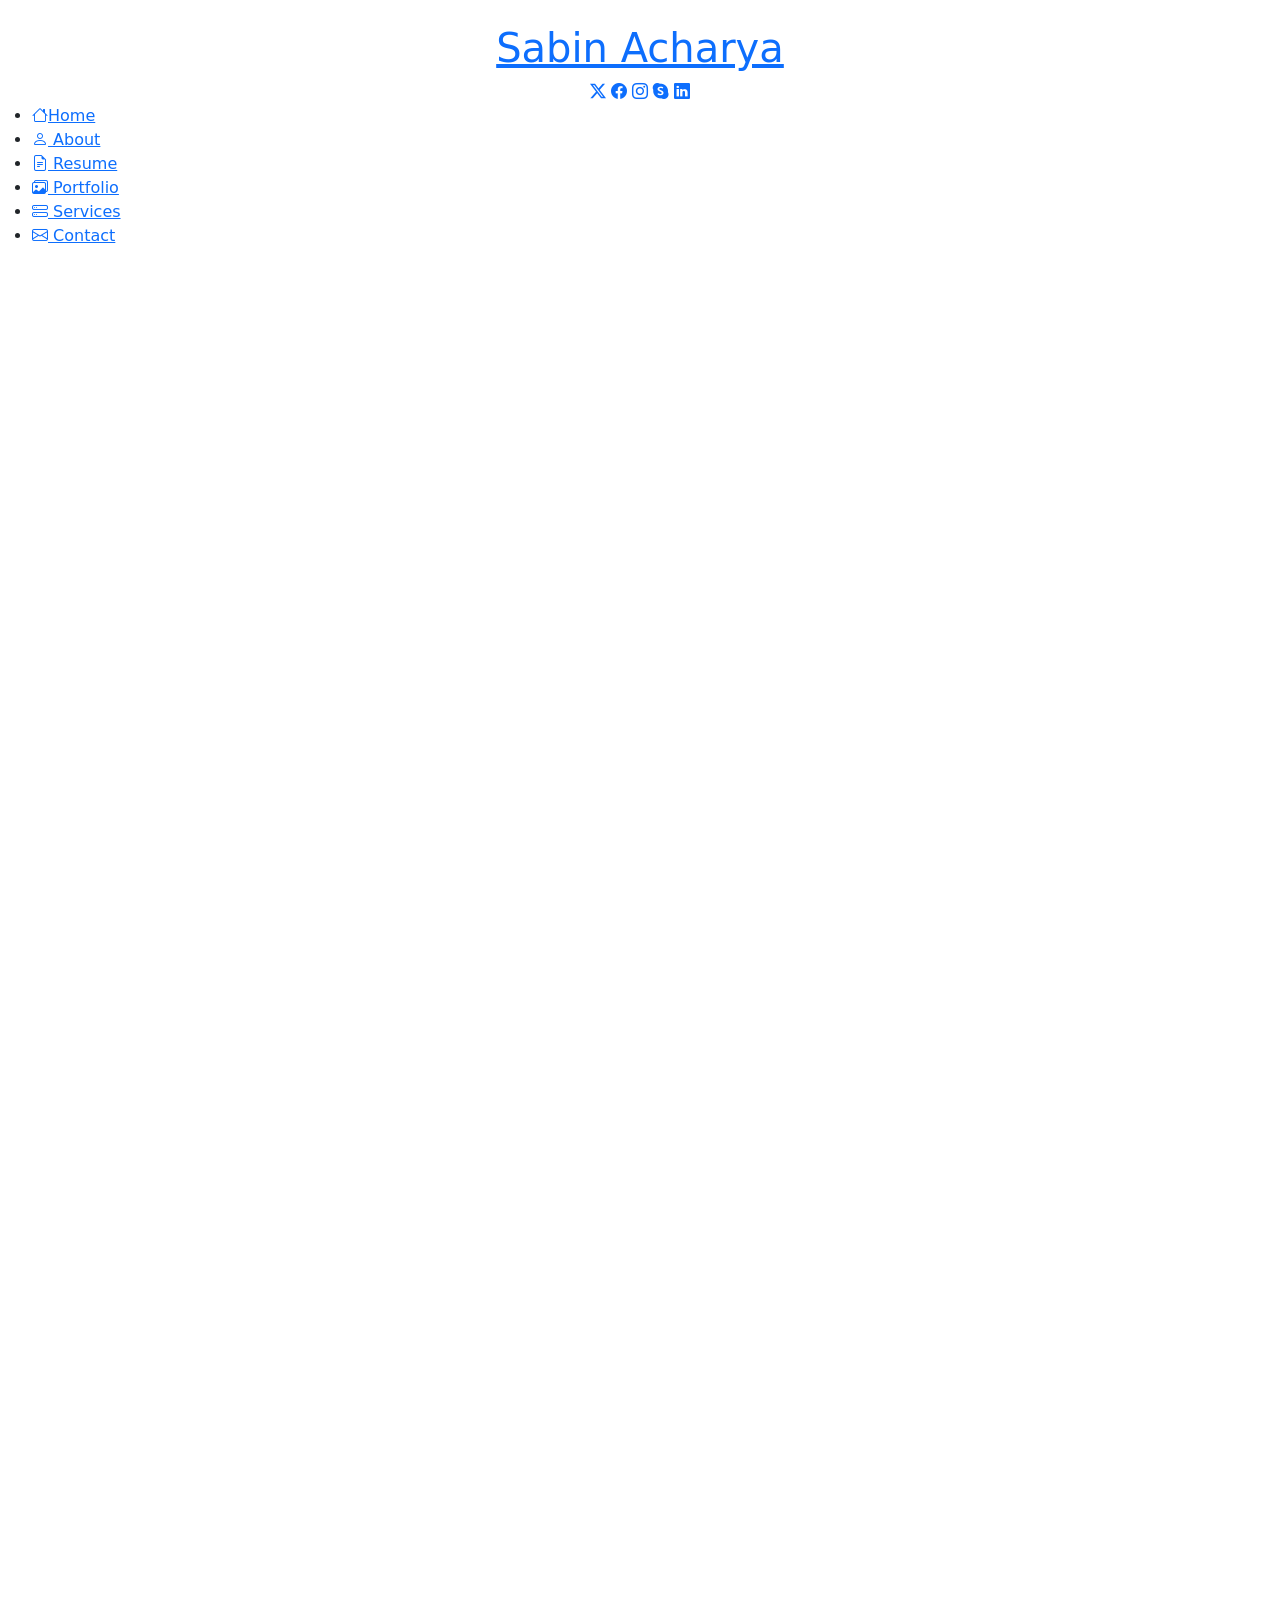
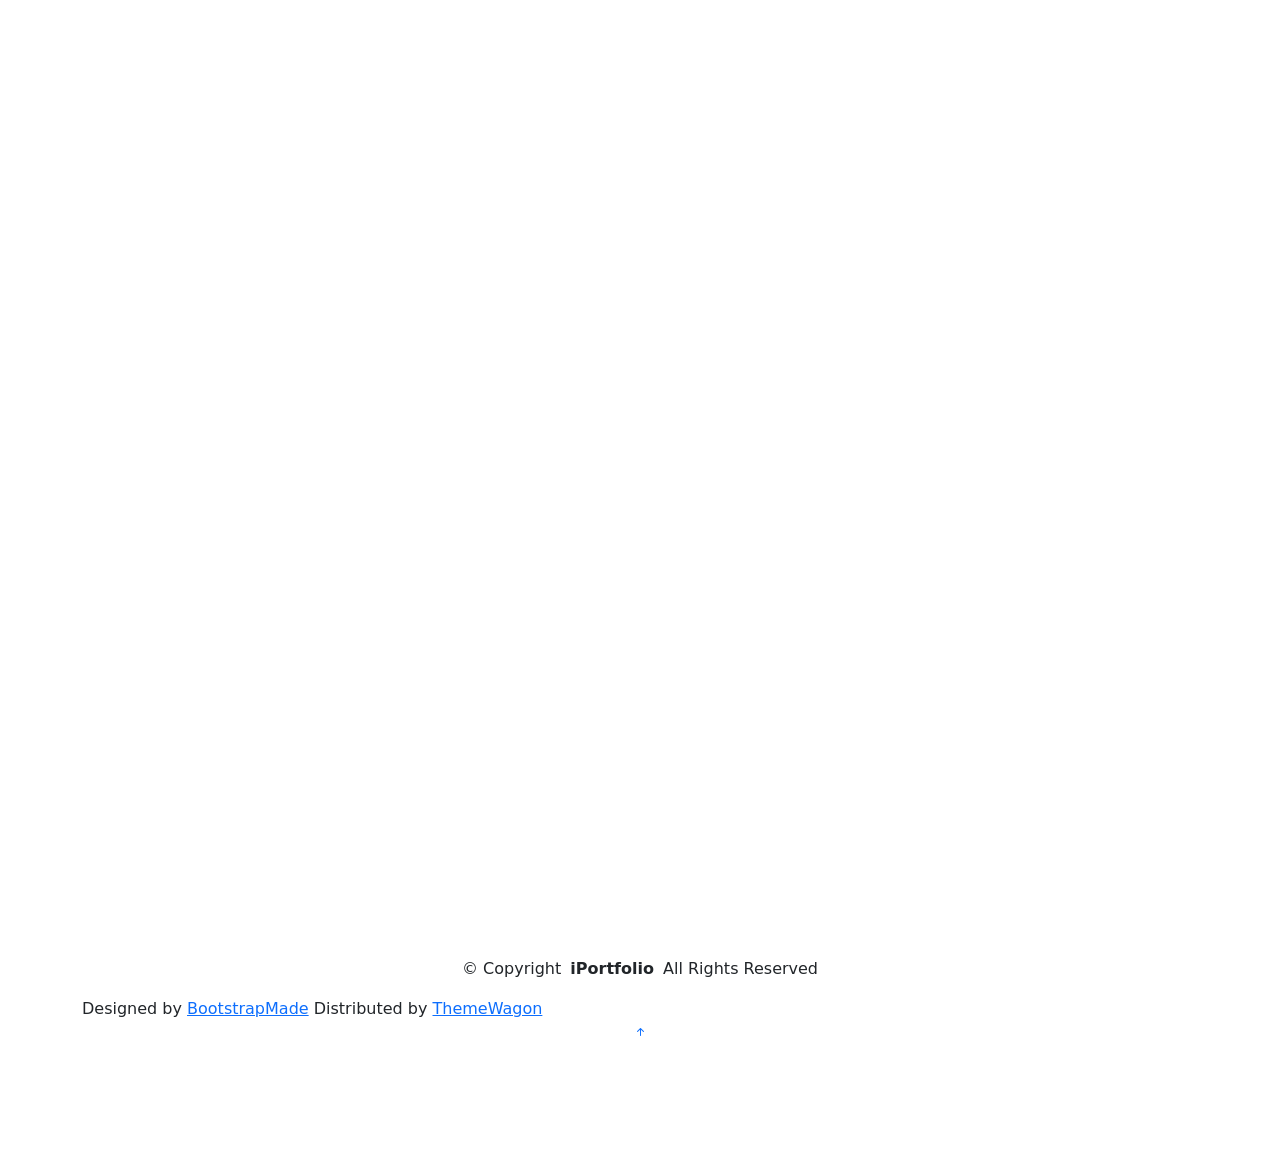
==== index.html @ eab78875 "commit message" ====
<!DOCTYPE html>
<html lang="en">

<head>
  <meta charset="utf-8">
  <meta content="width=device-width, initial-scale=1.0" name="viewport">
  <title>Sabin Acharya</title>
  <meta content="" name="description">
  <meta content="" name="keywords">

  <!-- Favicons -->
  <link href="assets/img/favicon.png" rel="icon">
  <link href="assets/img/apple-touch-icon.png" rel="apple-touch-icon">

  <!-- Fonts -->
  <link href="https://fonts.googleapis.com" rel="preconnect">
  <link href="https://fonts.gstatic.com" rel="preconnect" crossorigin>
  <link href="https://fonts.googleapis.com/css2?family=Roboto:ital,wght@0,100;0,300;0,400;0,500;0,700;0,900;1,100;1,300;1,400;1,500;1,700;1,900&family=Poppins:ital,wght@0,100;0,200;0,300;0,400;0,500;0,600;0,700;0,800;0,900;1,100;1,200;1,300;1,400;1,500;1,600;1,700;1,800;1,900&family=Raleway:ital,wght@0,100;0,200;0,300;0,400;0,500;0,600;0,700;0,800;0,900;1,100;1,200;1,300;1,400;1,500;1,600;1,700;1,800;1,900&display=swap" rel="stylesheet">

  <!-- Vendor CSS Files -->
  <link href="assets/vendor/bootstrap/css/bootstrap.min.css" rel="stylesheet">
  <link href="assets/vendor/bootstrap-icons/bootstrap-icons.css" rel="stylesheet">
  <link href="assets/vendor/aos/aos.css" rel="stylesheet">
  <link href="assets/vendor/glightbox/css/glightbox.min.css" rel="stylesheet">
  <link href="assets/vendor/swiper/swiper-bundle.min.css" rel="stylesheet">

  <!-- Main CSS File -->
  <link href="assets/css/main.css" rel="stylesheet">

</head>

<body class="index-page">

  <header id="header" class="header dark-background d-flex flex-column">
    <i class="header-toggle d-xl-none bi bi-list"></i>

    <div class="profile-img">
      <img src="assets/img/my-profile-img.JPG" alt="" class="img-fluid rounded-circle">
    </div>

    <a href="index.html" class="logo d-flex align-items-center justify-content-center">
    
      <h1 class="sitename">Sabin Acharya</h1>
    </a>

    <div class="social-links text-center">
      <a href="https://x.com/rivalsxninjax1?s=21" class="twitter"><i class="bi bi-twitter-x"></i></a>
      <a href="https://www.facebook.com/sabinac007/" class="facebook"><i class="bi bi-facebook"></i></a>
      <a href="https://www.instagram.com/rivalsxninjax/?hl=en" class="instagram"><i class="bi bi-instagram"></i></a>
      <a href="#" class="google-plus"><i class="bi bi-skype"></i></a>
      <a href="https://www.linkedin.com/in/sabin-sharma-33a58b250/" class="linkedin"><i class="bi bi-linkedin"></i></a>
    </div>

    <nav id="navmenu" class="navmenu">
      <ul>
        <li><a href="#hero" class="active"><i class="bi bi-house navicon"></i>Home</a></li>
        <li><a href="#about"><i class="bi bi-person navicon"></i> About</a></li>
        <li><a href="#resume"><i class="bi bi-file-earmark-text navicon"></i> Resume</a></li>
        <li><a href="#portfolio"><i class="bi bi-images navicon"></i> Portfolio</a></li>
        <li><a href="#services"><i class="bi bi-hdd-stack navicon"></i> Services</a></li>

        <!-- <li class="dropdown"><a href="#"><i class="bi bi-menu-button navicon"></i> <span>Dropdown</span> <i class="bi bi-chevron-down toggle-dropdown"></i></a>
          <ul>
            <li><a href="#">Dropdown 1</a></li>
            <li class="dropdown"><a href="#"><span>Deep Dropdown</span> <i class="bi bi-chevron-down toggle-dropdown"></i></a>
              <ul>
                <li><a href="#">Deep Dropdown 1</a></li>
                <li><a href="#">Deep Dropdown 2</a></li>
                <li><a href="#">Deep Dropdown 3</a></li>
                <li><a href="#">Deep Dropdown 4</a></li>
                <li><a href="#">Deep Dropdown 5</a></li>
              </ul>
            </li>
            <li><a href="#">Dropdown 2</a></li>
            <li><a href="#">Dropdown 3</a></li>
            <li><a href="#">Dropdown 4</a></li>
          </ul>
        </li> -->

        <li><a href="#contact"><i class="bi bi-envelope navicon"></i> Contact</a></li>
      </ul>
    </nav>

  </header>

  <main class="main">

    <!-- Hero Section -->
    <section id="hero" class="hero section dark-background">

      <img src="assets/img/medium-shot-man-wearing-vr-glasses.jpg" alt="" data-aos="fade-in" class="">

      <div class="container" data-aos="fade-up" data-aos-delay="100">
        <h2>SABIN ACHARYA</h2>
        <p>I'm <span class="typed" data-typed-items="Software Developer, AI Engineer, Data Science Enthusiastic">Developer</span><span class="typed-cursor typed-cursor--blink" aria-hidden="true"></span><span class="typed-cursor typed-cursor--blink" aria-hidden="true"></span></p>
      </div>

    </section><!-- /Hero Section -->

    <!-- About Section -->
    <section id="about" class="about section">

      <!-- Section Title -->
      <div class="container section-title" data-aos="fade-up">
        <h2>About</h2>
        <p>I’m a software developer with a strong passion for data science and artificial intelligence. I enjoy creating efficient, user-focused applications and exploring how data and AI can be used to solve meaningful problems. With experience in full-stack development and a growing skill set in machine learning and data analysis, I love combining code with creativity to build smart, scalable solutions. I’m always learning, experimenting, and looking for new challenges that push the boundaries of what technology can do.</p>
      </div><!-- End Section Title -->

      <div class="container" data-aos="fade-up" data-aos-delay="100">

        <div class="row gy-4 justify-content-center">
          <div class="col-lg-4">
            <img src="assets/img/my-profile-img.jpg" class="img-fluid" alt="">
          </div>
          <div class="col-lg-8 content">
            <h2>Software Developer &amp; Data-science and AI Enthusiastic.</h2>
            <p class="fst-italic py-3">
              The following is my bio-data, prepared to give a clear overview of my background and capabilities.
            </p>
            <div class="row">
              <div class="col-lg-6">
                <ul>
                  <li><i class="bi bi-chevron-right"></i> <strong>Birthday:</strong> <span>22 June 2002</span></li>
                  <li><i class="bi bi-chevron-right"></i> <strong>Website:</strong> <span>shiny-sunburst-de5be8.netlify.app</span></li>
                  <li><i class="bi bi-chevron-right"></i> <strong>Phone:</strong> <span>+977 9742270999</span></li>
                  <li><i class="bi bi-chevron-right"></i> <strong>City:</strong> <span>Kathmandu, Nepal</span></li>
                </ul>
              </div>
              <div class="col-lg-6">
                <ul>
                  <li><i class="bi bi-chevron-right"></i> <strong>Age:</strong> <span>23</span></li>
                  <li><i class="bi bi-chevron-right"></i> <strong>Degree:</strong> <span>Bachelors running</span></li>
                  <li><i class="bi bi-chevron-right"></i> <strong>Email:</strong> <span>email@gmail.com</span></li>
                  <li><i class="bi bi-chevron-right"></i> <strong>Freelance:</strong> <span>Available</span></li>
                </ul>
              </div>
            </div>
            <p class="py-3">
              Officiis eligendi itaque labore et dolorum mollitia officiis optio vero. Quisquam sunt adipisci omnis et ut. Nulla accusantium dolor incidunt officia tempore. Et eius omnis.
              Cupiditate ut dicta maxime officiis quidem quia. Sed et consectetur qui quia repellendus itaque neque.
            </p>
          </div>
        </div>

      </div>

    </section><!-- /About Section -->

    <!-- Stats Section -->
    <section id="stats" class="stats section">

      <div class="container" data-aos="fade-up" data-aos-delay="100">

        <div class="row gy-4">

          <div class="col-lg-3 col-md-6">
            <div class="stats-item">
              <i class="bi bi-emoji-smile"></i>
              <span data-purecounter-start="0" data-purecounter-end="232" data-purecounter-duration="1" class="purecounter"></span>
              <p><strong>Happy Clients</strong> <span>consequuntur quae</span></p>
            </div>
          </div><!-- End Stats Item -->

          <div class="col-lg-3 col-md-6">
            <div class="stats-item">
              <i class="bi bi-journal-richtext"></i>
              <span data-purecounter-start="0" data-purecounter-end="521" data-purecounter-duration="1" class="purecounter"></span>
              <p><strong>Projects</strong> <span>adipisci atque cum quia aut</span></p>
            </div>
          </div><!-- End Stats Item -->

          <div class="col-lg-3 col-md-6">
            <div class="stats-item">
              <i class="bi bi-headset"></i>
              <span data-purecounter-start="0" data-purecounter-end="1453" data-purecounter-duration="1" class="purecounter"></span>
              <p><strong>Hours Of Support</strong> <span>aut commodi quaerat</span></p>
            </div>
          </div><!-- End Stats Item -->

          <div class="col-lg-3 col-md-6">
            <div class="stats-item">
              <i class="bi bi-people"></i>
              <span data-purecounter-start="0" data-purecounter-end="32" data-purecounter-duration="1" class="purecounter"></span>
              <p><strong>Hard Workers</strong> <span>rerum asperiores dolor</span></p>
            </div>
          </div><!-- End Stats Item -->

        </div>

      </div>

    </section><!-- /Stats Section -->

    <!-- Skills Section -->
    <section id="skills" class="skills section light-background">

      <!-- Section Title -->
      <div class="container section-title" data-aos="fade-up">
        <h2>Skills</h2>
        <p>Necessitatibus eius consequatur ex aliquid fuga eum quidem sint consectetur velit</p>
      </div><!-- End Section Title -->

      <div class="container" data-aos="fade-up" data-aos-delay="100">

        <div class="row skills-content skills-animation">

          <div class="col-lg-6">

            <div class="progress">
              <span class="skill"><span>HTML</span> <i class="val">100%</i></span>
              <div class="progress-bar-wrap">
                <div class="progress-bar" role="progressbar" aria-valuenow="100" aria-valuemin="0" aria-valuemax="100"></div>
              </div>
            </div><!-- End Skills Item -->

            <div class="progress">
              <span class="skill"><span>CSS</span> <i class="val">90%</i></span>
              <div class="progress-bar-wrap">
                <div class="progress-bar" role="progressbar" aria-valuenow="90" aria-valuemin="0" aria-valuemax="100"></div>
              </div>
            </div><!-- End Skills Item -->

            <div class="progress">
              <span class="skill"><span>JavaScript</span> <i class="val">75%</i></span>
              <div class="progress-bar-wrap">
                <div class="progress-bar" role="progressbar" aria-valuenow="75" aria-valuemin="0" aria-valuemax="100"></div>
              </div>
            </div><!-- End Skills Item -->

          </div>

          <div class="col-lg-6">

            <div class="progress">
              <span class="skill"><span>PHP</span> <i class="val">80%</i></span>
              <div class="progress-bar-wrap">
                <div class="progress-bar" role="progressbar" aria-valuenow="80" aria-valuemin="0" aria-valuemax="100"></div>
              </div>
            </div><!-- End Skills Item -->

            <div class="progress">
              <span class="skill"><span>WordPress/CMS</span> <i class="val">90%</i></span>
              <div class="progress-bar-wrap">
                <div class="progress-bar" role="progressbar" aria-valuenow="90" aria-valuemin="0" aria-valuemax="100"></div>
              </div>
            </div><!-- End Skills Item -->

            <div class="progress">
              <span class="skill"><span>Photoshop</span> <i class="val">55%</i></span>
              <div class="progress-bar-wrap">
                <div class="progress-bar" role="progressbar" aria-valuenow="55" aria-valuemin="0" aria-valuemax="100"></div>
              </div>
            </div><!-- End Skills Item -->

          </div>

        </div>

      </div>

    </section><!-- /Skills Section -->

    <!-- Resume Section -->
    <section id="resume" class="resume section">

      <!-- Section Title -->
      <div class="container section-title" data-aos="fade-up">
        <h2>Resume</h2>
        <p>Magnam dolores commodi suscipit. Necessitatibus eius consequatur ex aliquid fuga eum quidem. Sit sint consectetur velit. Quisquam quos quisquam cupiditate. Et nemo qui impedit suscipit alias ea. Quia fugiat sit in iste officiis commodi quidem hic quas.</p>
      </div><!-- End Section Title -->

      <div class="container">

        <div class="row">

          <div class="col-lg-6" data-aos="fade-up" data-aos-delay="100">
            <h3 class="resume-title">Sumary</h3>

            <div class="resume-item pb-0">
              <h4>Brandon Johnson</h4>
              <p><em>Innovative and deadline-driven Graphic Designer with 3+ years of experience designing and developing user-centered digital/print marketing material from initial concept to final, polished deliverable.</em></p>
              <ul>
                <li>Portland par 127,Orlando, FL</li>
                <li>(123) 456-7891</li>
                <li>alice.barkley@example.com</li>
              </ul>
            </div><!-- Edn Resume Item -->

            <h3 class="resume-title">Education</h3>
            <div class="resume-item">
              <h4>Master of Fine Arts &amp; Graphic Design</h4>
              <h5>2015 - 2016</h5>
              <p><em>Rochester Institute of Technology, Rochester, NY</em></p>
              <p>Qui deserunt veniam. Et sed aliquam labore tempore sed quisquam iusto autem sit. Ea vero voluptatum qui ut dignissimos deleniti nerada porti sand markend</p>
            </div><!-- Edn Resume Item -->

            <div class="resume-item">
              <h4>Bachelor of Fine Arts &amp; Graphic Design</h4>
              <h5>2010 - 2014</h5>
              <p><em>Rochester Institute of Technology, Rochester, NY</em></p>
              <p>Quia nobis sequi est occaecati aut. Repudiandae et iusto quae reiciendis et quis Eius vel ratione eius unde vitae rerum voluptates asperiores voluptatem Earum molestiae consequatur neque etlon sader mart dila</p>
            </div><!-- Edn Resume Item -->

          </div>

          <div class="col-lg-6" data-aos="fade-up" data-aos-delay="200">
            <h3 class="resume-title">Professional Experience</h3>
            <div class="resume-item">
              <h4>Senior graphic design specialist</h4>
              <h5>2019 - Present</h5>
              <p><em>Experion, New York, NY </em></p>
              <ul>
                <li>Lead in the design, development, and implementation of the graphic, layout, and production communication materials</li>
                <li>Delegate tasks to the 7 members of the design team and provide counsel on all aspects of the project. </li>
                <li>Supervise the assessment of all graphic materials in order to ensure quality and accuracy of the design</li>
                <li>Oversee the efficient use of production project budgets ranging from $2,000 - $25,000</li>
              </ul>
            </div><!-- Edn Resume Item -->

            <div class="resume-item">
              <h4>Graphic design specialist</h4>
              <h5>2017 - 2018</h5>
              <p><em>Stepping Stone Advertising, New York, NY</em></p>
              <ul>
                <li>Developed numerous marketing programs (logos, brochures,infographics, presentations, and advertisements).</li>
                <li>Managed up to 5 projects or tasks at a given time while under pressure</li>
                <li>Recommended and consulted with clients on the most appropriate graphic design</li>
                <li>Created 4+ design presentations and proposals a month for clients and account managers</li>
              </ul>
            </div><!-- Edn Resume Item -->

          </div>

        </div>

      </div>

    </section><!-- /Resume Section -->

    <!-- Portfolio Section -->
    <section id="portfolio" class="portfolio section light-background">

      <!-- Section Title -->
      <div class="container section-title" data-aos="fade-up">
        <h2>Portfolio</h2>
        <p>Magnam dolores commodi suscipit. Necessitatibus eius consequatur ex aliquid fuga eum quidem. Sit sint consectetur velit. Quisquam quos quisquam cupiditate. Et nemo qui impedit suscipit alias ea. Quia fugiat sit in iste officiis commodi quidem hic quas.</p>
      </div><!-- End Section Title -->

      <div class="container">

        <div class="isotope-layout" data-default-filter="*" data-layout="masonry" data-sort="original-order">

          <ul class="portfolio-filters isotope-filters" data-aos="fade-up" data-aos-delay="100">
            <li data-filter="*" class="filter-active">All</li>
            <li data-filter=".filter-app">App</li>
            <li data-filter=".filter-product">Product</li>
            <li data-filter=".filter-branding">Branding</li>
            <li data-filter=".filter-books">Books</li>
          </ul><!-- End Portfolio Filters -->

          <div class="row gy-4 isotope-container" data-aos="fade-up" data-aos-delay="200">

            <div class="col-lg-4 col-md-6 portfolio-item isotope-item filter-app">
              <div class="portfolio-content h-100">
                <img src="assets/img/portfolio/app-1.jpg" class="img-fluid" alt="">
                <div class="portfolio-info">
                  <h4>App 1</h4>
                  <p>Lorem ipsum, dolor sit amet consectetur</p>
                  <a href="assets/img/portfolio/app-1.jpg" title="App 1" data-gallery="portfolio-gallery-app" class="glightbox preview-link"><i class="bi bi-zoom-in"></i></a>
                  <a href="portfolio-details.html" title="More Details" class="details-link"><i class="bi bi-link-45deg"></i></a>
                </div>
              </div>
            </div><!-- End Portfolio Item -->

            <div class="col-lg-4 col-md-6 portfolio-item isotope-item filter-product">
              <div class="portfolio-content h-100">
                <img src="assets/img/portfolio/product-1.jpg" class="img-fluid" alt="">
                <div class="portfolio-info">
                  <h4>Product 1</h4>
                  <p>Lorem ipsum, dolor sit amet consectetur</p>
                  <a href="assets/img/portfolio/product-1.jpg" title="Product 1" data-gallery="portfolio-gallery-product" class="glightbox preview-link"><i class="bi bi-zoom-in"></i></a>
                  <a href="portfolio-details.html" title="More Details" class="details-link"><i class="bi bi-link-45deg"></i></a>
                </div>
              </div>
            </div><!-- End Portfolio Item -->

            <div class="col-lg-4 col-md-6 portfolio-item isotope-item filter-branding">
              <div class="portfolio-content h-100">
                <img src="assets/img/portfolio/branding-1.jpg" class="img-fluid" alt="">
                <div class="portfolio-info">
                  <h4>Branding 1</h4>
                  <p>Lorem ipsum, dolor sit amet consectetur</p>
                  <a href="assets/img/portfolio/branding-1.jpg" title="Branding 1" data-gallery="portfolio-gallery-branding" class="glightbox preview-link"><i class="bi bi-zoom-in"></i></a>
                  <a href="portfolio-details.html" title="More Details" class="details-link"><i class="bi bi-link-45deg"></i></a>
                </div>
              </div>
            </div><!-- End Portfolio Item -->

            <div class="col-lg-4 col-md-6 portfolio-item isotope-item filter-books">
              <div class="portfolio-content h-100">
                <img src="assets/img/portfolio/books-1.jpg" class="img-fluid" alt="">
                <div class="portfolio-info">
                  <h4>Books 1</h4>
                  <p>Lorem ipsum, dolor sit amet consectetur</p>
                  <a href="assets/img/portfolio/books-1.jpg" title="Branding 1" data-gallery="portfolio-gallery-book" class="glightbox preview-link"><i class="bi bi-zoom-in"></i></a>
                  <a href="portfolio-details.html" title="More Details" class="details-link"><i class="bi bi-link-45deg"></i></a>
                </div>
              </div>
            </div><!-- End Portfolio Item -->

            <div class="col-lg-4 col-md-6 portfolio-item isotope-item filter-app">
              <div class="portfolio-content h-100">
                <img src="assets/img/portfolio/app-2.jpg" class="img-fluid" alt="">
                <div class="portfolio-info">
                  <h4>App 2</h4>
                  <p>Lorem ipsum, dolor sit amet consectetur</p>
                  <a href="assets/img/portfolio/app-2.jpg" title="App 2" data-gallery="portfolio-gallery-app" class="glightbox preview-link"><i class="bi bi-zoom-in"></i></a>
                  <a href="portfolio-details.html" title="More Details" class="details-link"><i class="bi bi-link-45deg"></i></a>
                </div>
              </div>
            </div><!-- End Portfolio Item -->

            <div class="col-lg-4 col-md-6 portfolio-item isotope-item filter-product">
              <div class="portfolio-content h-100">
                <img src="assets/img/portfolio/product-2.jpg" class="img-fluid" alt="">
                <div class="portfolio-info">
                  <h4>Product 2</h4>
                  <p>Lorem ipsum, dolor sit amet consectetur</p>
                  <a href="assets/img/portfolio/product-2.jpg" title="Product 2" data-gallery="portfolio-gallery-product" class="glightbox preview-link"><i class="bi bi-zoom-in"></i></a>
                  <a href="portfolio-details.html" title="More Details" class="details-link"><i class="bi bi-link-45deg"></i></a>
                </div>
              </div>
            </div><!-- End Portfolio Item -->

            <div class="col-lg-4 col-md-6 portfolio-item isotope-item filter-branding">
              <div class="portfolio-content h-100">
                <img src="assets/img/portfolio/branding-2.jpg" class="img-fluid" alt="">
                <div class="portfolio-info">
                  <h4>Branding 2</h4>
                  <p>Lorem ipsum, dolor sit amet consectetur</p>
                  <a href="assets/img/portfolio/branding-2.jpg" title="Branding 2" data-gallery="portfolio-gallery-branding" class="glightbox preview-link"><i class="bi bi-zoom-in"></i></a>
                  <a href="portfolio-details.html" title="More Details" class="details-link"><i class="bi bi-link-45deg"></i></a>
                </div>
              </div>
            </div><!-- End Portfolio Item -->

            <div class="col-lg-4 col-md-6 portfolio-item isotope-item filter-books">
              <div class="portfolio-content h-100">
                <img src="assets/img/portfolio/books-2.jpg" class="img-fluid" alt="">
                <div class="portfolio-info">
                  <h4>Books 2</h4>
                  <p>Lorem ipsum, dolor sit amet consectetur</p>
                  <a href="assets/img/portfolio/books-2.jpg" title="Branding 2" data-gallery="portfolio-gallery-book" class="glightbox preview-link"><i class="bi bi-zoom-in"></i></a>
                  <a href="portfolio-details.html" title="More Details" class="details-link"><i class="bi bi-link-45deg"></i></a>
                </div>
              </div>
            </div><!-- End Portfolio Item -->

            <div class="col-lg-4 col-md-6 portfolio-item isotope-item filter-app">
              <div class="portfolio-content h-100">
                <img src="assets/img/portfolio/app-3.jpg" class="img-fluid" alt="">
                <div class="portfolio-info">
                  <h4>App 3</h4>
                  <p>Lorem ipsum, dolor sit amet consectetur</p>
                  <a href="assets/img/portfolio/app-3.jpg" title="App 3" data-gallery="portfolio-gallery-app" class="glightbox preview-link"><i class="bi bi-zoom-in"></i></a>
                  <a href="portfolio-details.html" title="More Details" class="details-link"><i class="bi bi-link-45deg"></i></a>
                </div>
              </div>
            </div><!-- End Portfolio Item -->

            <div class="col-lg-4 col-md-6 portfolio-item isotope-item filter-product">
              <div class="portfolio-content h-100">
                <img src="assets/img/portfolio/product-3.jpg" class="img-fluid" alt="">
                <div class="portfolio-info">
                  <h4>Product 3</h4>
                  <p>Lorem ipsum, dolor sit amet consectetur</p>
                  <a href="assets/img/portfolio/product-3.jpg" title="Product 3" data-gallery="portfolio-gallery-product" class="glightbox preview-link"><i class="bi bi-zoom-in"></i></a>
                  <a href="portfolio-details.html" title="More Details" class="details-link"><i class="bi bi-link-45deg"></i></a>
                </div>
              </div>
            </div><!-- End Portfolio Item -->

            <div class="col-lg-4 col-md-6 portfolio-item isotope-item filter-branding">
              <div class="portfolio-content h-100">
                <img src="assets/img/portfolio/branding-3.jpg" class="img-fluid" alt="">
                <div class="portfolio-info">
                  <h4>Branding 3</h4>
                  <p>Lorem ipsum, dolor sit amet consectetur</p>
                  <a href="assets/img/portfolio/branding-3.jpg" title="Branding 2" data-gallery="portfolio-gallery-branding" class="glightbox preview-link"><i class="bi bi-zoom-in"></i></a>
                  <a href="portfolio-details.html" title="More Details" class="details-link"><i class="bi bi-link-45deg"></i></a>
                </div>
              </div>
            </div><!-- End Portfolio Item -->

            <div class="col-lg-4 col-md-6 portfolio-item isotope-item filter-books">
              <div class="portfolio-content h-100">
                <img src="assets/img/portfolio/books-3.jpg" class="img-fluid" alt="">
                <div class="portfolio-info">
                  <h4>Books 3</h4>
                  <p>Lorem ipsum, dolor sit amet consectetur</p>
                  <a href="assets/img/portfolio/books-3.jpg" title="Branding 3" data-gallery="portfolio-gallery-book" class="glightbox preview-link"><i class="bi bi-zoom-in"></i></a>
                  <a href="portfolio-details.html" title="More Details" class="details-link"><i class="bi bi-link-45deg"></i></a>
                </div>
              </div>
            </div><!-- End Portfolio Item -->

          </div><!-- End Portfolio Container -->

        </div>

      </div>

    </section><!-- /Portfolio Section -->

    <!-- Services Section -->
    <section id="services" class="services section">

      <!-- Section Title -->
      <div class="container section-title" data-aos="fade-up">
        <h2>Services</h2>
        <p>Magnam dolores commodi suscipit. Necessitatibus eius consequatur ex aliquid fuga eum quidem. Sit sint consectetur velit. Quisquam quos quisquam cupiditate. Et nemo qui impedit suscipit alias ea. Quia fugiat sit in iste officiis commodi quidem hic quas.</p>
      </div><!-- End Section Title -->

      <div class="container">

        <div class="row gy-4">

          <div class="col-lg-4 col-md-6 service-item d-flex" data-aos="fade-up" data-aos-delay="100">
            <div class="icon flex-shrink-0"><i class="bi bi-briefcase"></i></div>
            <div>
              <h4 class="title"><a href="service-details.html" class="stretched-link">Lorem Ipsum</a></h4>
              <p class="description">Voluptatum deleniti atque corrupti quos dolores et quas molestias excepturi sint occaecati cupiditate non provident</p>
            </div>
          </div>
          <!-- End Service Item -->

          <div class="col-lg-4 col-md-6 service-item d-flex" data-aos="fade-up" data-aos-delay="200">
            <div class="icon flex-shrink-0"><i class="bi bi-card-checklist"></i></div>
            <div>
              <h4 class="title"><a href="service-details.html" class="stretched-link">Dolor Sitema</a></h4>
              <p class="description">Minim veniam, quis nostrud exercitation ullamco laboris nisi ut aliquip ex ea commodo consequat tarad limino ata</p>
            </div>
          </div><!-- End Service Item -->

          <div class="col-lg-4 col-md-6 service-item d-flex" data-aos="fade-up" data-aos-delay="300">
            <div class="icon flex-shrink-0"><i class="bi bi-bar-chart"></i></div>
            <div>
              <h4 class="title"><a href="service-details.html" class="stretched-link">Sed ut perspiciatis</a></h4>
              <p class="description">Duis aute irure dolor in reprehenderit in voluptate velit esse cillum dolore eu fugiat nulla pariatur</p>
            </div>
          </div><!-- End Service Item -->

          <div class="col-lg-4 col-md-6 service-item d-flex" data-aos="fade-up" data-aos-delay="400">
            <div class="icon flex-shrink-0"><i class="bi bi-binoculars"></i></div>
            <div>
              <h4 class="title"><a href="service-details.html" class="stretched-link">Magni Dolores</a></h4>
              <p class="description">Excepteur sint occaecat cupidatat non proident, sunt in culpa qui officia deserunt mollit anim id est laborum</p>
            </div>
          </div><!-- End Service Item -->

          <div class="col-lg-4 col-md-6 service-item d-flex" data-aos="fade-up" data-aos-delay="500">
            <div class="icon flex-shrink-0"><i class="bi bi-brightness-high"></i></div>
            <div>
              <h4 class="title"><a href="service-details.html" class="stretched-link">Nemo Enim</a></h4>
              <p class="description">At vero eos et accusamus et iusto odio dignissimos ducimus qui blanditiis praesentium voluptatum deleniti atque</p>
            </div>
          </div><!-- End Service Item -->

          <div class="col-lg-4 col-md-6 service-item d-flex" data-aos="fade-up" data-aos-delay="600">
            <div class="icon flex-shrink-0"><i class="bi bi-calendar4-week"></i></div>
            <div>
              <h4 class="title"><a href="service-details.html" class="stretched-link">Eiusmod Tempor</a></h4>
              <p class="description">Et harum quidem rerum facilis est et expedita distinctio. Nam libero tempore, cum soluta nobis est eligendi</p>
            </div>
          </div><!-- End Service Item -->

        </div>

      </div>

    </section><!-- /Services Section -->

    <!-- Testimonials Section -->
    <section id="testimonials" class="testimonials section light-background">

      <!-- Section Title -->
      <div class="container section-title" data-aos="fade-up">
        <h2>Testimonials</h2>
        <p>Necessitatibus eius consequatur ex aliquid fuga eum quidem sint consectetur velit</p>
      </div><!-- End Section Title -->

      <div class="container" data-aos="fade-up" data-aos-delay="100">

        <div class="swiper init-swiper">
          <script type="application/json" class="swiper-config">
            {
              "loop": true,
              "speed": 600,
              "autoplay": {
                "delay": 5000
              },
              "slidesPerView": "auto",
              "pagination": {
                "el": ".swiper-pagination",
                "type": "bullets",
                "clickable": true
              },
              "breakpoints": {
                "320": {
                  "slidesPerView": 1,
                  "spaceBetween": 40
                },
                "1200": {
                  "slidesPerView": 3,
                  "spaceBetween": 1
                }
              }
            }
          </script>
          <div class="swiper-wrapper">

            <div class="swiper-slide">
              <div class="testimonial-item">
                <p>
                  <i class="bi bi-quote quote-icon-left"></i>
                  <span>Proin iaculis purus consequat sem cure digni ssim donec porttitora entum suscipit rhoncus. Accusantium quam, ultricies eget id, aliquam eget nibh et. Maecen aliquam, risus at semper.</span>
                  <i class="bi bi-quote quote-icon-right"></i>
                </p>
                <img src="assets/img/testimonials/testimonials-1.jpg" class="testimonial-img" alt="">
                <h3>Saul Goodman</h3>
                <h4>Ceo &amp; Founder</h4>
              </div>
            </div><!-- End testimonial item -->

            <div class="swiper-slide">
              <div class="testimonial-item">
                <p>
                  <i class="bi bi-quote quote-icon-left"></i>
                  <span>Export tempor illum tamen malis malis eram quae irure esse labore quem cillum quid malis quorum velit fore eram velit sunt aliqua noster fugiat irure amet legam anim culpa.</span>
                  <i class="bi bi-quote quote-icon-right"></i>
                </p>
                <img src="assets/img/testimonials/testimonials-2.jpg" class="testimonial-img" alt="">
                <h3>Sara Wilsson</h3>
                <h4>Designer</h4>
              </div>
            </div><!-- End testimonial item -->

            <div class="swiper-slide">
              <div class="testimonial-item">
                <p>
                  <i class="bi bi-quote quote-icon-left"></i>
                  <span>Enim nisi quem export duis labore cillum quae magna enim sint quorum nulla quem veniam duis minim tempor labore quem eram duis noster aute amet eram fore quis sint minim.</span>
                  <i class="bi bi-quote quote-icon-right"></i>
                </p>
                <img src="assets/img/testimonials/testimonials-3.jpg" class="testimonial-img" alt="">
                <h3>Jena Karlis</h3>
                <h4>Store Owner</h4>
              </div>
            </div><!-- End testimonial item -->

            <div class="swiper-slide">
              <div class="testimonial-item">
                <p>
                  <i class="bi bi-quote quote-icon-left"></i>
                  <span>Fugiat enim eram quae cillum dolore dolor amet nulla culpa multos export minim fugiat dolor enim duis veniam ipsum anim magna sunt elit fore quem dolore labore illum veniam.</span>
                  <i class="bi bi-quote quote-icon-right"></i>
                </p>
                <img src="assets/img/testimonials/testimonials-4.jpg" class="testimonial-img" alt="">
                <h3>Matt Brandon</h3>
                <h4>Freelancer</h4>
              </div>
            </div><!-- End testimonial item -->

            <div class="swiper-slide">
              <div class="testimonial-item">
                <p>
                  <i class="bi bi-quote quote-icon-left"></i>
                  <span>Quis quorum aliqua sint quem legam fore sunt eram irure aliqua veniam tempor noster veniam sunt culpa nulla illum cillum fugiat legam esse veniam culpa fore nisi cillum quid.</span>
                  <i class="bi bi-quote quote-icon-right"></i>
                </p>
                <img src="assets/img/testimonials/testimonials-5.jpg" class="testimonial-img" alt="">
                <h3>John Larson</h3>
                <h4>Entrepreneur</h4>
              </div>
            </div><!-- End testimonial item -->

          </div>
          <div class="swiper-pagination"></div>
        </div>

      </div>

    </section><!-- /Testimonials Section -->

    <!-- Contact Section -->
    <section id="contact" class="contact section">

      <!-- Section Title -->
      <div class="container section-title" data-aos="fade-up">
        <h2>Contact</h2>
        <p>Necessitatibus eius consequatur ex aliquid fuga eum quidem sint consectetur velit</p>
      </div><!-- End Section Title -->

      <div class="container" data-aos="fade-up" data-aos-delay="100">

        <div class="row gy-4">

          <div class="col-lg-5">

            <div class="info-wrap">
              <div class="info-item d-flex" data-aos="fade-up" data-aos-delay="200">
                <i class="bi bi-geo-alt flex-shrink-0"></i>
                <div>
                  <h3>Address</h3>
                  <p>A108 Adam Street, New York, NY 535022</p>
                </div>
              </div><!-- End Info Item -->

              <div class="info-item d-flex" data-aos="fade-up" data-aos-delay="300">
                <i class="bi bi-telephone flex-shrink-0"></i>
                <div>
                  <h3>Call Us</h3>
                  <p>+1 5589 55488 55</p>
                </div>
              </div><!-- End Info Item -->

              <div class="info-item d-flex" data-aos="fade-up" data-aos-delay="400">
                <i class="bi bi-envelope flex-shrink-0"></i>
                <div>
                  <h3>Email Us</h3>
                  <p>info@example.com</p>
                </div>
              </div><!-- End Info Item -->

              <iframe src="https://www.google.com/maps/embed?pb=!1m14!1m8!1m3!1d48389.78314118045!2d-74.006138!3d40.710059!3m2!1i1024!2i768!4f13.1!3m3!1m2!1s0x89c25a22a3bda30d%3A0xb89d1fe6bc499443!2sDowntown%20Conference%20Center!5e0!3m2!1sen!2sus!4v1676961268712!5m2!1sen!2sus" frameborder="0" style="border:0; width: 100%; height: 270px;" allowfullscreen="" loading="lazy" referrerpolicy="no-referrer-when-downgrade"></iframe>
            </div>
          </div>

          <div class="col-lg-7">
            <form action="forms/contact.php" method="post" class="php-email-form" data-aos="fade-up" data-aos-delay="200">
              <div class="row gy-4">

                <div class="col-md-6">
                  <label for="name-field" class="pb-2">Your Name</label>
                  <input type="text" name="name" id="name-field" class="form-control" required="">
                </div>

                <div class="col-md-6">
                  <label for="email-field" class="pb-2">Your Email</label>
                  <input type="email" class="form-control" name="email" id="email-field" required="">
                </div>

                <div class="col-md-12">
                  <label for="subject-field" class="pb-2">Subject</label>
                  <input type="text" class="form-control" name="subject" id="subject-field" required="">
                </div>

                <div class="col-md-12">
                  <label for="message-field" class="pb-2">Message</label>
                  <textarea class="form-control" name="message" rows="10" id="message-field" required=""></textarea>
                </div>

                <div class="col-md-12 text-center">
                  <div class="loading">Loading</div>
                  <div class="error-message"></div>
                  <div class="sent-message">Your message has been sent. Thank you!</div>

                  <button type="submit">Send Message</button>
                </div>

              </div>
            </form>
          </div><!-- End Contact Form -->

        </div>

      </div>

    </section><!-- /Contact Section -->

  </main>

  <footer id="footer" class="footer position-relative light-background">

    <div class="container">
      <div class="copyright text-center ">
        <p>© <span>Copyright</span> <strong class="px-1 sitename">iPortfolio</strong> <span>All Rights Reserved</span></p>
      </div>
      <div class="credits">
        <!-- All the links in the footer should remain intact. -->
        <!-- You can delete the links only if you've purchased the pro version. -->
        <!-- Licensing information: https://bootstrapmade.com/license/ -->
        <!-- Purchase the pro version with working PHP/AJAX contact form: [buy-url] -->
        Designed by <a href="https://bootstrapmade.com/">BootstrapMade</a> Distributed by <a href="https://themewagon.com">ThemeWagon</a>
      </div>
    </div>

  </footer>

  <!-- Scroll Top -->
  <a href="#" id="scroll-top" class="scroll-top d-flex align-items-center justify-content-center"><i class="bi bi-arrow-up-short"></i></a>

  <!-- Preloader -->
  <div id="preloader"></div>

  <!-- Vendor JS Files -->
  <script src="assets/vendor/bootstrap/js/bootstrap.bundle.min.js"></script>
  <script src="assets/vendor/php-email-form/validate.js"></script>
  <script src="assets/vendor/aos/aos.js"></script>
  <script src="assets/vendor/typed.js/typed.umd.js"></script>
  <script src="assets/vendor/purecounter/purecounter_vanilla.js"></script>
  <script src="assets/vendor/waypoints/noframework.waypoints.js"></script>
  <script src="assets/vendor/glightbox/js/glightbox.min.js"></script>
  <script src="assets/vendor/imagesloaded/imagesloaded.pkgd.min.js"></script>
  <script src="assets/vendor/isotope-layout/isotope.pkgd.min.js"></script>
  <script src="assets/vendor/swiper/swiper-bundle.min.js"></script>

  <!-- Main JS File -->
  <script src="assets/js/main.js"></script>

</body>

</html>
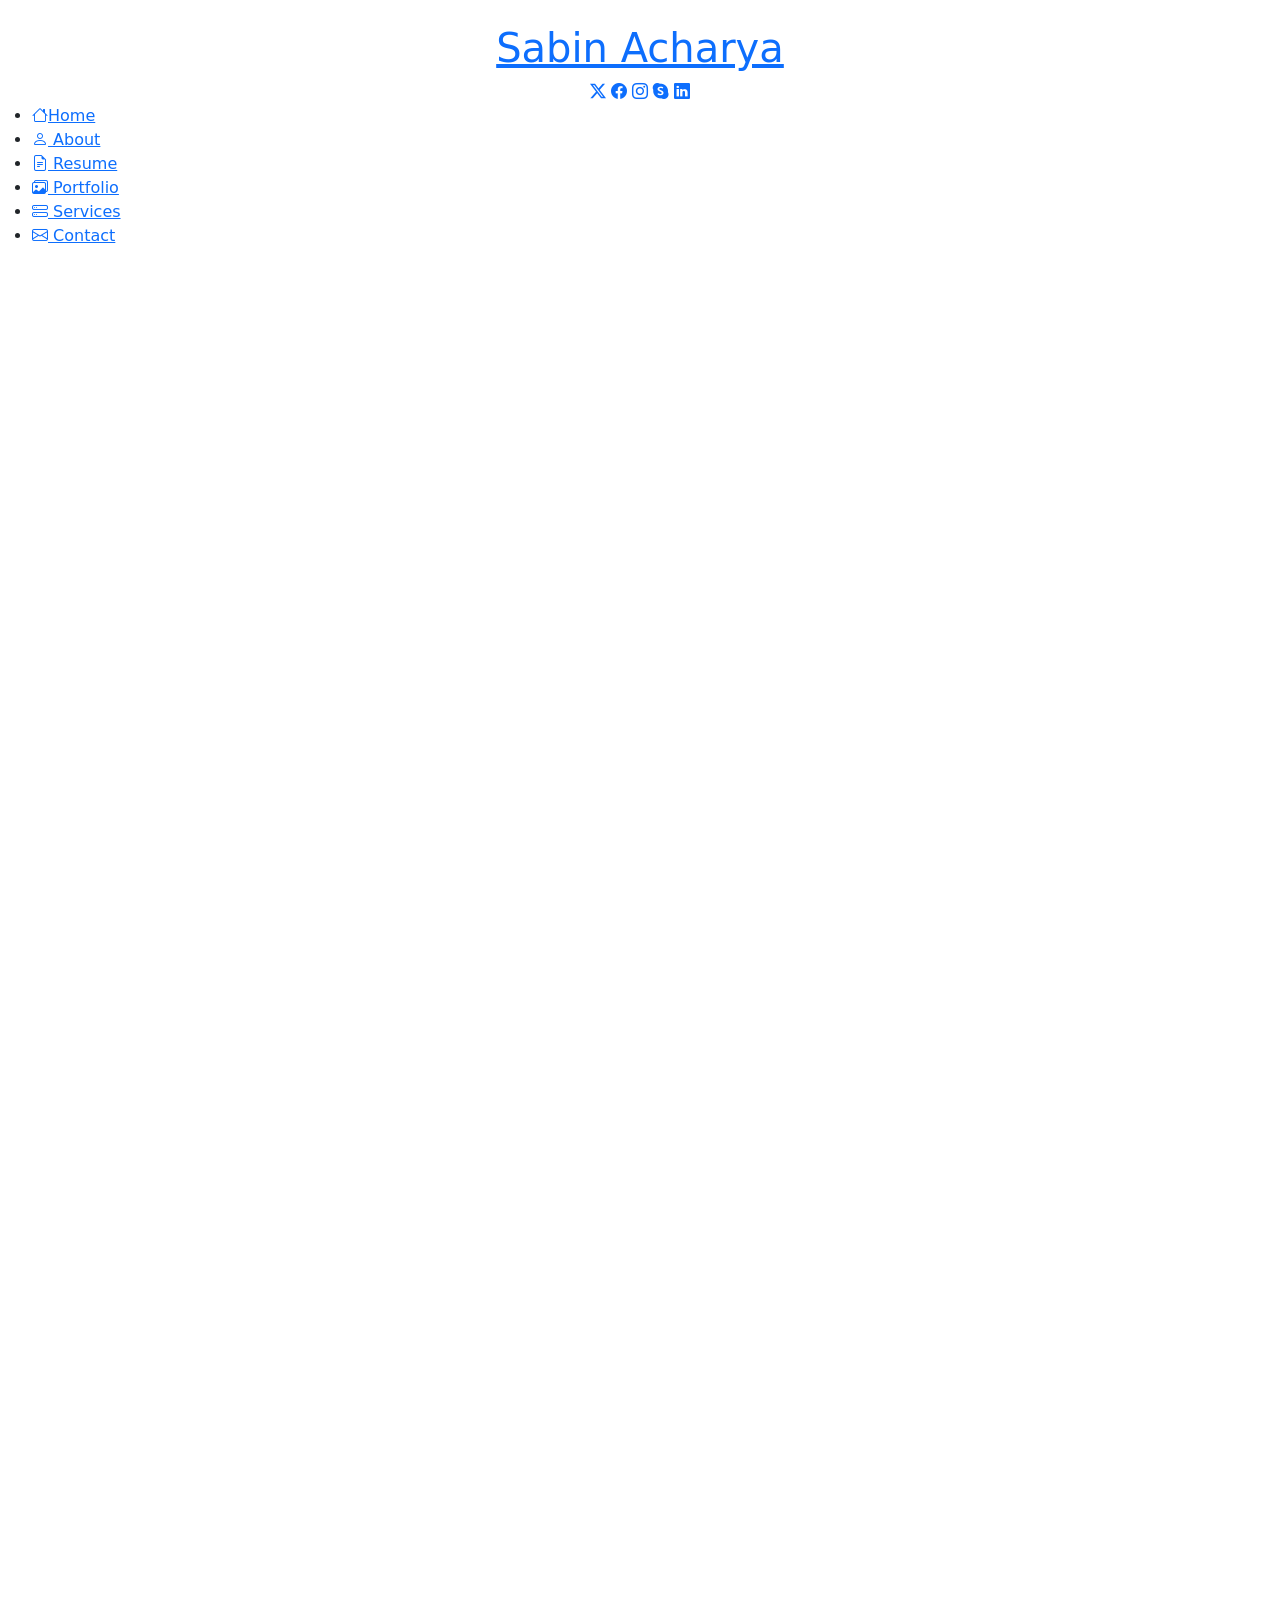
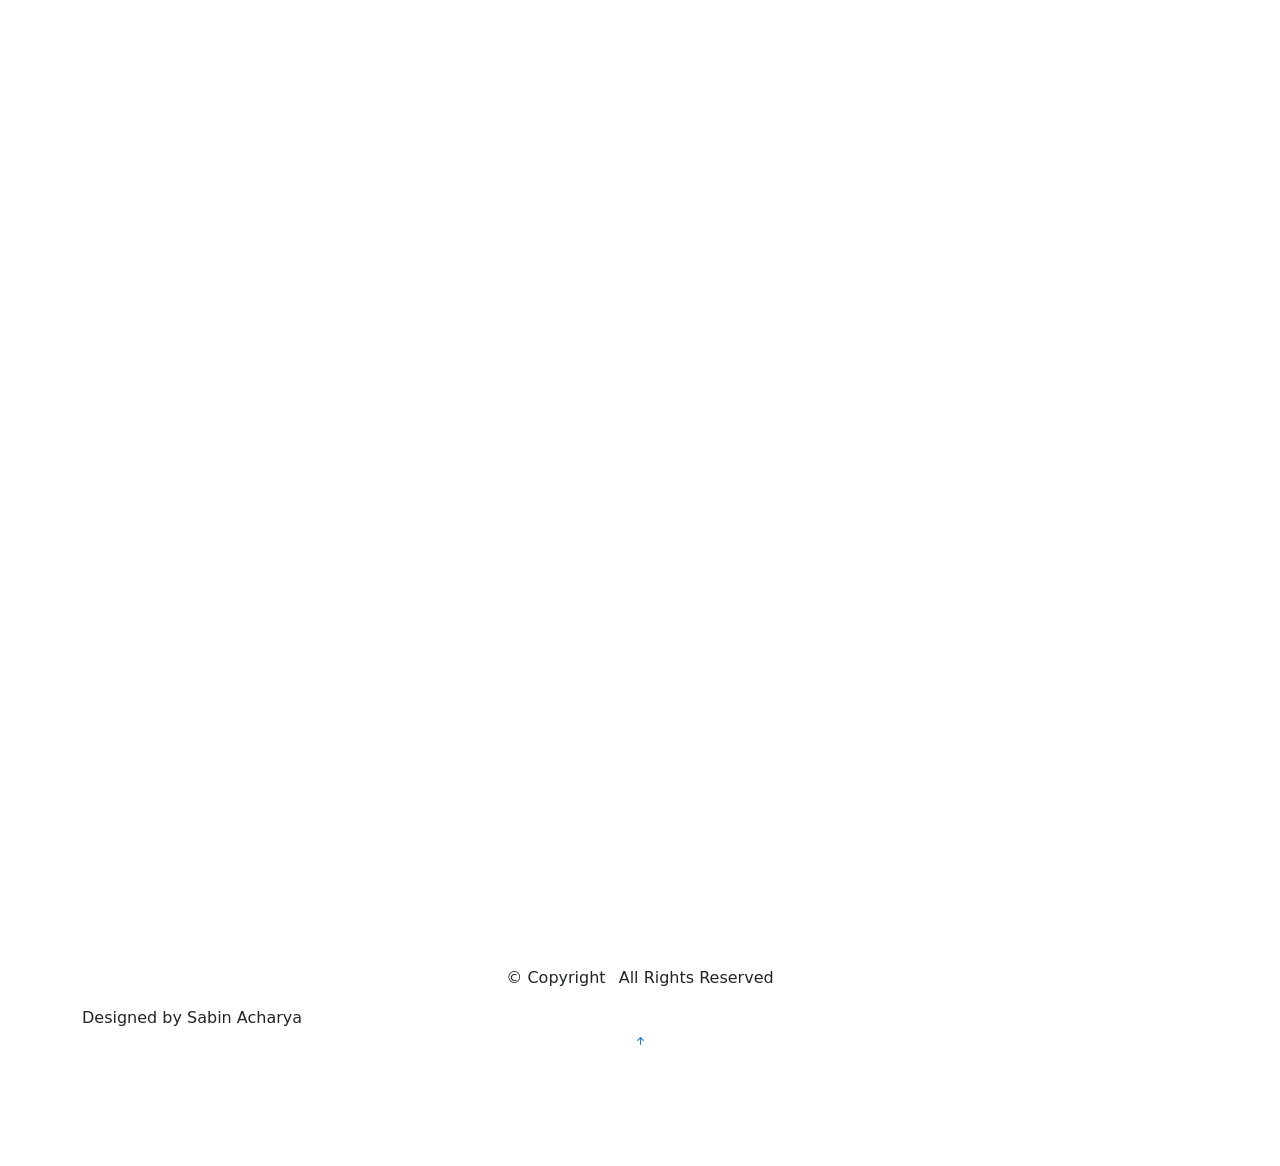
==== commit cba0f5e1: "commit message" ====
--- a/index.html
+++ b/index.html
@@ -135,10 +135,9 @@
                 </ul>
               </div>
             </div>
-            <p class="py-3">
-              Officiis eligendi itaque labore et dolorum mollitia officiis optio vero. Quisquam sunt adipisci omnis et ut. Nulla accusantium dolor incidunt officia tempore. Et eius omnis.
-              Cupiditate ut dicta maxime officiis quidem quia. Sed et consectetur qui quia repellendus itaque neque.
-            </p>
+            <p class="py-3">I have highlighted some of my work and experience below to provide a clear understanding of my skills, capabilities, and the projects I’ve been involved in. These examples reflect both my technical expertise and my ability to apply knowledge effectively in real-world situations.
+              
+               </p>
           </div>
         </div>
 
@@ -153,29 +152,29 @@
 
         <div class="row gy-4">
 
-          <div class="col-lg-3 col-md-6">
+          <div class="col-lg-6 col-md-6">
             <div class="stats-item">
               <i class="bi bi-emoji-smile"></i>
-              <span data-purecounter-start="0" data-purecounter-end="232" data-purecounter-duration="1" class="purecounter"></span>
-              <p><strong>Happy Clients</strong> <span>consequuntur quae</span></p>
+              <span data-purecounter-start="0" data-purecounter-end="22" data-purecounter-duration="1" class="purecounter"></span>
+              <p><strong>Clients</strong> <span>with positive response</span></p>
             </div>
           </div><!-- End Stats Item -->
 
-          <div class="col-lg-3 col-md-6">
+          <div class="col-lg-6 col-md-6">
             <div class="stats-item">
               <i class="bi bi-journal-richtext"></i>
-              <span data-purecounter-start="0" data-purecounter-end="521" data-purecounter-duration="1" class="purecounter"></span>
-              <p><strong>Projects</strong> <span>adipisci atque cum quia aut</span></p>
+              <span data-purecounter-start="0" data-purecounter-end="52" data-purecounter-duration="1" class="purecounter"></span>
+              <p><strong>Projects</strong> <span>solo and collabs.</span></p>
             </div>
-          </div><!-- End Stats Item -->
-
-          <div class="col-lg-3 col-md-6">
+          </div>
+
+          <!-- <div class="col-lg-3 col-md-6">
             <div class="stats-item">
               <i class="bi bi-headset"></i>
               <span data-purecounter-start="0" data-purecounter-end="1453" data-purecounter-duration="1" class="purecounter"></span>
               <p><strong>Hours Of Support</strong> <span>aut commodi quaerat</span></p>
             </div>
-          </div><!-- End Stats Item -->
+          </div>
 
           <div class="col-lg-3 col-md-6">
             <div class="stats-item">
@@ -183,7 +182,7 @@
               <span data-purecounter-start="0" data-purecounter-end="32" data-purecounter-duration="1" class="purecounter"></span>
               <p><strong>Hard Workers</strong> <span>rerum asperiores dolor</span></p>
             </div>
-          </div><!-- End Stats Item -->
+          </div> -->
 
         </div>
 
@@ -197,7 +196,7 @@
       <!-- Section Title -->
       <div class="container section-title" data-aos="fade-up">
         <h2>Skills</h2>
-        <p>Necessitatibus eius consequatur ex aliquid fuga eum quidem sint consectetur velit</p>
+        <p> Following linebar represents my skills in different techs and tools</p>
       </div><!-- End Section Title -->
 
       <div class="container" data-aos="fade-up" data-aos-delay="100">
@@ -232,21 +231,21 @@
           <div class="col-lg-6">
 
             <div class="progress">
-              <span class="skill"><span>PHP</span> <i class="val">80%</i></span>
+              <span class="skill"><span>Python</span> <i class="val">80%</i></span>
               <div class="progress-bar-wrap">
                 <div class="progress-bar" role="progressbar" aria-valuenow="80" aria-valuemin="0" aria-valuemax="100"></div>
               </div>
             </div><!-- End Skills Item -->
 
             <div class="progress">
-              <span class="skill"><span>WordPress/CMS</span> <i class="val">90%</i></span>
+              <span class="skill"><span>Java</span> <i class="val">90%</i></span>
               <div class="progress-bar-wrap">
                 <div class="progress-bar" role="progressbar" aria-valuenow="90" aria-valuemin="0" aria-valuemax="100"></div>
               </div>
             </div><!-- End Skills Item -->
 
             <div class="progress">
-              <span class="skill"><span>Photoshop</span> <i class="val">55%</i></span>
+              <span class="skill"><span>AI/ML</span> <i class="val">60%</i></span>
               <div class="progress-bar-wrap">
                 <div class="progress-bar" role="progressbar" aria-valuenow="55" aria-valuemin="0" aria-valuemax="100"></div>
               </div>
@@ -260,82 +259,84 @@
 
     </section><!-- /Skills Section -->
 
-    <!-- Resume Section -->
-    <section id="resume" class="resume section">
-
-      <!-- Section Title -->
-      <div class="container section-title" data-aos="fade-up">
-        <h2>Resume</h2>
-        <p>Magnam dolores commodi suscipit. Necessitatibus eius consequatur ex aliquid fuga eum quidem. Sit sint consectetur velit. Quisquam quos quisquam cupiditate. Et nemo qui impedit suscipit alias ea. Quia fugiat sit in iste officiis commodi quidem hic quas.</p>
-      </div><!-- End Section Title -->
-
-      <div class="container">
-
-        <div class="row">
-
-          <div class="col-lg-6" data-aos="fade-up" data-aos-delay="100">
-            <h3 class="resume-title">Sumary</h3>
-
-            <div class="resume-item pb-0">
-              <h4>Brandon Johnson</h4>
-              <p><em>Innovative and deadline-driven Graphic Designer with 3+ years of experience designing and developing user-centered digital/print marketing material from initial concept to final, polished deliverable.</em></p>
-              <ul>
-                <li>Portland par 127,Orlando, FL</li>
-                <li>(123) 456-7891</li>
-                <li>alice.barkley@example.com</li>
-              </ul>
-            </div><!-- Edn Resume Item -->
-
-            <h3 class="resume-title">Education</h3>
-            <div class="resume-item">
-              <h4>Master of Fine Arts &amp; Graphic Design</h4>
-              <h5>2015 - 2016</h5>
-              <p><em>Rochester Institute of Technology, Rochester, NY</em></p>
-              <p>Qui deserunt veniam. Et sed aliquam labore tempore sed quisquam iusto autem sit. Ea vero voluptatum qui ut dignissimos deleniti nerada porti sand markend</p>
-            </div><!-- Edn Resume Item -->
-
-            <div class="resume-item">
-              <h4>Bachelor of Fine Arts &amp; Graphic Design</h4>
-              <h5>2010 - 2014</h5>
-              <p><em>Rochester Institute of Technology, Rochester, NY</em></p>
-              <p>Quia nobis sequi est occaecati aut. Repudiandae et iusto quae reiciendis et quis Eius vel ratione eius unde vitae rerum voluptates asperiores voluptatem Earum molestiae consequatur neque etlon sader mart dila</p>
-            </div><!-- Edn Resume Item -->
-
-          </div>
-
-          <div class="col-lg-6" data-aos="fade-up" data-aos-delay="200">
-            <h3 class="resume-title">Professional Experience</h3>
-            <div class="resume-item">
-              <h4>Senior graphic design specialist</h4>
-              <h5>2019 - Present</h5>
-              <p><em>Experion, New York, NY </em></p>
-              <ul>
-                <li>Lead in the design, development, and implementation of the graphic, layout, and production communication materials</li>
-                <li>Delegate tasks to the 7 members of the design team and provide counsel on all aspects of the project. </li>
-                <li>Supervise the assessment of all graphic materials in order to ensure quality and accuracy of the design</li>
-                <li>Oversee the efficient use of production project budgets ranging from $2,000 - $25,000</li>
-              </ul>
-            </div><!-- Edn Resume Item -->
-
-            <div class="resume-item">
-              <h4>Graphic design specialist</h4>
-              <h5>2017 - 2018</h5>
-              <p><em>Stepping Stone Advertising, New York, NY</em></p>
-              <ul>
-                <li>Developed numerous marketing programs (logos, brochures,infographics, presentations, and advertisements).</li>
-                <li>Managed up to 5 projects or tasks at a given time while under pressure</li>
-                <li>Recommended and consulted with clients on the most appropriate graphic design</li>
-                <li>Created 4+ design presentations and proposals a month for clients and account managers</li>
-              </ul>
-            </div><!-- Edn Resume Item -->
-
-          </div>
-
-        </div>
-
-      </div>
-
-    </section><!-- /Resume Section -->
+   <!-- Resume Section -->
+<section id="resume" class="resume section">
+
+  <!-- Section Title -->
+  <div class="container section-title" data-aos="fade-up">
+    <h2>Resume</h2>
+    <p>I have highlighted some of my work and experience below to give a clear understanding of my skills and contributions in the field of software development and data science. These reflect my journey, problem-solving capabilities, and collaborative efforts with both local and international teams.</p>
+  </div><!-- End Section Title -->
+
+  <div class="container">
+
+    <div class="row">
+
+      <div class="col-lg-6" data-aos="fade-up" data-aos-delay="100">
+        <h3 class="resume-title">Summary</h3>
+
+        <div class="resume-item pb-0">
+          <h4>Sabin Acharya</h4>
+          <p><em>Dedicated and results-driven Software Developer and Data Scientist with 3+ years of experience in building web applications, automating data workflows, and applying machine learning techniques to solve real-world problems.</em></p>
+          <ul>
+            <li>Kathmandu, Nepal</li>
+            <li>+977 9742270999</li>
+            <li>sabinynwa@gmail.com</li>
+          </ul>
+        </div><!-- End Resume Item -->
+
+        <h3 class="resume-title">Education</h3>
+        <div class="resume-item">
+          <h4>Diploma In Computer Networking</h4>
+          <h5>2018 - 2020</h5>
+          <p><em>Sydney College Of Management, Sydney, Austrilia</em></p>
+          <p>Focused on  network programming , building RMI based services, client-sever models etc.</p>
+        </div><!-- End Resume Item -->
+
+        <div class="resume-item">
+          <h4>Bachelor in  Computer Application</h4>
+          <h5>2020-running</h5>
+          <p><em>Nihareeka College Of Management and IT, Morang, Nepal</em></p>
+          <p>Built a strong foundation in software development, data structures, and algorithms. Fourth year project was a student performance prediction system using Python and scikit-learn.</p>
+        </div><!-- End Resume Item -->
+
+      </div>
+
+      <div class="col-lg-6" data-aos="fade-up" data-aos-delay="200">
+        <h3 class="resume-title">Professional Experience</h3>
+        <div class="resume-item">
+          <h4>Data Science Intern</h4>
+          <h5>2024 - Present</h5>
+          <p><em>CodeCatalyst GmbH, Berlin, Germany (Remote)</em></p>
+          <ul>
+            <li>Analyzed datasets using Python, Pandas, and SQL to derive insights for AI-based educational platforms.</li>
+            <li>Built machine learning models to classify user activity and improve user engagement features.</li>
+            <li>Assisted in cleaning and labeling large-scale datasets for deep learning applications.</li>
+            <li>Contributed to a team research paper on natural language understanding in Nepali language.</li>
+        
+            </ul>
+        </div><!-- End Resume Item -->
+
+        <div class="resume-item">
+          <h4>Remote Software Engineer (Full Stack)</h4>
+          <h5>2021-2024</h5>
+          <p><em>Fusemachines Nepal, Kathmandu, Nepal</em></p>
+          <ul> <li>Developed and maintained scalable SaaS applications using React, Node.js, and PostgreSQL.</li>
+            <li>Collaborated with cross-functional international teams using Agile methodologies and GitLab CI/CD workflows.</li>
+            <li>Implemented RESTful APIs and optimized backend performance by 30% through code refactoring.</li>
+            <li>Integrated third-party services such as Stripe, SendGrid, and AWS S3 for various client projects.</li>
+         
+             </ul>
+        </div><!-- End Resume Item -->
+
+      </div>
+
+    </div>
+
+  </div>
+
+</section><!-- /Resume Section -->
+
 
     <!-- Portfolio Section -->
     <section id="portfolio" class="portfolio section light-background">
@@ -343,7 +344,7 @@
       <!-- Section Title -->
       <div class="container section-title" data-aos="fade-up">
         <h2>Portfolio</h2>
-        <p>Magnam dolores commodi suscipit. Necessitatibus eius consequatur ex aliquid fuga eum quidem. Sit sint consectetur velit. Quisquam quos quisquam cupiditate. Et nemo qui impedit suscipit alias ea. Quia fugiat sit in iste officiis commodi quidem hic quas.</p>
+        <p>The following are some of the projects I have worked on, contributed to, or collaborated with others on. These experiences reflect my involvement in diverse areas of software development and data science, showcasing my ability to work independently as well as in team environments to deliver meaningful solutions </p>
       </div><!-- End Section Title -->
 
       <div class="container">
@@ -351,11 +352,8 @@
         <div class="isotope-layout" data-default-filter="*" data-layout="masonry" data-sort="original-order">
 
           <ul class="portfolio-filters isotope-filters" data-aos="fade-up" data-aos-delay="100">
-            <li data-filter="*" class="filter-active">All</li>
-            <li data-filter=".filter-app">App</li>
-            <li data-filter=".filter-product">Product</li>
-            <li data-filter=".filter-branding">Branding</li>
-            <li data-filter=".filter-books">Books</li>
+            <li data-filter="*" class="filter-active">Projects</li>
+           
           </ul><!-- End Portfolio Filters -->
 
           <div class="row gy-4 isotope-container" data-aos="fade-up" data-aos-delay="200">
@@ -513,184 +511,187 @@
     </section><!-- /Portfolio Section -->
 
     <!-- Services Section -->
-    <section id="services" class="services section">
-
-      <!-- Section Title -->
-      <div class="container section-title" data-aos="fade-up">
-        <h2>Services</h2>
-        <p>Magnam dolores commodi suscipit. Necessitatibus eius consequatur ex aliquid fuga eum quidem. Sit sint consectetur velit. Quisquam quos quisquam cupiditate. Et nemo qui impedit suscipit alias ea. Quia fugiat sit in iste officiis commodi quidem hic quas.</p>
-      </div><!-- End Section Title -->
-
-      <div class="container">
-
-        <div class="row gy-4">
-
-          <div class="col-lg-4 col-md-6 service-item d-flex" data-aos="fade-up" data-aos-delay="100">
-            <div class="icon flex-shrink-0"><i class="bi bi-briefcase"></i></div>
-            <div>
-              <h4 class="title"><a href="service-details.html" class="stretched-link">Lorem Ipsum</a></h4>
-              <p class="description">Voluptatum deleniti atque corrupti quos dolores et quas molestias excepturi sint occaecati cupiditate non provident</p>
-            </div>
-          </div>
-          <!-- End Service Item -->
-
-          <div class="col-lg-4 col-md-6 service-item d-flex" data-aos="fade-up" data-aos-delay="200">
-            <div class="icon flex-shrink-0"><i class="bi bi-card-checklist"></i></div>
-            <div>
-              <h4 class="title"><a href="service-details.html" class="stretched-link">Dolor Sitema</a></h4>
-              <p class="description">Minim veniam, quis nostrud exercitation ullamco laboris nisi ut aliquip ex ea commodo consequat tarad limino ata</p>
-            </div>
-          </div><!-- End Service Item -->
-
-          <div class="col-lg-4 col-md-6 service-item d-flex" data-aos="fade-up" data-aos-delay="300">
-            <div class="icon flex-shrink-0"><i class="bi bi-bar-chart"></i></div>
-            <div>
-              <h4 class="title"><a href="service-details.html" class="stretched-link">Sed ut perspiciatis</a></h4>
-              <p class="description">Duis aute irure dolor in reprehenderit in voluptate velit esse cillum dolore eu fugiat nulla pariatur</p>
-            </div>
-          </div><!-- End Service Item -->
-
-          <div class="col-lg-4 col-md-6 service-item d-flex" data-aos="fade-up" data-aos-delay="400">
-            <div class="icon flex-shrink-0"><i class="bi bi-binoculars"></i></div>
-            <div>
-              <h4 class="title"><a href="service-details.html" class="stretched-link">Magni Dolores</a></h4>
-              <p class="description">Excepteur sint occaecat cupidatat non proident, sunt in culpa qui officia deserunt mollit anim id est laborum</p>
-            </div>
-          </div><!-- End Service Item -->
-
-          <div class="col-lg-4 col-md-6 service-item d-flex" data-aos="fade-up" data-aos-delay="500">
-            <div class="icon flex-shrink-0"><i class="bi bi-brightness-high"></i></div>
-            <div>
-              <h4 class="title"><a href="service-details.html" class="stretched-link">Nemo Enim</a></h4>
-              <p class="description">At vero eos et accusamus et iusto odio dignissimos ducimus qui blanditiis praesentium voluptatum deleniti atque</p>
-            </div>
-          </div><!-- End Service Item -->
-
-          <div class="col-lg-4 col-md-6 service-item d-flex" data-aos="fade-up" data-aos-delay="600">
-            <div class="icon flex-shrink-0"><i class="bi bi-calendar4-week"></i></div>
-            <div>
-              <h4 class="title"><a href="service-details.html" class="stretched-link">Eiusmod Tempor</a></h4>
-              <p class="description">Et harum quidem rerum facilis est et expedita distinctio. Nam libero tempore, cum soluta nobis est eligendi</p>
-            </div>
-          </div><!-- End Service Item -->
-
-        </div>
-
-      </div>
-
-    </section><!-- /Services Section -->
-
-    <!-- Testimonials Section -->
-    <section id="testimonials" class="testimonials section light-background">
-
-      <!-- Section Title -->
-      <div class="container section-title" data-aos="fade-up">
-        <h2>Testimonials</h2>
-        <p>Necessitatibus eius consequatur ex aliquid fuga eum quidem sint consectetur velit</p>
-      </div><!-- End Section Title -->
-
-      <div class="container" data-aos="fade-up" data-aos-delay="100">
-
-        <div class="swiper init-swiper">
-          <script type="application/json" class="swiper-config">
-            {
-              "loop": true,
-              "speed": 600,
-              "autoplay": {
-                "delay": 5000
-              },
-              "slidesPerView": "auto",
-              "pagination": {
-                "el": ".swiper-pagination",
-                "type": "bullets",
-                "clickable": true
-              },
-              "breakpoints": {
-                "320": {
-                  "slidesPerView": 1,
-                  "spaceBetween": 40
-                },
-                "1200": {
-                  "slidesPerView": 3,
-                  "spaceBetween": 1
-                }
-              }
+<section id="services" class="services section">
+
+  <!-- Section Title -->
+  <div class="container section-title" data-aos="fade-up">
+    <h2>Services</h2>
+    <p>Here are the services I provide, based on my experience in full-stack development, data science, automation, and building intelligent solutions for real-world challenges.</p>
+  </div><!-- End Section Title -->
+
+  <div class="container">
+
+    <div class="row gy-4">
+
+      <div class="col-lg-4 col-md-6 service-item d-flex" data-aos="fade-up" data-aos-delay="100">
+        <div class="icon flex-shrink-0"><i class="bi bi-code-slash"></i></div>
+        <div>
+          <h4 class="title"><a href="service-details.html" class="stretched-link">Web Application Development</a></h4>
+          <p class="description">Building responsive and scalable web apps using modern stacks like React, Node.js, and Django, tailored to your business goals.</p>
+        </div>
+      </div>
+      <!-- End Service Item -->
+
+      <div class="col-lg-4 col-md-6 service-item d-flex" data-aos="fade-up" data-aos-delay="200">
+        <div class="icon flex-shrink-0"><i class="bi bi-bar-chart-line"></i></div>
+        <div>
+          <h4 class="title"><a href="service-details.html" class="stretched-link">Data Analysis & Visualization</a></h4>
+          <p class="description">Extracting insights from raw data using Python, Pandas, and Matplotlib to support smarter decisions with clear visual dashboards.</p>
+        </div>
+      </div><!-- End Service Item -->
+
+      <div class="col-lg-4 col-md-6 service-item d-flex" data-aos="fade-up" data-aos-delay="300">
+        <div class="icon flex-shrink-0"><i class="bi bi-cpu"></i></div>
+        <div>
+          <h4 class="title"><a href="service-details.html" class="stretched-link">Machine Learning Models</a></h4>
+          <p class="description">Designing and training machine learning models to classify, predict, and automate tasks using tools like Scikit-learn and TensorFlow.</p>
+        </div>
+      </div><!-- End Service Item -->
+
+      <div class="col-lg-4 col-md-6 service-item d-flex" data-aos="fade-up" data-aos-delay="400">
+        <div class="icon flex-shrink-0"><i class="bi bi-diagram-3"></i></div>
+        <div>
+          <h4 class="title"><a href="service-details.html" class="stretched-link">API Development</a></h4>
+          <p class="description">Creating secure and scalable RESTful APIs for seamless data flow between services, apps, and platforms.</p>
+        </div>
+      </div><!-- End Service Item -->
+
+      <div class="col-lg-4 col-md-6 service-item d-flex" data-aos="fade-up" data-aos-delay="500">
+        <div class="icon flex-shrink-0"><i class="bi bi-cloud-arrow-down"></i></div>
+        <div>
+          <h4 class="title"><a href="service-details.html" class="stretched-link">Automation Scripts</a></h4>
+          <p class="description">Writing Python-based scripts to automate repetitive tasks such as data collection, formatting, email parsing, and report generation.</p>
+        </div>
+      </div><!-- End Service Item -->
+
+      <div class="col-lg-4 col-md-6 service-item d-flex" data-aos="fade-up" data-aos-delay="600">
+        <div class="icon flex-shrink-0"><i class="bi bi-shield-lock"></i></div>
+        <div>
+          <h4 class="title"><a href="service-details.html" class="stretched-link">System Integration & Security</a></h4>
+          <p class="description">Helping you connect systems and services securely, using best practices in authentication, encryption, and API security.</p>
+        </div>
+      </div><!-- End Service Item -->
+
+    </div>
+
+  </div>
+
+</section><!-- /Services Section -->
+
+
+   <!-- Testimonials Section -->
+<section id="testimonials" class="testimonials section light-background">
+
+  <!-- Section Title -->
+  <div class="container section-title" data-aos="fade-up">
+    <h2>Testimonials</h2>
+    <p>Here’s what colleagues, clients, and mentors have said about working with me in various data science and software development projects.</p>
+  </div><!-- End Section Title -->
+
+  <div class="container" data-aos="fade-up" data-aos-delay="100">
+
+    <div class="swiper init-swiper">
+      <script type="application/json" class="swiper-config">
+        {
+          "loop": true,
+          "speed": 600,
+          "autoplay": {
+            "delay": 5000
+          },
+          "slidesPerView": "auto",
+          "pagination": {
+            "el": ".swiper-pagination",
+            "type": "bullets",
+            "clickable": true
+          },
+          "breakpoints": {
+            "320": {
+              "slidesPerView": 1,
+              "spaceBetween": 40
+            },
+            "1200": {
+              "slidesPerView": 3,
+              "spaceBetween": 1
             }
-          </script>
-          <div class="swiper-wrapper">
-
-            <div class="swiper-slide">
-              <div class="testimonial-item">
-                <p>
-                  <i class="bi bi-quote quote-icon-left"></i>
-                  <span>Proin iaculis purus consequat sem cure digni ssim donec porttitora entum suscipit rhoncus. Accusantium quam, ultricies eget id, aliquam eget nibh et. Maecen aliquam, risus at semper.</span>
-                  <i class="bi bi-quote quote-icon-right"></i>
-                </p>
-                <img src="assets/img/testimonials/testimonials-1.jpg" class="testimonial-img" alt="">
-                <h3>Saul Goodman</h3>
-                <h4>Ceo &amp; Founder</h4>
-              </div>
-            </div><!-- End testimonial item -->
-
-            <div class="swiper-slide">
-              <div class="testimonial-item">
-                <p>
-                  <i class="bi bi-quote quote-icon-left"></i>
-                  <span>Export tempor illum tamen malis malis eram quae irure esse labore quem cillum quid malis quorum velit fore eram velit sunt aliqua noster fugiat irure amet legam anim culpa.</span>
-                  <i class="bi bi-quote quote-icon-right"></i>
-                </p>
-                <img src="assets/img/testimonials/testimonials-2.jpg" class="testimonial-img" alt="">
-                <h3>Sara Wilsson</h3>
-                <h4>Designer</h4>
-              </div>
-            </div><!-- End testimonial item -->
-
-            <div class="swiper-slide">
-              <div class="testimonial-item">
-                <p>
-                  <i class="bi bi-quote quote-icon-left"></i>
-                  <span>Enim nisi quem export duis labore cillum quae magna enim sint quorum nulla quem veniam duis minim tempor labore quem eram duis noster aute amet eram fore quis sint minim.</span>
-                  <i class="bi bi-quote quote-icon-right"></i>
-                </p>
-                <img src="assets/img/testimonials/testimonials-3.jpg" class="testimonial-img" alt="">
-                <h3>Jena Karlis</h3>
-                <h4>Store Owner</h4>
-              </div>
-            </div><!-- End testimonial item -->
-
-            <div class="swiper-slide">
-              <div class="testimonial-item">
-                <p>
-                  <i class="bi bi-quote quote-icon-left"></i>
-                  <span>Fugiat enim eram quae cillum dolore dolor amet nulla culpa multos export minim fugiat dolor enim duis veniam ipsum anim magna sunt elit fore quem dolore labore illum veniam.</span>
-                  <i class="bi bi-quote quote-icon-right"></i>
-                </p>
-                <img src="assets/img/testimonials/testimonials-4.jpg" class="testimonial-img" alt="">
-                <h3>Matt Brandon</h3>
-                <h4>Freelancer</h4>
-              </div>
-            </div><!-- End testimonial item -->
-
-            <div class="swiper-slide">
-              <div class="testimonial-item">
-                <p>
-                  <i class="bi bi-quote quote-icon-left"></i>
-                  <span>Quis quorum aliqua sint quem legam fore sunt eram irure aliqua veniam tempor noster veniam sunt culpa nulla illum cillum fugiat legam esse veniam culpa fore nisi cillum quid.</span>
-                  <i class="bi bi-quote quote-icon-right"></i>
-                </p>
-                <img src="assets/img/testimonials/testimonials-5.jpg" class="testimonial-img" alt="">
-                <h3>John Larson</h3>
-                <h4>Entrepreneur</h4>
-              </div>
-            </div><!-- End testimonial item -->
-
-          </div>
-          <div class="swiper-pagination"></div>
-        </div>
-
-      </div>
-
-    </section><!-- /Testimonials Section -->
+          }
+        }
+      </script>
+      <div class="swiper-wrapper">
+
+        <div class="swiper-slide">
+          <div class="testimonial-item">
+            <p>
+              <i class="bi bi-quote quote-icon-left"></i>
+              <span>Sabin was instrumental in designing a machine learning pipeline that helped us segment student performance metrics more efficiently. His approach was both innovative and well-documented.</span>
+              <i class="bi bi-quote quote-icon-right"></i>
+            </p>
+            <img src="assets/img/testimonials/testimonials-1.jpg" class="testimonial-img" alt="">
+            <h3>Dr. Soph Meier</h3>
+            <h4>Data Science Lead, CodeCatalyst GmbH</h4>
+          </div>
+        </div><!-- End testimonial item -->
+
+        <div class="swiper-slide">
+          <div class="testimonial-item">
+            <p>
+              <i class="bi bi-quote quote-icon-left"></i>
+              <span>I collaborated with Sabin on several SaaS development tasks at Fusemachines. His backend work, especially with Node.js and PostgreSQL, was reliable and highly optimized for production.</span>
+              <i class="bi bi-quote quote-icon-right"></i>
+            </p>
+            <img src="assets/img/testimonials/testimonials-2.jpg" class="testimonial-img" alt="">
+            <h3>Ranjita Thapa</h3>
+            <h4>Senior Software Engineer, Fusemachines Nepal</h4>
+          </div>
+        </div><!-- End testimonial item -->
+
+        <div class="swiper-slide">
+          <div class="testimonial-item">
+            <p>
+              <i class="bi bi-quote quote-icon-left"></i>
+              <span>Sabin’s contribution to our educational AI tool exceeded our expectations. He handled complex data preprocessing tasks with ease and introduced efficient automation solutions.</span>
+              <i class="bi bi-quote quote-icon-right"></i>
+            </p>
+            <img src="assets/img/testimonials/testimonials-3.jpg" class="testimonial-img" alt="">
+            <h3>Alina Gurung</h3>
+            <h4>Project Manager, EdTech Nepal</h4>
+          </div>
+        </div><!-- End testimonial item -->
+
+        <div class="swiper-slide">
+          <div class="testimonial-item">
+            <p>
+              <i class="bi bi-quote quote-icon-left"></i>
+              <span>Sabin demonstrated excellent communication and problem-solving skills during our remote collaboration. He handled client requirements smoothly and delivered high-quality APIs.</span>
+              <i class="bi bi-quote quote-icon-right"></i>
+            </p>
+            <img src="assets/img/testimonials/testimonials-4.jpg" class="testimonial-img" alt="">
+            <h3>Leon Müller</h3>
+            <h4>CTO, Berlin Softworks</h4>
+          </div>
+        </div><!-- End testimonial item -->
+
+        <div class="swiper-slide">
+          <div class="testimonial-item">
+            <p>
+              <i class="bi bi-quote quote-icon-left"></i>
+              <span>I hired Sabin to build a dashboard for our small business in Morang. The end result was clean, responsive, and perfectly aligned with our needs. Highly recommended!</span>
+              <i class="bi bi-quote quote-icon-right"></i>
+            </p>
+            <img src="assets/img/testimonials/testimonials-5.jpg" class="testimonial-img" alt="">
+            <h3>Prabin Karki</h3>
+            <h4>Entrepreneur</h4>
+          </div>
+        </div><!-- End testimonial item -->
+
+      </div>
+      <div class="swiper-pagination"></div>
+    </div>
+
+  </div>
+
+</section><!-- /Testimonials Section -->
+
+
 
     <!-- Contact Section -->
     <section id="contact" class="contact section">
@@ -698,7 +699,7 @@
       <!-- Section Title -->
       <div class="container section-title" data-aos="fade-up">
         <h2>Contact</h2>
-        <p>Necessitatibus eius consequatur ex aliquid fuga eum quidem sint consectetur velit</p>
+        <p>You can contact me at the following:</p>
       </div><!-- End Section Title -->
 
       <div class="container" data-aos="fade-up" data-aos-delay="100">
@@ -712,7 +713,7 @@
                 <i class="bi bi-geo-alt flex-shrink-0"></i>
                 <div>
                   <h3>Address</h3>
-                  <p>A108 Adam Street, New York, NY 535022</p>
+                  <p>Koteshwor, Kathmandu, Nepal</p>
                 </div>
               </div><!-- End Info Item -->
 
@@ -720,20 +721,27 @@
                 <i class="bi bi-telephone flex-shrink-0"></i>
                 <div>
                   <h3>Call Us</h3>
-                  <p>+1 5589 55488 55</p>
+                  <p>+977 9742270999</p>
                 </div>
               </div><!-- End Info Item -->
 
               <div class="info-item d-flex" data-aos="fade-up" data-aos-delay="400">
                 <i class="bi bi-envelope flex-shrink-0"></i>
                 <div>
-                  <h3>Email Us</h3>
-                  <p>info@example.com</p>
+                  <h3>Email Me</h3>
+                  <p>sabinynwa@gmail.com</p>
                 </div>
               </div><!-- End Info Item -->
 
-              <iframe src="https://www.google.com/maps/embed?pb=!1m14!1m8!1m3!1d48389.78314118045!2d-74.006138!3d40.710059!3m2!1i1024!2i768!4f13.1!3m3!1m2!1s0x89c25a22a3bda30d%3A0xb89d1fe6bc499443!2sDowntown%20Conference%20Center!5e0!3m2!1sen!2sus!4v1676961268712!5m2!1sen!2sus" frameborder="0" style="border:0; width: 100%; height: 270px;" allowfullscreen="" loading="lazy" referrerpolicy="no-referrer-when-downgrade"></iframe>
-            </div>
+              <iframe 
+              src="https://www.google.com/maps/embed?pb=!1m18!1m12!1m3!1d3532.0060975788796!2d85.34872751492537!3d27.675934682803834!2m3!1f0!2f0!3f0!3m2!1i1024!2i768!4f13.1!3m3!1m2!1s0x39eb19924d1f2783%3A0x3db4f2923a7c8703!2sKoteshwor%2C%20Kathmandu%2044600%2C%20Nepal!5e0!3m2!1sen!2snp!4v1718882532096!5m2!1sen!2snp" 
+              frameborder="0" 
+              style="border:0; width: 100%; height: 270px;" 
+              allowfullscreen="" 
+              loading="lazy" 
+              referrerpolicy="no-referrer-when-downgrade">
+            </iframe>
+             </div>
           </div>
 
           <div class="col-lg-7">
@@ -784,14 +792,10 @@
 
     <div class="container">
       <div class="copyright text-center ">
-        <p>© <span>Copyright</span> <strong class="px-1 sitename">iPortfolio</strong> <span>All Rights Reserved</span></p>
+        <p>© <span>Copyright</span> <strong class="px-1 sitename"></strong> <span>All Rights Reserved</span></p>
       </div>
       <div class="credits">
-        <!-- All the links in the footer should remain intact. -->
-        <!-- You can delete the links only if you've purchased the pro version. -->
-        <!-- Licensing information: https://bootstrapmade.com/license/ -->
-        <!-- Purchase the pro version with working PHP/AJAX contact form: [buy-url] -->
-        Designed by <a href="https://bootstrapmade.com/">BootstrapMade</a> Distributed by <a href="https://themewagon.com">ThemeWagon</a>
+      Designed by Sabin Acharya
       </div>
     </div>
 
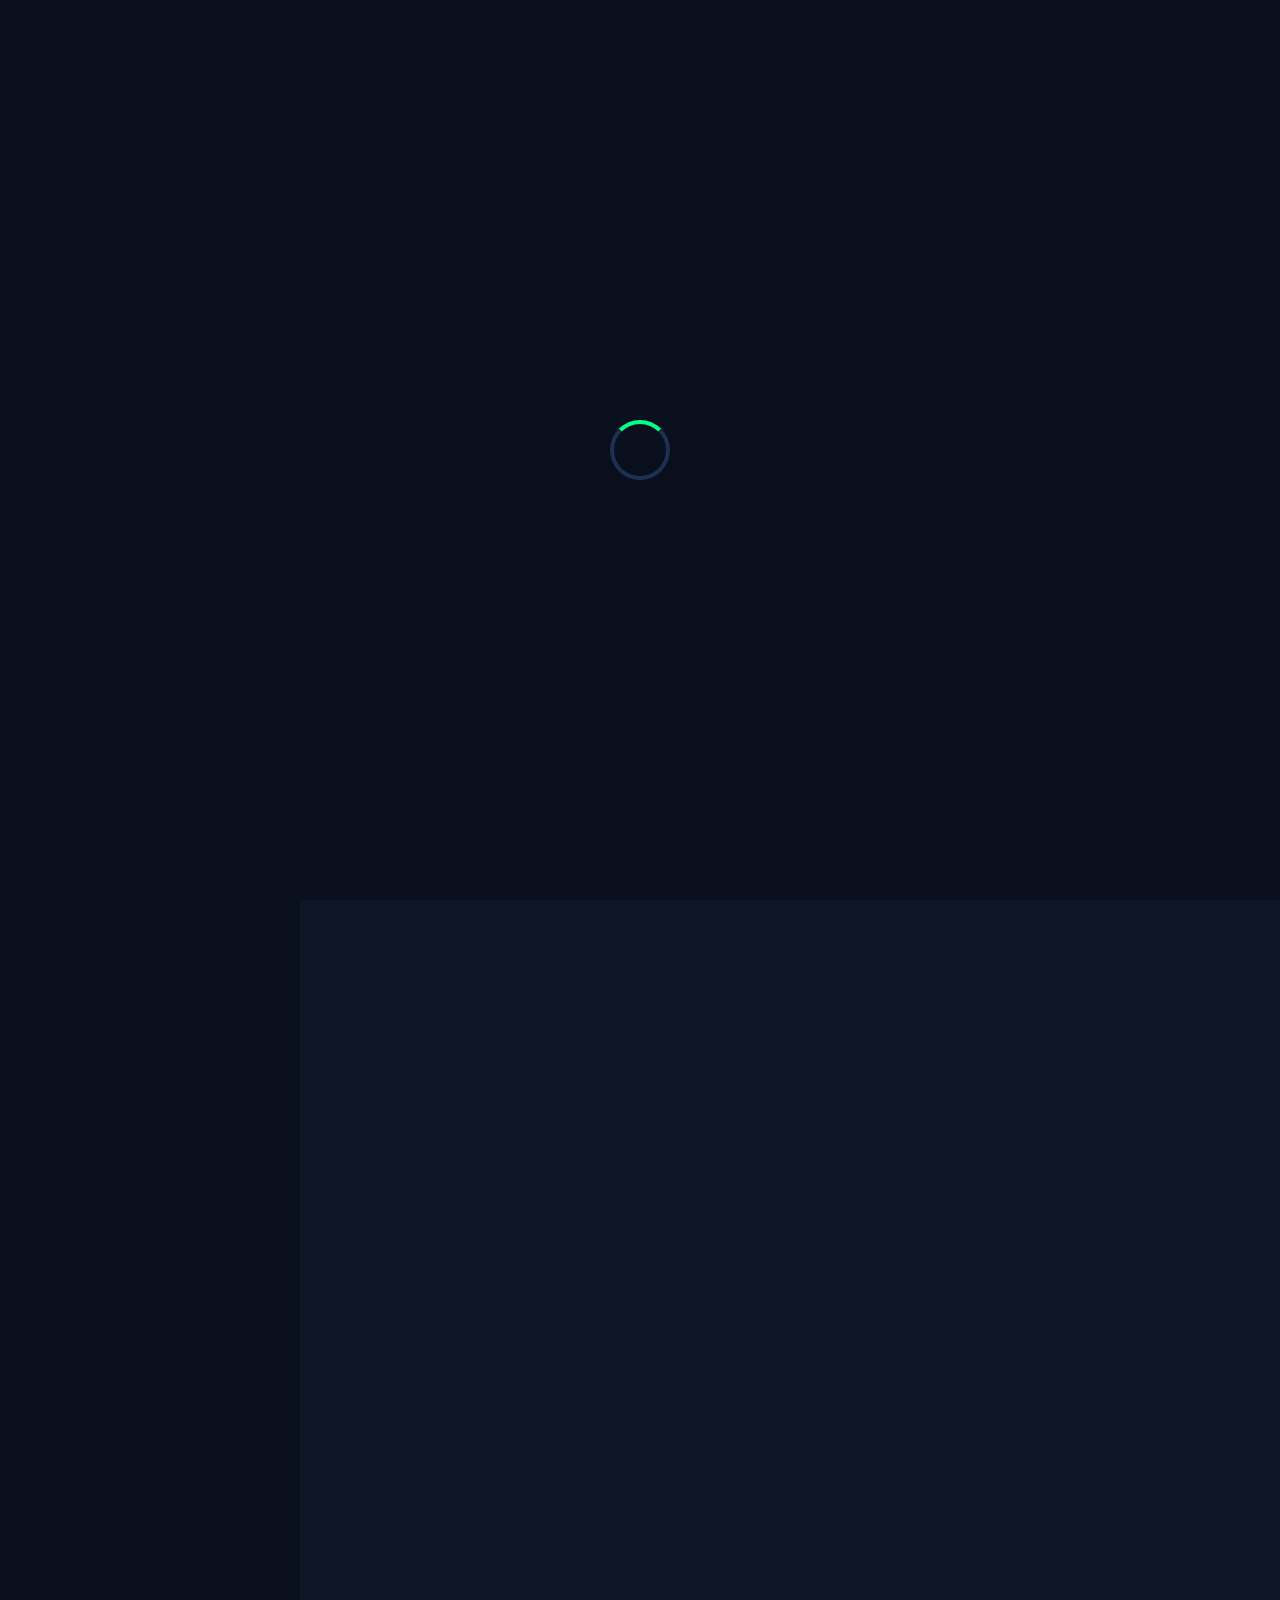
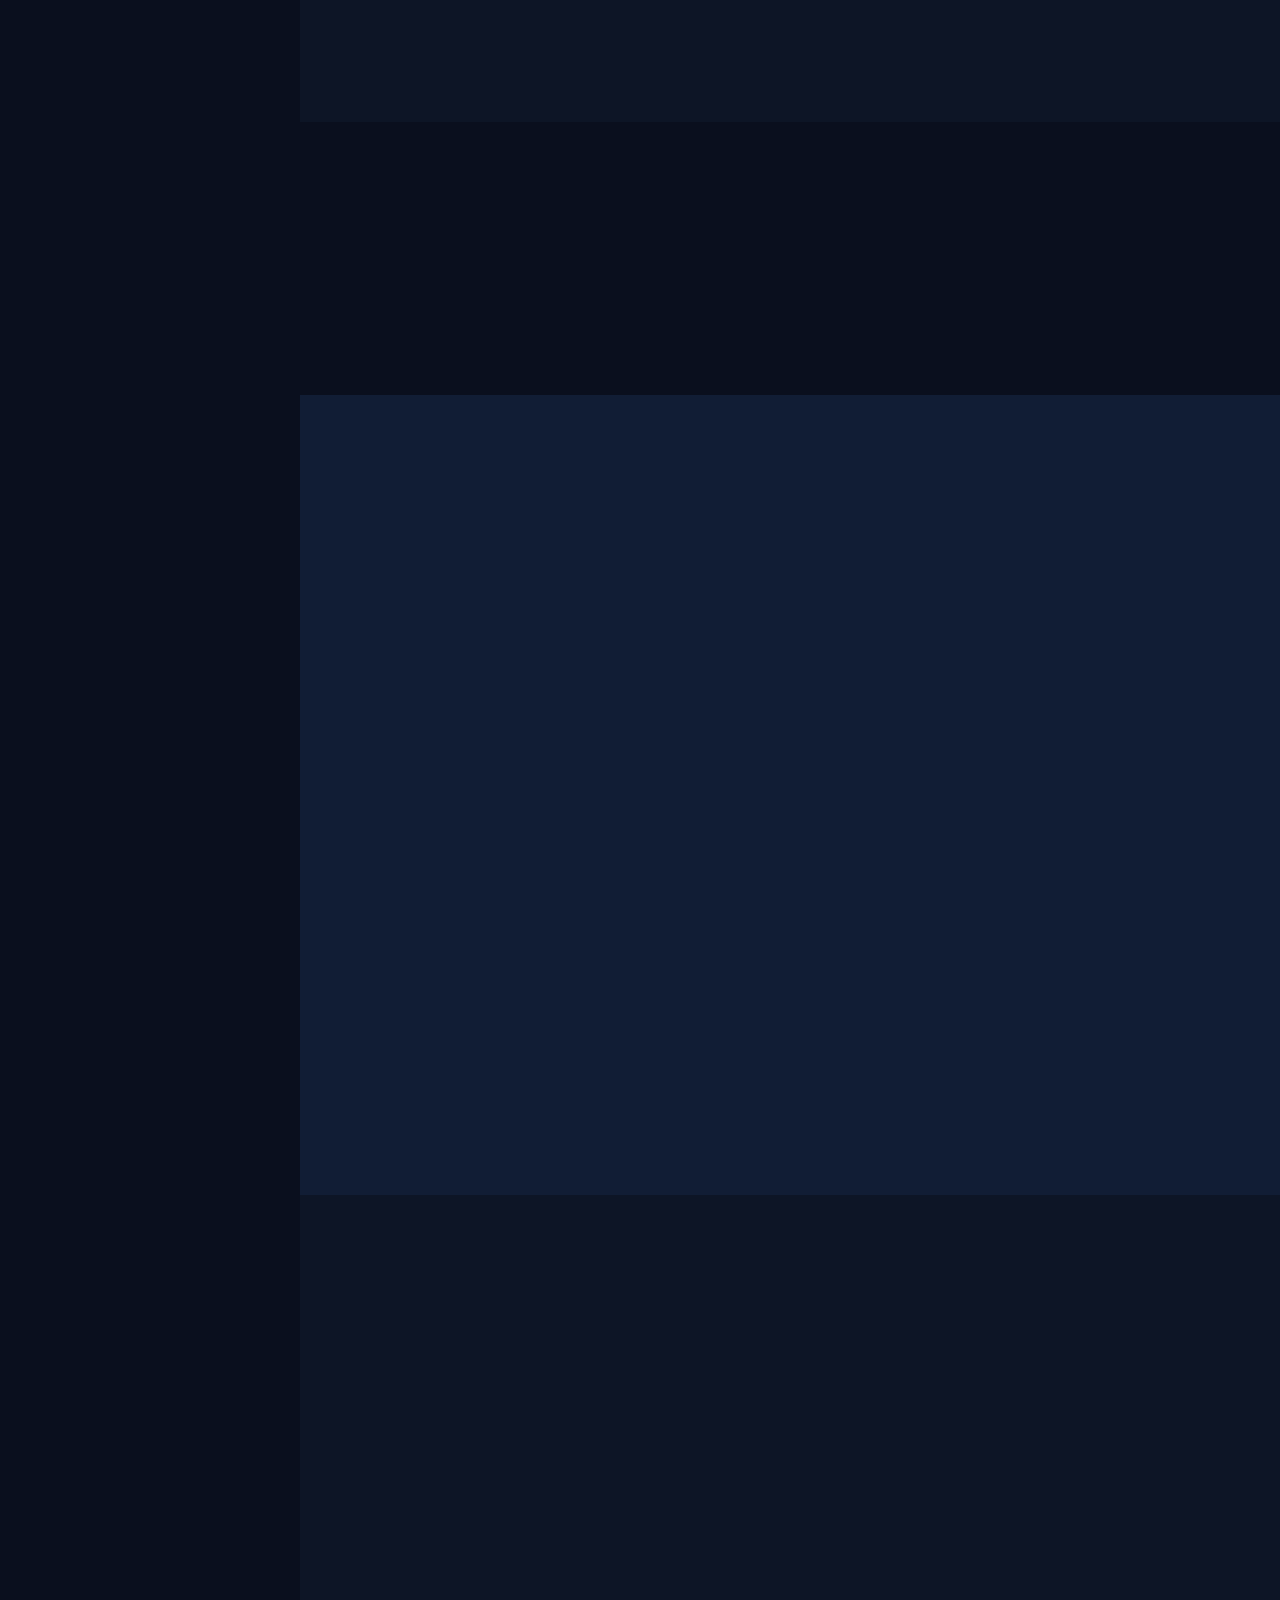
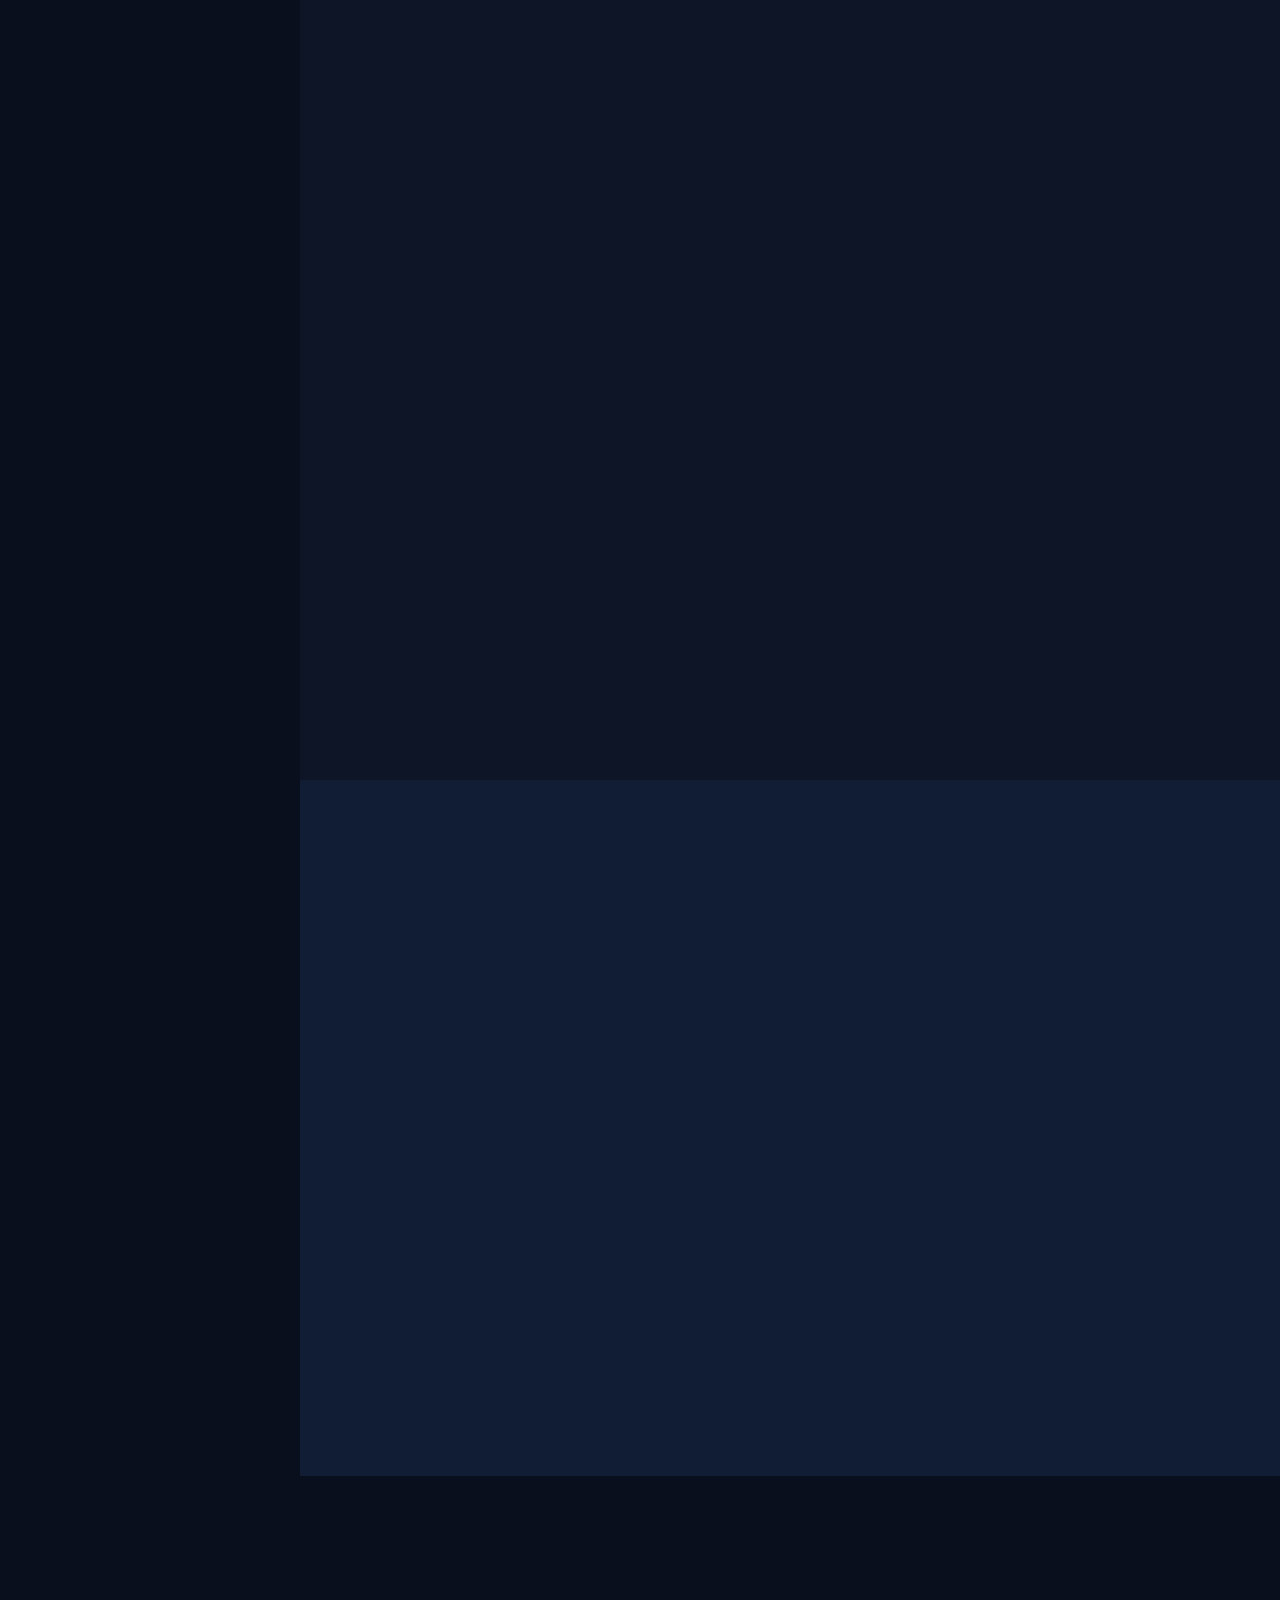
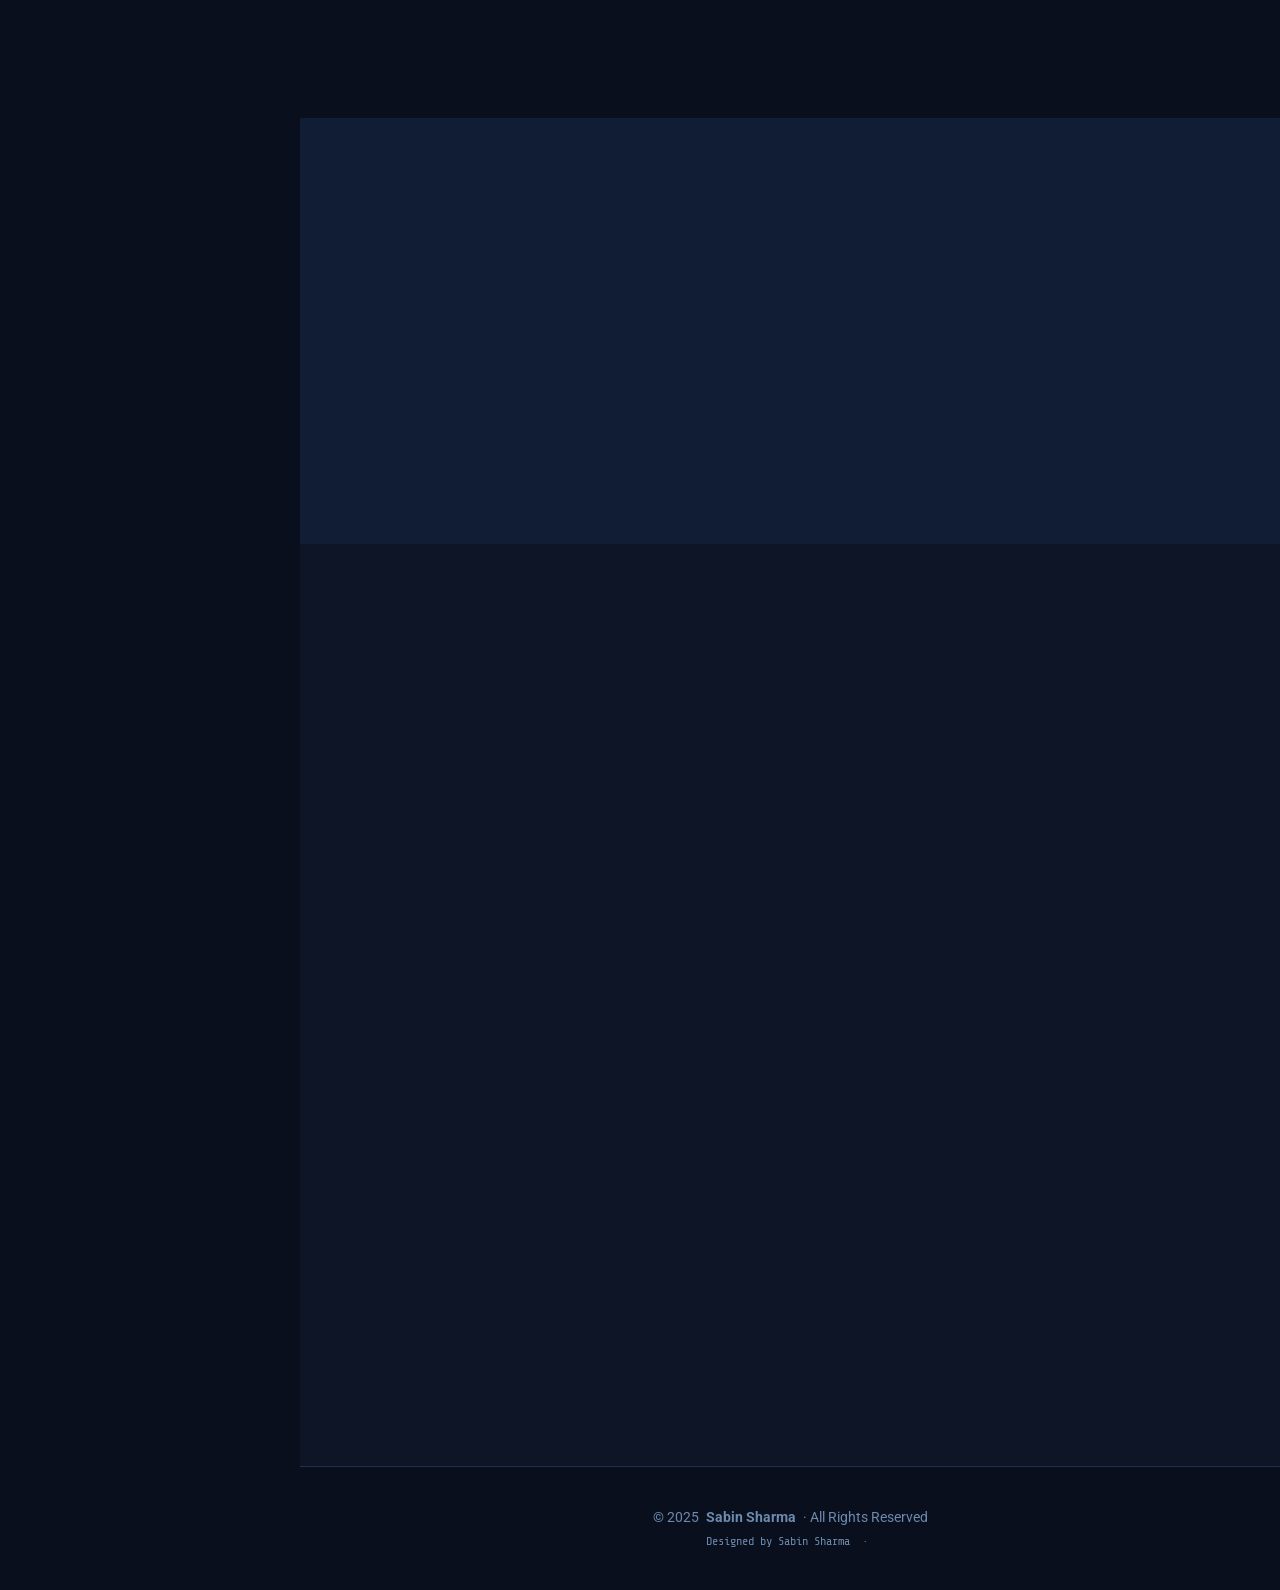
==== commit 05a097db: "last changes" ====
--- a/index.html
+++ b/index.html
@@ -1,827 +1,1524 @@
-<!DOCTYPE html>
+<!doctype html>
 <html lang="en">
-
-<head>
-  <meta charset="utf-8">
-  <meta content="width=device-width, initial-scale=1.0" name="viewport">
-  <title>Sabin Acharya</title>
-  <meta content="" name="description">
-  <meta content="" name="keywords">
-
-  <!-- Favicons -->
-  <link href="assets/img/favicon.png" rel="icon">
-  <link href="assets/img/apple-touch-icon.png" rel="apple-touch-icon">
-
-  <!-- Fonts -->
-  <link href="https://fonts.googleapis.com" rel="preconnect">
-  <link href="https://fonts.gstatic.com" rel="preconnect" crossorigin>
-  <link href="https://fonts.googleapis.com/css2?family=Roboto:ital,wght@0,100;0,300;0,400;0,500;0,700;0,900;1,100;1,300;1,400;1,500;1,700;1,900&family=Poppins:ital,wght@0,100;0,200;0,300;0,400;0,500;0,600;0,700;0,800;0,900;1,100;1,200;1,300;1,400;1,500;1,600;1,700;1,800;1,900&family=Raleway:ital,wght@0,100;0,200;0,300;0,400;0,500;0,600;0,700;0,800;0,900;1,100;1,200;1,300;1,400;1,500;1,600;1,700;1,800;1,900&display=swap" rel="stylesheet">
-
-  <!-- Vendor CSS Files -->
-  <link href="assets/vendor/bootstrap/css/bootstrap.min.css" rel="stylesheet">
-  <link href="assets/vendor/bootstrap-icons/bootstrap-icons.css" rel="stylesheet">
-  <link href="assets/vendor/aos/aos.css" rel="stylesheet">
-  <link href="assets/vendor/glightbox/css/glightbox.min.css" rel="stylesheet">
-  <link href="assets/vendor/swiper/swiper-bundle.min.css" rel="stylesheet">
-
-  <!-- Main CSS File -->
-  <link href="assets/css/main.css" rel="stylesheet">
-
-</head>
-
-<body class="index-page">
-
-  <header id="header" class="header dark-background d-flex flex-column">
-    <i class="header-toggle d-xl-none bi bi-list"></i>
-
-    <div class="profile-img">
-      <img src="assets/img/my-profile-img.JPG" alt="" class="img-fluid rounded-circle">
+  <head>
+    <meta charset="utf-8" />
+    <meta content="width=device-width, initial-scale=1.0" name="viewport" />
+    <title>Sabin Sharma | Cybersecurity Threat Analyst</title>
+    <meta
+      content="Sabin Sharma – Cybersecurity student, ethical hacker, penetration tester from Biratnagar, Nepal."
+      name="description"
+    />
+    <meta
+      content="cybersecurity, ethical hacking, penetration testing, CTF, Nepal, Sabin Sharma"
+      name="keywords"
+    />
+
+    <!-- Favicons -->
+    <link href="assets/img/favicon.png" rel="icon" />
+    <link href="assets/img/apple-touch-icon.png" rel="apple-touch-icon" />
+
+    <!-- Fonts -->
+    <link href="https://fonts.googleapis.com" rel="preconnect" />
+    <link href="https://fonts.gstatic.com" rel="preconnect" crossorigin />
+    <link
+      href="https://fonts.googleapis.com/css2?family=Share+Tech+Mono&family=Roboto:wght@300;400;500;700&family=Poppins:wght@300;400;600;700&display=swap"
+      rel="stylesheet"
+    />
+
+    <!-- Vendor CSS Files -->
+    <link
+      href="assets/vendor/bootstrap/css/bootstrap.min.css"
+      rel="stylesheet"
+    />
+    <link
+      href="assets/vendor/bootstrap-icons/bootstrap-icons.css"
+      rel="stylesheet"
+    />
+    <link href="assets/vendor/aos/aos.css" rel="stylesheet" />
+    <link
+      href="assets/vendor/glightbox/css/glightbox.min.css"
+      rel="stylesheet"
+    />
+    <link href="assets/vendor/swiper/swiper-bundle.min.css" rel="stylesheet" />
+
+    <!-- Main CSS File -->
+    <link href="assets/css/main.css" rel="stylesheet" />
+
+    <style>
+      /* ─── Cybersecurity colour overrides ─────────────────────────────────── */
+      :root {
+        --accent: #00ff88; /* terminal green */
+        --accent-dim: #00cc6a;
+        --bg-dark: #0a0f1e; /* deep navy-black */
+        --bg-panel: #0d1526;
+        --bg-light: #111d35;
+        --text-main: #c8d8f0;
+        --text-dim: #6b8aad;
+        --border: #1e3050;
+        --font-mono: "Share Tech Mono", monospace;
+      }
+
+      /* Sidebar / header */
+      #header {
+        background: var(--bg-dark) !important;
+        border-right: 1px solid var(--border);
+      }
+      #header .sitename {
+        font-family: var(--font-mono);
+        color: var(--accent);
+        letter-spacing: 2px;
+        font-size: 1.1rem;
+      }
+      #header .navmenu ul li a {
+        color: var(--text-main);
+        font-family: var(--font-mono);
+        font-size: 0.85rem;
+        letter-spacing: 1px;
+      }
+      #header .navmenu ul li a:hover,
+      #header .navmenu ul li a.active {
+        color: var(--accent);
+      }
+      #header .social-links a {
+        color: var(--text-dim);
+      }
+      #header .social-links a:hover {
+        color: var(--accent);
+      }
+
+      /* Hero */
+      #hero {
+        background: var(--bg-dark);
+        position: relative;
+        overflow: hidden;
+      }
+      #hero::before {
+        content: "";
+        position: absolute;
+        inset: 0;
+        background:
+          repeating-linear-gradient(
+            0deg,
+            transparent,
+            transparent 39px,
+            rgba(0, 255, 136, 0.03) 40px
+          ),
+          repeating-linear-gradient(
+            90deg,
+            transparent,
+            transparent 39px,
+            rgba(0, 255, 136, 0.03) 40px
+          );
+        pointer-events: none;
+      }
+      #hero h2 {
+        font-family: var(--font-mono);
+        color: var(--accent);
+        letter-spacing: 4px;
+        text-transform: uppercase;
+      }
+      #hero p {
+        color: var(--text-main);
+      }
+      #hero p .typed {
+        color: var(--accent);
+        font-family: var(--font-mono);
+      }
+
+      /* Sections */
+      .section {
+        background: var(--bg-panel);
+        color: var(--text-main);
+      }
+      .section.light-background {
+        background: var(--bg-light);
+      }
+      .section-title h2 {
+        font-family: var(--font-mono);
+        color: var(--accent);
+        letter-spacing: 3px;
+        text-transform: uppercase;
+        border-bottom: 1px solid var(--border);
+        padding-bottom: 8px;
+      }
+      .section-title p {
+        color: var(--text-dim);
+      }
+
+      /* About info list */
+      .about .content h2 {
+        color: var(--accent);
+        font-family: var(--font-mono);
+      }
+      .about .content ul li i {
+        color: var(--accent);
+      }
+      .about .content ul li span {
+        color: var(--text-main);
+      }
+      .about .content strong {
+        color: var(--accent-dim);
+      }
+
+      /* Stats */
+      .stats {
+        background: var(--bg-dark);
+      }
+      .stats-item i {
+        color: var(--accent);
+      }
+      .stats-item span {
+        color: var(--accent);
+      }
+      .stats-item p strong {
+        color: var(--text-main);
+      }
+      .stats-item p span {
+        color: var(--text-dim);
+      }
+
+      /* Skills progress bars */
+      .skills {
+        background: var(--bg-light);
+      }
+      .skills .progress-bar {
+        background: var(--accent);
+      }
+      .skills .skill span {
+        color: var(--text-main);
+        font-family: var(--font-mono);
+        font-size: 0.85rem;
+      }
+      .skills .val {
+        color: var(--accent);
+      }
+      /* Resume */
+      .resume .section-title h2 {
+        color: var(--accent) !important;
+      }
+      .resume-title {
+        color: var(--accent);
+        font-family: var(--font-mono);
+        letter-spacing: 2px;
+        text-transform: uppercase;
+        font-size: 1rem;
+        font-weight: 700;
+        border-bottom: 1px solid var(--border);
+        padding-bottom: 8px;
+        margin-bottom: 20px;
+        display: block;
+      }
+      .resume-item h4 {
+        color: var(--accent-dim);
+        font-size: 1rem;
+        font-weight: 600;
+        margin-bottom: 4px;
+      }
+      .resume-item h5 {
+        background: rgba(0, 255, 136, 0.08);
+        color: var(--accent);
+        border: 1px solid var(--border);
+        padding: 2px 10px;
+        display: inline-block;
+        border-radius: 3px;
+        font-family: var(--font-mono);
+        font-size: 0.8rem;
+        margin-bottom: 8px;
+      }
+      .resume-item p,
+      .resume-item ul li {
+        color: var(--text-dim);
+      }
+      .resume-item em {
+        color: var(--text-main);
+      }
+
+      /* Portfolio */
+      .portfolio-filters li.filter-active,
+      .portfolio-filters li:hover {
+        color: var(--accent);
+      }
+      .portfolio-info h4 {
+        color: var(--bg-dark);
+      }
+      .portfolio-info a {
+        color: var(--bg-dark);
+      }
+
+      /* Write-ups section */
+      #writeups {
+        background: var(--bg-dark);
+      }
+      #writeups .writeup-card {
+        background: var(--bg-panel);
+        border: 1px solid var(--border);
+        border-radius: 6px;
+        padding: 20px;
+        transition: border-color 0.3s;
+      }
+      #writeups .writeup-card:hover {
+        border-color: var(--accent);
+      }
+      #writeups .writeup-card .tag {
+        background: rgba(0, 255, 136, 0.1);
+        color: var(--accent);
+        font-family: var(--font-mono);
+        font-size: 0.72rem;
+        padding: 2px 8px;
+        border-radius: 3px;
+        margin-right: 6px;
+        display: inline-block;
+        margin-bottom: 6px;
+      }
+      #writeups .writeup-card h4 {
+        color: var(--text-main);
+        margin: 10px 0 6px;
+      }
+      #writeups .writeup-card p {
+        color: var(--text-dim);
+        font-size: 0.88rem;
+        margin: 0;
+      }
+      #writeups .writeup-card .date {
+        color: var(--text-dim);
+        font-family: var(--font-mono);
+        font-size: 0.75rem;
+        margin-top: 12px;
+        display: block;
+      }
+      #writeups .writeup-card a.read-more {
+        font-family: var(--font-mono);
+        color: var(--accent);
+        font-size: 0.8rem;
+        text-decoration: none;
+        margin-top: 10px;
+        display: inline-block;
+      }
+      #writeups .writeup-card a.read-more:hover {
+        text-decoration: underline;
+      }
+
+      /* Services */
+      .services .service-item .icon i {
+        color: var(--accent) !important;
+      }
+      .services .service-item .title a {
+        color: var(--text-main);
+      }
+      .services .service-item .title a:hover {
+        color: var(--accent);
+      }
+      .services .service-item .description {
+        color: var(--text-dim);
+      }
+
+      /* Contact */
+      .contact .info-item i {
+        color: var(--accent);
+      }
+      .contact .info-item h3 {
+        color: var(--text-main);
+      }
+      .contact .info-item p {
+        color: var(--text-dim);
+      }
+      .contact .php-email-form input,
+      .contact .php-email-form textarea {
+        background: var(--bg-dark);
+        border: 1px solid var(--border);
+        color: var(--text-main);
+      }
+      .contact .php-email-form input:focus,
+      .contact .php-email-form textarea:focus {
+        border-color: var(--accent);
+        box-shadow: 0 0 0 2px rgba(0, 255, 136, 0.15);
+      }
+      .contact .php-email-form button[type="submit"] {
+        background: var(--accent);
+        color: var(--bg-dark);
+        font-family: var(--font-mono);
+        font-weight: 700;
+        border: none;
+        letter-spacing: 1px;
+      }
+      .contact .php-email-form button[type="submit"]:hover {
+        background: var(--accent-dim);
+      }
+      .contact label {
+        color: var(--text-dim);
+        font-family: var(--font-mono);
+        font-size: 0.8rem;
+      }
+
+      /* Footer */
+      #footer {
+        background: var(--bg-dark) !important;
+        color: var(--text-dim);
+        border-top: 1px solid var(--border);
+      }
+      #footer .copyright p {
+        color: var(--text-dim);
+      }
+      #footer .credits {
+        color: var(--text-dim);
+      }
+
+      /* Scroll top */
+      #scroll-top {
+        background: var(--accent);
+        color: var(--bg-dark);
+      }
+
+      /* Terminal cursor blink for hero typed */
+      @keyframes blink {
+        50% {
+          opacity: 0;
+        }
+      }
+      .typed-cursor {
+        color: var(--accent);
+        animation: blink 1s step-end infinite;
+      }
+
+      /* Writeup "coming soon" placeholder */
+      .writeup-placeholder {
+        text-align: center;
+        padding: 40px;
+        color: var(--text-dim);
+        font-family: var(--font-mono);
+        font-size: 0.85rem;
+        border: 1px dashed var(--border);
+        border-radius: 6px;
+      }
+      .writeup-placeholder i {
+        font-size: 2rem;
+        color: var(--border);
+        display: block;
+        margin-bottom: 12px;
+      }
+
+      /* Nav – TryHackMe badge icon */
+      .bi-person-badge {
+        color: inherit;
+      }
+    </style>
+  </head>
+
+  <body class="index-page">
+    <header id="header" class="header dark-background d-flex flex-column">
+      <i class="header-toggle d-xl-none bi bi-list"></i>
+
+      <div class="profile-img">
+        <img
+          src="assets/img/my-profile-img.PNG"
+          alt="Sabin Sharma"
+          class="img-fluid"
+        />
+      </div>
+
+      <a
+        href="index.html"
+        class="logo d-flex align-items-center justify-content-center"
+      >
+        <h1 class="sitename">ninjax</h1>
+      </a>
+
+      <div class="social-links text-center">
+        <a
+          href="https://x.com/rivalsxninjax1"
+          class="twitter"
+          title="X / Twitter"
+          ><i class="bi bi-twitter-x"></i
+        ></a>
+        <a
+          href="https://www.facebook.com/sabinac007/"
+          class="facebook"
+          title="Facebook"
+          ><i class="bi bi-facebook"></i
+        ></a>
+        <a
+          href="https://www.instagram.com/rivalsxninjax/"
+          class="instagram"
+          title="Instagram"
+          ><i class="bi bi-instagram"></i
+        ></a>
+        <a
+          href="https://www.linkedin.com/in/sabin-sharma-33a58b250/"
+          class="linkedin"
+          title="LinkedIn"
+          ><i class="bi bi-linkedin"></i
+        ></a>
+        <a href="https://tryhackme.com" class="google-plus" title="TryHackMe"
+          ><i class="bi bi-shield-fill-check"></i
+        ></a>
+        <a href="https://github.com/rivalsxninjax1" title="GitHub"
+          ><i class="bi bi-github"></i
+        ></a>
+      </div>
+
+      <nav id="navmenu" class="navmenu">
+        <ul>
+          <li>
+            <a href="#hero" class="active"
+              ><i class="bi bi-terminal navicon"></i> Home</a
+            >
+          </li>
+          <li>
+            <a href="#about"><i class="bi bi-person navicon"></i> About</a>
+          </li>
+          <li>
+            <a href="#resume"
+              ><i class="bi bi-file-earmark-text navicon"></i> Resume</a
+            >
+          </li>
+          <li>
+            <a href="#portfolio"><i class="bi bi-grid navicon"></i> Projects</a>
+          </li>
+          <li>
+            <a href="#writeups"
+              ><i class="bi bi-journal-code navicon"></i> Write-ups</a
+            >
+          </li>
+          <li>
+            <a href="#services"
+              ><i class="bi bi-shield-lock navicon"></i> Services</a
+            >
+          </li>
+          <li>
+            <a href="#contact"
+              ><i class="bi bi-envelope navicon"></i> Contact</a
+            >
+          </li>
+        </ul>
+      </nav>
+    </header>
+
+    <main class="main">
+      <!-- ───── Hero ───── -->
+      <section id="hero" class="hero section dark-background">
+        <!-- Animated canvas background – no image needed -->
+        <canvas id="hero-canvas"></canvas>
+
+        <div class="container" data-aos="fade-up" data-aos-delay="100">
+          <h2>SABIN SHARMA</h2>
+          <p>
+            I'm
+            <span
+              class="typed"
+              data-typed-items="a Cybersecurity Researcher.,an Information Security Student.,studying Digital Threat Analysis.,interested in Cyber Policy & Governance.,a Security-Minded Developer.,exploring Vulnerability Research.,committed to Safer Digital Infrastructure.,a Future Cybersecurity Professional.,bridging Technology and Policy.,building skills for a Secure Digital World."
+            ></span>
+          </p>
+        </div>
+
+        <script>
+          (function () {
+            const canvas = document.getElementById("hero-canvas");
+            const ctx = canvas.getContext("2d");
+
+            function resize() {
+              canvas.width = canvas.offsetWidth;
+              canvas.height = canvas.offsetHeight;
+              initDrops();
+            }
+            window.addEventListener("resize", resize);
+
+            const fontSize = 16;
+            const chars = "01アイウエカキクケコサシスセソ{}[]<>/\\#@!;:=+-*%$";
+
+            let drops = [];
+
+            function initDrops() {
+              drops = [];
+              const cols = Math.floor(canvas.width / (fontSize * 1.6));
+              for (let i = 0; i < cols; i++) {
+                drops.push({
+                  x: i * fontSize * 1.6,
+                  y: Math.random() * -800, // stagger start off-screen
+                  speed: 1 + Math.random() * 0.5, // very slow — water drip pace
+                  length: 6 + Math.floor(Math.random() * 10),
+                  opacity: 0.4 + Math.random() * 0.5,
+                  charTimer: 0,
+                  charInterval: 4 + Math.floor(Math.random() * 8), // how often char changes
+                  frame: 0,
+                  trail: [], // stores {char, alpha} per cell
+                });
+              }
+            }
+
+            function randomChar() {
+              return chars[Math.floor(Math.random() * chars.length)];
+            }
+
+            // Pre-fill trails
+            function initTrails() {
+              drops.forEach((d) => {
+                d.trail = [];
+                for (let i = 0; i < d.length; i++) {
+                  d.trail.push({ char: randomChar() });
+                }
+              });
+            }
+
+            resize();
+            initTrails();
+
+            let lastTime = 0;
+
+            function draw(ts) {
+              const dt = ts - lastTime;
+              lastTime = ts;
+
+              // Very slow fade — creates long glowing tail
+              ctx.fillStyle = "rgba(10, 15, 30, 0.10)";
+              ctx.fillRect(0, 0, canvas.width, canvas.height);
+
+              ctx.shadowBlur = 0;
+              ctx.shadowColor = "transparent";
+
+              drops.forEach((d) => {
+                d.frame++;
+
+                // Randomly mutate one character in the trail for flicker effect
+                if (d.frame % d.charInterval === 0) {
+                  const idx = Math.floor(Math.random() * d.trail.length);
+                  d.trail[idx].char = randomChar();
+                }
+
+                // Draw each cell in the trail
+                for (let i = 0; i < d.trail.length; i++) {
+                  const cellY = d.y - i * fontSize;
+                  if (cellY < -fontSize || cellY > canvas.height + fontSize)
+                    continue;
+
+                  // Head = bright white-green, tail fades to dim green
+                  const progress = i / d.trail.length;
+
+                  if (i === 0) {
+                    // Glowing bright head
+                    ctx.shadowBlur = 4;
+                    ctx.shadowColor = "#00ff88";
+                    ctx.fillStyle = `rgba(220, 255, 240, ${d.opacity})`;
+                  } else {
+                    ctx.shadowBlur = 0;
+                    ctx.shadowColor = "transparent";
+                    // Exponential fade — looks like water surface tension
+                    const alpha = d.opacity * Math.pow(1 - progress, 1.4);
+                    ctx.fillStyle = `rgba(0, 255, 136, ${alpha})`;
+                  }
+
+                  ctx.font = `${fontSize}px "Share Tech Mono", monospace`;
+                  ctx.fillText(d.trail[i].char, d.x, cellY);
+                }
+
+                // Move drop down slowly
+                d.y += d.speed;
+
+                // Reset when fully off screen — random delay so they don't all reset together
+                if (d.y - d.trail.length * fontSize > canvas.height) {
+                  d.y = -Math.random() * 600;
+                  d.speed = 0.3 + Math.random() * 0.5;
+                  d.trail.forEach((t) => (t.char = randomChar()));
+                }
+              });
+
+              requestAnimationFrame(draw);
+            }
+
+            requestAnimationFrame(draw);
+          })();
+        </script>
+      </section>
+
+      <!-- ───── About ───── -->
+      <section id="about" class="about section">
+        <div class="container section-title" data-aos="fade-up">
+          <h2>About</h2>
+          <p>
+           <p>
+  Final-year Bachelor of Computer Application student specialising in 
+  information security and cybersecurity governance. My academic work sits 
+  at the intersection of technology and public policy — including original 
+  undergraduate research on Nepal's institutional cybersecurity capacity 
+  and its implications for digital foreign policy at the Ministry of Foreign 
+  Affairs. I am driven by a commitment to building safer, more resilient 
+  digital infrastructure through rigorous research and responsible security 
+  practice.
+</p>
+          </p>
+        </div>
+
+        <div class="container" data-aos="fade-up" data-aos-delay="100">
+          <div class="row gy-4 justify-content-center">
+            <div class="col-lg-4">
+              <img
+                src="assets/img/my-profile-img.png"
+                class="img-fluid"
+                alt="Sabin Sharma"
+              />
+            </div>
+            <div class="col-lg-8 content">
+              <h2>Information Security Student &amp; Cybersecurity Researcher</h2>
+              <p class="fst-italic py-3">
+                  Alongside my studies, I serve as a Python instructor at Nihareeka College 
+  of IT and Management, where I support students in developing foundational 
+  programming and problem-solving skills. I actively pursue structured 
+  self-directed learning through internationally recognised platforms 
+  including TryHackMe and PortSwigger Web Academy, and I document my 
+  progress publicly as part of a disciplined continuous learning initiative. 
+  I am seeking an opportunity to deepen my academic expertise in information 
+  security at the postgraduate level and contribute meaningfully to the 
+  growing field of cybersecurity research in Central and Eastern Europe.
+
+              </p>
+              <div class="row">
+                <div class="col-lg-6">
+                  <ul>
+                    <li>
+                      <i class="bi bi-chevron-right"></i>
+                      <strong>Phone:</strong> <span>+977 9742270999</span>
+                    </li>
+                    <li>
+                      <i class="bi bi-chevron-right"></i> <strong>City:</strong>
+                      <span>Biratnagar, Nepal</span>
+                    </li>
+                    <li>
+                      <i class="bi bi-chevron-right"></i>
+                      <strong>Available for:</strong>
+                      <span>Internships &amp; Freelance</span>
+                    </li>
+                  </ul>
+                </div>
+                <div class="col-lg-6">
+                  <ul>
+                    <li>
+                      <i class="bi bi-chevron-right"></i>
+                      <strong>Degree:</strong> <span>BCA – 8th Semester</span>
+                    </li>
+                    <li>
+                      <i class="bi bi-chevron-right"></i>
+                      <strong>Email:</strong> <span>sabinynwa@gmail.com</span>
+                    </li>
+                    <li>
+                      <i class="bi bi-chevron-right"></i>
+                      <strong>GitHub:</strong> <span>rivalsxninjax1</span>
+                    </li>
+                  </ul>
+                </div>
+              </div>
+            </div>
+          </div>
+        </div>
+      </section>
+
+      <!-- ───── Stats ───── -->
+      <section id="stats" class="stats section">
+        <div class="container" data-aos="fade-up" data-aos-delay="100">
+          <div class="row gy-4">
+            <div class="col-lg-3 col-md-6">
+              <div class="stats-item">
+                <i class="bi bi-flag-fill"></i>
+
+                <p>
+                  <strong>CTF </strong>
+                  <span>Capturing flags on challanges</span>
+                </p>
+              </div>
+            </div>
+            <div class="col-lg-3 col-md-6">
+              <div class="stats-item">
+                <i class="bi bi-shield-fill-check"></i>
+
+                <p><strong>THM Rooms</strong> <span>complition</span></p>
+              </div>
+            </div>
+            <div class="col-lg-3 col-md-6">
+              <div class="stats-item">
+                <i class="bi bi-bug-fill"></i>
+                <p>
+                  <strong>Finding Vulnerabilities</strong>
+                  <span>found in lab environments</span>
+                </p>
+              </div>
+            </div>
+            <div class="col-lg-3 col-md-6">
+              <div class="stats-item">
+                <i class="bi bi-journal-code"></i>
+                <p>
+                  <strong>Days of CyberSec</strong>
+                  <span>#100DaysChallenge</span>
+                </p>
+              </div>
+            </div>
+          </div>
+        </div>
+      </section>
+
+      <!-- ───── Skills ───── -->
+      <section id="skills" class="skills section light-background">
+        <div class="container section-title" data-aos="fade-up">
+          <h2>Skills</h2>
+          <p>
+            Tools, techniques, and domains I work with actively — built through
+            labs, CTFs, and real-world testing.
+          </p>
+        </div>
+
+        <div class="container" data-aos="fade-up" data-aos-delay="100">
+          <style>
+            .skill-category {
+              margin-bottom: 30px;
+            }
+            .skill-category h5 {
+              font-family: var(--font-mono);
+              color: var(--accent);
+              font-size: 0.78rem;
+              letter-spacing: 2px;
+              text-transform: uppercase;
+              margin-bottom: 12px;
+              border-left: 3px solid var(--accent);
+              padding-left: 10px;
+            }
+            .skill-tags {
+              display: flex;
+              flex-wrap: wrap;
+              gap: 8px;
+            }
+            .skill-tag {
+              background: rgba(0, 255, 136, 0.07);
+              border: 1px solid rgba(0, 255, 136, 0.25);
+              color: var(--text-main);
+              font-family: var(--font-mono);
+              font-size: 0.78rem;
+              padding: 5px 12px;
+              border-radius: 3px;
+              transition:
+                border-color 0.2s,
+                color 0.2s;
+            }
+            .skill-tag:hover {
+              border-color: var(--accent);
+              color: var(--accent);
+            }
+          </style>
+
+          <div class="row gy-4">
+            <div class="col-lg-6">
+              <div class="skill-category">
+                <h5>Web Application Security</h5>
+                <div class="skill-tags">
+                  <span class="skill-tag">SQL Injection</span>
+                  <span class="skill-tag">XSS (Reflected / Stored / DOM)</span>
+                  <span class="skill-tag">IDOR</span>
+                  <span class="skill-tag">CSRF</span>
+                  <span class="skill-tag">Command Injection</span>
+                  <span class="skill-tag">Auth Bypass</span>
+                  <span class="skill-tag">Broken Access Control</span>
+                  <span class="skill-tag">Session Manipulation</span>
+                  <span class="skill-tag">File Upload Bypass</span>
+                  <span class="skill-tag">OWASP Top 10</span>
+                </div>
+              </div>
+
+              <div class="skill-category">
+                <h5>Exploitation &amp; Post-Exploitation</h5>
+                <div class="skill-tags">
+                  <span class="skill-tag">Metasploit Framework</span>
+                  <span class="skill-tag">Reverse Shells</span>
+                  <span class="skill-tag">Payload Delivery</span>
+                  <span class="skill-tag">Privilege Escalation</span>
+                  <span class="skill-tag">Shell Stabilisation</span>
+                  <span class="skill-tag">Exploit Research</span>
+                </div>
+              </div>
+
+              <div class="skill-category">
+                <h5>Cryptography &amp; CTF</h5>
+                <div class="skill-tags">
+                  <span class="skill-tag">XOR / Known-Plaintext</span>
+                  <span class="skill-tag">RSA (RsaCtfTool)</span>
+                  <span class="skill-tag">Vigenère / Caesar</span>
+                  <span class="skill-tag">LFSR Stream Ciphers</span>
+                  <span class="skill-tag">flask-unsign</span>
+                  <span class="skill-tag">pwntools</span>
+                </div>
+              </div>
+            </div>
+
+            <div class="col-lg-6">
+              <div class="skill-category">
+                <h5>Reconnaissance &amp; OSINT</h5>
+                <div class="skill-tags">
+                  <span class="skill-tag">Nmap</span>
+                  <span class="skill-tag">Gobuster</span>
+                  <span class="skill-tag">ffuf</span>
+                  <span class="skill-tag">Sublist3r</span>
+                  <span class="skill-tag">Nikto</span>
+                  <span class="skill-tag">DirBuster</span>
+                  <span class="skill-tag">theHarvester</span>
+                  <span class="skill-tag">OSINT Frameworks</span>
+                </div>
+              </div>
+
+              <div class="skill-category">
+                <h5>Password Attacks</h5>
+                <div class="skill-tags">
+                  <span class="skill-tag"
+                    >Hashcat (MD5 / SHA-256 / bcrypt)</span
+                  >
+                  <span class="skill-tag">Hydra</span>
+                  <span class="skill-tag">CeWL</span>
+                  <span class="skill-tag">Wordlist Crafting</span>
+                </div>
+              </div>
+
+              <div class="skill-category">
+                <h5>Tools &amp; Environment</h5>
+                <div class="skill-tags">
+                  <span class="skill-tag">Burp Suite Pro</span>
+                  <span class="skill-tag">Kali Linux</span>
+                  <span class="skill-tag">Bash Scripting</span>
+                  <span class="skill-tag">Python</span>
+                  <span class="skill-tag">Git &amp; GitHub</span>
+                  <span class="skill-tag">Wireshark</span>
+                  <span class="skill-tag">DVWA</span>
+                </div>
+              </div>
+
+              <div class="skill-category">
+                <h5>Documentation</h5>
+                <div class="skill-tags">
+                  <span class="skill-tag">Vulnerability Reports</span>
+                  <span class="skill-tag">CVSS Scoring</span>
+                  <span class="skill-tag">Remediation Reporting</span>
+                  <span class="skill-tag">Risk Prioritisation</span>
+                </div>
+              </div>
+            </div>
+          </div>
+        </div>
+      </section>
+
+      <!-- ───── Resume ───── -->
+      <section id="resume" class="resume section">
+        <div class="container section-title" data-aos="fade-up">
+          <h2>Resume</h2>
+          <p>
+            Education, certifications, and professional experience in
+            cybersecurity and IT.
+          </p>
+        </div>
+
+        <div class="container">
+          <div class="row">
+            <!-- Left column -->
+            <div class="col-lg-6" data-aos="fade-up" data-aos-delay="100">
+              <h3 class="resume-title">Summary</h3>
+              <div class="resume-item pb-0">
+                <h4>Sabin Sharma</h4>
+                <p>
+                  <em
+                    >Final-year BCA student and self-directed cybersecurity
+                    practitioner. Skilled in web application security, network
+                    reconnaissance, exploitation frameworks, and vulnerability
+                    documentation. Actively completing TryHackMe's Jr
+                    Penetration Tester path and PortSwigger Web Academy
+                    labs.</em
+                  >
+                </p>
+                <ul>
+                  <li>Biratnagar, Morang, Nepal</li>
+                  <li>+977 9742270999</li>
+                  <li>sabinynwa@gmail.com</li>
+                </ul>
+              </div>
+
+              <h3 class="resume-title">Education</h3>
+              <div class="resume-item">
+                <h4>Bachelor in Computer Application (BCA)</h4>
+                <h5>2021 – Running (8th Semester)</h5>
+                <p>
+                  <em
+                    >Nihareeka College of IT and Management, Biratnagar,
+                    Morang</em
+                  >
+                </p>
+                <p>
+                  Focused on programming, networking fundamentals, and system
+                  security. Final-year research paper on Nepal's cybersecurity
+                  governance and its impact on the Ministry of Foreign Affairs'
+                  foreign policy capacity.
+                </p>
+              </div>
+
+              <div class="resume-item">
+                <h4>High School – Science (Computer)</h4>
+                <h5>Completed</h5>
+                <p><em>Xavier International College, Kalopul, Kathmandu</em></p>
+              </div>
+
+              <h3 class="resume-title">Certifications &amp; Achievements</h3>
+              <div class="resume-item">
+                <h4>Certificate of Participation</h4>
+                <p>
+                  <em>Koshi Mini Yantra Project Demonstration 01 &amp; 02</em>
+                </p>
+              </div>
+              <div class="resume-item">
+                <h4>Hackathon Certification</h4>
+                <p><em>HackAstra – Ranked among 92 out of 455 teams</em></p>
+              </div>
+            </div>
+
+            <!-- Right column -->
+            <div class="col-lg-6" data-aos="fade-up" data-aos-delay="200">
+              <h3 class="resume-title">Professional Experience</h3>
+              <div class="resume-item">
+                <h4>Python Trainer</h4>
+                <h5>2023 – 2025</h5>
+                <p>
+                  <em>Nihareeka College of IT and Management, Biratnagar</em>
+                </p>
+                <ul>
+                  <li>
+                    Taught Python fundamentals through hands-on projects and
+                    practical exercises.
+                  </li>
+                  <li>
+                    Assisted students in understanding programming basics,
+                    problem-solving, and logical thinking.
+                  </li>
+                </ul>
+              </div>
+
+              <h3 class="resume-title">Technical Skills</h3>
+              <div class="resume-item">
+                <h4>Web Application Security</h4>
+                <p>
+                  SQL Injection · XSS (Reflected, Stored, DOM) · IDOR · Command
+                  Injection · Broken Access Control · Auth Bypass · CSRF ·
+                  Session Manipulation · OWASP Top 10
+                </p>
+              </div>
+              <div class="resume-item">
+                <h4>Exploitation &amp; Post-Exploitation</h4>
+                <p>
+                  Metasploit Framework · Reverse Shells · Payload Delivery ·
+                  File Upload Bypass · Privilege Escalation · Exploit Research
+                </p>
+              </div>
+              <div class="resume-item">
+                <h4>Reconnaissance &amp; Tools</h4>
+                <p>
+                  Nmap · Burp Suite Pro · Gobuster · Sublist3r · DirBuster ·
+                  Nikto · Hydra · Hashcat · CeWL · ffuf
+                </p>
+              </div>
+              <div class="resume-item">
+                <h4>Programming &amp; OS</h4>
+                <p>
+                  Python · Linux (Kali) · Bash Scripting · Git &amp; GitHub ·
+                  TCP/IP · DNS · HTTP/HTTPS
+                </p>
+              </div>
+              <div class="resume-item">
+                <h4>Documentation</h4>
+                <p>
+                  Vulnerability Reports · Remediation Reporting · CVSS Scoring ·
+                  Risk Prioritization
+                </p>
+              </div>
+            </div>
+          </div>
+        </div>
+      </section>
+
+      <!-- ───── Projects / Portfolio ───── -->
+      <!-- ───── Projects / Portfolio ───── -->
+      <section id="portfolio" class="portfolio section light-background">
+        <div class="container section-title" data-aos="fade-up">
+          <h2>Projects</h2>
+          <p>
+            Research, security tools, and software projects I have completed or
+            contributed to.
+          </p>
+        </div>
+
+        <div class="container">
+          <div
+            class="isotope-layout"
+            data-default-filter="*"
+            data-layout="masonry"
+            data-sort="original-order"
+          >
+            <ul
+              class="portfolio-filters isotope-filters"
+              data-aos="fade-up"
+              data-aos-delay="100"
+            >
+              <li data-filter="*" class="filter-active">All</li>
+              <li data-filter=".filter-tool">Software</li>
+              <li data-filter=".filter-research">Research</li>
+              <li data-filter=".filter-creative">Creative</li>
+            </ul>
+
+
+            
+            <div
+              class="row gy-4 isotope-container"
+              data-aos="fade-up"
+              data-aos-delay="200"
+            >
+
+              <!-- Project 2 – Policy Paper -->
+              <div
+                class="col-lg-4 col-md-6 portfolio-item isotope-item filter-research"
+              >
+                <div class="proj-card">
+                  <div class="proj-header">
+                    <i class="bi bi-file-earmark-text-fill"></i>
+                    <span class="proj-tag">Policy Research · Governance</span>
+                  </div>
+                  <h4>
+                    Nepal Cybersecurity Governance &amp; Foreign Policy Capacity
+                  </h4>
+                  <p>
+                    Undergraduate research paper examining institutional gaps in
+                    Nepal's cybersecurity governance framework and their
+                    downstream impact on the Ministry of Foreign Affairs'
+                    digital foreign policy capacity.
+                  </p>
+                  <div class="proj-footer">
+                    <span class="proj-type">Research</span>
+                    <a
+                      href="assets/docs/researchfinalpdf.pdf"
+                      target="_blank"
+                      title="View Research Paper"
+                    >
+                      <i class="bi bi-filetype-pdf"></i> View Paper
+                    </a>
+                  </div>
+                </div>
+              </div>
+
+              <!-- Project 1 – Gurukul AMS -->
+              <div
+                class="col-lg-4 col-md-6 portfolio-item isotope-item filter-tool"
+              >
+                <div class="proj-card">
+                  <div class="proj-header">
+                    <i class="bi bi-database-fill-gear"></i>
+                    <span class="proj-tag">Python · SQLite · PyQt5</span>
+                  </div>
+                  <h4>Gurukul Academy Management System</h4>
+                  <p>
+                    Desktop management system for a tuition centre in
+                    Biratnagar. Features Bikram Sambat date handling, Excel
+                    attendance import, PDF receipt generation, and Windows
+                    deployment via PyInstaller.
+                  </p>
+                  <div class="proj-footer">
+                    <span class="proj-type">Software</span>
+                    <a
+                      href="https://github.com/rivalsxninjax1/gurukul.git"
+                      target="_blank"
+                    >
+                      <i class="bi bi-github"></i> View on GitHub
+                    </a>
+                  </div>
+                </div>
+              </div>
+
+              <!-- Project 3 – Cat's Cradle -->
+              <!-- <div class="col-lg-4 col-md-6 portfolio-item isotope-item filter-creative">
+          <div class="proj-card">
+            <div class="proj-header">
+              <i class="bi bi-hand-index-fill"></i>
+              <span class="proj-tag">MediaPipe · Canvas API · JS</span>
+            </div>
+            <h4>Cat's Cradle — Hand Tracking Animation</h4>
+            <p>Single-file browser application using MediaPipe Hands and the Canvas API to render an interactive cat's cradle string animation with real-time hand tracking, particle effects, and a CRT visual overlay.</p>
+            <div class="proj-footer">
+              <span class="proj-type">Creative</span>
+              <a href="https://github.com/rivalsxninjax1" target="_blank">
+                <i class="bi bi-github"></i> View on GitHub
+              </a>
+            </div>
+          </div>
+        </div> -->
+
+              <!-- Project 4 – DVWA Lab -->
+              <!-- <div class="col-lg-4 col-md-6 portfolio-item isotope-item filter-research">
+          <div class="proj-card">
+            <div class="proj-header">
+              <i class="bi bi-shield-fill-check"></i>
+              <span class="proj-tag">Web Security · Lab Research</span>
+            </div>
+            <h4>Controlled Web Application Security Research</h4>
+            <p>Structured research environment using DVWA and PortSwigger Web Academy to study and document web application vulnerabilities including SQL injection variants, XSS, and access control flaws.</p>
+            <div class="proj-footer">
+              <span class="proj-type">Research</span>
+              <a href="#writeups">
+                <i class="bi bi-journal-code"></i> See Write-ups
+              </a>
+            </div>
+          </div>
+        </div> -->
+
+              <!-- Project 5 – CTF Automation -->
+              <!-- <div class="col-lg-4 col-md-6 portfolio-item isotope-item filter-tool">
+          <div class="proj-card">
+            <div class="proj-header">
+              <i class="bi bi-terminal-fill"></i>
+              <span class="proj-tag">Python · Scripting · Automation</span>
+            </div>
+            <h4>CTF Automation Scripts</h4>
+            <p>Python scripts for XOR known-plaintext attacks, LFSR stream cipher correlation attacks, and Sudoku-embedded protocol parsing (GridLock).</p>
+            <div class="proj-footer">
+              <span class="proj-type">Software</span>
+              <a href="https://github.com/rivalsxninjax1" target="_blank">
+                <i class="bi bi-github"></i> View on GitHub
+              </a>
+            </div>
+          </div>
+        </div> -->
+
+              <!-- Project 6 – Portfolio Website -->
+              <!-- <div class="col-lg-4 col-md-6 portfolio-item isotope-item filter-creative">
+          <div class="proj-card">
+            <div class="proj-header">
+              <i class="bi bi-code-slash"></i>
+              <span class="proj-tag">HTML · CSS · JavaScript</span>
+            </div>
+            <h4>Cybersecurity Portfolio Website</h4>
+            <p>This portfolio — built on iPortfolio (BootstrapMade) and fully redesigned with a dark terminal aesthetic, animated matrix canvas hero, custom skill tags, and a write-ups section.</p>
+            <div class="proj-footer">
+              <span class="proj-type">Creative</span>
+              <a href="https://github.com/rivalsxninjax1/portfolio-website" target="_blank">
+                <i class="bi bi-github"></i> View on GitHub
+              </a>
+            </div>
+          </div>
+        </div> -->
+            </div>
+          </div>
+        </div>
+      </section>
+
+      <!-- ───── Write-ups ───── -->
+      <section id="writeups" class="section">
+        <div class="container section-title" data-aos="fade-up">
+          <h2>Write-ups</h2>
+          <p>
+            Security research notes and lab documentation. New entries added
+            regularly.
+          </p>
+        </div>
+
+        <div class="container" data-aos="fade-up" data-aos-delay="100">
+          <div class="row gy-4">
+            <!-- Write-up 1 -->
+            <!-- <div class="col-lg-4 col-md-6">
+        <div class="writeup-card">
+          <span class="tag">TryHackMe</span><span class="tag">SQLi</span>
+          <h4>Blind SQLi with Time-Based Exfil</h4>
+          <p>Walkthrough of time-based blind SQL injection using pg_sleep and conditional logic to extract credentials character by character.</p>
+          <span class="date"><i class="bi bi-calendar3"></i> #100DaysOfCybersecurity – Day 34</span>
+          <a href="#" class="read-more">Read write-up →</a>
+        </div>
+      </div> -->
+
+            <!-- Write-up 2 -->
+            <!-- <div class="col-lg-4 col-md-6">
+        <div class="writeup-card">
+          <span class="tag">PortSwigger</span><span class="tag">XSS</span>
+          <h4>Stored XSS → Cookie Exfiltration via Burp Collaborator</h4>
+          <p>How I chained a stored XSS payload with Burp Collaborator to steal session tokens from a simulated admin user in DVWA.</p>
+          <span class="date"><i class="bi bi-calendar3"></i> #100DaysOfCybersecurity – Day 48</span>
+          <a href="#" class="read-more">Read write-up →</a>
+        </div>
+      </div> -->
+
+            <!-- Write-up 3 -->
+            <!-- <div class="col-lg-4 col-md-6">
+        <div class="writeup-card">
+          <span class="tag">CTF</span><span class="tag">Crypto</span>
+          <h4>AliBaba – LFSR Stream Cipher (Siegenthaler Attack)</h4>
+          <p>Breaking a multi-output LFSR stream cipher using correlation attacks and pwntools. Step-by-step from identifying the feedback polynomial to key recovery.</p>
+          <span class="date"><i class="bi bi-calendar3"></i> CTF Write-up</span>
+          <a href="#" class="read-more">Read write-up →</a>
+        </div>
+      </div> -->
+
+            <!-- Placeholder -->
+            <!-- <div class="col-lg-4 col-md-6">
+        <div class="writeup-placeholder">
+          <i class="bi bi-plus-circle"></i>
+          More write-ups coming soon.<br>Follow my <strong>#100DaysOfCybersecurity</strong> journey on LinkedIn.
+        </div>
+      </div> -->
+          </div>
+        </div>
+      </section>
+
+      <!-- ───── Services ───── -->
+      <section id="services" class="services section light-background">
+        <div class="container section-title" data-aos="fade-up">
+          <h2>Services</h2>
+          <p>
+            Security-focused services I offer based on my practical experience
+            in offensive security and web application testing.
+          </p>
+        </div>
+
+        <div class="container">
+          <div class="row gy-4">
+            <div
+              class="col-lg-4 col-md-6 service-item d-flex"
+              data-aos="fade-up"
+              data-aos-delay="100"
+            >
+              <div class="icon flex-shrink-0">
+                <i class="bi bi-bug-fill"></i>
+              </div>
+              <div>
+                <h4 class="title">
+                  
+                    Web App Penetration Testing
+                  
+                </h4>
+                <p class="description">
+                  Manual and automated testing of web applications for OWASP Top
+                  10 vulnerabilities including SQLi, XSS, IDOR, and
+                  authentication flaws.
+                </p>
+              </div>
+            </div>
+
+            <div
+              class="col-lg-4 col-md-6 service-item d-flex"
+              data-aos="fade-up"
+              data-aos-delay="200"
+            >
+              <div class="icon flex-shrink-0"><i class="bi bi-search"></i></div>
+              <div>
+                <h4 class="title">
+                  Reconnaissance &amp; OSINT
+                </h4>
+                <p class="description">
+                  Active and passive information gathering using Nmap,
+                  Sublist3r, theHarvester, Shodan, and custom OSINT workflows.
+                </p>
+              </div>
+            </div>
+
+            <div
+              class="col-lg-4 col-md-6 service-item d-flex"
+              data-aos="fade-up"
+              data-aos-delay="300"
+            >
+              <div class="icon flex-shrink-0">
+                <i class="bi bi-file-earmark-text-fill"></i>
+              </div>
+              <div>
+                <h4 class="title">
+                  Vulnerability Reporting
+                </h4>
+                <p class="description">
+                  Clear, professional vulnerability reports with CVSS scoring,
+                  proof-of-concept steps, and prioritised remediation guidance.
+                </p>
+              </div>
+            </div>
+            <!-- 
+        <div class="col-lg-4 col-md-6 service-item d-flex" data-aos="fade-up" data-aos-delay="400">
+          <div class="icon flex-shrink-0"><i class="bi bi-terminal-fill"></i></div>
+          <div>
+            <h4 class="title"><a href="service-details.html" class="stretched-link">Security Scripting &amp; Automation</a></h4>
+            <p class="description">Python scripts for automated recon, wordlist generation (CeWL), login brute-forcing (Hydra/ffuf), and custom CTF challenge solvers.</p>
+          </div>
+        </div>
+
+      <div class="col-lg-4 col-md-6 service-item d-flex" data-aos="fade-up" data-aos-delay="500">
+          <div class="icon flex-shrink-0"><i class="bi bi-mortarboard-fill"></i></div>
+          <div>
+            <h4 class="title"><a href="service-details.html" class="stretched-link">Security Awareness Training</a></h4>
+            <p class="description">Teaching developers, students, and non-technical staff about phishing, social engineering, and secure coding practices.</p>
+          </div>
+        </div>
+
+        <div class="col-lg-4 col-md-6 service-item d-flex" data-aos="fade-up" data-aos-delay="600">
+          <div class="icon flex-shrink-0"><i class="bi bi-diagram-3-fill"></i></div>
+          <div>
+            <h4 class="title"><a href="service-details.html" class="stretched-link">CTF Mentorship</a></h4>
+            <p class="description">Guiding beginners through CTF platforms (TryHackMe, HTB), explaining cryptography, forensics, and web challenges in plain language.</p>
+          </div>
+        </div> -->
+          </div>
+        </div>
+      </section>
+
+      <!-- ───── Contact ───── -->
+      <section id="contact" class="contact section">
+        <div class="container section-title" data-aos="fade-up">
+          <h2>Contact</h2>
+          <p>
+            Open to internships, freelance engagements, collaborations, and CTF
+            team invitations.
+          </p>
+        </div>
+
+        <div class="container" data-aos="fade-up" data-aos-delay="100">
+          <div class="row gy-4">
+            <div class="col-lg-5">
+              <div class="info-wrap">
+                <div
+                  class="info-item d-flex"
+                  data-aos="fade-up"
+                  data-aos-delay="200"
+                >
+                  <i class="bi bi-geo-alt flex-shrink-0"></i>
+                  <div>
+                    <h3>Location</h3>
+                    <p>Biratnagar, Morang, Nepal</p>
+                  </div>
+                </div>
+                <div
+                  class="info-item d-flex"
+                  data-aos="fade-up"
+                  data-aos-delay="300"
+                >
+                  <i class="bi bi-telephone flex-shrink-0"></i>
+                  <div>
+                    <h3>Phone</h3>
+                    <p>+977 9742270999</p>
+                  </div>
+                </div>
+                <div
+                  class="info-item d-flex"
+                  data-aos="fade-up"
+                  data-aos-delay="400"
+                >
+                  <i class="bi bi-envelope flex-shrink-0"></i>
+                  <div>
+                    <h3>Email</h3>
+                    <p>sabinynwa@gmail.com</p>
+                  </div>
+                </div>
+                <div
+                  class="info-item d-flex"
+                  data-aos="fade-up"
+                  data-aos-delay="450"
+                >
+                  <i class="bi bi-github flex-shrink-0"></i>
+                  <div>
+                    <h3>GitHub</h3>
+                    <p>
+                      <a
+                        href="https://github.com/rivalsxninjax1"
+                        style="color: var(--accent)"
+                        >github.com/rivalsxninjax1</a
+                      >
+                    </p>
+                  </div>
+                </div>
+
+                <iframe
+                  src="https://www.google.com/maps/embed?pb=!1m18!1m12!1m3!1d3570.3!2d87.2744!3d26.4525!2m3!1f0!2f0!3f0!3m2!1i1024!2i768!4f13.1!3m3!1m2!1s0x0%3A0x0!2sBiratnagar!5e0!3m2!1sen!2snp"
+                  frameborder="0"
+                  style="border: 0; width: 100%; height: 270px"
+                  allowfullscreen=""
+                  loading="lazy"
+                ></iframe>
+              </div>
+            </div>
+
+            <div class="col-lg-7">
+             <form action="https://api.web3forms.com/submit" method="POST" class="php-email-form">
+
+  <input type="hidden" name="access_key" value="e94a9a36-7b99-456f-98b1-3f2509857cee">
+  <input type="hidden" name="subject" value="New Portfolio Contact — Sabin Sharma">
+  <input type="hidden" name="redirect" value="false">
+  <input type="hidden" name="from_name" value="Sabin Sharma Portfolio">
+
+  <div class="row gy-4">
+    <div class="col-md-6">
+      <label for="name-field" class="pb-2">Your Name</label>
+      <input type="text" name="name" id="name-field" class="form-control" required>
     </div>
-
-    <a href="index.html" class="logo d-flex align-items-center justify-content-center">
-    
-      <h1 class="sitename">Sabin Acharya</h1>
+    <div class="col-md-6">
+      <label for="email-field" class="pb-2">Your Email</label>
+      <input type="email" name="email" id="email-field" class="form-control" required>
+    </div>
+    <div class="col-md-12">
+      <label for="subject-field" class="pb-2">Subject</label>
+      <input type="text" name="subject" id="subject-field" class="form-control" required>
+    </div>
+    <div class="col-md-12">
+      <label for="message-field" class="pb-2">Message</label>
+      <textarea name="message" rows="10" id="message-field" class="form-control" required></textarea>
+    </div>
+    <div class="col-md-12 text-center">
+      <div class="loading">Loading</div>
+      <div class="error-message"></div>
+      <div class="sent-message">Message sent. Thank you!</div>
+      <button type="submit">Send Message</button>
+    </div>
+  </div>
+
+</form>
+            </div>
+          </div>
+        </div>
+      </section>
+    </main>
+
+    <footer id="footer" class="footer position-relative light-background">
+      <div class="container">
+        <div class="copyright text-center">
+          <p>
+            © <span>2025</span>
+            <strong class="px-1 sitename">Sabin Sharma</strong> · All Rights
+            Reserved
+          </p>
+        </div>
+        <div
+          class="credits text-center"
+          style="
+            font-family: var(--font-mono);
+            font-size: 0.75rem;
+            color: var(--text-dim);
+          "
+        >
+          Designed by Sabin Sharma &nbsp;·&nbsp;
+        </div>
+      </div>
+    </footer>
+
+    <!-- Scroll Top -->
+    <a
+      href="#"
+      id="scroll-top"
+      class="scroll-top d-flex align-items-center justify-content-center"
+    >
+      <i class="bi bi-arrow-up-short"></i>
     </a>
 
-    <div class="social-links text-center">
-      <a href="https://x.com/rivalsxninjax1?s=21" class="twitter"><i class="bi bi-twitter-x"></i></a>
-      <a href="https://www.facebook.com/sabinac007/" class="facebook"><i class="bi bi-facebook"></i></a>
-      <a href="https://www.instagram.com/rivalsxninjax/?hl=en" class="instagram"><i class="bi bi-instagram"></i></a>
-      <a href="#" class="google-plus"><i class="bi bi-skype"></i></a>
-      <a href="https://www.linkedin.com/in/sabin-sharma-33a58b250/" class="linkedin"><i class="bi bi-linkedin"></i></a>
-    </div>
-
-    <nav id="navmenu" class="navmenu">
-      <ul>
-        <li><a href="#hero" class="active"><i class="bi bi-house navicon"></i>Home</a></li>
-        <li><a href="#about"><i class="bi bi-person navicon"></i> About</a></li>
-        <li><a href="#resume"><i class="bi bi-file-earmark-text navicon"></i> Resume</a></li>
-        <li><a href="#portfolio"><i class="bi bi-images navicon"></i> Portfolio</a></li>
-        <li><a href="#services"><i class="bi bi-hdd-stack navicon"></i> Services</a></li>
-
-        <!-- <li class="dropdown"><a href="#"><i class="bi bi-menu-button navicon"></i> <span>Dropdown</span> <i class="bi bi-chevron-down toggle-dropdown"></i></a>
-          <ul>
-            <li><a href="#">Dropdown 1</a></li>
-            <li class="dropdown"><a href="#"><span>Deep Dropdown</span> <i class="bi bi-chevron-down toggle-dropdown"></i></a>
-              <ul>
-                <li><a href="#">Deep Dropdown 1</a></li>
-                <li><a href="#">Deep Dropdown 2</a></li>
-                <li><a href="#">Deep Dropdown 3</a></li>
-                <li><a href="#">Deep Dropdown 4</a></li>
-                <li><a href="#">Deep Dropdown 5</a></li>
-              </ul>
-            </li>
-            <li><a href="#">Dropdown 2</a></li>
-            <li><a href="#">Dropdown 3</a></li>
-            <li><a href="#">Dropdown 4</a></li>
-          </ul>
-        </li> -->
-
-        <li><a href="#contact"><i class="bi bi-envelope navicon"></i> Contact</a></li>
-      </ul>
-    </nav>
-
-  </header>
-
-  <main class="main">
-
-    <!-- Hero Section -->
-    <section id="hero" class="hero section dark-background">
-
-      <img src="assets/img/medium-shot-man-wearing-vr-glasses.jpg" alt="" data-aos="fade-in" class="">
-
-      <div class="container" data-aos="fade-up" data-aos-delay="100">
-        <h2>SABIN ACHARYA</h2>
-        <p>I'm <span class="typed" data-typed-items="Software Developer, AI Engineer, Data Science Enthusiastic">Developer</span><span class="typed-cursor typed-cursor--blink" aria-hidden="true"></span><span class="typed-cursor typed-cursor--blink" aria-hidden="true"></span></p>
-      </div>
-
-    </section><!-- /Hero Section -->
-
-    <!-- About Section -->
-    <section id="about" class="about section">
-
-      <!-- Section Title -->
-      <div class="container section-title" data-aos="fade-up">
-        <h2>About</h2>
-        <p>I’m a software developer with a strong passion for data science and artificial intelligence. I enjoy creating efficient, user-focused applications and exploring how data and AI can be used to solve meaningful problems. With experience in full-stack development and a growing skill set in machine learning and data analysis, I love combining code with creativity to build smart, scalable solutions. I’m always learning, experimenting, and looking for new challenges that push the boundaries of what technology can do.</p>
-      </div><!-- End Section Title -->
-
-      <div class="container" data-aos="fade-up" data-aos-delay="100">
-
-        <div class="row gy-4 justify-content-center">
-          <div class="col-lg-4">
-            <img src="assets/img/my-profile-img.jpg" class="img-fluid" alt="">
-          </div>
-          <div class="col-lg-8 content">
-            <h2>Software Developer &amp; Data-science and AI Enthusiastic.</h2>
-            <p class="fst-italic py-3">
-              The following is my bio-data, prepared to give a clear overview of my background and capabilities.
-            </p>
-            <div class="row">
-              <div class="col-lg-6">
-                <ul>
-                  <li><i class="bi bi-chevron-right"></i> <strong>Birthday:</strong> <span>22 June 2002</span></li>
-                  <li><i class="bi bi-chevron-right"></i> <strong>Website:</strong> <span>shiny-sunburst-de5be8.netlify.app</span></li>
-                  <li><i class="bi bi-chevron-right"></i> <strong>Phone:</strong> <span>+977 9742270999</span></li>
-                  <li><i class="bi bi-chevron-right"></i> <strong>City:</strong> <span>Kathmandu, Nepal</span></li>
-                </ul>
-              </div>
-              <div class="col-lg-6">
-                <ul>
-                  <li><i class="bi bi-chevron-right"></i> <strong>Age:</strong> <span>23</span></li>
-                  <li><i class="bi bi-chevron-right"></i> <strong>Degree:</strong> <span>Bachelors running</span></li>
-                  <li><i class="bi bi-chevron-right"></i> <strong>Email:</strong> <span>email@gmail.com</span></li>
-                  <li><i class="bi bi-chevron-right"></i> <strong>Freelance:</strong> <span>Available</span></li>
-                </ul>
-              </div>
-            </div>
-            <p class="py-3">I have highlighted some of my work and experience below to provide a clear understanding of my skills, capabilities, and the projects I’ve been involved in. These examples reflect both my technical expertise and my ability to apply knowledge effectively in real-world situations.
-              
-               </p>
-          </div>
-        </div>
-
-      </div>
-
-    </section><!-- /About Section -->
-
-    <!-- Stats Section -->
-    <section id="stats" class="stats section">
-
-      <div class="container" data-aos="fade-up" data-aos-delay="100">
-
-        <div class="row gy-4">
-
-          <div class="col-lg-6 col-md-6">
-            <div class="stats-item">
-              <i class="bi bi-emoji-smile"></i>
-              <span data-purecounter-start="0" data-purecounter-end="22" data-purecounter-duration="1" class="purecounter"></span>
-              <p><strong>Clients</strong> <span>with positive response</span></p>
-            </div>
-          </div><!-- End Stats Item -->
-
-          <div class="col-lg-6 col-md-6">
-            <div class="stats-item">
-              <i class="bi bi-journal-richtext"></i>
-              <span data-purecounter-start="0" data-purecounter-end="52" data-purecounter-duration="1" class="purecounter"></span>
-              <p><strong>Projects</strong> <span>solo and collabs.</span></p>
-            </div>
-          </div>
-
-          <!-- <div class="col-lg-3 col-md-6">
-            <div class="stats-item">
-              <i class="bi bi-headset"></i>
-              <span data-purecounter-start="0" data-purecounter-end="1453" data-purecounter-duration="1" class="purecounter"></span>
-              <p><strong>Hours Of Support</strong> <span>aut commodi quaerat</span></p>
-            </div>
-          </div>
-
-          <div class="col-lg-3 col-md-6">
-            <div class="stats-item">
-              <i class="bi bi-people"></i>
-              <span data-purecounter-start="0" data-purecounter-end="32" data-purecounter-duration="1" class="purecounter"></span>
-              <p><strong>Hard Workers</strong> <span>rerum asperiores dolor</span></p>
-            </div>
-          </div> -->
-
-        </div>
-
-      </div>
-
-    </section><!-- /Stats Section -->
-
-    <!-- Skills Section -->
-    <section id="skills" class="skills section light-background">
-
-      <!-- Section Title -->
-      <div class="container section-title" data-aos="fade-up">
-        <h2>Skills</h2>
-        <p> Following linebar represents my skills in different techs and tools</p>
-      </div><!-- End Section Title -->
-
-      <div class="container" data-aos="fade-up" data-aos-delay="100">
-
-        <div class="row skills-content skills-animation">
-
-          <div class="col-lg-6">
-
-            <div class="progress">
-              <span class="skill"><span>HTML</span> <i class="val">100%</i></span>
-              <div class="progress-bar-wrap">
-                <div class="progress-bar" role="progressbar" aria-valuenow="100" aria-valuemin="0" aria-valuemax="100"></div>
-              </div>
-            </div><!-- End Skills Item -->
-
-            <div class="progress">
-              <span class="skill"><span>CSS</span> <i class="val">90%</i></span>
-              <div class="progress-bar-wrap">
-                <div class="progress-bar" role="progressbar" aria-valuenow="90" aria-valuemin="0" aria-valuemax="100"></div>
-              </div>
-            </div><!-- End Skills Item -->
-
-            <div class="progress">
-              <span class="skill"><span>JavaScript</span> <i class="val">75%</i></span>
-              <div class="progress-bar-wrap">
-                <div class="progress-bar" role="progressbar" aria-valuenow="75" aria-valuemin="0" aria-valuemax="100"></div>
-              </div>
-            </div><!-- End Skills Item -->
-
-          </div>
-
-          <div class="col-lg-6">
-
-            <div class="progress">
-              <span class="skill"><span>Python</span> <i class="val">80%</i></span>
-              <div class="progress-bar-wrap">
-                <div class="progress-bar" role="progressbar" aria-valuenow="80" aria-valuemin="0" aria-valuemax="100"></div>
-              </div>
-            </div><!-- End Skills Item -->
-
-            <div class="progress">
-              <span class="skill"><span>Java</span> <i class="val">90%</i></span>
-              <div class="progress-bar-wrap">
-                <div class="progress-bar" role="progressbar" aria-valuenow="90" aria-valuemin="0" aria-valuemax="100"></div>
-              </div>
-            </div><!-- End Skills Item -->
-
-            <div class="progress">
-              <span class="skill"><span>AI/ML</span> <i class="val">60%</i></span>
-              <div class="progress-bar-wrap">
-                <div class="progress-bar" role="progressbar" aria-valuenow="55" aria-valuemin="0" aria-valuemax="100"></div>
-              </div>
-            </div><!-- End Skills Item -->
-
-          </div>
-
-        </div>
-
-      </div>
-
-    </section><!-- /Skills Section -->
-
-   <!-- Resume Section -->
-<section id="resume" class="resume section">
-
-  <!-- Section Title -->
-  <div class="container section-title" data-aos="fade-up">
-    <h2>Resume</h2>
-    <p>I have highlighted some of my work and experience below to give a clear understanding of my skills and contributions in the field of software development and data science. These reflect my journey, problem-solving capabilities, and collaborative efforts with both local and international teams.</p>
-  </div><!-- End Section Title -->
-
-  <div class="container">
-
-    <div class="row">
-
-      <div class="col-lg-6" data-aos="fade-up" data-aos-delay="100">
-        <h3 class="resume-title">Summary</h3>
-
-        <div class="resume-item pb-0">
-          <h4>Sabin Acharya</h4>
-          <p><em>Dedicated and results-driven Software Developer and Data Scientist with 3+ years of experience in building web applications, automating data workflows, and applying machine learning techniques to solve real-world problems.</em></p>
-          <ul>
-            <li>Kathmandu, Nepal</li>
-            <li>+977 9742270999</li>
-            <li>sabinynwa@gmail.com</li>
-          </ul>
-        </div><!-- End Resume Item -->
-
-        <h3 class="resume-title">Education</h3>
-        <div class="resume-item">
-          <h4>Diploma In Computer Networking</h4>
-          <h5>2018 - 2020</h5>
-          <p><em>Sydney College Of Management, Sydney, Austrilia</em></p>
-          <p>Focused on  network programming , building RMI based services, client-sever models etc.</p>
-        </div><!-- End Resume Item -->
-
-        <div class="resume-item">
-          <h4>Bachelor in  Computer Application</h4>
-          <h5>2020-running</h5>
-          <p><em>Nihareeka College Of Management and IT, Morang, Nepal</em></p>
-          <p>Built a strong foundation in software development, data structures, and algorithms. Fourth year project was a student performance prediction system using Python and scikit-learn.</p>
-        </div><!-- End Resume Item -->
-
-      </div>
-
-      <div class="col-lg-6" data-aos="fade-up" data-aos-delay="200">
-        <h3 class="resume-title">Professional Experience</h3>
-        <div class="resume-item">
-          <h4>Data Science Intern</h4>
-          <h5>2024 - Present</h5>
-          <p><em>CodeCatalyst GmbH, Berlin, Germany (Remote)</em></p>
-          <ul>
-            <li>Analyzed datasets using Python, Pandas, and SQL to derive insights for AI-based educational platforms.</li>
-            <li>Built machine learning models to classify user activity and improve user engagement features.</li>
-            <li>Assisted in cleaning and labeling large-scale datasets for deep learning applications.</li>
-            <li>Contributed to a team research paper on natural language understanding in Nepali language.</li>
-        
-            </ul>
-        </div><!-- End Resume Item -->
-
-        <div class="resume-item">
-          <h4>Remote Software Engineer (Full Stack)</h4>
-          <h5>2021-2024</h5>
-          <p><em>Fusemachines Nepal, Kathmandu, Nepal</em></p>
-          <ul> <li>Developed and maintained scalable SaaS applications using React, Node.js, and PostgreSQL.</li>
-            <li>Collaborated with cross-functional international teams using Agile methodologies and GitLab CI/CD workflows.</li>
-            <li>Implemented RESTful APIs and optimized backend performance by 30% through code refactoring.</li>
-            <li>Integrated third-party services such as Stripe, SendGrid, and AWS S3 for various client projects.</li>
-         
-             </ul>
-        </div><!-- End Resume Item -->
-
-      </div>
-
-    </div>
-
-  </div>
-
-</section><!-- /Resume Section -->
-
-
-    <!-- Portfolio Section -->
-    <section id="portfolio" class="portfolio section light-background">
-
-      <!-- Section Title -->
-      <div class="container section-title" data-aos="fade-up">
-        <h2>Portfolio</h2>
-        <p>The following are some of the projects I have worked on, contributed to, or collaborated with others on. These experiences reflect my involvement in diverse areas of software development and data science, showcasing my ability to work independently as well as in team environments to deliver meaningful solutions </p>
-      </div><!-- End Section Title -->
-
-      <div class="container">
-
-        <div class="isotope-layout" data-default-filter="*" data-layout="masonry" data-sort="original-order">
-
-          <ul class="portfolio-filters isotope-filters" data-aos="fade-up" data-aos-delay="100">
-            <li data-filter="*" class="filter-active">Projects</li>
-           
-          </ul><!-- End Portfolio Filters -->
-
-          <div class="row gy-4 isotope-container" data-aos="fade-up" data-aos-delay="200">
-
-            <div class="col-lg-4 col-md-6 portfolio-item isotope-item filter-app">
-              <div class="portfolio-content h-100">
-                <img src="assets/img/portfolio/app-1.jpg" class="img-fluid" alt="">
-                <div class="portfolio-info">
-                  <h4>App 1</h4>
-                  <p>Lorem ipsum, dolor sit amet consectetur</p>
-                  <a href="assets/img/portfolio/app-1.jpg" title="App 1" data-gallery="portfolio-gallery-app" class="glightbox preview-link"><i class="bi bi-zoom-in"></i></a>
-                  <a href="portfolio-details.html" title="More Details" class="details-link"><i class="bi bi-link-45deg"></i></a>
-                </div>
-              </div>
-            </div><!-- End Portfolio Item -->
-
-            <div class="col-lg-4 col-md-6 portfolio-item isotope-item filter-product">
-              <div class="portfolio-content h-100">
-                <img src="assets/img/portfolio/product-1.jpg" class="img-fluid" alt="">
-                <div class="portfolio-info">
-                  <h4>Product 1</h4>
-                  <p>Lorem ipsum, dolor sit amet consectetur</p>
-                  <a href="assets/img/portfolio/product-1.jpg" title="Product 1" data-gallery="portfolio-gallery-product" class="glightbox preview-link"><i class="bi bi-zoom-in"></i></a>
-                  <a href="portfolio-details.html" title="More Details" class="details-link"><i class="bi bi-link-45deg"></i></a>
-                </div>
-              </div>
-            </div><!-- End Portfolio Item -->
-
-            <div class="col-lg-4 col-md-6 portfolio-item isotope-item filter-branding">
-              <div class="portfolio-content h-100">
-                <img src="assets/img/portfolio/branding-1.jpg" class="img-fluid" alt="">
-                <div class="portfolio-info">
-                  <h4>Branding 1</h4>
-                  <p>Lorem ipsum, dolor sit amet consectetur</p>
-                  <a href="assets/img/portfolio/branding-1.jpg" title="Branding 1" data-gallery="portfolio-gallery-branding" class="glightbox preview-link"><i class="bi bi-zoom-in"></i></a>
-                  <a href="portfolio-details.html" title="More Details" class="details-link"><i class="bi bi-link-45deg"></i></a>
-                </div>
-              </div>
-            </div><!-- End Portfolio Item -->
-
-            <div class="col-lg-4 col-md-6 portfolio-item isotope-item filter-books">
-              <div class="portfolio-content h-100">
-                <img src="assets/img/portfolio/books-1.jpg" class="img-fluid" alt="">
-                <div class="portfolio-info">
-                  <h4>Books 1</h4>
-                  <p>Lorem ipsum, dolor sit amet consectetur</p>
-                  <a href="assets/img/portfolio/books-1.jpg" title="Branding 1" data-gallery="portfolio-gallery-book" class="glightbox preview-link"><i class="bi bi-zoom-in"></i></a>
-                  <a href="portfolio-details.html" title="More Details" class="details-link"><i class="bi bi-link-45deg"></i></a>
-                </div>
-              </div>
-            </div><!-- End Portfolio Item -->
-
-            <div class="col-lg-4 col-md-6 portfolio-item isotope-item filter-app">
-              <div class="portfolio-content h-100">
-                <img src="assets/img/portfolio/app-2.jpg" class="img-fluid" alt="">
-                <div class="portfolio-info">
-                  <h4>App 2</h4>
-                  <p>Lorem ipsum, dolor sit amet consectetur</p>
-                  <a href="assets/img/portfolio/app-2.jpg" title="App 2" data-gallery="portfolio-gallery-app" class="glightbox preview-link"><i class="bi bi-zoom-in"></i></a>
-                  <a href="portfolio-details.html" title="More Details" class="details-link"><i class="bi bi-link-45deg"></i></a>
-                </div>
-              </div>
-            </div><!-- End Portfolio Item -->
-
-            <div class="col-lg-4 col-md-6 portfolio-item isotope-item filter-product">
-              <div class="portfolio-content h-100">
-                <img src="assets/img/portfolio/product-2.jpg" class="img-fluid" alt="">
-                <div class="portfolio-info">
-                  <h4>Product 2</h4>
-                  <p>Lorem ipsum, dolor sit amet consectetur</p>
-                  <a href="assets/img/portfolio/product-2.jpg" title="Product 2" data-gallery="portfolio-gallery-product" class="glightbox preview-link"><i class="bi bi-zoom-in"></i></a>
-                  <a href="portfolio-details.html" title="More Details" class="details-link"><i class="bi bi-link-45deg"></i></a>
-                </div>
-              </div>
-            </div><!-- End Portfolio Item -->
-
-            <div class="col-lg-4 col-md-6 portfolio-item isotope-item filter-branding">
-              <div class="portfolio-content h-100">
-                <img src="assets/img/portfolio/branding-2.jpg" class="img-fluid" alt="">
-                <div class="portfolio-info">
-                  <h4>Branding 2</h4>
-                  <p>Lorem ipsum, dolor sit amet consectetur</p>
-                  <a href="assets/img/portfolio/branding-2.jpg" title="Branding 2" data-gallery="portfolio-gallery-branding" class="glightbox preview-link"><i class="bi bi-zoom-in"></i></a>
-                  <a href="portfolio-details.html" title="More Details" class="details-link"><i class="bi bi-link-45deg"></i></a>
-                </div>
-              </div>
-            </div><!-- End Portfolio Item -->
-
-            <div class="col-lg-4 col-md-6 portfolio-item isotope-item filter-books">
-              <div class="portfolio-content h-100">
-                <img src="assets/img/portfolio/books-2.jpg" class="img-fluid" alt="">
-                <div class="portfolio-info">
-                  <h4>Books 2</h4>
-                  <p>Lorem ipsum, dolor sit amet consectetur</p>
-                  <a href="assets/img/portfolio/books-2.jpg" title="Branding 2" data-gallery="portfolio-gallery-book" class="glightbox preview-link"><i class="bi bi-zoom-in"></i></a>
-                  <a href="portfolio-details.html" title="More Details" class="details-link"><i class="bi bi-link-45deg"></i></a>
-                </div>
-              </div>
-            </div><!-- End Portfolio Item -->
-
-            <div class="col-lg-4 col-md-6 portfolio-item isotope-item filter-app">
-              <div class="portfolio-content h-100">
-                <img src="assets/img/portfolio/app-3.jpg" class="img-fluid" alt="">
-                <div class="portfolio-info">
-                  <h4>App 3</h4>
-                  <p>Lorem ipsum, dolor sit amet consectetur</p>
-                  <a href="assets/img/portfolio/app-3.jpg" title="App 3" data-gallery="portfolio-gallery-app" class="glightbox preview-link"><i class="bi bi-zoom-in"></i></a>
-                  <a href="portfolio-details.html" title="More Details" class="details-link"><i class="bi bi-link-45deg"></i></a>
-                </div>
-              </div>
-            </div><!-- End Portfolio Item -->
-
-            <div class="col-lg-4 col-md-6 portfolio-item isotope-item filter-product">
-              <div class="portfolio-content h-100">
-                <img src="assets/img/portfolio/product-3.jpg" class="img-fluid" alt="">
-                <div class="portfolio-info">
-                  <h4>Product 3</h4>
-                  <p>Lorem ipsum, dolor sit amet consectetur</p>
-                  <a href="assets/img/portfolio/product-3.jpg" title="Product 3" data-gallery="portfolio-gallery-product" class="glightbox preview-link"><i class="bi bi-zoom-in"></i></a>
-                  <a href="portfolio-details.html" title="More Details" class="details-link"><i class="bi bi-link-45deg"></i></a>
-                </div>
-              </div>
-            </div><!-- End Portfolio Item -->
-
-            <div class="col-lg-4 col-md-6 portfolio-item isotope-item filter-branding">
-              <div class="portfolio-content h-100">
-                <img src="assets/img/portfolio/branding-3.jpg" class="img-fluid" alt="">
-                <div class="portfolio-info">
-                  <h4>Branding 3</h4>
-                  <p>Lorem ipsum, dolor sit amet consectetur</p>
-                  <a href="assets/img/portfolio/branding-3.jpg" title="Branding 2" data-gallery="portfolio-gallery-branding" class="glightbox preview-link"><i class="bi bi-zoom-in"></i></a>
-                  <a href="portfolio-details.html" title="More Details" class="details-link"><i class="bi bi-link-45deg"></i></a>
-                </div>
-              </div>
-            </div><!-- End Portfolio Item -->
-
-            <div class="col-lg-4 col-md-6 portfolio-item isotope-item filter-books">
-              <div class="portfolio-content h-100">
-                <img src="assets/img/portfolio/books-3.jpg" class="img-fluid" alt="">
-                <div class="portfolio-info">
-                  <h4>Books 3</h4>
-                  <p>Lorem ipsum, dolor sit amet consectetur</p>
-                  <a href="assets/img/portfolio/books-3.jpg" title="Branding 3" data-gallery="portfolio-gallery-book" class="glightbox preview-link"><i class="bi bi-zoom-in"></i></a>
-                  <a href="portfolio-details.html" title="More Details" class="details-link"><i class="bi bi-link-45deg"></i></a>
-                </div>
-              </div>
-            </div><!-- End Portfolio Item -->
-
-          </div><!-- End Portfolio Container -->
-
-        </div>
-
-      </div>
-
-    </section><!-- /Portfolio Section -->
-
-    <!-- Services Section -->
-<section id="services" class="services section">
-
-  <!-- Section Title -->
-  <div class="container section-title" data-aos="fade-up">
-    <h2>Services</h2>
-    <p>Here are the services I provide, based on my experience in full-stack development, data science, automation, and building intelligent solutions for real-world challenges.</p>
-  </div><!-- End Section Title -->
-
-  <div class="container">
-
-    <div class="row gy-4">
-
-      <div class="col-lg-4 col-md-6 service-item d-flex" data-aos="fade-up" data-aos-delay="100">
-        <div class="icon flex-shrink-0"><i class="bi bi-code-slash"></i></div>
-        <div>
-          <h4 class="title"><a href="service-details.html" class="stretched-link">Web Application Development</a></h4>
-          <p class="description">Building responsive and scalable web apps using modern stacks like React, Node.js, and Django, tailored to your business goals.</p>
-        </div>
-      </div>
-      <!-- End Service Item -->
-
-      <div class="col-lg-4 col-md-6 service-item d-flex" data-aos="fade-up" data-aos-delay="200">
-        <div class="icon flex-shrink-0"><i class="bi bi-bar-chart-line"></i></div>
-        <div>
-          <h4 class="title"><a href="service-details.html" class="stretched-link">Data Analysis & Visualization</a></h4>
-          <p class="description">Extracting insights from raw data using Python, Pandas, and Matplotlib to support smarter decisions with clear visual dashboards.</p>
-        </div>
-      </div><!-- End Service Item -->
-
-      <div class="col-lg-4 col-md-6 service-item d-flex" data-aos="fade-up" data-aos-delay="300">
-        <div class="icon flex-shrink-0"><i class="bi bi-cpu"></i></div>
-        <div>
-          <h4 class="title"><a href="service-details.html" class="stretched-link">Machine Learning Models</a></h4>
-          <p class="description">Designing and training machine learning models to classify, predict, and automate tasks using tools like Scikit-learn and TensorFlow.</p>
-        </div>
-      </div><!-- End Service Item -->
-
-      <div class="col-lg-4 col-md-6 service-item d-flex" data-aos="fade-up" data-aos-delay="400">
-        <div class="icon flex-shrink-0"><i class="bi bi-diagram-3"></i></div>
-        <div>
-          <h4 class="title"><a href="service-details.html" class="stretched-link">API Development</a></h4>
-          <p class="description">Creating secure and scalable RESTful APIs for seamless data flow between services, apps, and platforms.</p>
-        </div>
-      </div><!-- End Service Item -->
-
-      <div class="col-lg-4 col-md-6 service-item d-flex" data-aos="fade-up" data-aos-delay="500">
-        <div class="icon flex-shrink-0"><i class="bi bi-cloud-arrow-down"></i></div>
-        <div>
-          <h4 class="title"><a href="service-details.html" class="stretched-link">Automation Scripts</a></h4>
-          <p class="description">Writing Python-based scripts to automate repetitive tasks such as data collection, formatting, email parsing, and report generation.</p>
-        </div>
-      </div><!-- End Service Item -->
-
-      <div class="col-lg-4 col-md-6 service-item d-flex" data-aos="fade-up" data-aos-delay="600">
-        <div class="icon flex-shrink-0"><i class="bi bi-shield-lock"></i></div>
-        <div>
-          <h4 class="title"><a href="service-details.html" class="stretched-link">System Integration & Security</a></h4>
-          <p class="description">Helping you connect systems and services securely, using best practices in authentication, encryption, and API security.</p>
-        </div>
-      </div><!-- End Service Item -->
-
-    </div>
-
-  </div>
-
-</section><!-- /Services Section -->
-
-
-   <!-- Testimonials Section -->
-<section id="testimonials" class="testimonials section light-background">
-
-  <!-- Section Title -->
-  <div class="container section-title" data-aos="fade-up">
-    <h2>Testimonials</h2>
-    <p>Here’s what colleagues, clients, and mentors have said about working with me in various data science and software development projects.</p>
-  </div><!-- End Section Title -->
-
-  <div class="container" data-aos="fade-up" data-aos-delay="100">
-
-    <div class="swiper init-swiper">
-      <script type="application/json" class="swiper-config">
-        {
-          "loop": true,
-          "speed": 600,
-          "autoplay": {
-            "delay": 5000
-          },
-          "slidesPerView": "auto",
-          "pagination": {
-            "el": ".swiper-pagination",
-            "type": "bullets",
-            "clickable": true
-          },
-          "breakpoints": {
-            "320": {
-              "slidesPerView": 1,
-              "spaceBetween": 40
-            },
-            "1200": {
-              "slidesPerView": 3,
-              "spaceBetween": 1
-            }
-          }
-        }
-      </script>
-      <div class="swiper-wrapper">
-
-        <div class="swiper-slide">
-          <div class="testimonial-item">
-            <p>
-              <i class="bi bi-quote quote-icon-left"></i>
-              <span>Sabin was instrumental in designing a machine learning pipeline that helped us segment student performance metrics more efficiently. His approach was both innovative and well-documented.</span>
-              <i class="bi bi-quote quote-icon-right"></i>
-            </p>
-            <img src="assets/img/testimonials/testimonials-1.jpg" class="testimonial-img" alt="">
-            <h3>Dr. Soph Meier</h3>
-            <h4>Data Science Lead, CodeCatalyst GmbH</h4>
-          </div>
-        </div><!-- End testimonial item -->
-
-        <div class="swiper-slide">
-          <div class="testimonial-item">
-            <p>
-              <i class="bi bi-quote quote-icon-left"></i>
-              <span>I collaborated with Sabin on several SaaS development tasks at Fusemachines. His backend work, especially with Node.js and PostgreSQL, was reliable and highly optimized for production.</span>
-              <i class="bi bi-quote quote-icon-right"></i>
-            </p>
-            <img src="assets/img/testimonials/testimonials-2.jpg" class="testimonial-img" alt="">
-            <h3>Ranjita Thapa</h3>
-            <h4>Senior Software Engineer, Fusemachines Nepal</h4>
-          </div>
-        </div><!-- End testimonial item -->
-
-        <div class="swiper-slide">
-          <div class="testimonial-item">
-            <p>
-              <i class="bi bi-quote quote-icon-left"></i>
-              <span>Sabin’s contribution to our educational AI tool exceeded our expectations. He handled complex data preprocessing tasks with ease and introduced efficient automation solutions.</span>
-              <i class="bi bi-quote quote-icon-right"></i>
-            </p>
-            <img src="assets/img/testimonials/testimonials-3.jpg" class="testimonial-img" alt="">
-            <h3>Alina Gurung</h3>
-            <h4>Project Manager, EdTech Nepal</h4>
-          </div>
-        </div><!-- End testimonial item -->
-
-        <div class="swiper-slide">
-          <div class="testimonial-item">
-            <p>
-              <i class="bi bi-quote quote-icon-left"></i>
-              <span>Sabin demonstrated excellent communication and problem-solving skills during our remote collaboration. He handled client requirements smoothly and delivered high-quality APIs.</span>
-              <i class="bi bi-quote quote-icon-right"></i>
-            </p>
-            <img src="assets/img/testimonials/testimonials-4.jpg" class="testimonial-img" alt="">
-            <h3>Leon Müller</h3>
-            <h4>CTO, Berlin Softworks</h4>
-          </div>
-        </div><!-- End testimonial item -->
-
-        <div class="swiper-slide">
-          <div class="testimonial-item">
-            <p>
-              <i class="bi bi-quote quote-icon-left"></i>
-              <span>I hired Sabin to build a dashboard for our small business in Morang. The end result was clean, responsive, and perfectly aligned with our needs. Highly recommended!</span>
-              <i class="bi bi-quote quote-icon-right"></i>
-            </p>
-            <img src="assets/img/testimonials/testimonials-5.jpg" class="testimonial-img" alt="">
-            <h3>Prabin Karki</h3>
-            <h4>Entrepreneur</h4>
-          </div>
-        </div><!-- End testimonial item -->
-
-      </div>
-      <div class="swiper-pagination"></div>
-    </div>
-
-  </div>
-
-</section><!-- /Testimonials Section -->
-
-
-
-    <!-- Contact Section -->
-    <section id="contact" class="contact section">
-
-      <!-- Section Title -->
-      <div class="container section-title" data-aos="fade-up">
-        <h2>Contact</h2>
-        <p>You can contact me at the following:</p>
-      </div><!-- End Section Title -->
-
-      <div class="container" data-aos="fade-up" data-aos-delay="100">
-
-        <div class="row gy-4">
-
-          <div class="col-lg-5">
-
-            <div class="info-wrap">
-              <div class="info-item d-flex" data-aos="fade-up" data-aos-delay="200">
-                <i class="bi bi-geo-alt flex-shrink-0"></i>
-                <div>
-                  <h3>Address</h3>
-                  <p>Koteshwor, Kathmandu, Nepal</p>
-                </div>
-              </div><!-- End Info Item -->
-
-              <div class="info-item d-flex" data-aos="fade-up" data-aos-delay="300">
-                <i class="bi bi-telephone flex-shrink-0"></i>
-                <div>
-                  <h3>Call Us</h3>
-                  <p>+977 9742270999</p>
-                </div>
-              </div><!-- End Info Item -->
-
-              <div class="info-item d-flex" data-aos="fade-up" data-aos-delay="400">
-                <i class="bi bi-envelope flex-shrink-0"></i>
-                <div>
-                  <h3>Email Me</h3>
-                  <p>sabinynwa@gmail.com</p>
-                </div>
-              </div><!-- End Info Item -->
-
-              <iframe 
-              src="https://www.google.com/maps/embed?pb=!1m18!1m12!1m3!1d3532.0060975788796!2d85.34872751492537!3d27.675934682803834!2m3!1f0!2f0!3f0!3m2!1i1024!2i768!4f13.1!3m3!1m2!1s0x39eb19924d1f2783%3A0x3db4f2923a7c8703!2sKoteshwor%2C%20Kathmandu%2044600%2C%20Nepal!5e0!3m2!1sen!2snp!4v1718882532096!5m2!1sen!2snp" 
-              frameborder="0" 
-              style="border:0; width: 100%; height: 270px;" 
-              allowfullscreen="" 
-              loading="lazy" 
-              referrerpolicy="no-referrer-when-downgrade">
-            </iframe>
-             </div>
-          </div>
-
-          <div class="col-lg-7">
-            <form action="forms/contact.php" method="post" class="php-email-form" data-aos="fade-up" data-aos-delay="200">
-              <div class="row gy-4">
-
-                <div class="col-md-6">
-                  <label for="name-field" class="pb-2">Your Name</label>
-                  <input type="text" name="name" id="name-field" class="form-control" required="">
-                </div>
-
-                <div class="col-md-6">
-                  <label for="email-field" class="pb-2">Your Email</label>
-                  <input type="email" class="form-control" name="email" id="email-field" required="">
-                </div>
-
-                <div class="col-md-12">
-                  <label for="subject-field" class="pb-2">Subject</label>
-                  <input type="text" class="form-control" name="subject" id="subject-field" required="">
-                </div>
-
-                <div class="col-md-12">
-                  <label for="message-field" class="pb-2">Message</label>
-                  <textarea class="form-control" name="message" rows="10" id="message-field" required=""></textarea>
-                </div>
-
-                <div class="col-md-12 text-center">
-                  <div class="loading">Loading</div>
-                  <div class="error-message"></div>
-                  <div class="sent-message">Your message has been sent. Thank you!</div>
-
-                  <button type="submit">Send Message</button>
-                </div>
-
-              </div>
-            </form>
-          </div><!-- End Contact Form -->
-
-        </div>
-
-      </div>
-
-    </section><!-- /Contact Section -->
-
-  </main>
-
-  <footer id="footer" class="footer position-relative light-background">
-
-    <div class="container">
-      <div class="copyright text-center ">
-        <p>© <span>Copyright</span> <strong class="px-1 sitename"></strong> <span>All Rights Reserved</span></p>
-      </div>
-      <div class="credits">
-      Designed by Sabin Acharya
-      </div>
-    </div>
-
-  </footer>
-
-  <!-- Scroll Top -->
-  <a href="#" id="scroll-top" class="scroll-top d-flex align-items-center justify-content-center"><i class="bi bi-arrow-up-short"></i></a>
-
-  <!-- Preloader -->
-  <div id="preloader"></div>
-
-  <!-- Vendor JS Files -->
-  <script src="assets/vendor/bootstrap/js/bootstrap.bundle.min.js"></script>
-  <script src="assets/vendor/php-email-form/validate.js"></script>
-  <script src="assets/vendor/aos/aos.js"></script>
-  <script src="assets/vendor/typed.js/typed.umd.js"></script>
-  <script src="assets/vendor/purecounter/purecounter_vanilla.js"></script>
-  <script src="assets/vendor/waypoints/noframework.waypoints.js"></script>
-  <script src="assets/vendor/glightbox/js/glightbox.min.js"></script>
-  <script src="assets/vendor/imagesloaded/imagesloaded.pkgd.min.js"></script>
-  <script src="assets/vendor/isotope-layout/isotope.pkgd.min.js"></script>
-  <script src="assets/vendor/swiper/swiper-bundle.min.js"></script>
-
-  <!-- Main JS File -->
-  <script src="assets/js/main.js"></script>
-
-</body>
-
-</html>+    <!-- Preloader -->
+    <div id="preloader"></div>
+
+    <!-- Vendor JS Files -->
+    <script src="assets/vendor/bootstrap/js/bootstrap.bundle.min.js"></script>
+    <script src="assets/vendor/php-email-form/validate.js"></script>
+    <script src="assets/vendor/aos/aos.js"></script>
+    <script src="assets/vendor/typed.js/typed.umd.js"></script>
+    <script src="assets/vendor/purecounter/purecounter_vanilla.js"></script>
+    <script src="assets/vendor/waypoints/noframework.waypoints.js"></script>
+    <script src="assets/vendor/glightbox/js/glightbox.min.js"></script>
+    <script src="assets/vendor/imagesloaded/imagesloaded.pkgd.min.js"></script>
+    <script src="assets/vendor/isotope-layout/isotope.pkgd.min.js"></script>
+    <script src="assets/vendor/swiper/swiper-bundle.min.js"></script>
+
+    <!-- Main JS File -->
+    <script src="assets/js/main.js"></script>
+  </body>
+</html>
--- a/assets/css/main.css
+++ b/assets/css/main.css
@@ -0,0 +1,1183 @@
+/**
+* Template Name: iPortfolio – Cybersecurity Theme
+* Customised by: Sabin Sharma (ninjax)
+*/
+
+/*--------------------------------------------------------------
+# Font & Color Variables
+--------------------------------------------------------------*/
+:root {
+  --default-font: "Roboto", system-ui, -apple-system, "Segoe UI", Roboto, "Helvetica Neue", Arial, sans-serif;
+  --heading-font: "Poppins", sans-serif;
+  --nav-font: "Share Tech Mono", monospace;
+  --mono-font: "Share Tech Mono", monospace;
+}
+
+/* ── Core dark palette ── */
+:root {
+  --background-color:   #0a0f1e;
+  --default-color:      #c8d8f0;
+  --heading-color:      #e8f0ff;
+  --accent-color:       #00ff88;
+  --accent-dim:         #00cc6a;
+  --surface-color:      #0d1526;
+  --contrast-color:     #0a0f1e;
+  --border-color:       #1e3050;
+  --text-dim:           #6b8aad;
+}
+
+/* Nav colors */
+:root {
+  --nav-color:                    #8aaac8;
+  --nav-hover-color:              #00ff88;
+  --nav-mobile-background-color:  #0a0f1e;
+  --nav-dropdown-background-color:#0d1526;
+  --nav-dropdown-color:           #8aaac8;
+  --nav-dropdown-hover-color:     #00ff88;
+}
+
+/* Override light-background and dark-background presets */
+.light-background {
+  --background-color: #111d35;
+  --surface-color:    #0d1526;
+}
+
+.dark-background {
+  --background-color: #0a0f1e;
+  --default-color:    #c8d8f0;
+  --heading-color:    #e8f0ff;
+  --surface-color:    #0d1526;
+  --contrast-color:   #0a0f1e;
+}
+
+/* Smooth scroll */
+:root { scroll-behavior: smooth; }
+
+/*--------------------------------------------------------------
+# General Styling
+--------------------------------------------------------------*/
+body {
+  color: var(--default-color);
+  background-color: var(--background-color);
+  font-family: var(--default-font);
+}
+
+a {
+  color: var(--accent-color);
+  text-decoration: none;
+  transition: 0.3s;
+}
+a:hover {
+  color: var(--accent-dim);
+  text-decoration: none;
+}
+
+h1, h2, h3, h4, h5, h6 {
+  color: var(--heading-color);
+  font-family: var(--heading-font);
+}
+
+/*--------------------------------------------------------------
+# PHP Email Form
+--------------------------------------------------------------*/
+.php-email-form .error-message {
+  display: none;
+  background: #df1529;
+  color: #ffffff;
+  text-align: left;
+  padding: 15px;
+  margin-bottom: 24px;
+  font-weight: 600;
+}
+.php-email-form .sent-message {
+  display: none;
+  color: var(--contrast-color);
+  background: var(--accent-color);
+  text-align: center;
+  padding: 15px;
+  margin-bottom: 24px;
+  font-weight: 600;
+}
+.php-email-form .loading {
+  display: none;
+  background: var(--surface-color);
+  text-align: center;
+  padding: 15px;
+  margin-bottom: 24px;
+}
+.php-email-form .loading:before {
+  content: "";
+  display: inline-block;
+  border-radius: 50%;
+  width: 24px;
+  height: 24px;
+  margin: 0 10px -6px 0;
+  border: 3px solid var(--accent-color);
+  border-top-color: var(--surface-color);
+  animation: php-email-form-loading 1s linear infinite;
+}
+@keyframes php-email-form-loading {
+  0%   { transform: rotate(0deg); }
+  100% { transform: rotate(360deg); }
+}
+
+/*--------------------------------------------------------------
+# Global Header / Sidebar
+--------------------------------------------------------------*/
+.header {
+  color: var(--default-color);
+  background-color: #0a0f1e;
+  position: fixed;
+  top: 0;
+  left: 0;
+  bottom: 0;
+  padding: 0 15px;
+  width: 300px;
+  transition: all ease-in-out 0.3s;
+  overflow-y: auto;
+  z-index: 997;
+  border-right: 1px solid var(--border-color);
+}
+
+.header .profile-img {
+  text-align: center;
+  padding: 20px 0 10px;
+}
+
+.header .profile-img img {
+  margin: 0 auto;
+  display: block;
+  width: 130px;
+  height: 130px;
+  object-fit: cover;
+  object-position: top;
+  border-radius: 50%;
+  border: 2px solid var(--accent-color);
+  box-shadow:
+    0 0 0 4px rgba(0, 255, 136, 0.08),
+    0 0 20px rgba(0, 255, 136, 0.2),
+    0 0 40px rgba(0, 255, 136, 0.08);
+  transition: box-shadow 0.4s ease;
+}
+
+.header .profile-img img:hover {
+  box-shadow:
+    0 0 0 4px rgba(0, 255, 136, 0.15),
+    0 0 28px rgba(0, 255, 136, 0.35),
+    0 0 60px rgba(0, 255, 136, 0.12);
+}
+
+.header .logo {
+  line-height: 1;
+  margin-bottom: 15px;
+}
+.header .logo h1 {
+  font-size: 22px;
+  margin: 0;
+  font-weight: 700;
+  font-family: var(--mono-font);
+  color: var(--accent-color);
+  letter-spacing: 3px;
+}
+
+.header .social-links {
+  margin: 0 0 20px 0;
+}
+.header .social-links a {
+  font-size: 16px;
+  display: inline-flex;
+  align-items: center;
+  justify-content: center;
+  background: rgba(0,255,136,0.07);
+  color: var(--text-dim);
+  margin: 0 2px;
+  border-radius: 50%;
+  width: 40px;
+  height: 40px;
+  transition: 0.3s;
+  border: 1px solid var(--border-color);
+}
+.header .social-links a:hover {
+  color: var(--contrast-color);
+  background: var(--accent-color);
+  border-color: var(--accent-color);
+}
+
+@media (min-width: 1200px) {
+  .header ~ main,
+  .header ~ #footer {
+    margin-left: 300px;
+  }
+}
+@media (max-width: 1199px) {
+  .header { left: -100%; }
+}
+.header.header-show { left: 0; }
+
+.header .header-toggle {
+  color: var(--contrast-color);
+  background-color: var(--accent-color);
+  font-size: 22px;
+  display: flex;
+  align-items: center;
+  justify-content: center;
+  width: 40px;
+  height: 40px;
+  border-radius: 50%;
+  cursor: pointer;
+  position: fixed;
+  top: 15px;
+  right: 15px;
+  z-index: 9999;
+  transition: background-color 0.3s;
+}
+.header .header-toggle:hover {
+  background-color: var(--accent-dim);
+}
+
+/*--------------------------------------------------------------
+# Navigation Menu
+--------------------------------------------------------------*/
+.navmenu { padding: 0; z-index: 9997; }
+.navmenu ul {
+  list-style: none;
+  padding: 0 0 20px 0;
+  margin: 0;
+}
+.navmenu a,
+.navmenu a:focus {
+  color: var(--nav-color);
+  padding: 12px 10px;
+  font-family: var(--mono-font);
+  font-size: 0.82rem;
+  letter-spacing: 1px;
+  font-weight: 400;
+  display: flex;
+  align-items: center;
+  white-space: nowrap;
+  transition: 0.3s;
+  width: 100%;
+  text-transform: uppercase;
+}
+.navmenu a .navicon,
+.navmenu a:focus .navicon {
+  font-size: 18px;
+  margin-right: 10px;
+  color: var(--text-dim);
+  transition: 0.3s;
+}
+.navmenu a:hover,
+.navmenu .active,
+.navmenu .active:focus {
+  color: var(--nav-hover-color);
+}
+.navmenu a:hover .navicon,
+.navmenu .active .navicon,
+.navmenu .active:focus .navicon {
+  color: var(--accent-color);
+}
+
+/*--------------------------------------------------------------
+# Global Footer
+--------------------------------------------------------------*/
+.footer {
+  color: var(--text-dim);
+  background-color: #0a0f1e;
+  font-size: 14px;
+  padding: 40px 0;
+  position: relative;
+  border-top: 1px solid var(--border-color);
+}
+.footer .copyright p { margin-bottom: 0; color: var(--text-dim); }
+.footer .credits {
+  margin-top: 4px;
+  font-size: 13px;
+  text-align: center;
+  color: var(--text-dim);
+  font-family: var(--mono-font);
+}
+.footer .credits a { color: var(--accent-color); }
+
+/*--------------------------------------------------------------
+# Preloader
+--------------------------------------------------------------*/
+#preloader {
+  position: fixed;
+  inset: 0;
+  z-index: 999999;
+  background: #0a0f1e;
+  transition: all 0.6s ease-out;
+}
+#preloader:before {
+  content: "";
+  position: fixed;
+  top: calc(50% - 30px);
+  left: calc(50% - 30px);
+  border: 4px solid var(--border-color);
+  border-top-color: var(--accent-color);
+  border-radius: 50%;
+  width: 60px;
+  height: 60px;
+  animation: animate-preloader 1s linear infinite;
+}
+@keyframes animate-preloader {
+  0%   { transform: rotate(0deg); }
+  100% { transform: rotate(360deg); }
+}
+
+/*--------------------------------------------------------------
+# Scroll Top Button
+--------------------------------------------------------------*/
+.scroll-top {
+  position: fixed;
+  visibility: hidden;
+  opacity: 0;
+  right: 15px;
+  bottom: -15px;
+  z-index: 99999;
+  background-color: var(--accent-color);
+  width: 44px;
+  height: 44px;
+  border-radius: 50px;
+  transition: all 0.4s;
+}
+.scroll-top i {
+  font-size: 24px;
+  color: var(--contrast-color);
+  line-height: 0;
+}
+.scroll-top:hover { background-color: var(--accent-dim); }
+.scroll-top.active { visibility: visible; opacity: 1; bottom: 15px; }
+
+/*--------------------------------------------------------------
+# Disable AOS delay on mobile
+--------------------------------------------------------------*/
+@media screen and (max-width: 768px) {
+  [data-aos-delay] { transition-delay: 0 !important; }
+}
+
+/*--------------------------------------------------------------
+# Global Page Titles & Breadcrumbs
+--------------------------------------------------------------*/
+.page-title {
+  color: var(--default-color);
+  background-color: var(--background-color);
+  padding: 25px 0;
+  border-bottom: 1px solid var(--border-color);
+}
+.page-title h1 {
+  font-size: 24px;
+  font-weight: 700;
+  font-family: var(--mono-font);
+  color: var(--accent-color);
+}
+.page-title .breadcrumbs ol {
+  display: flex;
+  flex-wrap: wrap;
+  list-style: none;
+  padding: 0;
+  margin: 0;
+  font-size: 14px;
+  font-family: var(--mono-font);
+  color: var(--text-dim);
+}
+.page-title .breadcrumbs ol li + li { padding-left: 10px; }
+.page-title .breadcrumbs ol li + li::before {
+  content: "/";
+  display: inline-block;
+  padding-right: 10px;
+  color: var(--border-color);
+}
+
+/*--------------------------------------------------------------
+# Global Sections
+--------------------------------------------------------------*/
+section,
+.section {
+  color: var(--default-color);
+  background-color: var(--background-color);
+  padding: 60px 0;
+  overflow: clip;
+}
+
+/*--------------------------------------------------------------
+# Global Section Titles
+--------------------------------------------------------------*/
+.section-title {
+  padding-bottom: 60px;
+  position: relative;
+}
+.section-title h2 {
+  font-size: 28px;
+  font-weight: 700;
+  font-family: var(--mono-font);
+  color: var(--accent-color);
+  letter-spacing: 3px;
+  text-transform: uppercase;
+  margin-bottom: 20px;
+  padding-bottom: 20px;
+  position: relative;
+}
+.section-title h2:after {
+  content: "";
+  position: absolute;
+  display: block;
+  width: 50px;
+  height: 2px;
+  background: var(--accent-color);
+  left: 0;
+  bottom: 0;
+  box-shadow: 0 0 8px rgba(0,255,136,0.4);
+}
+.section-title p {
+  margin-bottom: 0;
+  color: var(--text-dim);
+}
+
+/*--------------------------------------------------------------
+# Hero Section
+--------------------------------------------------------------*/
+.hero {
+  width: 100%;
+  min-height: 100vh;
+  position: relative;
+  display: flex;
+  align-items: center;
+  justify-content: center;
+  background-color: #0a0f1e;
+  overflow: hidden;
+}
+
+/* remove the old img and :before/:after rules — canvas replaces them */
+.hero img { display: none; }
+.hero:before { display: none; }
+.hero:after  { display: none; }
+
+#hero-canvas {
+  position: absolute;
+  inset: 0;
+  width: 100%;
+  height: 100%;
+  z-index: 1;
+  opacity: 0.45;
+}
+
+/* dark vignette over the canvas so text stays readable */
+.hero::after {
+  content: '';
+  display: block;
+  position: absolute;
+  inset: 0;
+  z-index: 2;
+  background: radial-gradient(
+    ellipse at center,
+    rgba(10,15,30,0.35) 0%,
+    rgba(10,15,30,0.80) 100%
+  );
+  pointer-events: none;
+}
+
+.hero .container {
+  position: relative;
+  z-index: 3;
+  text-align: left;
+}
+
+.hero h2 {
+  margin: 0;
+  font-size: 52px;
+  font-weight: 700;
+  font-family: 'Share Tech Mono', monospace;
+  color: #00ff88;
+  letter-spacing: 5px;
+  text-transform: uppercase;
+  text-shadow: 0 0 30px rgba(0,255,136,0.4);
+}
+
+.hero p {
+  margin: 12px 0 0 0;
+  font-size: 20px;
+  color: #c8d8f0;
+  font-family: 'Share Tech Mono', monospace;
+}
+
+.hero p span {
+  color: #00ff88;
+  border-bottom: 2px solid #00ff88;
+  letter-spacing: 1px;
+}
+
+.typed-cursor {
+  color: #00ff88;
+  animation: blink 1s step-end infinite;
+}
+
+@media (max-width: 768px) {
+  .hero h2 { font-size: 28px; letter-spacing: 3px; }
+  .hero p  { font-size: 16px; }
+  #hero-canvas { opacity: 0.3; }
+}
+/*--------------------------------------------------------------
+# About Section
+--------------------------------------------------------------*/
+.about .content h2 {
+  font-weight: 700;
+  font-size: 22px;
+  color: var(--accent-color);
+  font-family: var(--mono-font);
+}
+.about .content ul {
+  list-style: none;
+  padding: 0;
+}
+.about .content ul li {
+  margin-bottom: 16px;
+  display: flex;
+  align-items: center;
+  color: var(--default-color);
+}
+.about .content ul strong {
+  margin-right: 8px;
+  color: var(--accent-dim);
+  font-family: var(--mono-font);
+  font-size: 0.82rem;
+  text-transform: uppercase;
+  letter-spacing: 1px;
+}
+.about .content ul i {
+  font-size: 14px;
+  margin-right: 6px;
+  color: var(--accent-color);
+  line-height: 0;
+}
+.about .content p { color: var(--text-dim); line-height: 1.8; }
+.about .content strong { color: var(--accent-dim); }
+
+/*--------------------------------------------------------------
+# Stats Section
+--------------------------------------------------------------*/
+.stats { background-color: #080d1a; }
+.stats .stats-item { padding: 30px; width: 100%; }
+.stats .stats-item i {
+  color: var(--accent-color);
+  display: block;
+  font-size: 40px;
+  float: left;
+  line-height: 0;
+  text-shadow: 0 0 12px rgba(0,255,136,0.4);
+}
+.stats .stats-item .purecounter {
+  color: var(--accent-color);
+  font-size: 44px;
+  line-height: 40px;
+  display: block;
+  font-weight: 700;
+  margin-left: 60px;
+  font-family: var(--mono-font);
+}
+.stats .stats-item p {
+  color: var(--text-dim);
+  padding: 15px 0 0 0;
+  margin: 0 0 0 60px;
+  font-size: 13px;
+  font-family: var(--mono-font);
+}
+.stats .stats-item p strong { color: var(--default-color); }
+
+/*--------------------------------------------------------------
+# Skills Section
+--------------------------------------------------------------*/
+/* Progress bars removed – tags used instead (see index.html skill-tags styles) */
+.skills { background-color: #111d35; }
+
+.skill-category { margin-bottom: 28px; }
+.skill-category h5 {
+  font-family: var(--mono-font);
+  color: var(--accent-color);
+  font-size: 0.76rem;
+  letter-spacing: 2px;
+  text-transform: uppercase;
+  margin-bottom: 12px;
+  border-left: 3px solid var(--accent-color);
+  padding-left: 10px;
+}
+.skill-tags { display: flex; flex-wrap: wrap; gap: 8px; }
+.skill-tag {
+  background: rgba(0,255,136,0.06);
+  border: 1px solid rgba(0,255,136,0.2);
+  color: var(--default-color);
+  font-family: var(--mono-font);
+  font-size: 0.76rem;
+  padding: 5px 12px;
+  border-radius: 3px;
+  transition: border-color .2s, color .2s;
+  cursor: default;
+}
+.skill-tag:hover {
+  border-color: var(--accent-color);
+  color: var(--accent-color);
+}
+
+/*--------------------------------------------------------------
+# Resume Section
+--------------------------------------------------------------*/
+.resume { background-color: var(--background-color); }
+
+.resume .resume-title {
+  color: var(--accent-color);
+  font-family: var(--mono-font);
+  font-size: 0.9rem;
+  font-weight: 700;
+  letter-spacing: 2px;
+  text-transform: uppercase;
+  margin-top: 30px;
+  margin-bottom: 20px;
+  padding-bottom: 10px;
+  border-bottom: 1px solid var(--border-color);
+  display: block;
+}
+
+.resume .resume-item {
+  padding: 0 0 20px 20px;
+  margin-top: -2px;
+  border-left: 2px solid var(--accent-color);
+  position: relative;
+}
+
+.resume .resume-item h4 {
+  line-height: 1.4;
+  font-size: 1rem;
+  font-weight: 600;
+  text-transform: uppercase;
+  letter-spacing: 1px;
+  color: var(--accent-dim);
+  margin-bottom: 6px;
+  font-family: var(--mono-font);
+}
+
+.resume .resume-item h5 {
+  font-size: 0.78rem;
+  padding: 3px 10px;
+  display: inline-block;
+  font-weight: 600;
+  margin-bottom: 10px;
+  background: rgba(0,255,136,0.08);
+  color: var(--accent-color);
+  border: 1px solid var(--border-color);
+  border-radius: 3px;
+  font-family: var(--mono-font);
+  letter-spacing: 1px;
+}
+
+.resume .resume-item p {
+  color: var(--text-dim);
+  font-size: 0.9rem;
+  line-height: 1.7;
+  margin-bottom: 6px;
+}
+
+.resume .resume-item em {
+  color: var(--default-color);
+  font-style: italic;
+}
+
+.resume .resume-item ul {
+  padding-left: 18px;
+}
+.resume .resume-item ul li {
+  padding-bottom: 8px;
+  color: var(--text-dim);
+  font-size: 0.88rem;
+  line-height: 1.6;
+}
+
+.resume .resume-item:last-child { padding-bottom: 0; }
+
+.resume .resume-item::before {
+  content: "";
+  position: absolute;
+  width: 14px;
+  height: 14px;
+  border-radius: 50%;
+  left: -8px;
+  top: 0;
+  background: var(--background-color);
+  border: 2px solid var(--accent-color);
+  box-shadow: 0 0 6px rgba(0,255,136,0.3);
+}
+
+/*--------------------------------------------------------------
+# Portfolio / Projects Section
+--------------------------------------------------------------*/
+/* ── Portfolio Section ── */
+.portfolio { background-color: #111d35; }
+
+.portfolio .portfolio-filters {
+  padding: 0;
+  margin: 0 auto 30px auto;
+  list-style: none;
+  text-align: center;
+}
+.portfolio .portfolio-filters li {
+  cursor: pointer;
+  display: inline-block;
+  font-size: 0.78rem;
+  font-family: var(--mono-font);
+  letter-spacing: 1px;
+  text-transform: uppercase;
+  font-weight: 400;
+  margin: 0 10px 10px;
+  color: var(--text-dim);
+  transition: all 0.3s;
+}
+.portfolio .portfolio-filters li:hover,
+.portfolio .portfolio-filters li.filter-active {
+  color: var(--accent-color);
+}
+
+/* ── Project Cards ── */
+.proj-card {
+  background: #0d1526;
+  border: 1px solid #1e3050;
+  border-radius: 5px;
+  padding: 24px;
+  height: 100%;
+  display: flex;
+  flex-direction: column;
+  transition: border-color .3s, box-shadow .3s;
+}
+.proj-card:hover {
+  border-color: var(--accent-color);
+  box-shadow: 0 0 16px rgba(0,255,136,0.08);
+}
+.proj-header {
+  display: flex;
+  align-items: center;
+  gap: 10px;
+  margin-bottom: 14px;
+}
+.proj-header i {
+  font-size: 1.4rem;
+  color: var(--accent-color);
+  flex-shrink: 0;
+}
+.proj-tag {
+  font-family: var(--mono-font);
+  font-size: 0.7rem;
+  color: var(--text-dim);
+  letter-spacing: 1px;
+}
+.proj-card h4 {
+  color: var(--default-color);
+  font-size: 0.96rem;
+  font-weight: 600;
+  margin-bottom: 10px;
+  line-height: 1.4;
+}
+.proj-card p {
+  color: var(--text-dim);
+  font-size: 0.85rem;
+  line-height: 1.7;
+  flex-grow: 1;
+  margin-bottom: 0;
+}
+.proj-footer {
+  display: flex;
+  align-items: center;
+  justify-content: space-between;
+  margin-top: 18px;
+  padding-top: 14px;
+  border-top: 1px solid #1e3050;
+}
+.proj-type {
+  font-family: var(--mono-font);
+  font-size: 0.68rem;
+  color: var(--accent-color);
+  background: rgba(0,255,136,0.07);
+  border: 1px solid rgba(0,255,136,0.2);
+  padding: 2px 8px;
+  border-radius: 3px;
+  letter-spacing: 1px;
+  text-transform: uppercase;
+}
+.proj-footer a {
+  font-family: var(--mono-font);
+  font-size: 0.75rem;
+  color: var(--text-dim);
+  transition: color .2s;
+  display: flex;
+  align-items: center;
+  gap: 5px;
+}
+.proj-footer a:hover { color: var(--accent-color); }
+
+/*--------------------------------------------------------------
+# Write-ups Section
+--------------------------------------------------------------*/
+#writeups { background-color: #080d1a; }
+
+.writeup-card {
+  background: #0d1526;
+  border: 1px solid #1e3050;
+  border-radius: 5px;
+  padding: 20px;
+  height: 100%;
+  transition: border-color .3s, box-shadow .3s;
+}
+.writeup-card:hover {
+  border-color: var(--accent-color);
+  box-shadow: 0 0 16px rgba(0,255,136,0.08);
+}
+.writeup-card .tag {
+  background: rgba(0,255,136,0.08);
+  color: var(--accent-color);
+  font-family: var(--mono-font);
+  font-size: 0.7rem;
+  padding: 2px 8px;
+  border-radius: 3px;
+  margin-right: 5px;
+  display: inline-block;
+  margin-bottom: 6px;
+  border: 1px solid rgba(0,255,136,0.2);
+  letter-spacing: 1px;
+}
+.writeup-card h4 {
+  color: var(--default-color);
+  font-size: 0.98rem;
+  font-weight: 600;
+  margin: 10px 0 6px;
+  font-family: var(--heading-font);
+}
+.writeup-card p {
+  color: var(--text-dim);
+  font-size: 0.86rem;
+  margin: 0;
+  line-height: 1.6;
+}
+.writeup-card .date {
+  color: var(--text-dim);
+  font-family: var(--mono-font);
+  font-size: 0.72rem;
+  margin-top: 14px;
+  display: block;
+}
+.writeup-card a.read-more {
+  font-family: var(--mono-font);
+  color: var(--accent-color);
+  font-size: 0.78rem;
+  text-decoration: none;
+  margin-top: 10px;
+  display: inline-block;
+  letter-spacing: 1px;
+}
+.writeup-card a.read-more:hover { text-decoration: underline; }
+
+.writeup-placeholder {
+  text-align: center;
+  padding: 40px 20px;
+  color: var(--text-dim);
+  font-family: var(--mono-font);
+  font-size: 0.82rem;
+  border: 1px dashed var(--border-color);
+  border-radius: 5px;
+  height: 100%;
+  display: flex;
+  flex-direction: column;
+  align-items: center;
+  justify-content: center;
+  gap: 10px;
+  line-height: 1.8;
+}
+.writeup-placeholder i {
+  font-size: 2rem;
+  color: var(--border-color);
+}
+.writeup-placeholder strong { color: var(--accent-color); }
+
+/*--------------------------------------------------------------
+# Services Section
+--------------------------------------------------------------*/
+.services { background-color: #111d35; }
+.services .service-item { position: relative; }
+
+.services .service-item .icon {
+  background: rgba(0,255,136,0.1);
+  display: flex;
+  align-items: center;
+  justify-content: center;
+  width: 54px;
+  height: 54px;
+  border-radius: 50%;
+  transition: 0.4s;
+  border: 1px solid rgba(0,255,136,0.3);
+  margin-right: 20px;
+  flex-shrink: 0;
+}
+.services .service-item .icon i {
+  color: var(--accent-color);
+  font-size: 22px;
+  line-height: 0;
+}
+.services .service-item:hover .icon {
+  background: var(--accent-color);
+}
+.services .service-item:hover .icon i {
+  color: var(--contrast-color);
+}
+.services .service-item .title {
+  font-weight: 600;
+  margin-bottom: 10px;
+  font-size: 1rem;
+  font-family: var(--mono-font);
+}
+.services .service-item .title a {
+  color: var(--default-color);
+  transition: 0.3s;
+}
+.services .service-item .title a:hover { color: var(--accent-color); }
+.services .service-item .description {
+  line-height: 1.7;
+  font-size: 0.875rem;
+  color: var(--text-dim);
+}
+
+/*--------------------------------------------------------------
+# Contact Section
+--------------------------------------------------------------*/
+.contact { background-color: var(--background-color); }
+
+.contact .info-wrap {
+  background-color: var(--surface-color);
+  border: 1px solid var(--border-color);
+  padding: 30px;
+  border-radius: 4px;
+}
+@media (max-width: 575px) { .contact .info-wrap { padding: 20px; } }
+
+.contact .info-item {
+  margin-bottom: 30px;
+  display: flex;
+  align-items: flex-start;
+}
+.contact .info-item i {
+  font-size: 20px;
+  color: var(--accent-color);
+  background: rgba(0,255,136,0.08);
+  width: 44px;
+  height: 44px;
+  display: flex;
+  justify-content: center;
+  align-items: center;
+  border-radius: 50%;
+  transition: all 0.3s;
+  margin-right: 15px;
+  flex-shrink: 0;
+  border: 1px solid var(--border-color);
+}
+.contact .info-item h3 {
+  padding: 0;
+  font-size: 0.9rem;
+  font-weight: 600;
+  margin-bottom: 4px;
+  color: var(--accent-dim);
+  font-family: var(--mono-font);
+  letter-spacing: 1px;
+  text-transform: uppercase;
+}
+.contact .info-item p {
+  padding: 0;
+  margin-bottom: 0;
+  font-size: 0.9rem;
+  color: var(--default-color);
+}
+.contact .info-item a { color: var(--accent-color); }
+.contact .info-item:hover i {
+  background: var(--accent-color);
+  color: var(--contrast-color);
+  border-color: var(--accent-color);
+}
+
+.contact .php-email-form {
+  background-color: var(--surface-color);
+  border: 1px solid var(--border-color);
+  height: 100%;
+  padding: 30px;
+  border-radius: 4px;
+}
+@media (max-width: 575px) { .contact .php-email-form { padding: 20px; } }
+
+.contact .php-email-form label {
+  color: var(--text-dim);
+  font-family: var(--mono-font);
+  font-size: 0.78rem;
+  letter-spacing: 1px;
+  text-transform: uppercase;
+  margin-bottom: 4px;
+}
+.contact .php-email-form input[type=text],
+.contact .php-email-form input[type=email],
+.contact .php-email-form textarea {
+  font-size: 0.9rem;
+  padding: 10px 15px;
+  box-shadow: none;
+  border-radius: 3px;
+  color: var(--default-color);
+  background-color: #080d1a;
+  border: 1px solid var(--border-color);
+  transition: border-color 0.3s;
+}
+.contact .php-email-form input[type=text]:focus,
+.contact .php-email-form input[type=email]:focus,
+.contact .php-email-form textarea:focus {
+  border-color: var(--accent-color);
+  box-shadow: 0 0 0 3px rgba(0,255,136,0.1);
+  outline: none;
+}
+.contact .php-email-form input::placeholder,
+.contact .php-email-form textarea::placeholder {
+  color: var(--text-dim);
+  font-size: 0.85rem;
+}
+.contact .php-email-form button[type=submit] {
+  color: var(--contrast-color);
+  background: var(--accent-color);
+  border: 0;
+  padding: 10px 30px;
+  transition: 0.3s;
+  border-radius: 3px;
+  font-family: var(--mono-font);
+  font-weight: 700;
+  letter-spacing: 2px;
+  text-transform: uppercase;
+  font-size: 0.82rem;
+}
+.contact .php-email-form button[type=submit]:hover {
+  background: var(--accent-dim);
+}
+
+/*--------------------------------------------------------------
+# Map iframe
+--------------------------------------------------------------*/
+.contact iframe {
+  border: 1px solid var(--border-color);
+  filter: invert(90%) hue-rotate(180deg);
+  opacity: 0.75;
+  margin-top: 20px;
+  border-radius: 3px;
+}
+
+/*--------------------------------------------------------------
+# Portfolio Details Section
+--------------------------------------------------------------*/
+.portfolio-details { background-color: var(--background-color); }
+.portfolio-details .portfolio-details-slider img { width: 100%; }
+.portfolio-details .portfolio-details-slider .swiper-pagination {
+  margin-top: 20px;
+  position: relative;
+}
+.portfolio-details .portfolio-details-slider .swiper-pagination .swiper-pagination-bullet {
+  width: 10px;
+  height: 10px;
+  background-color: var(--border-color);
+  opacity: 1;
+}
+.portfolio-details .portfolio-details-slider .swiper-pagination .swiper-pagination-bullet-active {
+  background-color: var(--accent-color);
+}
+.portfolio-details .portfolio-info {
+  padding: 25px;
+  background: var(--surface-color);
+  border: 1px solid var(--border-color);
+  border-radius: 4px;
+}
+.portfolio-details .portfolio-info h3 {
+  font-size: 18px;
+  font-weight: 700;
+  margin-bottom: 16px;
+  padding-bottom: 16px;
+  border-bottom: 1px solid var(--border-color);
+  color: var(--accent-color);
+  font-family: var(--mono-font);
+  letter-spacing: 2px;
+  text-transform: uppercase;
+}
+.portfolio-details .portfolio-info ul {
+  list-style: none;
+  padding: 0;
+  font-size: 0.88rem;
+}
+.portfolio-details .portfolio-info ul li { color: var(--text-dim); }
+.portfolio-details .portfolio-info ul li strong { color: var(--accent-dim); }
+.portfolio-details .portfolio-info ul li + li { margin-top: 8px; }
+.portfolio-details .portfolio-description { padding-top: 25px; }
+.portfolio-details .portfolio-description h2 {
+  font-size: 22px;
+  font-weight: 700;
+  color: var(--default-color);
+  margin-bottom: 14px;
+}
+.portfolio-details .portfolio-description p {
+  color: var(--text-dim);
+  line-height: 1.8;
+}
+
+/*--------------------------------------------------------------
+# Service Details Section
+--------------------------------------------------------------*/
+.service-details { background-color: var(--background-color); }
+.service-details .services-list {
+  padding: 10px 20px;
+  border: 1px solid var(--border-color);
+  background: var(--surface-color);
+  margin-bottom: 20px;
+  border-radius: 4px;
+}
+.service-details .services-list a {
+  display: block;
+  padding: 8px 0 8px 15px;
+  border-left: 3px solid var(--border-color);
+  margin: 16px 0;
+  color: var(--text-dim);
+  font-family: var(--mono-font);
+  font-size: 0.82rem;
+  letter-spacing: 1px;
+  transition: 0.3s;
+}
+.service-details .services-list a.active,
+.service-details .services-list a:hover {
+  color: var(--accent-color);
+  border-color: var(--accent-color);
+}
+.service-details h3 {
+  font-size: 22px;
+  font-weight: 700;
+  color: var(--default-color);
+  margin-bottom: 16px;
+}
+.service-details h4 {
+  font-size: 18px;
+  font-weight: 600;
+  color: var(--accent-dim);
+  margin-bottom: 12px;
+}
+.service-details p {
+  font-size: 0.9rem;
+  color: var(--text-dim);
+  line-height: 1.8;
+}
+.service-details ul {
+  list-style: none;
+  padding: 0;
+  font-size: 0.88rem;
+}
+.service-details ul li {
+  padding: 5px 0;
+  display: flex;
+  align-items: center;
+  color: var(--text-dim);
+}
+.service-details ul i {
+  font-size: 18px;
+  margin-right: 8px;
+  color: var(--accent-color);
+}
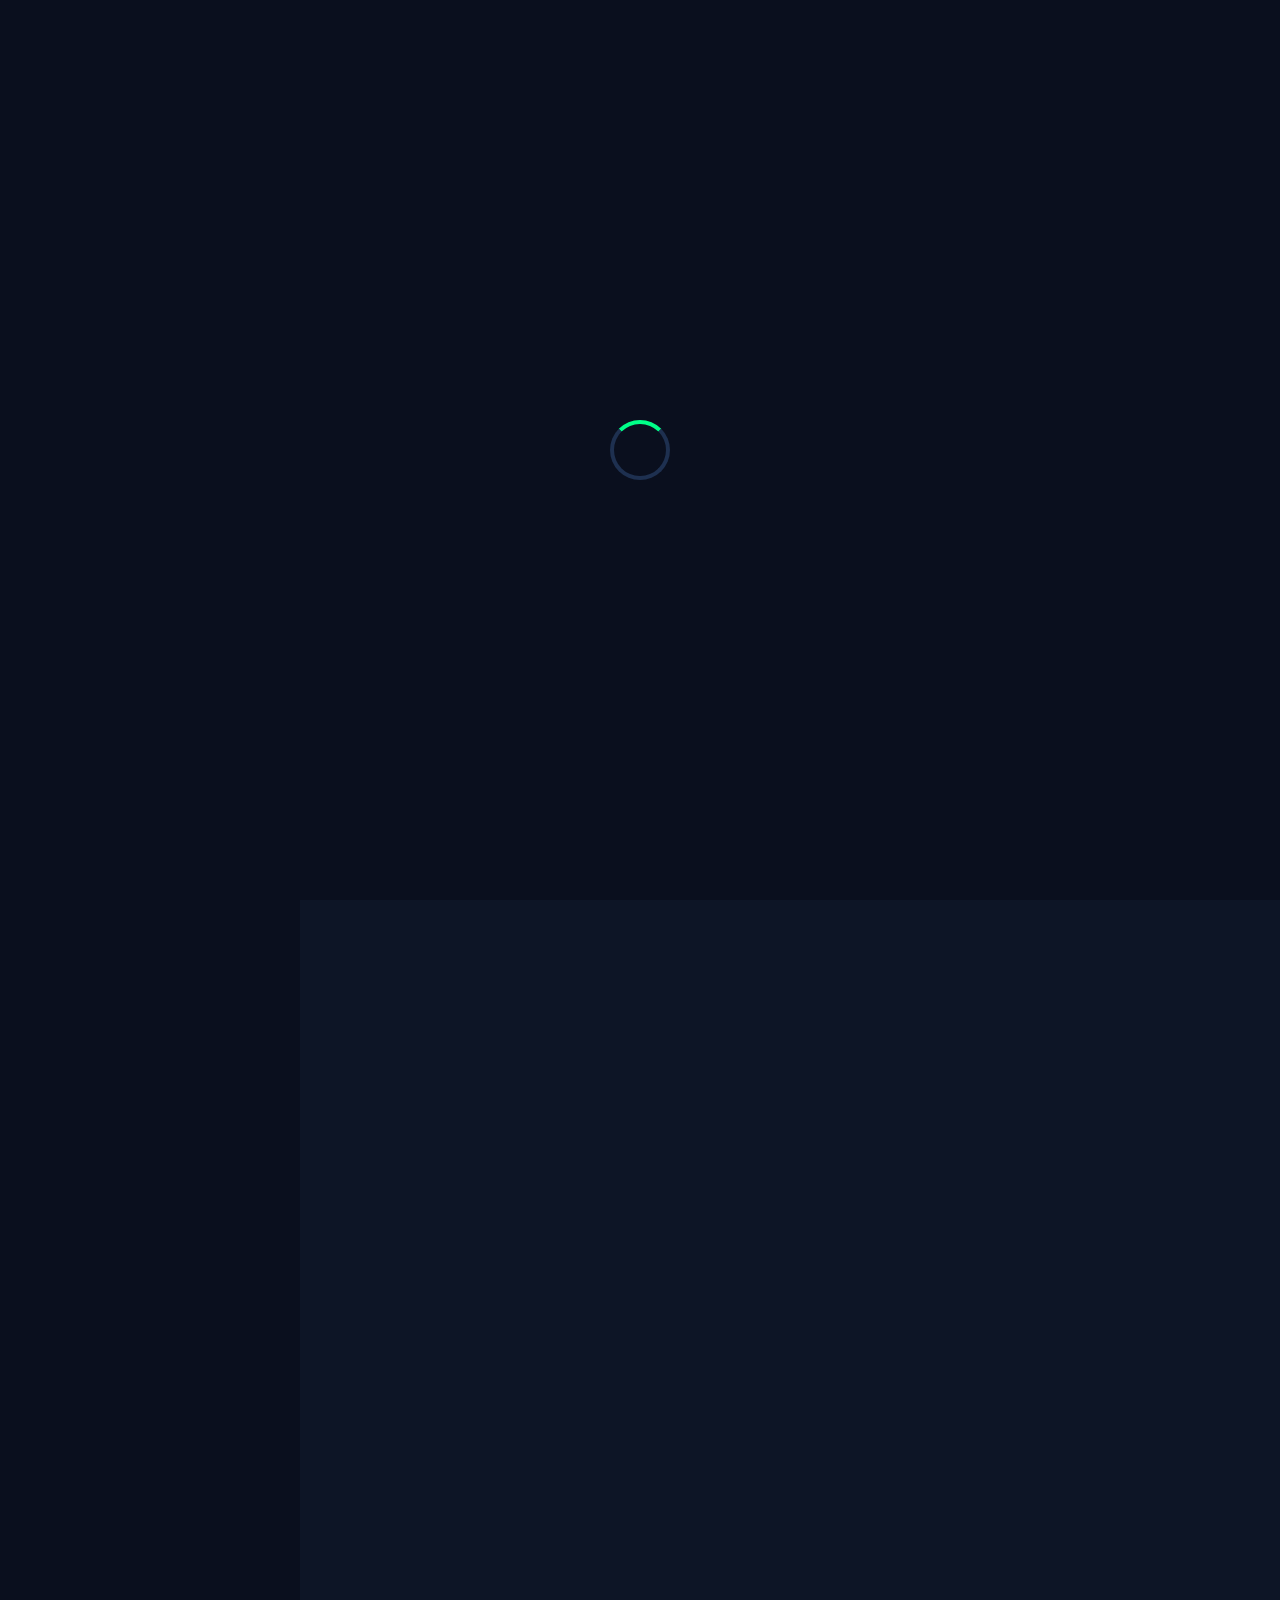
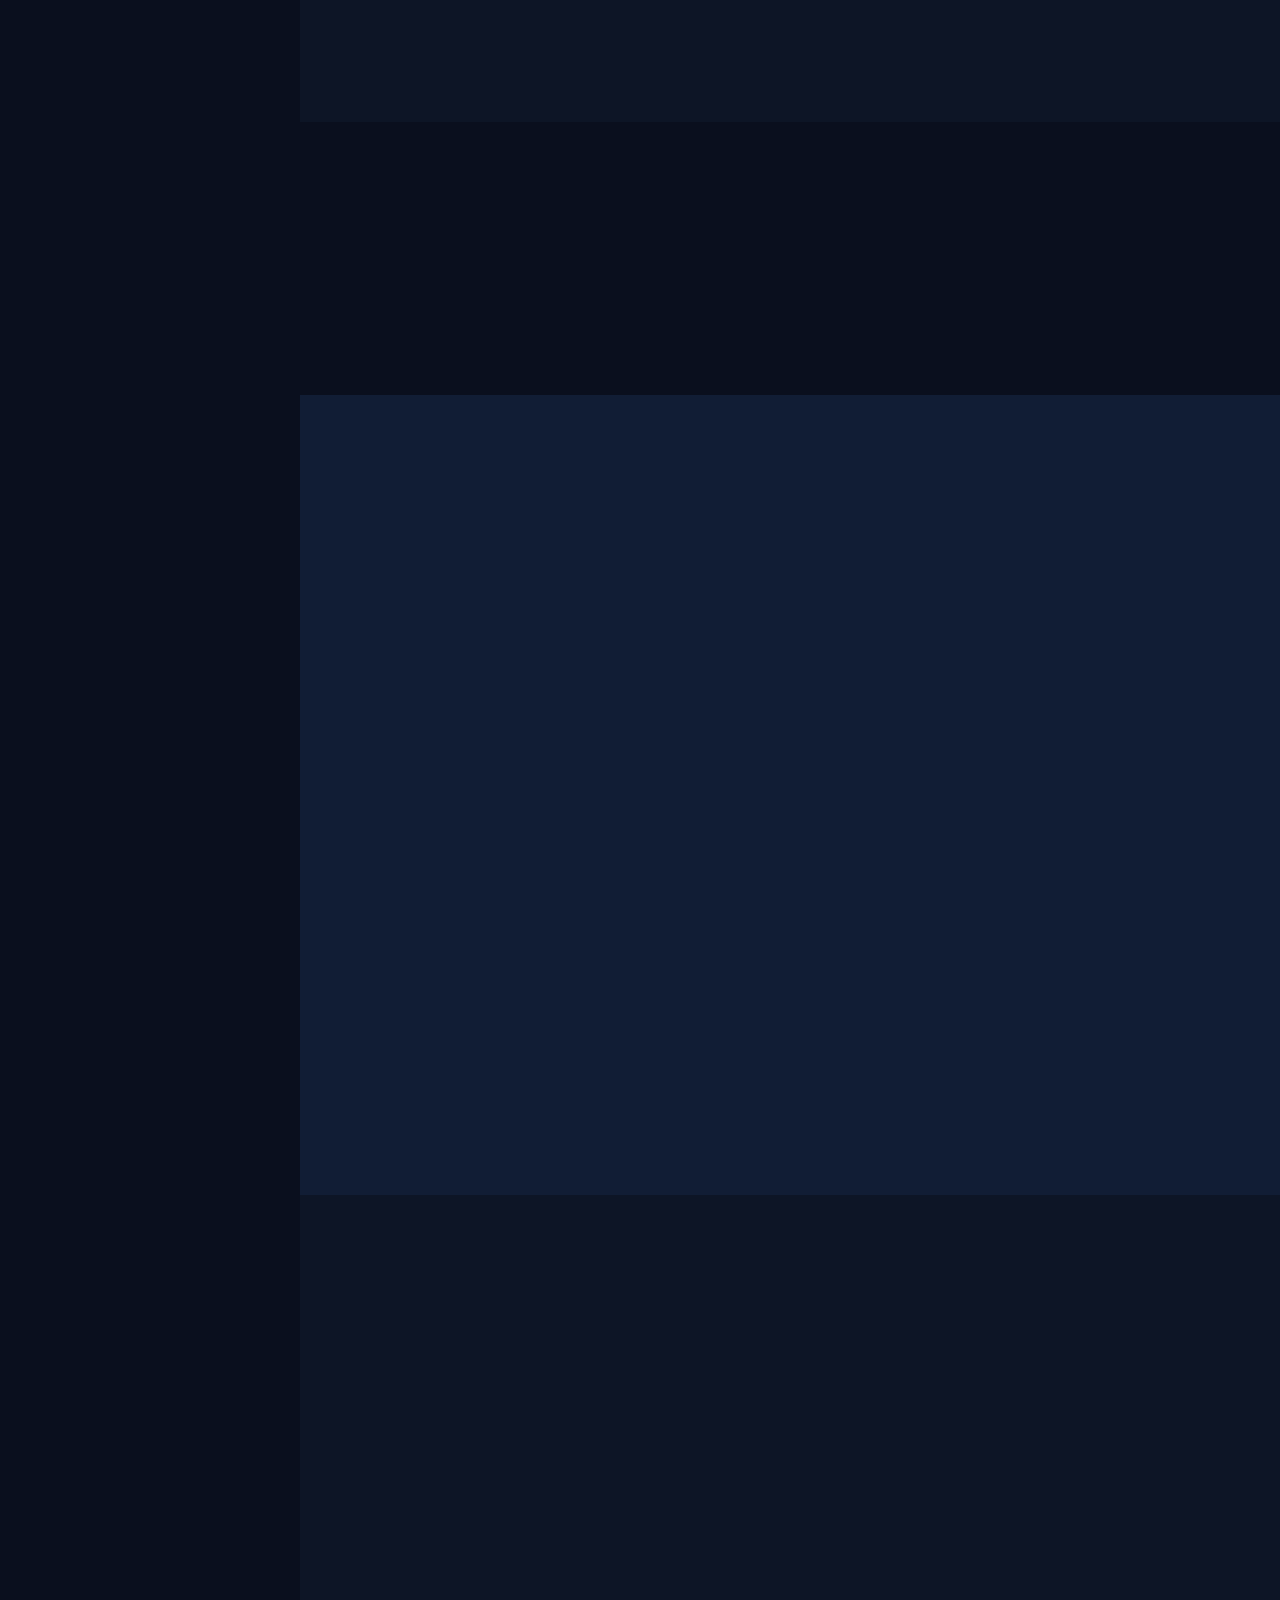
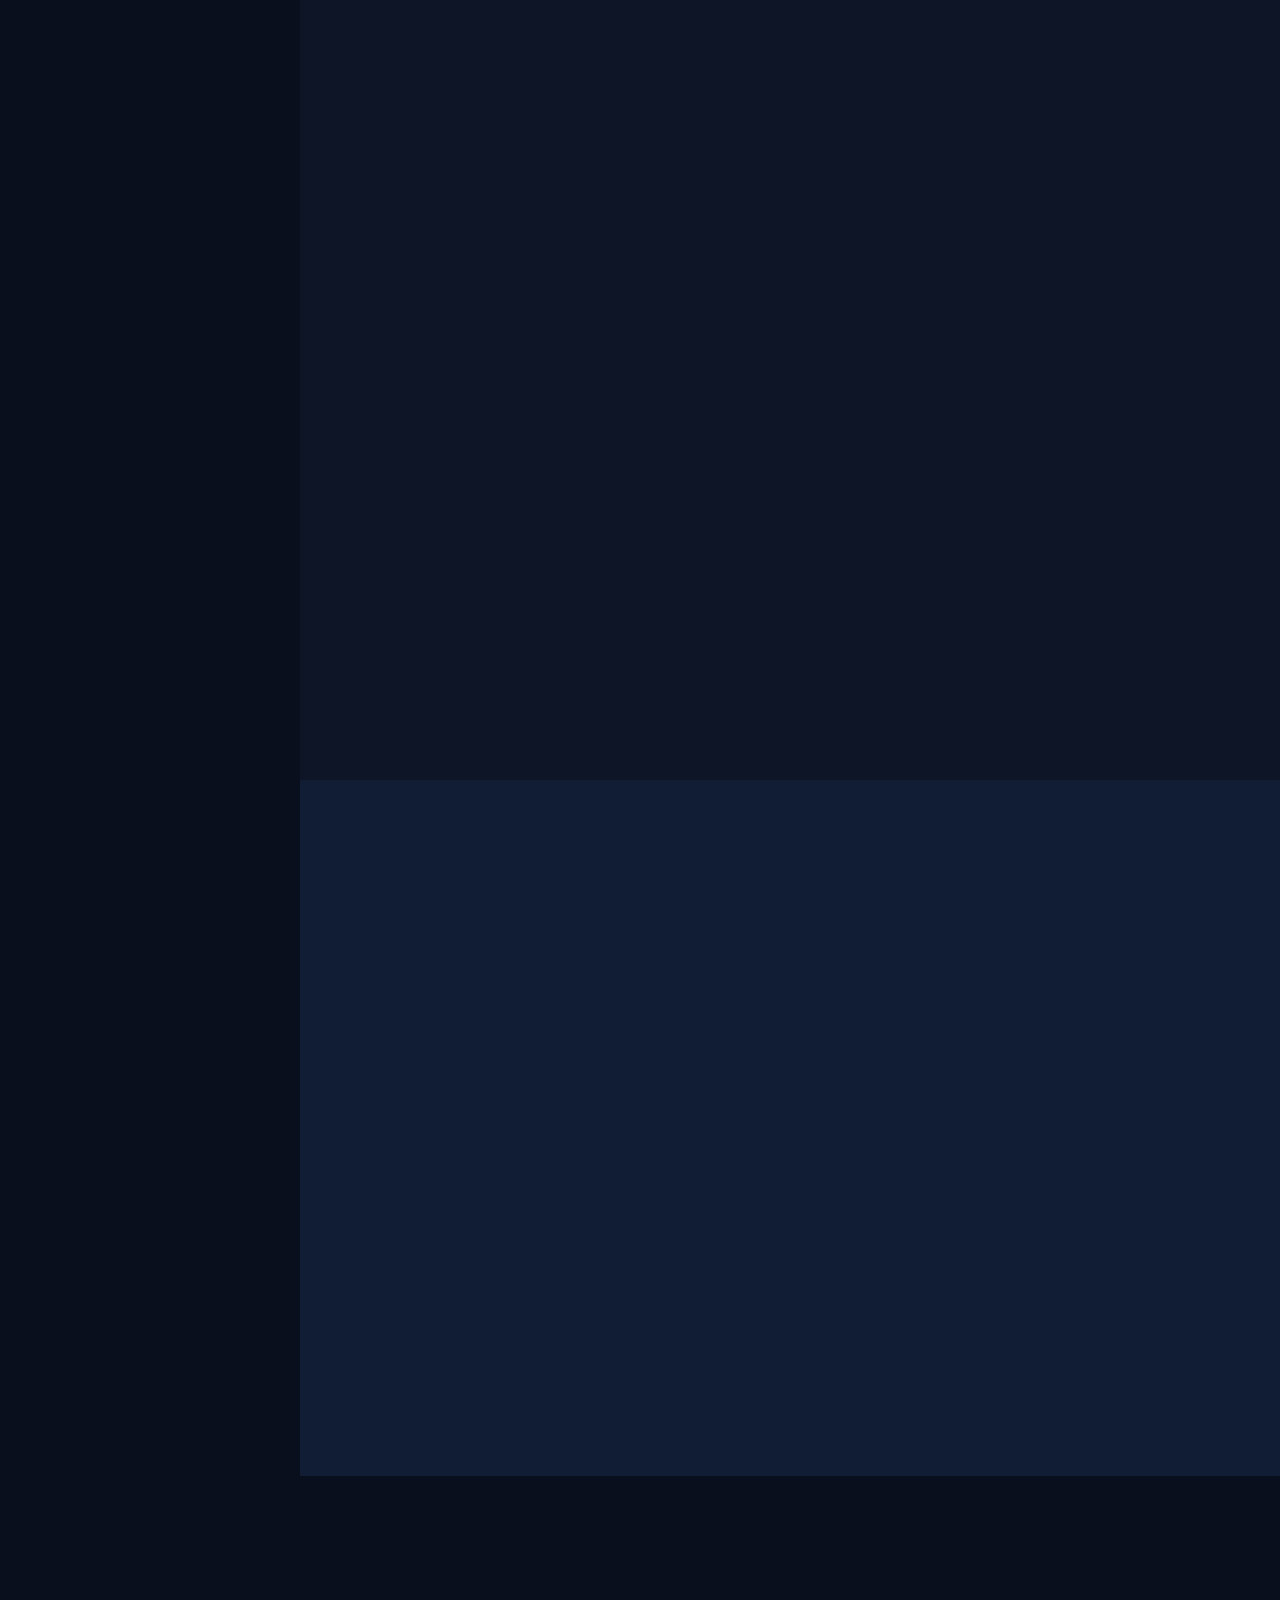
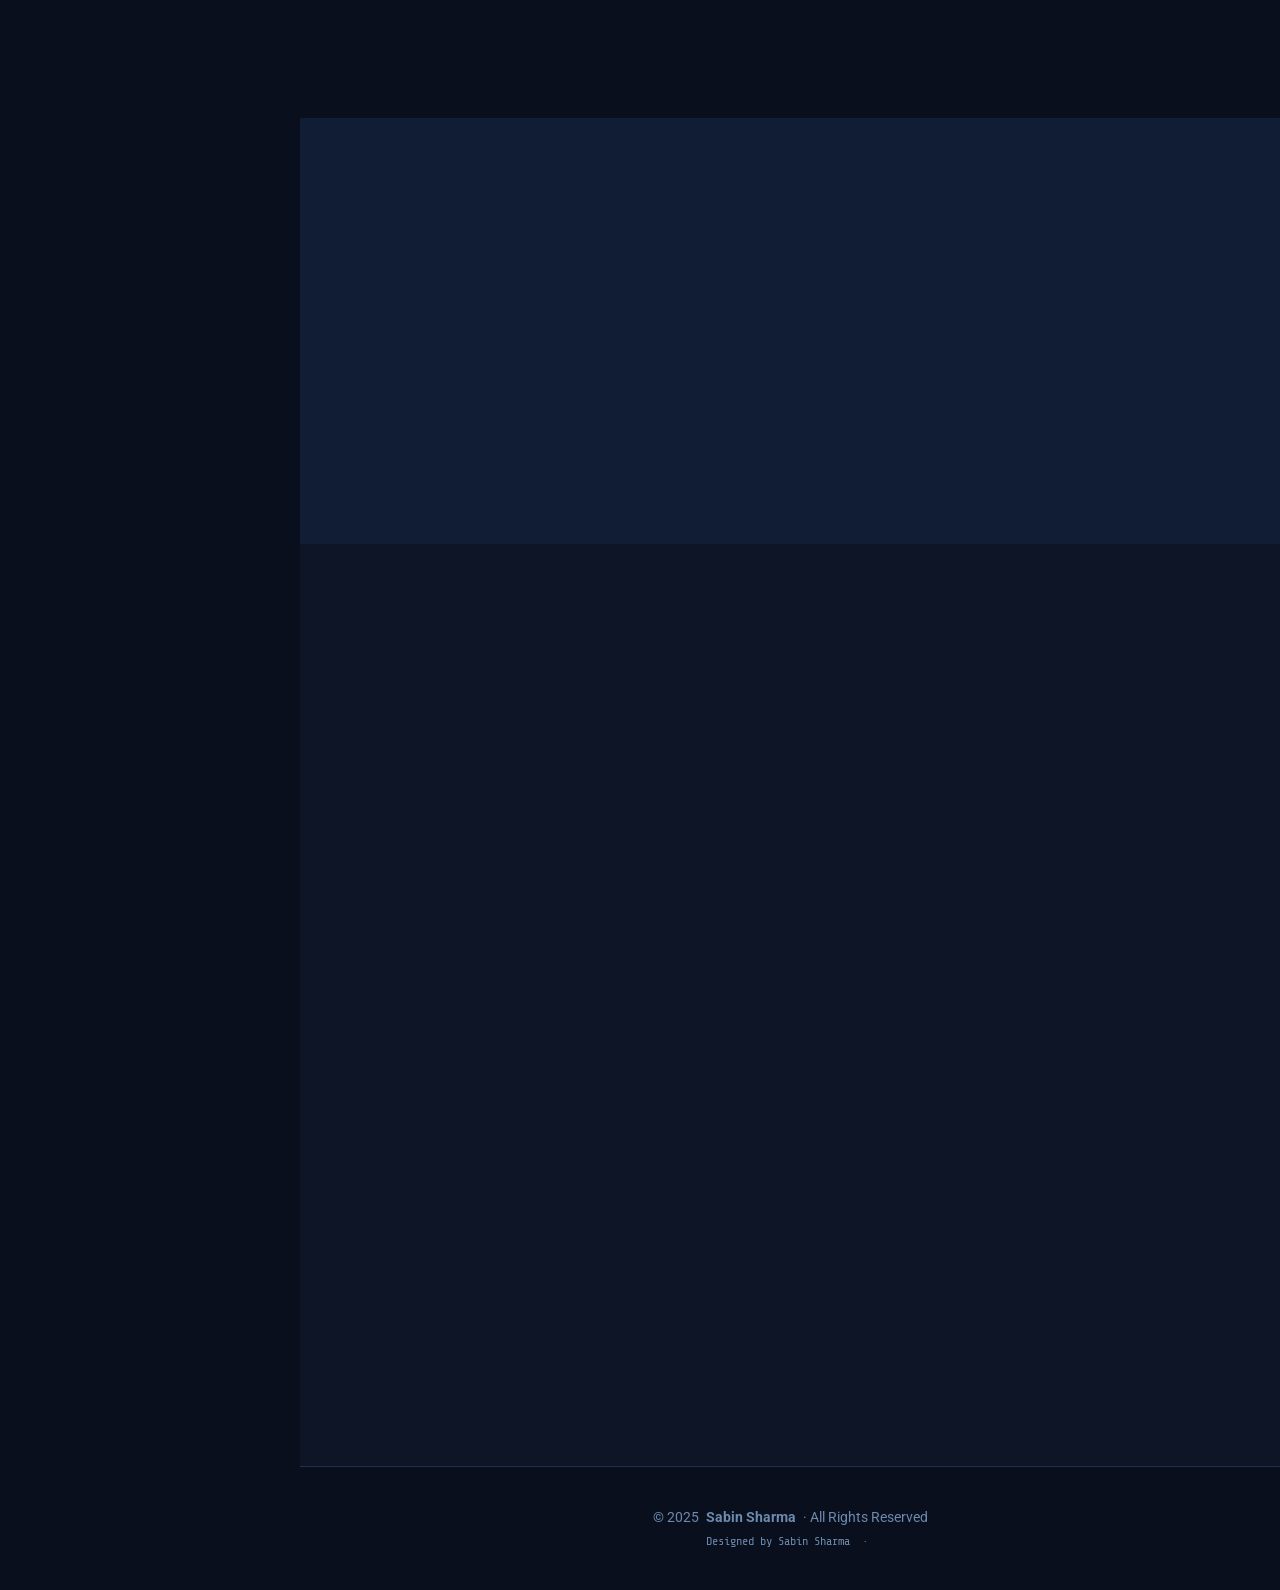
==== commit 795d5659: "refactor" ====
--- a/index.html
+++ b/index.html
@@ -14,8 +14,8 @@
     />
 
     <!-- Favicons -->
-    <link href="assets/img/favicon.png" rel="icon" />
-    <link href="assets/img/apple-touch-icon.png" rel="apple-touch-icon" />
+    <link href="assets/img/favicon/favicon.ico" rel="icon" />
+    <link href="assets/img/favicon/apple-touch-icon.png" rel="apple-touch-icon" />
 
     <!-- Fonts -->
     <link href="https://fonts.googleapis.com" rel="preconnect" />
--- a/assets/css/main.css
+++ b/assets/css/main.css
@@ -1,5 +1,5 @@
 /**
-* Template Name: iPortfolio – Cybersecurity Theme
+
 * Customised by: Sabin Sharma (ninjax)
 */
 
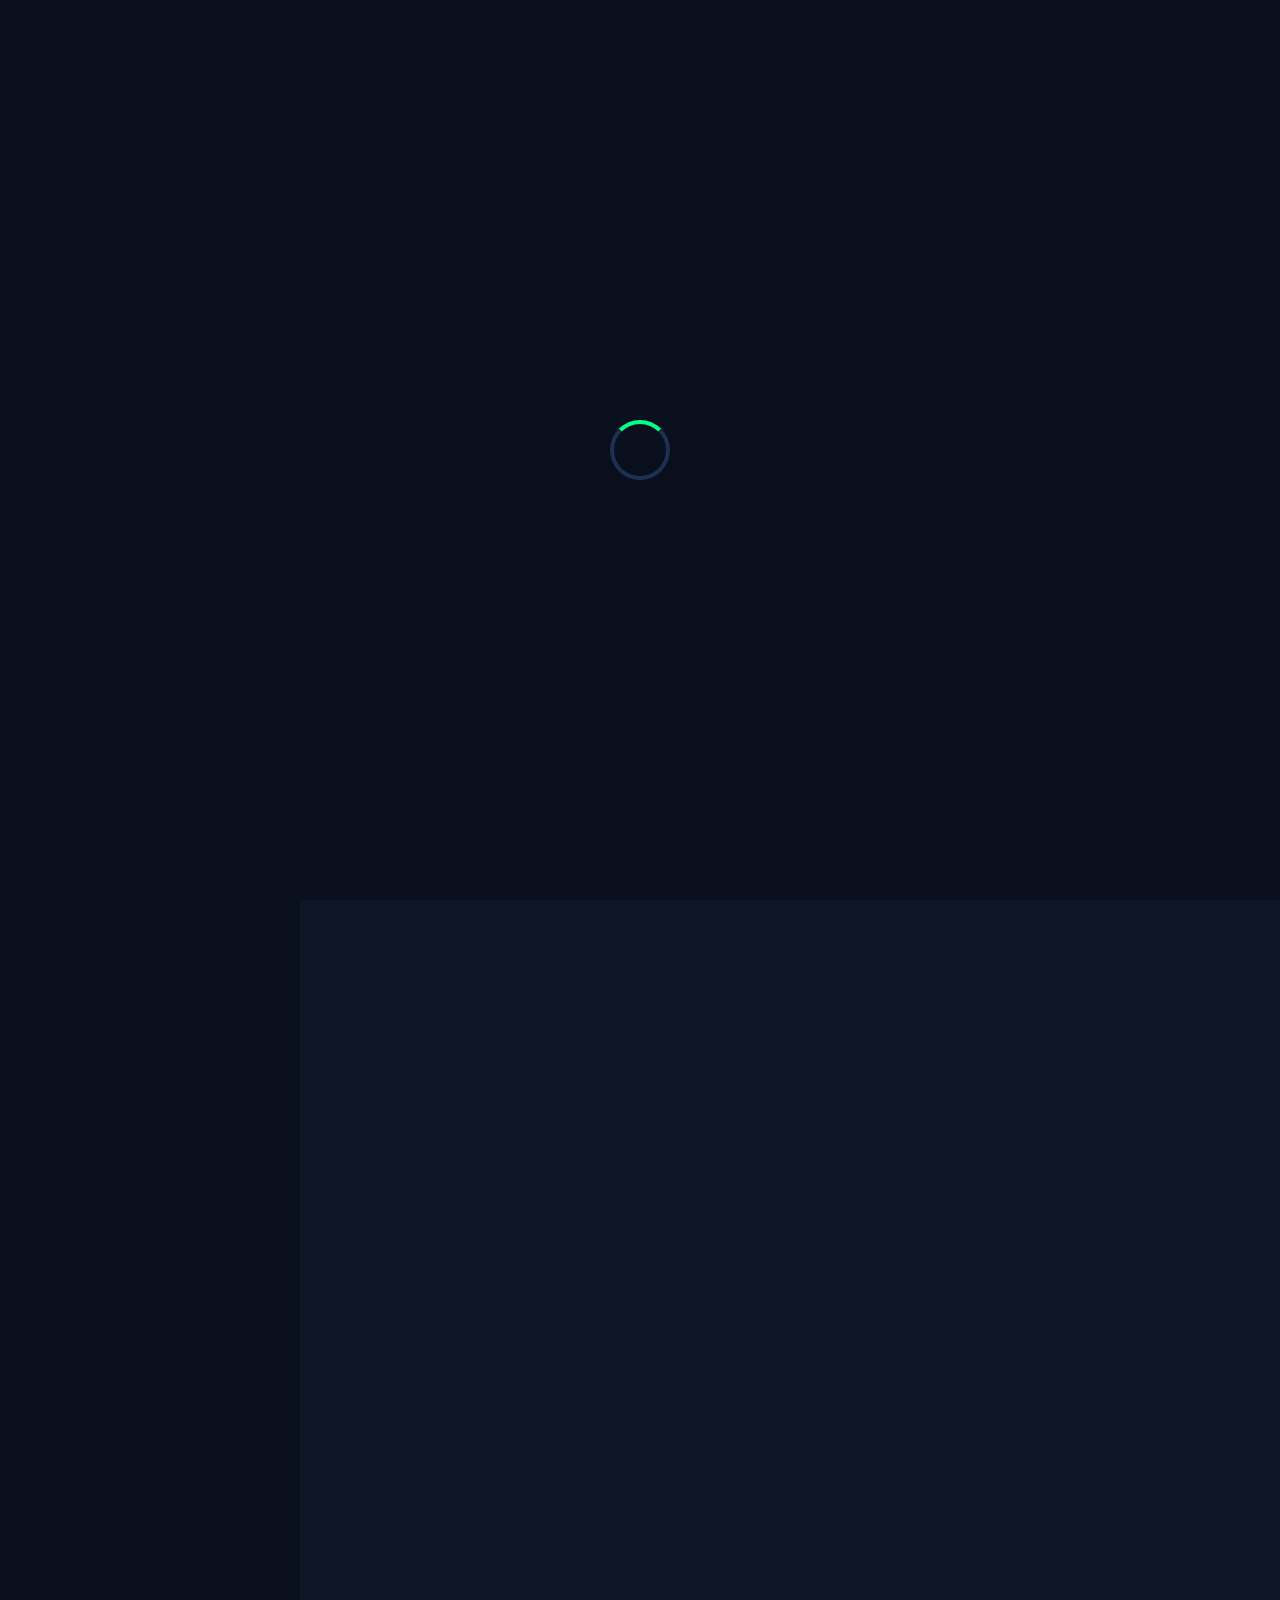
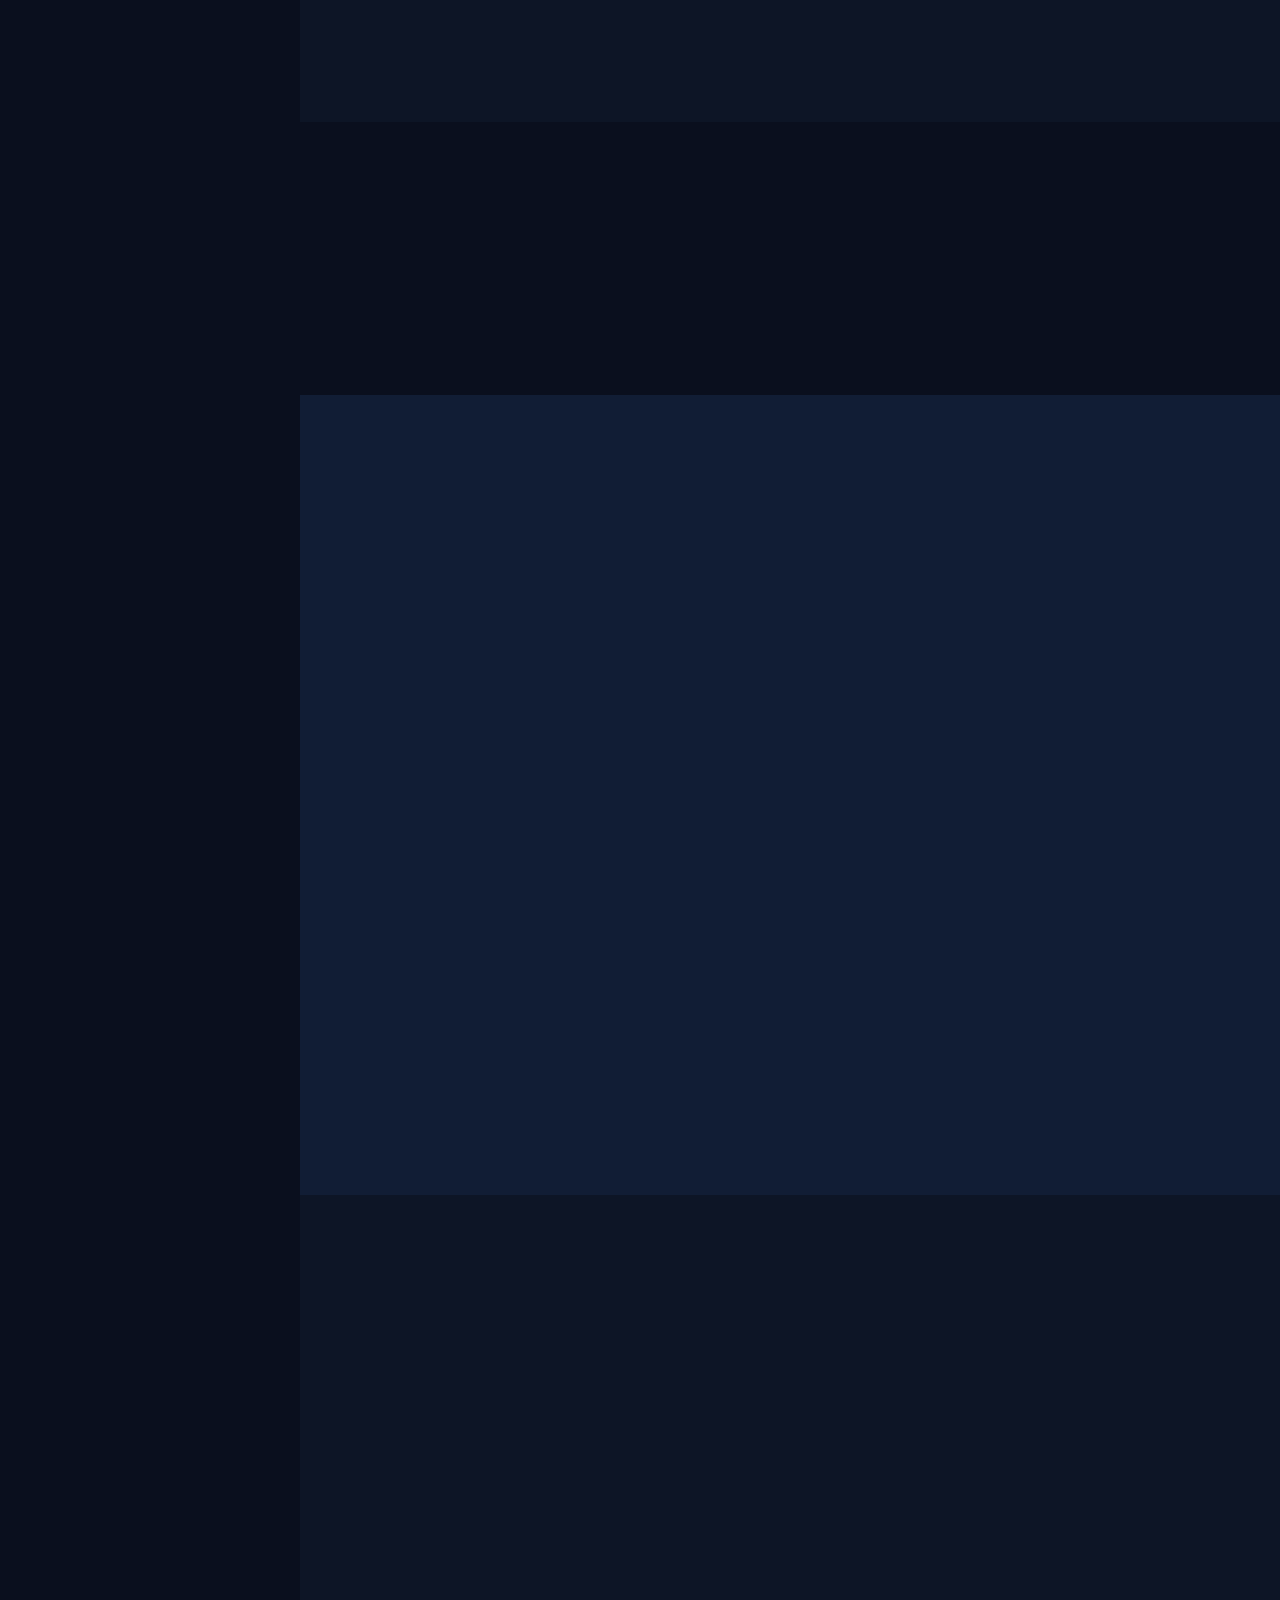
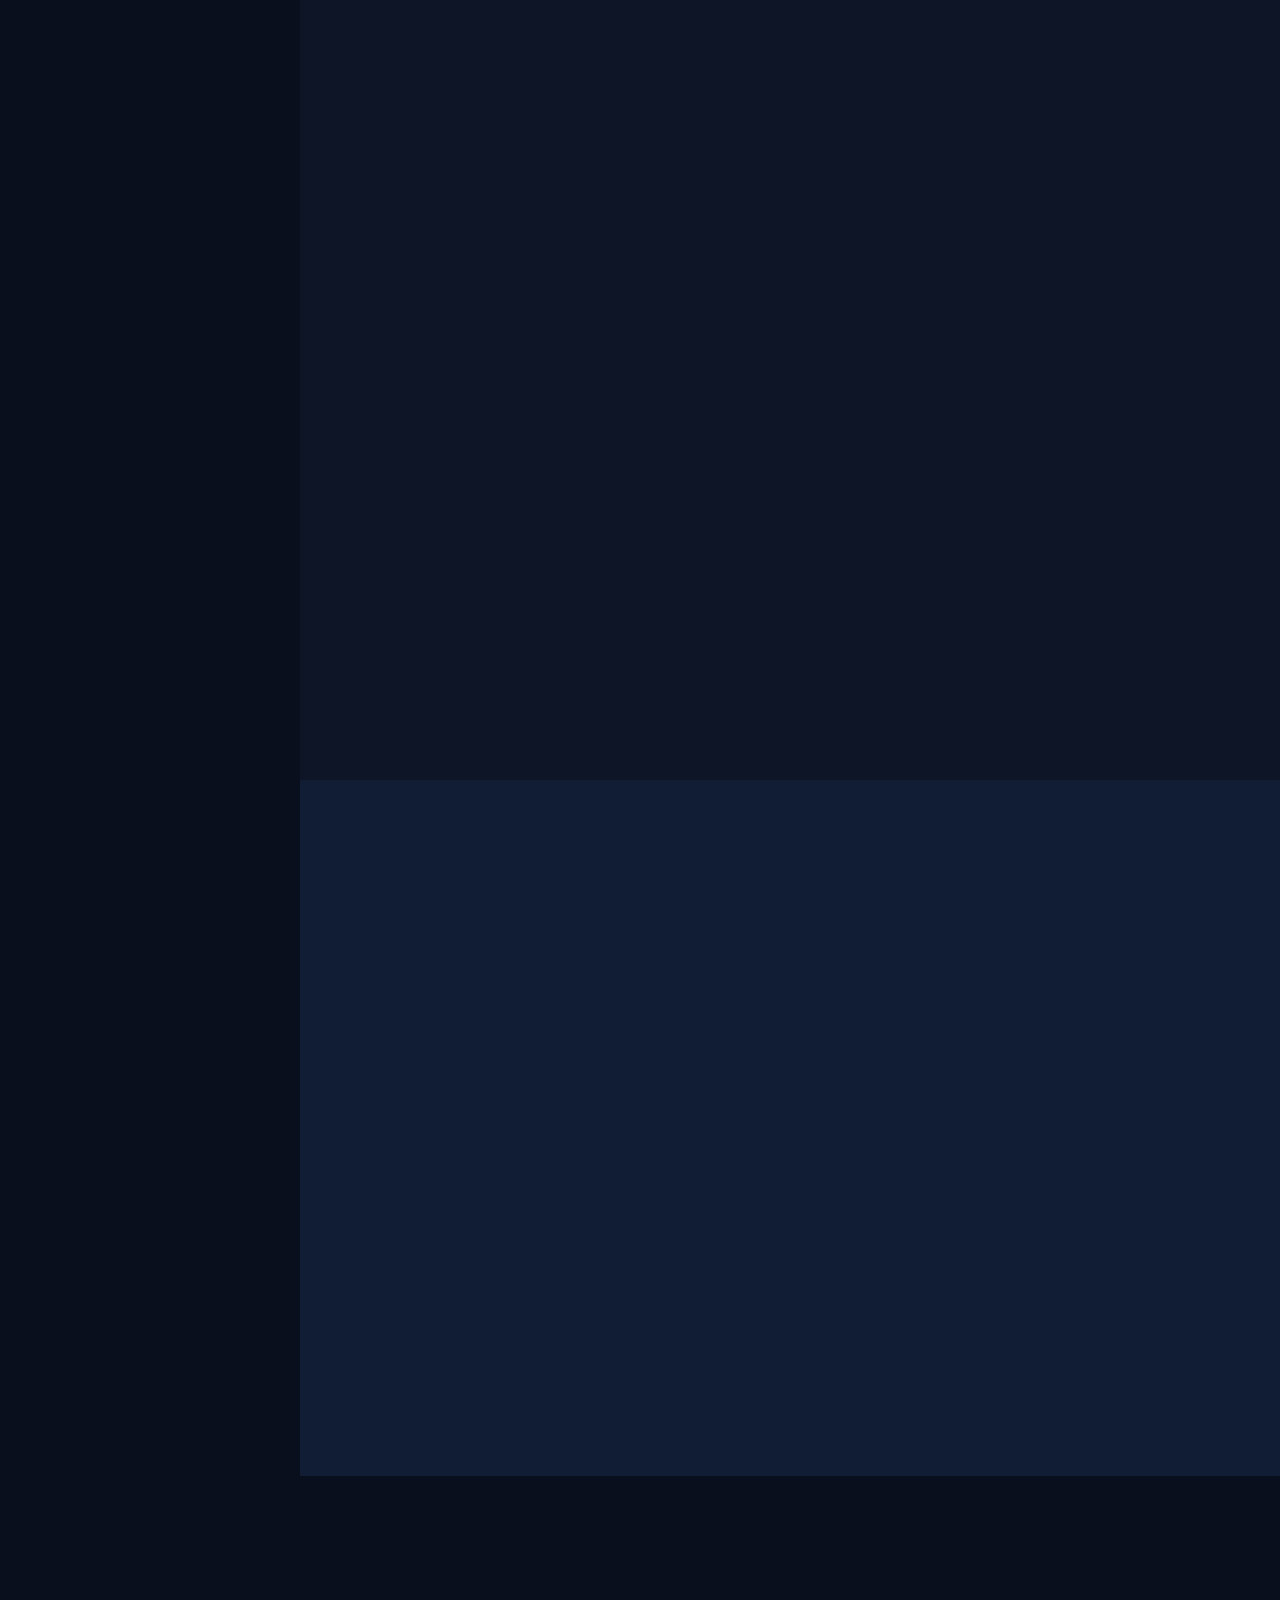
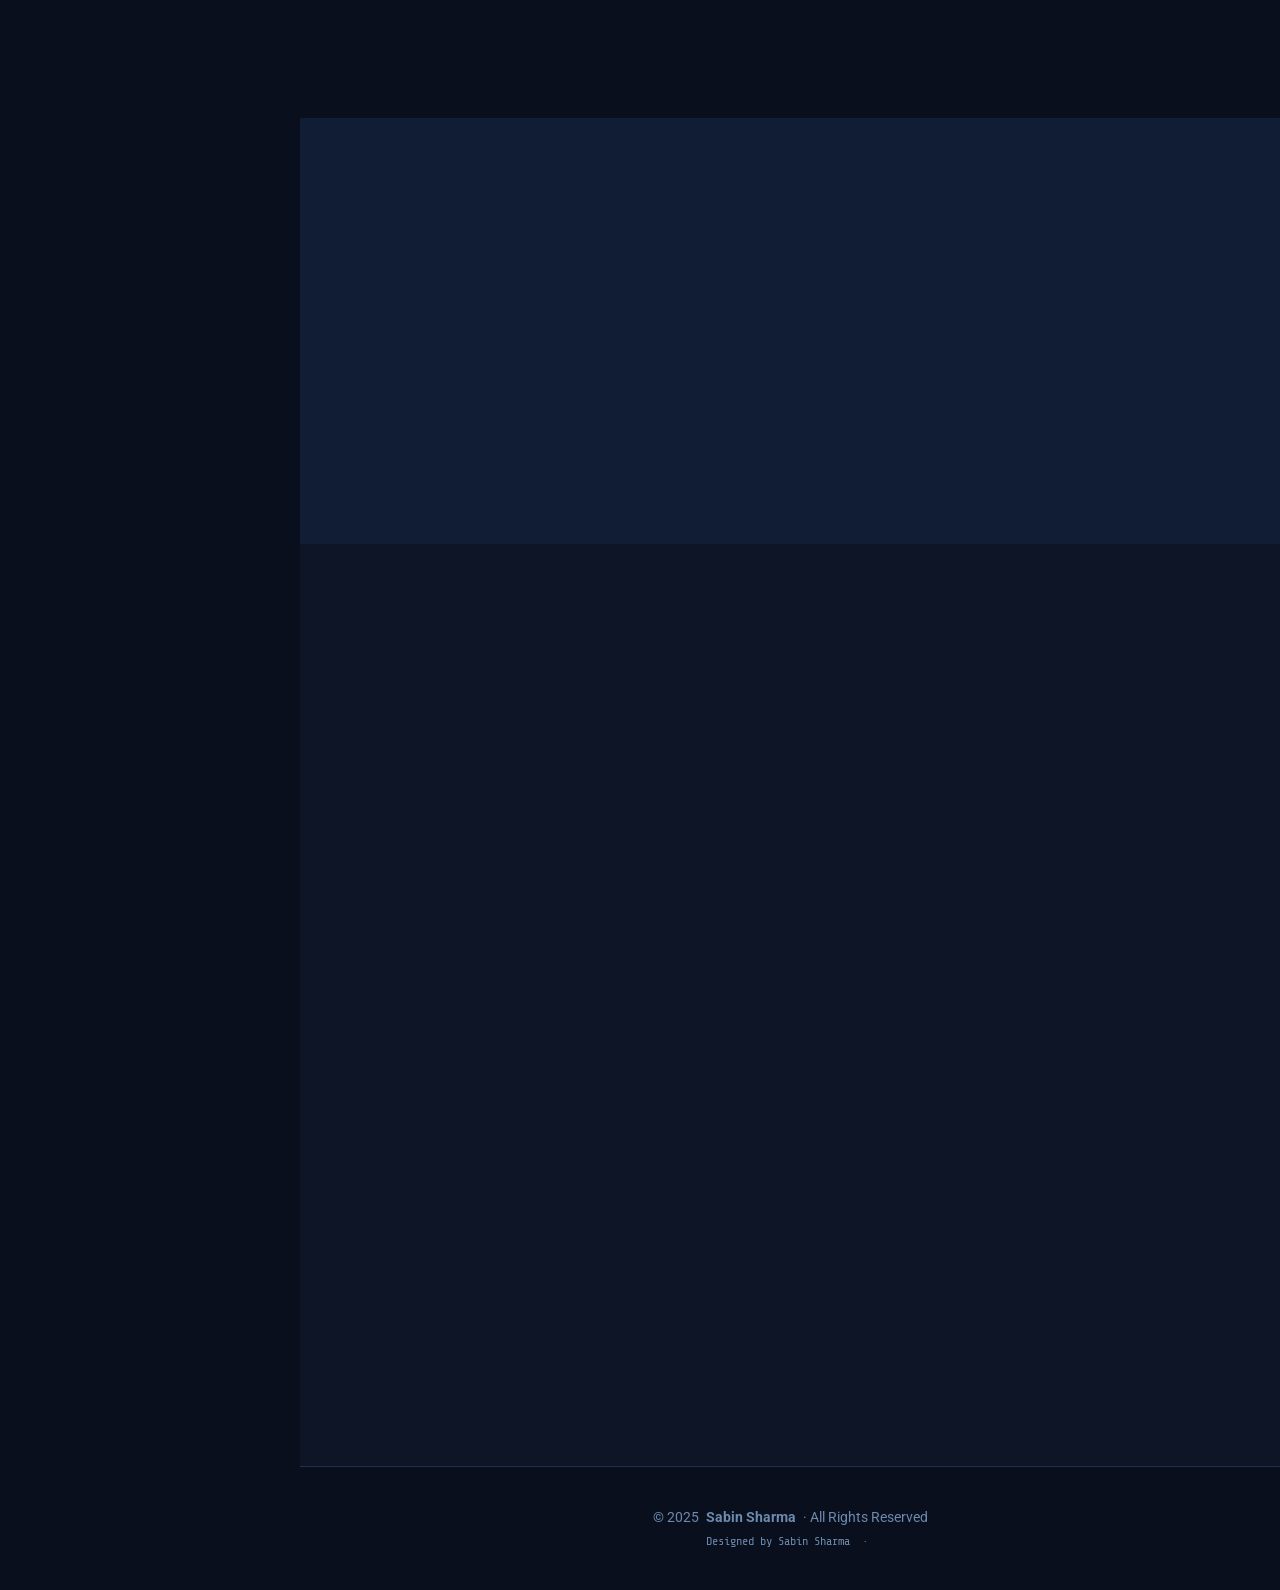
==== commit 4252f39e: "this is it" ====
--- a/index.html
+++ b/index.html
@@ -14,8 +14,8 @@
     />
 
     <!-- Favicons -->
-    <link href="assets/img/favicon/favicon.ico" rel="icon" />
-    <link href="assets/img/favicon/apple-touch-icon.png" rel="apple-touch-icon" />
+    <link href="assets/img/favicon/apple-touch-icon.png" rel="icon" />
+    <link href="assets/img/favicon/favicon-96x96.png" rel="apple-touch-icon" />
 
     <!-- Fonts -->
     <link href="https://fonts.googleapis.com" rel="preconnect" />
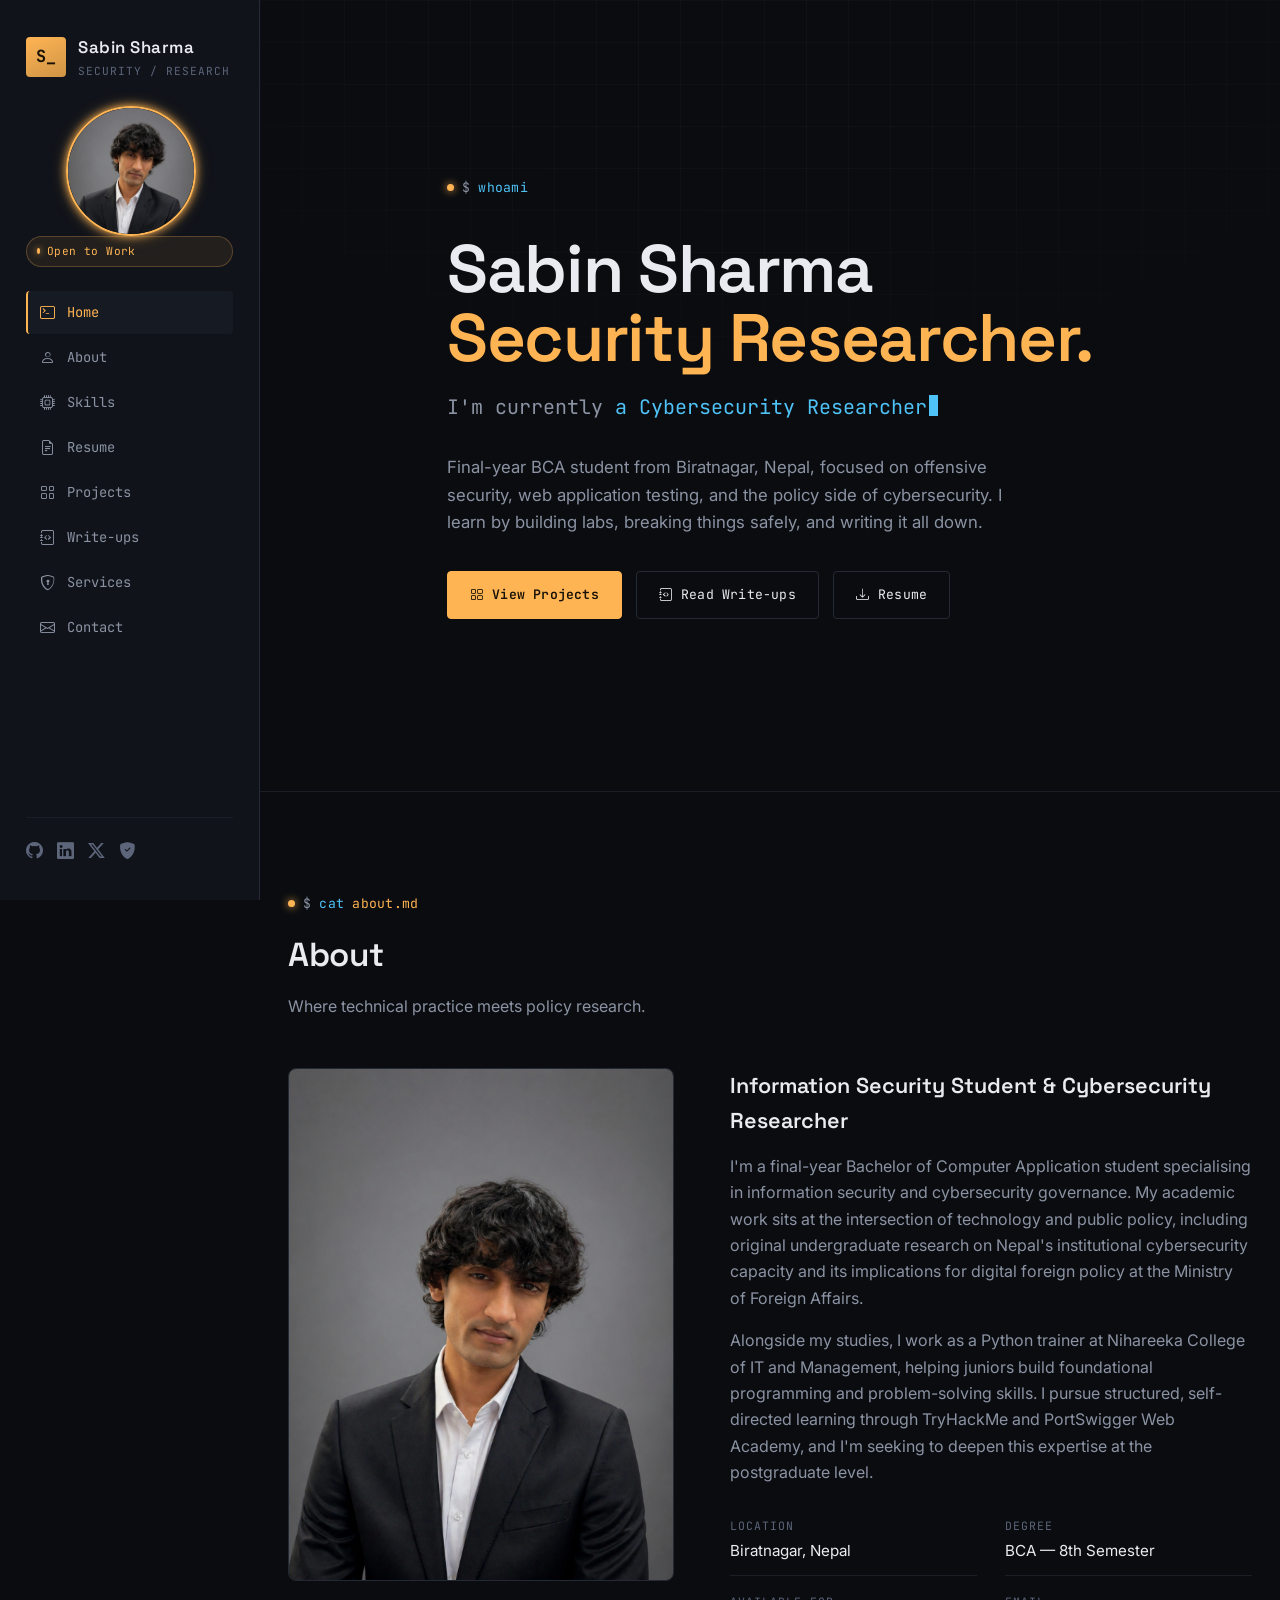
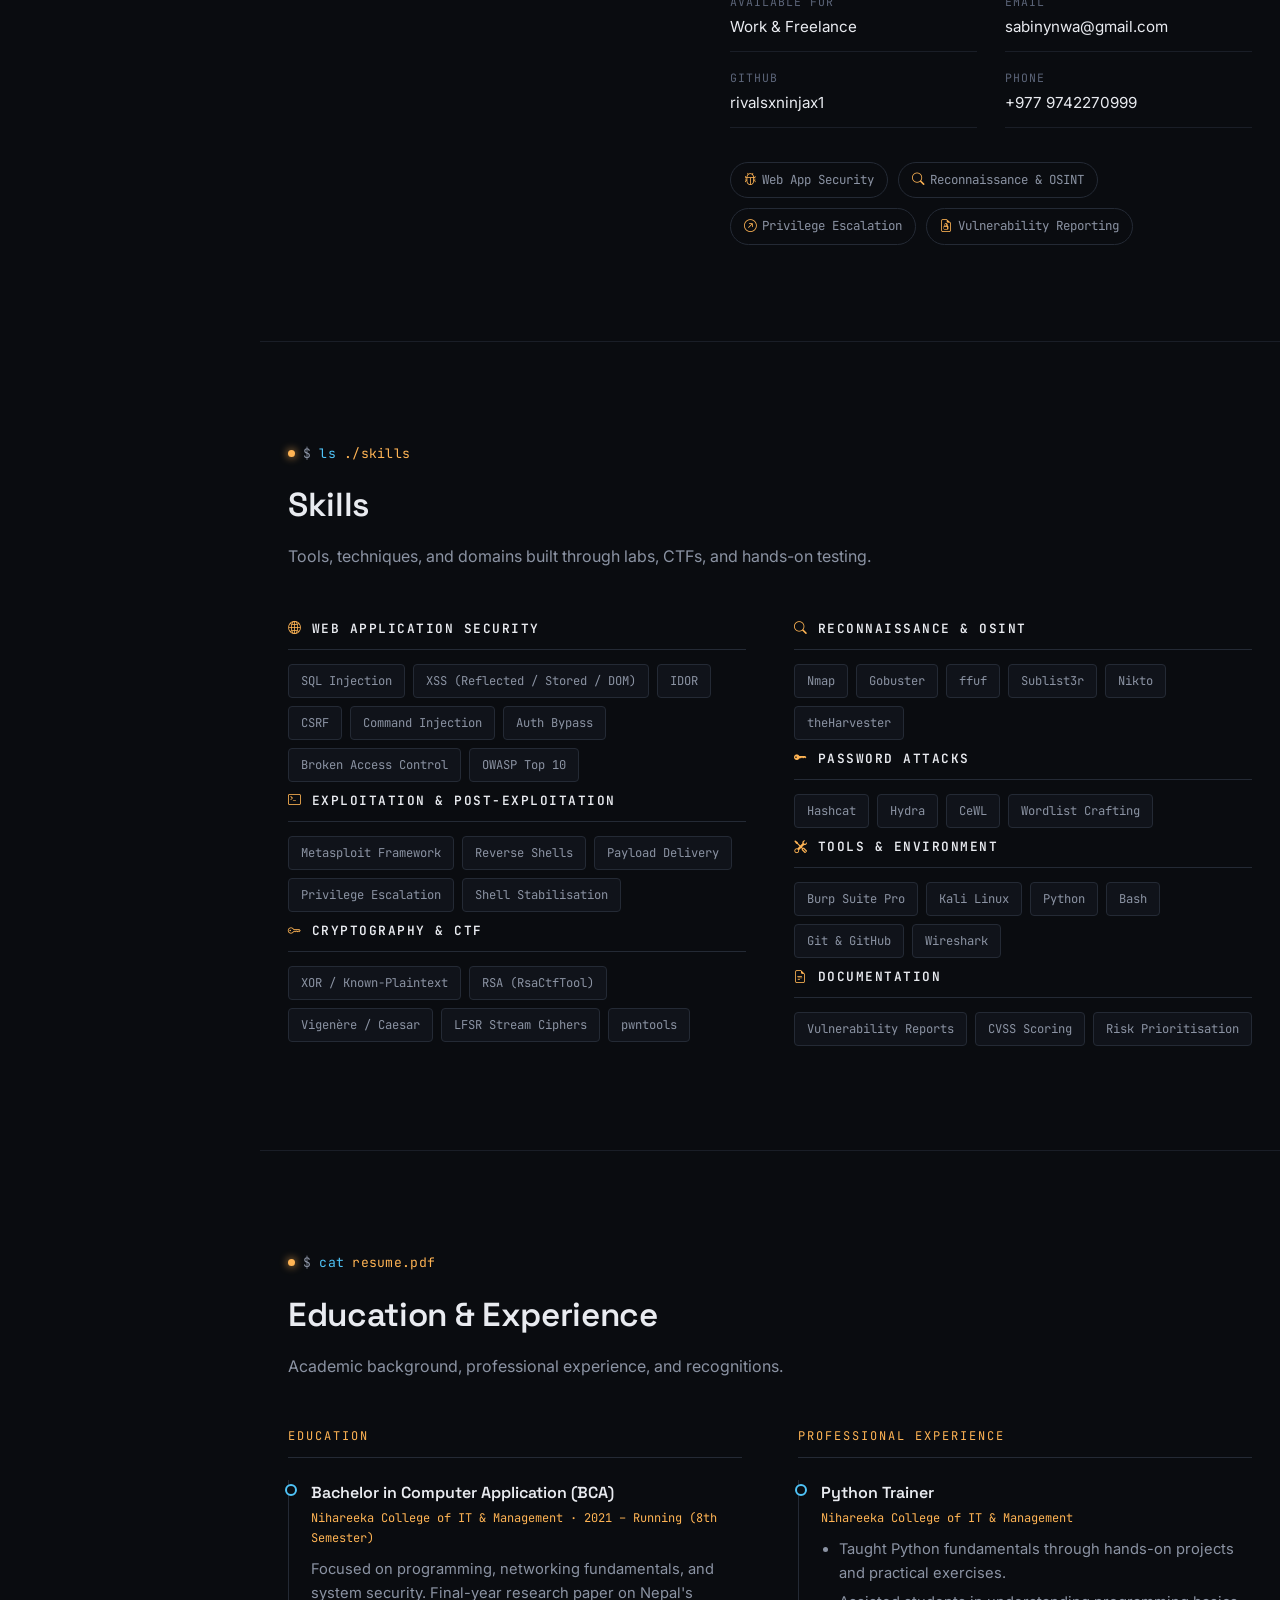
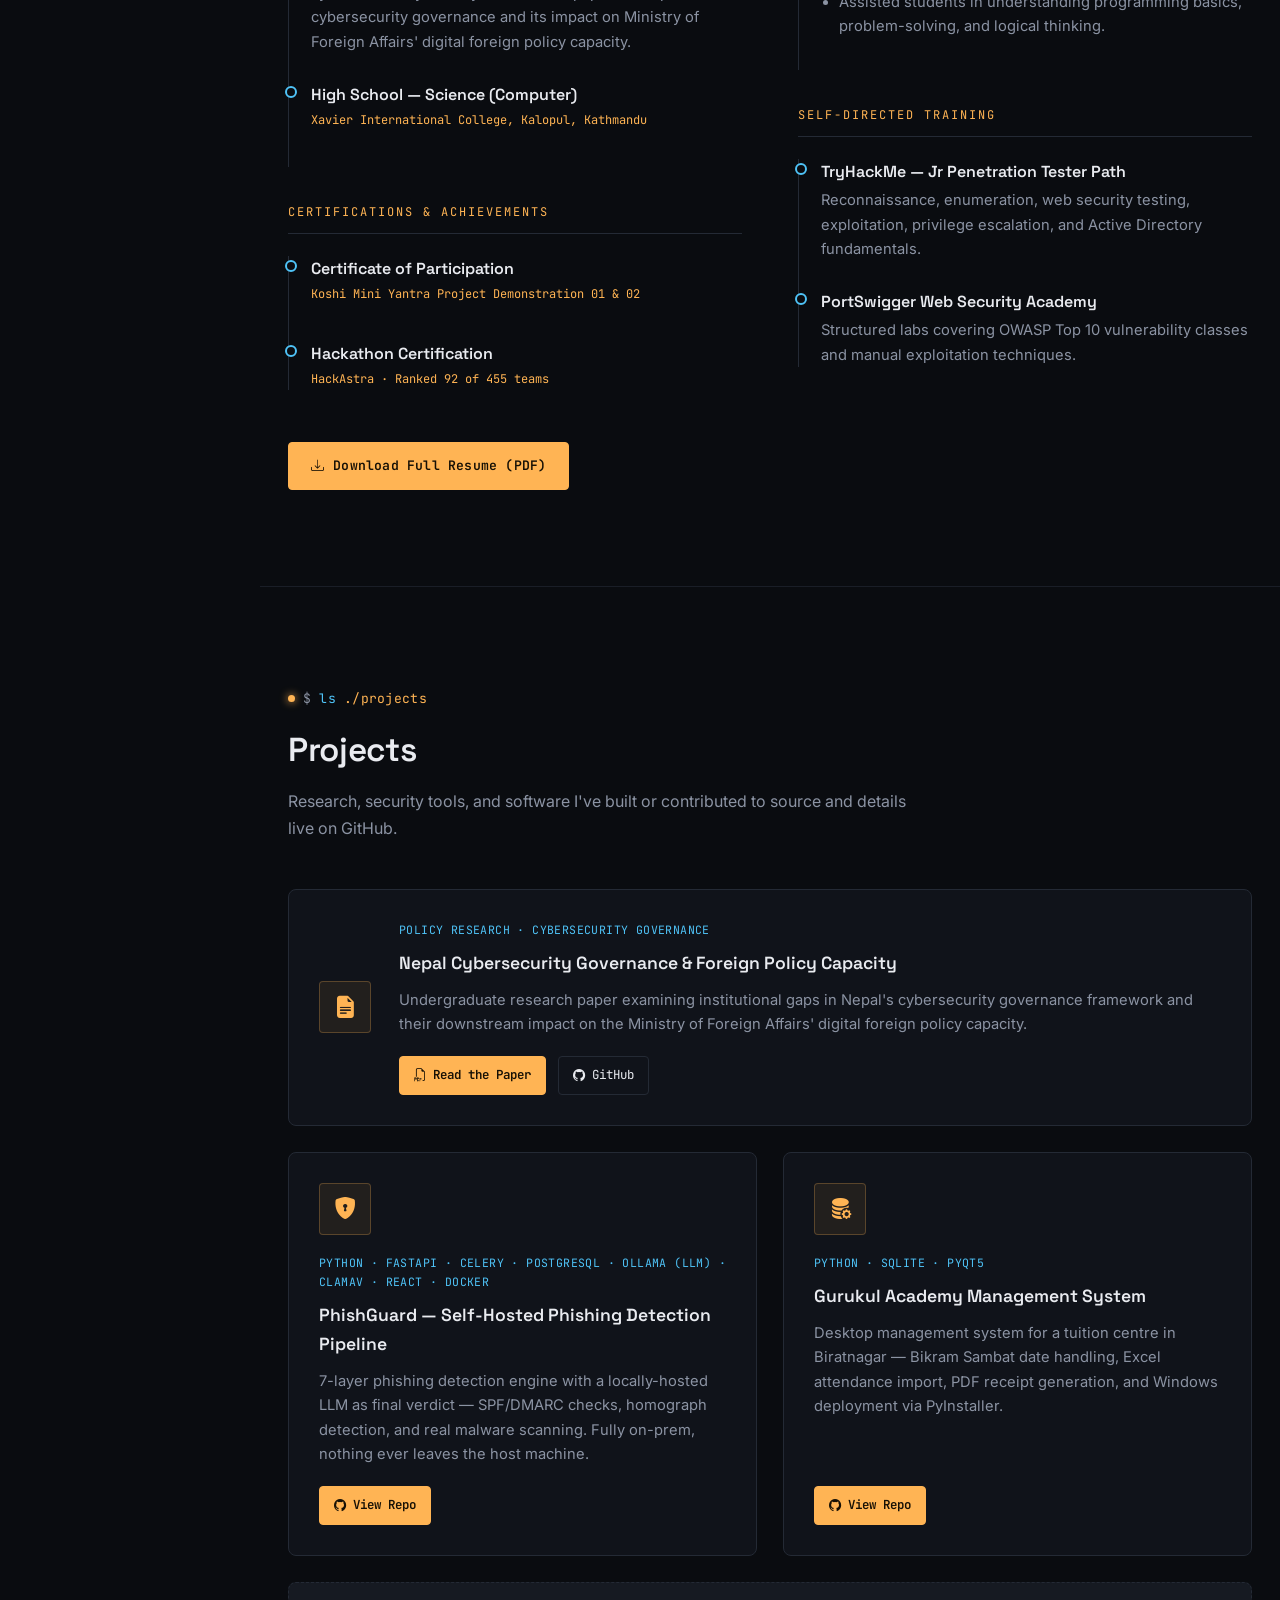
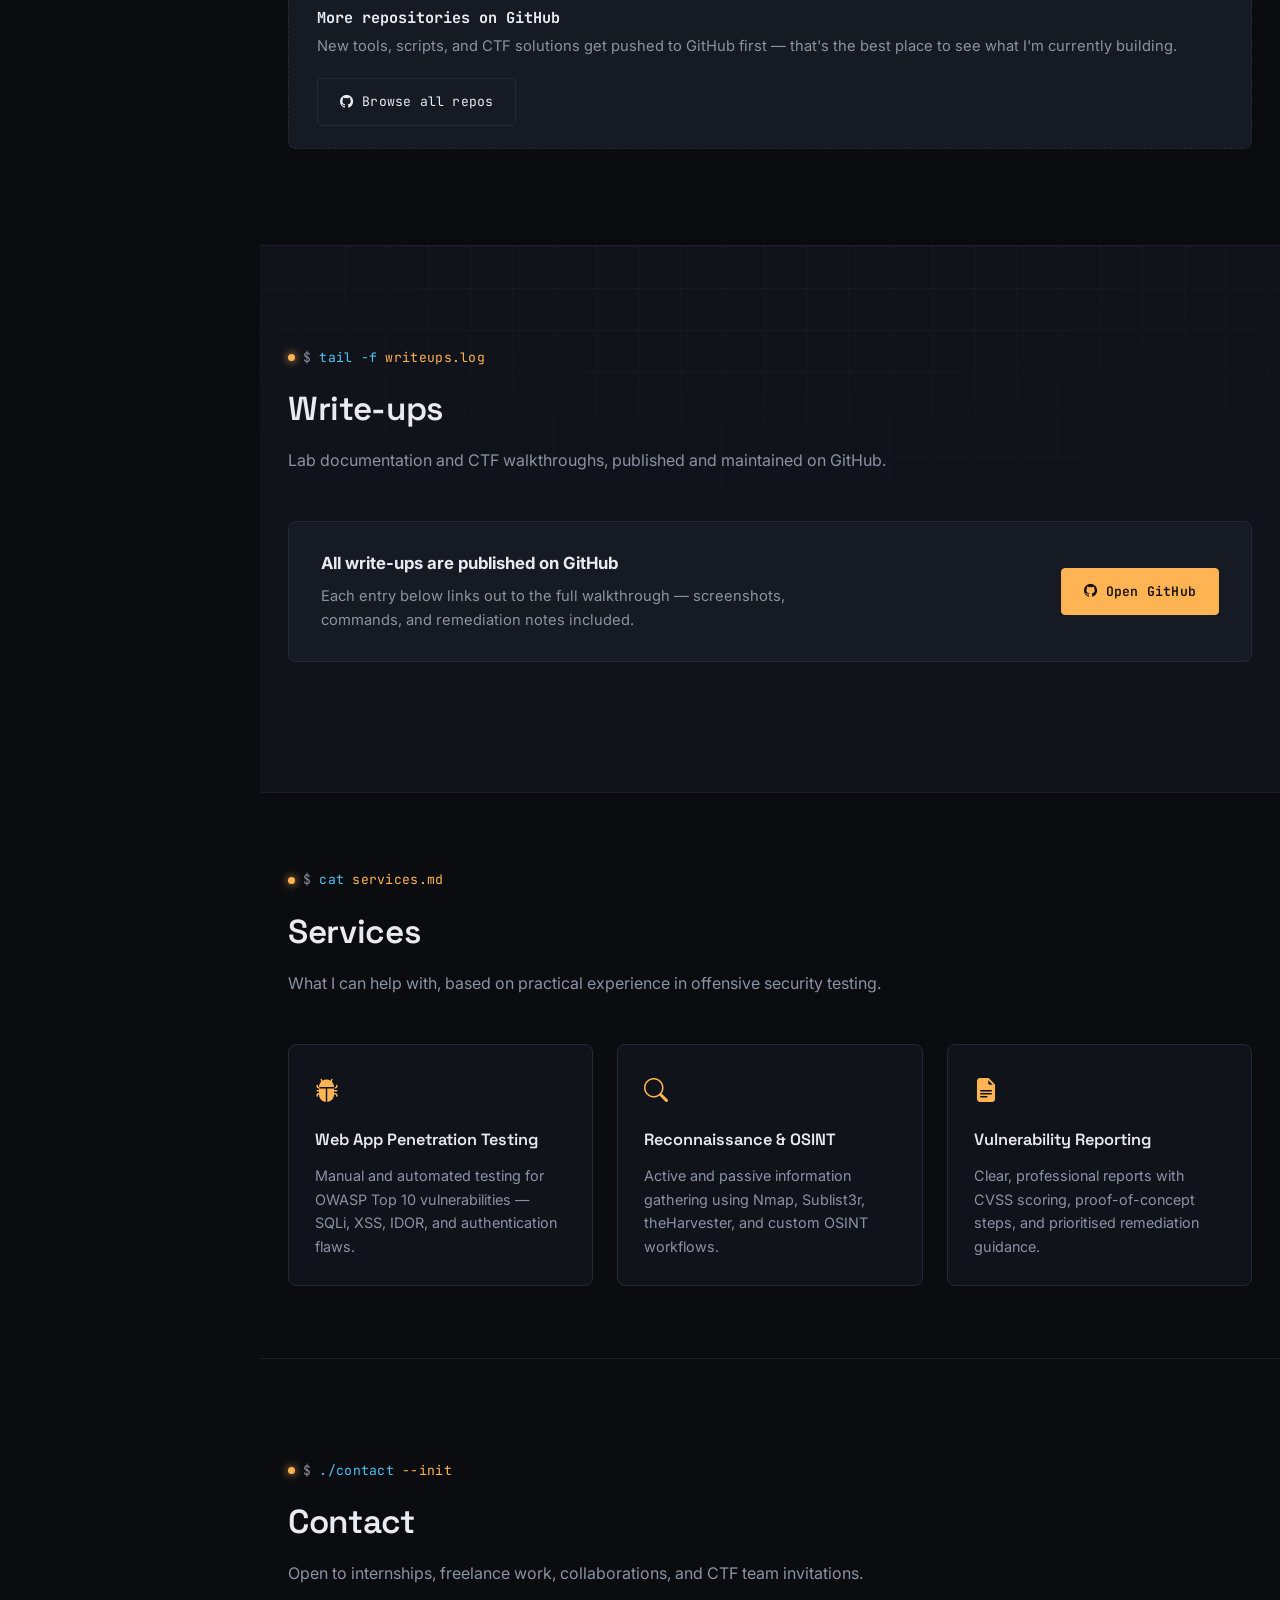
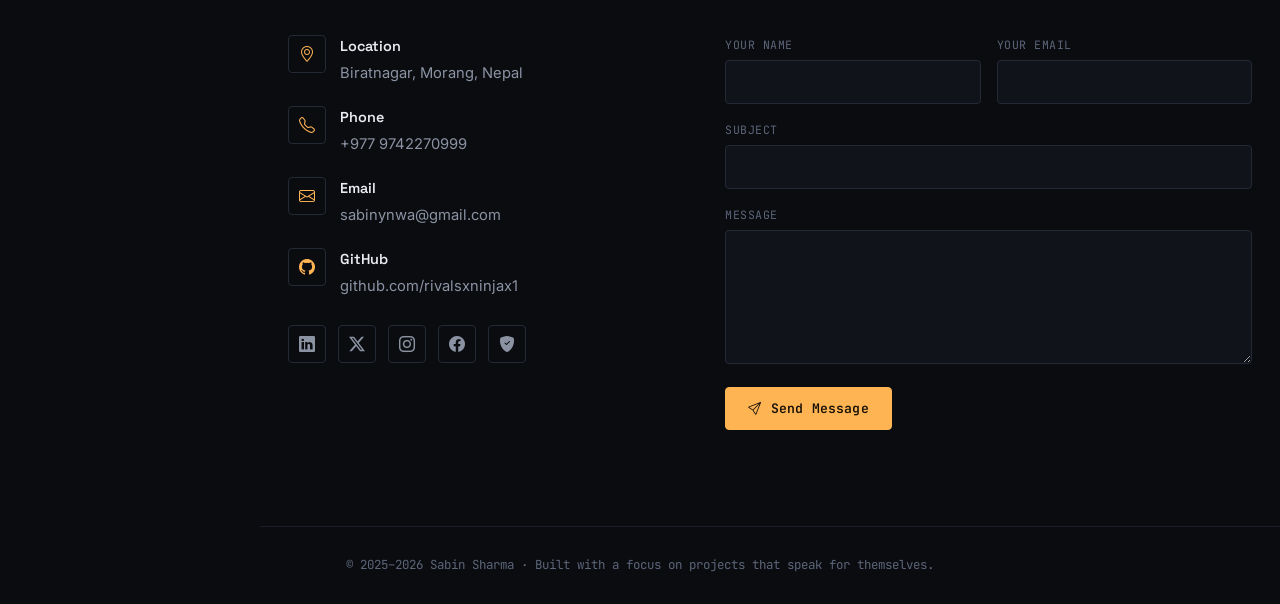
==== commit 3ad238f2: "Refactor: complete portfolio redesign" ====
--- a/index.html
+++ b/index.html
@@ -1,1524 +1,522 @@
 <!doctype html>
 <html lang="en">
-  <head>
-    <meta charset="utf-8" />
-    <meta content="width=device-width, initial-scale=1.0" name="viewport" />
-    <title>Sabin Sharma | Cybersecurity Threat Analyst</title>
-    <meta
-      content="Sabin Sharma – Cybersecurity student, ethical hacker, penetration tester from Biratnagar, Nepal."
-      name="description"
-    />
-    <meta
-      content="cybersecurity, ethical hacking, penetration testing, CTF, Nepal, Sabin Sharma"
-      name="keywords"
-    />
-
-    <!-- Favicons -->
-    <link href="assets/img/favicon/apple-touch-icon.png" rel="icon" />
-    <link href="assets/img/favicon/favicon-96x96.png" rel="apple-touch-icon" />
-
-    <!-- Fonts -->
-    <link href="https://fonts.googleapis.com" rel="preconnect" />
-    <link href="https://fonts.gstatic.com" rel="preconnect" crossorigin />
-    <link
-      href="https://fonts.googleapis.com/css2?family=Share+Tech+Mono&family=Roboto:wght@300;400;500;700&family=Poppins:wght@300;400;600;700&display=swap"
-      rel="stylesheet"
-    />
-
-    <!-- Vendor CSS Files -->
-    <link
-      href="assets/vendor/bootstrap/css/bootstrap.min.css"
-      rel="stylesheet"
-    />
-    <link
-      href="assets/vendor/bootstrap-icons/bootstrap-icons.css"
-      rel="stylesheet"
-    />
-    <link href="assets/vendor/aos/aos.css" rel="stylesheet" />
-    <link
-      href="assets/vendor/glightbox/css/glightbox.min.css"
-      rel="stylesheet"
-    />
-    <link href="assets/vendor/swiper/swiper-bundle.min.css" rel="stylesheet" />
-
-    <!-- Main CSS File -->
-    <link href="assets/css/main.css" rel="stylesheet" />
-
-    <style>
-      /* ─── Cybersecurity colour overrides ─────────────────────────────────── */
-      :root {
-        --accent: #00ff88; /* terminal green */
-        --accent-dim: #00cc6a;
-        --bg-dark: #0a0f1e; /* deep navy-black */
-        --bg-panel: #0d1526;
-        --bg-light: #111d35;
-        --text-main: #c8d8f0;
-        --text-dim: #6b8aad;
-        --border: #1e3050;
-        --font-mono: "Share Tech Mono", monospace;
-      }
-
-      /* Sidebar / header */
-      #header {
-        background: var(--bg-dark) !important;
-        border-right: 1px solid var(--border);
-      }
-      #header .sitename {
-        font-family: var(--font-mono);
-        color: var(--accent);
-        letter-spacing: 2px;
-        font-size: 1.1rem;
-      }
-      #header .navmenu ul li a {
-        color: var(--text-main);
-        font-family: var(--font-mono);
-        font-size: 0.85rem;
-        letter-spacing: 1px;
-      }
-      #header .navmenu ul li a:hover,
-      #header .navmenu ul li a.active {
-        color: var(--accent);
-      }
-      #header .social-links a {
-        color: var(--text-dim);
-      }
-      #header .social-links a:hover {
-        color: var(--accent);
-      }
-
-      /* Hero */
-      #hero {
-        background: var(--bg-dark);
-        position: relative;
-        overflow: hidden;
-      }
-      #hero::before {
-        content: "";
-        position: absolute;
-        inset: 0;
-        background:
-          repeating-linear-gradient(
-            0deg,
-            transparent,
-            transparent 39px,
-            rgba(0, 255, 136, 0.03) 40px
-          ),
-          repeating-linear-gradient(
-            90deg,
-            transparent,
-            transparent 39px,
-            rgba(0, 255, 136, 0.03) 40px
-          );
-        pointer-events: none;
-      }
-      #hero h2 {
-        font-family: var(--font-mono);
-        color: var(--accent);
-        letter-spacing: 4px;
-        text-transform: uppercase;
-      }
-      #hero p {
-        color: var(--text-main);
-      }
-      #hero p .typed {
-        color: var(--accent);
-        font-family: var(--font-mono);
-      }
-
-      /* Sections */
-      .section {
-        background: var(--bg-panel);
-        color: var(--text-main);
-      }
-      .section.light-background {
-        background: var(--bg-light);
-      }
-      .section-title h2 {
-        font-family: var(--font-mono);
-        color: var(--accent);
-        letter-spacing: 3px;
-        text-transform: uppercase;
-        border-bottom: 1px solid var(--border);
-        padding-bottom: 8px;
-      }
-      .section-title p {
-        color: var(--text-dim);
-      }
-
-      /* About info list */
-      .about .content h2 {
-        color: var(--accent);
-        font-family: var(--font-mono);
-      }
-      .about .content ul li i {
-        color: var(--accent);
-      }
-      .about .content ul li span {
-        color: var(--text-main);
-      }
-      .about .content strong {
-        color: var(--accent-dim);
-      }
-
-      /* Stats */
-      .stats {
-        background: var(--bg-dark);
-      }
-      .stats-item i {
-        color: var(--accent);
-      }
-      .stats-item span {
-        color: var(--accent);
-      }
-      .stats-item p strong {
-        color: var(--text-main);
-      }
-      .stats-item p span {
-        color: var(--text-dim);
-      }
-
-      /* Skills progress bars */
-      .skills {
-        background: var(--bg-light);
-      }
-      .skills .progress-bar {
-        background: var(--accent);
-      }
-      .skills .skill span {
-        color: var(--text-main);
-        font-family: var(--font-mono);
-        font-size: 0.85rem;
-      }
-      .skills .val {
-        color: var(--accent);
-      }
-      /* Resume */
-      .resume .section-title h2 {
-        color: var(--accent) !important;
-      }
-      .resume-title {
-        color: var(--accent);
-        font-family: var(--font-mono);
-        letter-spacing: 2px;
-        text-transform: uppercase;
-        font-size: 1rem;
-        font-weight: 700;
-        border-bottom: 1px solid var(--border);
-        padding-bottom: 8px;
-        margin-bottom: 20px;
-        display: block;
-      }
-      .resume-item h4 {
-        color: var(--accent-dim);
-        font-size: 1rem;
-        font-weight: 600;
-        margin-bottom: 4px;
-      }
-      .resume-item h5 {
-        background: rgba(0, 255, 136, 0.08);
-        color: var(--accent);
-        border: 1px solid var(--border);
-        padding: 2px 10px;
-        display: inline-block;
-        border-radius: 3px;
-        font-family: var(--font-mono);
-        font-size: 0.8rem;
-        margin-bottom: 8px;
-      }
-      .resume-item p,
-      .resume-item ul li {
-        color: var(--text-dim);
-      }
-      .resume-item em {
-        color: var(--text-main);
-      }
-
-      /* Portfolio */
-      .portfolio-filters li.filter-active,
-      .portfolio-filters li:hover {
-        color: var(--accent);
-      }
-      .portfolio-info h4 {
-        color: var(--bg-dark);
-      }
-      .portfolio-info a {
-        color: var(--bg-dark);
-      }
-
-      /* Write-ups section */
-      #writeups {
-        background: var(--bg-dark);
-      }
-      #writeups .writeup-card {
-        background: var(--bg-panel);
-        border: 1px solid var(--border);
-        border-radius: 6px;
-        padding: 20px;
-        transition: border-color 0.3s;
-      }
-      #writeups .writeup-card:hover {
-        border-color: var(--accent);
-      }
-      #writeups .writeup-card .tag {
-        background: rgba(0, 255, 136, 0.1);
-        color: var(--accent);
-        font-family: var(--font-mono);
-        font-size: 0.72rem;
-        padding: 2px 8px;
-        border-radius: 3px;
-        margin-right: 6px;
-        display: inline-block;
-        margin-bottom: 6px;
-      }
-      #writeups .writeup-card h4 {
-        color: var(--text-main);
-        margin: 10px 0 6px;
-      }
-      #writeups .writeup-card p {
-        color: var(--text-dim);
-        font-size: 0.88rem;
-        margin: 0;
-      }
-      #writeups .writeup-card .date {
-        color: var(--text-dim);
-        font-family: var(--font-mono);
-        font-size: 0.75rem;
-        margin-top: 12px;
-        display: block;
-      }
-      #writeups .writeup-card a.read-more {
-        font-family: var(--font-mono);
-        color: var(--accent);
-        font-size: 0.8rem;
-        text-decoration: none;
-        margin-top: 10px;
-        display: inline-block;
-      }
-      #writeups .writeup-card a.read-more:hover {
-        text-decoration: underline;
-      }
-
-      /* Services */
-      .services .service-item .icon i {
-        color: var(--accent) !important;
-      }
-      .services .service-item .title a {
-        color: var(--text-main);
-      }
-      .services .service-item .title a:hover {
-        color: var(--accent);
-      }
-      .services .service-item .description {
-        color: var(--text-dim);
-      }
-
-      /* Contact */
-      .contact .info-item i {
-        color: var(--accent);
-      }
-      .contact .info-item h3 {
-        color: var(--text-main);
-      }
-      .contact .info-item p {
-        color: var(--text-dim);
-      }
-      .contact .php-email-form input,
-      .contact .php-email-form textarea {
-        background: var(--bg-dark);
-        border: 1px solid var(--border);
-        color: var(--text-main);
-      }
-      .contact .php-email-form input:focus,
-      .contact .php-email-form textarea:focus {
-        border-color: var(--accent);
-        box-shadow: 0 0 0 2px rgba(0, 255, 136, 0.15);
-      }
-      .contact .php-email-form button[type="submit"] {
-        background: var(--accent);
-        color: var(--bg-dark);
-        font-family: var(--font-mono);
-        font-weight: 700;
-        border: none;
-        letter-spacing: 1px;
-      }
-      .contact .php-email-form button[type="submit"]:hover {
-        background: var(--accent-dim);
-      }
-      .contact label {
-        color: var(--text-dim);
-        font-family: var(--font-mono);
-        font-size: 0.8rem;
-      }
-
-      /* Footer */
-      #footer {
-        background: var(--bg-dark) !important;
-        color: var(--text-dim);
-        border-top: 1px solid var(--border);
-      }
-      #footer .copyright p {
-        color: var(--text-dim);
-      }
-      #footer .credits {
-        color: var(--text-dim);
-      }
-
-      /* Scroll top */
-      #scroll-top {
-        background: var(--accent);
-        color: var(--bg-dark);
-      }
-
-      /* Terminal cursor blink for hero typed */
-      @keyframes blink {
-        50% {
-          opacity: 0;
-        }
-      }
-      .typed-cursor {
-        color: var(--accent);
-        animation: blink 1s step-end infinite;
-      }
-
-      /* Writeup "coming soon" placeholder */
-      .writeup-placeholder {
-        text-align: center;
-        padding: 40px;
-        color: var(--text-dim);
-        font-family: var(--font-mono);
-        font-size: 0.85rem;
-        border: 1px dashed var(--border);
-        border-radius: 6px;
-      }
-      .writeup-placeholder i {
-        font-size: 2rem;
-        color: var(--border);
-        display: block;
-        margin-bottom: 12px;
-      }
-
-      /* Nav – TryHackMe badge icon */
-      .bi-person-badge {
-        color: inherit;
-      }
-    </style>
-  </head>
-
-  <body class="index-page">
-    <header id="header" class="header dark-background d-flex flex-column">
-      <i class="header-toggle d-xl-none bi bi-list"></i>
-
-      <div class="profile-img">
-        <img
-          src="assets/img/my-profile-img.PNG"
-          alt="Sabin Sharma"
-          class="img-fluid"
-        />
-      </div>
-
-      <a
-        href="index.html"
-        class="logo d-flex align-items-center justify-content-center"
-      >
-        <h1 class="sitename">ninjax</h1>
-      </a>
-
-      <div class="social-links text-center">
-        <a
-          href="https://x.com/rivalsxninjax1"
-          class="twitter"
-          title="X / Twitter"
-          ><i class="bi bi-twitter-x"></i
-        ></a>
-        <a
-          href="https://www.facebook.com/sabinac007/"
-          class="facebook"
-          title="Facebook"
-          ><i class="bi bi-facebook"></i
-        ></a>
-        <a
-          href="https://www.instagram.com/rivalsxninjax/"
-          class="instagram"
-          title="Instagram"
-          ><i class="bi bi-instagram"></i
-        ></a>
-        <a
-          href="https://www.linkedin.com/in/sabin-sharma-33a58b250/"
-          class="linkedin"
-          title="LinkedIn"
-          ><i class="bi bi-linkedin"></i
-        ></a>
-        <a href="https://tryhackme.com" class="google-plus" title="TryHackMe"
-          ><i class="bi bi-shield-fill-check"></i
-        ></a>
-        <a href="https://github.com/rivalsxninjax1" title="GitHub"
-          ><i class="bi bi-github"></i
-        ></a>
-      </div>
-
-      <nav id="navmenu" class="navmenu">
-        <ul>
-          <li>
-            <a href="#hero" class="active"
-              ><i class="bi bi-terminal navicon"></i> Home</a
-            >
-          </li>
-          <li>
-            <a href="#about"><i class="bi bi-person navicon"></i> About</a>
-          </li>
-          <li>
-            <a href="#resume"
-              ><i class="bi bi-file-earmark-text navicon"></i> Resume</a
-            >
-          </li>
-          <li>
-            <a href="#portfolio"><i class="bi bi-grid navicon"></i> Projects</a>
-          </li>
-          <li>
-            <a href="#writeups"
-              ><i class="bi bi-journal-code navicon"></i> Write-ups</a
-            >
-          </li>
-          <li>
-            <a href="#services"
-              ><i class="bi bi-shield-lock navicon"></i> Services</a
-            >
-          </li>
-          <li>
-            <a href="#contact"
-              ><i class="bi bi-envelope navicon"></i> Contact</a
-            >
-          </li>
-        </ul>
-      </nav>
-    </header>
-
-    <main class="main">
-      <!-- ───── Hero ───── -->
-      <section id="hero" class="hero section dark-background">
-        <!-- Animated canvas background – no image needed -->
-        <canvas id="hero-canvas"></canvas>
-
-        <div class="container" data-aos="fade-up" data-aos-delay="100">
-          <h2>SABIN SHARMA</h2>
+<head>
+<meta charset="utf-8">
+<meta name="viewport" content="width=device-width, initial-scale=1.0">
+<title>Sabin Sharma — Cybersecurity Student &amp; Researcher</title>
+<meta name="description" content="Sabin Sharma - Information Security student, penetration tester in training, and cybersecurity researcher based in Biratnagar, Nepal.">
+<meta name="keywords" content="cybersecurity, ethical hacking, penetration testing, information security, Nepal, Sabin Sharma">
+
+<link rel="icon" href="assets/img/favicon.png">
+<link rel="apple-touch-icon" href="assets/img/apple-touch-icon.png">
+
+<link rel="preconnect" href="https://fonts.googleapis.com">
+<link rel="preconnect" href="https://fonts.gstatic.com" crossorigin>
+<link href="https://fonts.googleapis.com/css2?family=Space+Grotesk:wght@500;600;700&family=Inter:wght@400;500;600&family=JetBrains+Mono:wght@400;500;600&display=swap" rel="stylesheet">
+<link href="https://cdn.jsdelivr.net/npm/bootstrap-icons@1.11.3/font/bootstrap-icons.css" rel="stylesheet">
+
+<link href="assets/css/style.css" rel="stylesheet">
+</head>
+<body>
+
+<button class="header-toggle" id="header-toggle" aria-label="Toggle navigation"><i class="bi bi-list"></i></button>
+
+<header id="header">
+  <div class="brand">
+    <div class="brand-mark">S_</div>
+    <div>
+      <h1>Sabin Sharma</h1>
+      <span>SECURITY / RESEARCH</span>
+    </div>
+  </div>
+
+  <div class="profile-thumb">
+  <img src="assets/img/profile.png" alt="Sabin Sharma" class="img-circle">
+  </div>
+
+  <div class="status-chip"><i></i> Open to Work</div>
+
+  <nav class="navmenu">
+    <ul>
+      <li><a href="#hero" class="active"><i class="bi bi-terminal"></i> Home</a></li>
+      <li><a href="#about"><i class="bi bi-person"></i> About</a></li>
+      <li><a href="#skills"><i class="bi bi-cpu"></i> Skills</a></li>
+      <li><a href="#resume"><i class="bi bi-file-earmark-text"></i> Resume</a></li>
+      <li><a href="#projects"><i class="bi bi-grid"></i> Projects</a></li>
+      <li><a href="#writeups"><i class="bi bi-journal-code"></i> Write-ups</a></li>
+      <li><a href="#services"><i class="bi bi-shield-lock"></i> Services</a></li>
+      <li><a href="#contact"><i class="bi bi-envelope"></i> Contact</a></li>
+    </ul>
+  </nav>
+
+  <div class="side-social">
+    <a href="https://github.com/rivalsxninjax1" target="_blank" title="GitHub"><i class="bi bi-github"></i></a>
+    <a href="https://www.linkedin.com/in/sabin-sharma-33a58b250/" target="_blank" title="LinkedIn"><i class="bi bi-linkedin"></i></a>
+    <a href="https://x.com/rivalsxninjax1" target="_blank" title="X / Twitter"><i class="bi bi-twitter-x"></i></a>
+    <a href="https://tryhackme.com" target="_blank" title="TryHackMe"><i class="bi bi-shield-fill-check"></i></a>
+  </div>
+</header>
+
+<main>
+
+  <!-- ============ HERO ============ -->
+  <section id="hero" class="grid-tex">
+    <div class="container">
+      <div class="eyebrow-row">
+        <span class="prompt"><span class="cmd">$</span> whoami</span>
+      </div>
+      <h2>Sabin Sharma<br><span class="accent">Security Researcher.</span></h2>
+      <div class="role-line">I'm currently <span class="typed"></span><span class="cursor"></span></div>
+      <p class="lede">
+        Final-year BCA student from Biratnagar, Nepal, focused on offensive security,
+        web application testing, and the policy side of cybersecurity. I learn by
+        building labs, breaking things safely, and writing it all down.
+      </p>
+      <div class="btn-row">
+        <a href="#projects" class="btn btn-primary"><i class="bi bi-grid"></i> View Projects</a>
+        <a href="#writeups" class="btn btn-ghost"><i class="bi bi-journal-code"></i> Read Write-ups</a>
+        <a href="assets/docs/Sabin_Sharma_Resume.pdf" target="_blank" class="btn btn-ghost"><i class="bi bi-download"></i> Resume</a>
+      </div>
+    </div>
+  </section>
+
+  <!-- ============ ABOUT ============ -->
+  <section id="about">
+    <div class="container">
+      <div class="section-head reveal">
+        <span class="prompt"><span class="cmd">$</span> cat <span class="arg">about.md</span></span>
+        <h2>About</h2>
+        <p>Where technical practice meets policy research.</p>
+      </div>
+
+      <div class="about-grid reveal">
+        <div class="about-photo">
+          <img src="assets/img/profile.png" alt="Sabin Sharma">
+        </div>
+
+        <div class="about-copy">
+          <h3>Information Security Student &amp; Cybersecurity Researcher</h3>
           <p>
-            I'm
-            <span
-              class="typed"
-              data-typed-items="a Cybersecurity Researcher.,an Information Security Student.,studying Digital Threat Analysis.,interested in Cyber Policy & Governance.,a Security-Minded Developer.,exploring Vulnerability Research.,committed to Safer Digital Infrastructure.,a Future Cybersecurity Professional.,bridging Technology and Policy.,building skills for a Secure Digital World."
-            ></span>
+            I'm a final-year Bachelor of Computer Application student specialising in
+            information security and cybersecurity governance. My academic work sits at
+            the intersection of technology and public policy, including original
+            undergraduate research on Nepal's institutional cybersecurity capacity and
+            its implications for digital foreign policy at the Ministry of Foreign Affairs.
           </p>
-        </div>
-
-        <script>
-          (function () {
-            const canvas = document.getElementById("hero-canvas");
-            const ctx = canvas.getContext("2d");
-
-            function resize() {
-              canvas.width = canvas.offsetWidth;
-              canvas.height = canvas.offsetHeight;
-              initDrops();
-            }
-            window.addEventListener("resize", resize);
-
-            const fontSize = 16;
-            const chars = "01アイウエカキクケコサシスセソ{}[]<>/\\#@!;:=+-*%$";
-
-            let drops = [];
-
-            function initDrops() {
-              drops = [];
-              const cols = Math.floor(canvas.width / (fontSize * 1.6));
-              for (let i = 0; i < cols; i++) {
-                drops.push({
-                  x: i * fontSize * 1.6,
-                  y: Math.random() * -800, // stagger start off-screen
-                  speed: 1 + Math.random() * 0.5, // very slow — water drip pace
-                  length: 6 + Math.floor(Math.random() * 10),
-                  opacity: 0.4 + Math.random() * 0.5,
-                  charTimer: 0,
-                  charInterval: 4 + Math.floor(Math.random() * 8), // how often char changes
-                  frame: 0,
-                  trail: [], // stores {char, alpha} per cell
-                });
-              }
-            }
-
-            function randomChar() {
-              return chars[Math.floor(Math.random() * chars.length)];
-            }
-
-            // Pre-fill trails
-            function initTrails() {
-              drops.forEach((d) => {
-                d.trail = [];
-                for (let i = 0; i < d.length; i++) {
-                  d.trail.push({ char: randomChar() });
-                }
-              });
-            }
-
-            resize();
-            initTrails();
-
-            let lastTime = 0;
-
-            function draw(ts) {
-              const dt = ts - lastTime;
-              lastTime = ts;
-
-              // Very slow fade — creates long glowing tail
-              ctx.fillStyle = "rgba(10, 15, 30, 0.10)";
-              ctx.fillRect(0, 0, canvas.width, canvas.height);
-
-              ctx.shadowBlur = 0;
-              ctx.shadowColor = "transparent";
-
-              drops.forEach((d) => {
-                d.frame++;
-
-                // Randomly mutate one character in the trail for flicker effect
-                if (d.frame % d.charInterval === 0) {
-                  const idx = Math.floor(Math.random() * d.trail.length);
-                  d.trail[idx].char = randomChar();
-                }
-
-                // Draw each cell in the trail
-                for (let i = 0; i < d.trail.length; i++) {
-                  const cellY = d.y - i * fontSize;
-                  if (cellY < -fontSize || cellY > canvas.height + fontSize)
-                    continue;
-
-                  // Head = bright white-green, tail fades to dim green
-                  const progress = i / d.trail.length;
-
-                  if (i === 0) {
-                    // Glowing bright head
-                    ctx.shadowBlur = 4;
-                    ctx.shadowColor = "#00ff88";
-                    ctx.fillStyle = `rgba(220, 255, 240, ${d.opacity})`;
-                  } else {
-                    ctx.shadowBlur = 0;
-                    ctx.shadowColor = "transparent";
-                    // Exponential fade — looks like water surface tension
-                    const alpha = d.opacity * Math.pow(1 - progress, 1.4);
-                    ctx.fillStyle = `rgba(0, 255, 136, ${alpha})`;
-                  }
-
-                  ctx.font = `${fontSize}px "Share Tech Mono", monospace`;
-                  ctx.fillText(d.trail[i].char, d.x, cellY);
-                }
-
-                // Move drop down slowly
-                d.y += d.speed;
-
-                // Reset when fully off screen — random delay so they don't all reset together
-                if (d.y - d.trail.length * fontSize > canvas.height) {
-                  d.y = -Math.random() * 600;
-                  d.speed = 0.3 + Math.random() * 0.5;
-                  d.trail.forEach((t) => (t.char = randomChar()));
-                }
-              });
-
-              requestAnimationFrame(draw);
-            }
-
-            requestAnimationFrame(draw);
-          })();
-        </script>
-      </section>
-
-      <!-- ───── About ───── -->
-      <section id="about" class="about section">
-        <div class="container section-title" data-aos="fade-up">
-          <h2>About</h2>
           <p>
-           <p>
-  Final-year Bachelor of Computer Application student specialising in 
-  information security and cybersecurity governance. My academic work sits 
-  at the intersection of technology and public policy — including original 
-  undergraduate research on Nepal's institutional cybersecurity capacity 
-  and its implications for digital foreign policy at the Ministry of Foreign 
-  Affairs. I am driven by a commitment to building safer, more resilient 
-  digital infrastructure through rigorous research and responsible security 
-  practice.
-</p>
+            Alongside my studies, I work as a Python trainer at Nihareeka College of IT
+            and Management, helping juniors build foundational programming and
+            problem-solving skills. I pursue structured, self-directed learning through
+            TryHackMe and PortSwigger Web Academy, and I'm seeking to deepen this
+            expertise at the postgraduate level.
           </p>
-        </div>
-
-        <div class="container" data-aos="fade-up" data-aos-delay="100">
-          <div class="row gy-4 justify-content-center">
-            <div class="col-lg-4">
-              <img
-                src="assets/img/my-profile-img.png"
-                class="img-fluid"
-                alt="Sabin Sharma"
-              />
-            </div>
-            <div class="col-lg-8 content">
-              <h2>Information Security Student &amp; Cybersecurity Researcher</h2>
-              <p class="fst-italic py-3">
-                  Alongside my studies, I serve as a Python instructor at Nihareeka College 
-  of IT and Management, where I support students in developing foundational 
-  programming and problem-solving skills. I actively pursue structured 
-  self-directed learning through internationally recognised platforms 
-  including TryHackMe and PortSwigger Web Academy, and I document my 
-  progress publicly as part of a disciplined continuous learning initiative. 
-  I am seeking an opportunity to deepen my academic expertise in information 
-  security at the postgraduate level and contribute meaningfully to the 
-  growing field of cybersecurity research in Central and Eastern Europe.
-
-              </p>
-              <div class="row">
-                <div class="col-lg-6">
-                  <ul>
-                    <li>
-                      <i class="bi bi-chevron-right"></i>
-                      <strong>Phone:</strong> <span>+977 9742270999</span>
-                    </li>
-                    <li>
-                      <i class="bi bi-chevron-right"></i> <strong>City:</strong>
-                      <span>Biratnagar, Nepal</span>
-                    </li>
-                    <li>
-                      <i class="bi bi-chevron-right"></i>
-                      <strong>Available for:</strong>
-                      <span>Internships &amp; Freelance</span>
-                    </li>
-                  </ul>
-                </div>
-                <div class="col-lg-6">
-                  <ul>
-                    <li>
-                      <i class="bi bi-chevron-right"></i>
-                      <strong>Degree:</strong> <span>BCA – 8th Semester</span>
-                    </li>
-                    <li>
-                      <i class="bi bi-chevron-right"></i>
-                      <strong>Email:</strong> <span>sabinynwa@gmail.com</span>
-                    </li>
-                    <li>
-                      <i class="bi bi-chevron-right"></i>
-                      <strong>GitHub:</strong> <span>rivalsxninjax1</span>
-                    </li>
-                  </ul>
-                </div>
-              </div>
-            </div>
-          </div>
-        </div>
-      </section>
-
-      <!-- ───── Stats ───── -->
-      <section id="stats" class="stats section">
-        <div class="container" data-aos="fade-up" data-aos-delay="100">
-          <div class="row gy-4">
-            <div class="col-lg-3 col-md-6">
-              <div class="stats-item">
-                <i class="bi bi-flag-fill"></i>
-
-                <p>
-                  <strong>CTF </strong>
-                  <span>Capturing flags on challanges</span>
-                </p>
-              </div>
-            </div>
-            <div class="col-lg-3 col-md-6">
-              <div class="stats-item">
-                <i class="bi bi-shield-fill-check"></i>
-
-                <p><strong>THM Rooms</strong> <span>complition</span></p>
-              </div>
-            </div>
-            <div class="col-lg-3 col-md-6">
-              <div class="stats-item">
-                <i class="bi bi-bug-fill"></i>
-                <p>
-                  <strong>Finding Vulnerabilities</strong>
-                  <span>found in lab environments</span>
-                </p>
-              </div>
-            </div>
-            <div class="col-lg-3 col-md-6">
-              <div class="stats-item">
-                <i class="bi bi-journal-code"></i>
-                <p>
-                  <strong>Days of CyberSec</strong>
-                  <span>#100DaysChallenge</span>
-                </p>
-              </div>
-            </div>
-          </div>
-        </div>
-      </section>
-
-      <!-- ───── Skills ───── -->
-      <section id="skills" class="skills section light-background">
-        <div class="container section-title" data-aos="fade-up">
-          <h2>Skills</h2>
-          <p>
-            Tools, techniques, and domains I work with actively — built through
-            labs, CTFs, and real-world testing.
-          </p>
-        </div>
-
-        <div class="container" data-aos="fade-up" data-aos-delay="100">
-          <style>
-            .skill-category {
-              margin-bottom: 30px;
-            }
-            .skill-category h5 {
-              font-family: var(--font-mono);
-              color: var(--accent);
-              font-size: 0.78rem;
-              letter-spacing: 2px;
-              text-transform: uppercase;
-              margin-bottom: 12px;
-              border-left: 3px solid var(--accent);
-              padding-left: 10px;
-            }
-            .skill-tags {
-              display: flex;
-              flex-wrap: wrap;
-              gap: 8px;
-            }
-            .skill-tag {
-              background: rgba(0, 255, 136, 0.07);
-              border: 1px solid rgba(0, 255, 136, 0.25);
-              color: var(--text-main);
-              font-family: var(--font-mono);
-              font-size: 0.78rem;
-              padding: 5px 12px;
-              border-radius: 3px;
-              transition:
-                border-color 0.2s,
-                color 0.2s;
-            }
-            .skill-tag:hover {
-              border-color: var(--accent);
-              color: var(--accent);
-            }
-          </style>
-
-          <div class="row gy-4">
-            <div class="col-lg-6">
-              <div class="skill-category">
-                <h5>Web Application Security</h5>
-                <div class="skill-tags">
-                  <span class="skill-tag">SQL Injection</span>
-                  <span class="skill-tag">XSS (Reflected / Stored / DOM)</span>
-                  <span class="skill-tag">IDOR</span>
-                  <span class="skill-tag">CSRF</span>
-                  <span class="skill-tag">Command Injection</span>
-                  <span class="skill-tag">Auth Bypass</span>
-                  <span class="skill-tag">Broken Access Control</span>
-                  <span class="skill-tag">Session Manipulation</span>
-                  <span class="skill-tag">File Upload Bypass</span>
-                  <span class="skill-tag">OWASP Top 10</span>
-                </div>
-              </div>
-
-              <div class="skill-category">
-                <h5>Exploitation &amp; Post-Exploitation</h5>
-                <div class="skill-tags">
-                  <span class="skill-tag">Metasploit Framework</span>
-                  <span class="skill-tag">Reverse Shells</span>
-                  <span class="skill-tag">Payload Delivery</span>
-                  <span class="skill-tag">Privilege Escalation</span>
-                  <span class="skill-tag">Shell Stabilisation</span>
-                  <span class="skill-tag">Exploit Research</span>
-                </div>
-              </div>
-
-              <div class="skill-category">
-                <h5>Cryptography &amp; CTF</h5>
-                <div class="skill-tags">
-                  <span class="skill-tag">XOR / Known-Plaintext</span>
-                  <span class="skill-tag">RSA (RsaCtfTool)</span>
-                  <span class="skill-tag">Vigenère / Caesar</span>
-                  <span class="skill-tag">LFSR Stream Ciphers</span>
-                  <span class="skill-tag">flask-unsign</span>
-                  <span class="skill-tag">pwntools</span>
-                </div>
-              </div>
-            </div>
-
-            <div class="col-lg-6">
-              <div class="skill-category">
-                <h5>Reconnaissance &amp; OSINT</h5>
-                <div class="skill-tags">
-                  <span class="skill-tag">Nmap</span>
-                  <span class="skill-tag">Gobuster</span>
-                  <span class="skill-tag">ffuf</span>
-                  <span class="skill-tag">Sublist3r</span>
-                  <span class="skill-tag">Nikto</span>
-                  <span class="skill-tag">DirBuster</span>
-                  <span class="skill-tag">theHarvester</span>
-                  <span class="skill-tag">OSINT Frameworks</span>
-                </div>
-              </div>
-
-              <div class="skill-category">
-                <h5>Password Attacks</h5>
-                <div class="skill-tags">
-                  <span class="skill-tag"
-                    >Hashcat (MD5 / SHA-256 / bcrypt)</span
-                  >
-                  <span class="skill-tag">Hydra</span>
-                  <span class="skill-tag">CeWL</span>
-                  <span class="skill-tag">Wordlist Crafting</span>
-                </div>
-              </div>
-
-              <div class="skill-category">
-                <h5>Tools &amp; Environment</h5>
-                <div class="skill-tags">
-                  <span class="skill-tag">Burp Suite Pro</span>
-                  <span class="skill-tag">Kali Linux</span>
-                  <span class="skill-tag">Bash Scripting</span>
-                  <span class="skill-tag">Python</span>
-                  <span class="skill-tag">Git &amp; GitHub</span>
-                  <span class="skill-tag">Wireshark</span>
-                  <span class="skill-tag">DVWA</span>
-                </div>
-              </div>
-
-              <div class="skill-category">
-                <h5>Documentation</h5>
-                <div class="skill-tags">
-                  <span class="skill-tag">Vulnerability Reports</span>
-                  <span class="skill-tag">CVSS Scoring</span>
-                  <span class="skill-tag">Remediation Reporting</span>
-                  <span class="skill-tag">Risk Prioritisation</span>
-                </div>
-              </div>
-            </div>
-          </div>
-        </div>
-      </section>
-
-      <!-- ───── Resume ───── -->
-      <section id="resume" class="resume section">
-        <div class="container section-title" data-aos="fade-up">
-          <h2>Resume</h2>
-          <p>
-            Education, certifications, and professional experience in
-            cybersecurity and IT.
-          </p>
-        </div>
-
-        <div class="container">
-          <div class="row">
-            <!-- Left column -->
-            <div class="col-lg-6" data-aos="fade-up" data-aos-delay="100">
-              <h3 class="resume-title">Summary</h3>
-              <div class="resume-item pb-0">
-                <h4>Sabin Sharma</h4>
-                <p>
-                  <em
-                    >Final-year BCA student and self-directed cybersecurity
-                    practitioner. Skilled in web application security, network
-                    reconnaissance, exploitation frameworks, and vulnerability
-                    documentation. Actively completing TryHackMe's Jr
-                    Penetration Tester path and PortSwigger Web Academy
-                    labs.</em
-                  >
-                </p>
-                <ul>
-                  <li>Biratnagar, Morang, Nepal</li>
-                  <li>+977 9742270999</li>
-                  <li>sabinynwa@gmail.com</li>
-                </ul>
-              </div>
-
-              <h3 class="resume-title">Education</h3>
-              <div class="resume-item">
-                <h4>Bachelor in Computer Application (BCA)</h4>
-                <h5>2021 – Running (8th Semester)</h5>
-                <p>
-                  <em
-                    >Nihareeka College of IT and Management, Biratnagar,
-                    Morang</em
-                  >
-                </p>
-                <p>
-                  Focused on programming, networking fundamentals, and system
-                  security. Final-year research paper on Nepal's cybersecurity
-                  governance and its impact on the Ministry of Foreign Affairs'
-                  foreign policy capacity.
-                </p>
-              </div>
-
-              <div class="resume-item">
-                <h4>High School – Science (Computer)</h4>
-                <h5>Completed</h5>
-                <p><em>Xavier International College, Kalopul, Kathmandu</em></p>
-              </div>
-
-              <h3 class="resume-title">Certifications &amp; Achievements</h3>
-              <div class="resume-item">
-                <h4>Certificate of Participation</h4>
-                <p>
-                  <em>Koshi Mini Yantra Project Demonstration 01 &amp; 02</em>
-                </p>
-              </div>
-              <div class="resume-item">
-                <h4>Hackathon Certification</h4>
-                <p><em>HackAstra – Ranked among 92 out of 455 teams</em></p>
-              </div>
-            </div>
-
-            <!-- Right column -->
-            <div class="col-lg-6" data-aos="fade-up" data-aos-delay="200">
-              <h3 class="resume-title">Professional Experience</h3>
-              <div class="resume-item">
-                <h4>Python Trainer</h4>
-                <h5>2023 – 2025</h5>
-                <p>
-                  <em>Nihareeka College of IT and Management, Biratnagar</em>
-                </p>
-                <ul>
-                  <li>
-                    Taught Python fundamentals through hands-on projects and
-                    practical exercises.
-                  </li>
-                  <li>
-                    Assisted students in understanding programming basics,
-                    problem-solving, and logical thinking.
-                  </li>
-                </ul>
-              </div>
-
-              <h3 class="resume-title">Technical Skills</h3>
-              <div class="resume-item">
-                <h4>Web Application Security</h4>
-                <p>
-                  SQL Injection · XSS (Reflected, Stored, DOM) · IDOR · Command
-                  Injection · Broken Access Control · Auth Bypass · CSRF ·
-                  Session Manipulation · OWASP Top 10
-                </p>
-              </div>
-              <div class="resume-item">
-                <h4>Exploitation &amp; Post-Exploitation</h4>
-                <p>
-                  Metasploit Framework · Reverse Shells · Payload Delivery ·
-                  File Upload Bypass · Privilege Escalation · Exploit Research
-                </p>
-              </div>
-              <div class="resume-item">
-                <h4>Reconnaissance &amp; Tools</h4>
-                <p>
-                  Nmap · Burp Suite Pro · Gobuster · Sublist3r · DirBuster ·
-                  Nikto · Hydra · Hashcat · CeWL · ffuf
-                </p>
-              </div>
-              <div class="resume-item">
-                <h4>Programming &amp; OS</h4>
-                <p>
-                  Python · Linux (Kali) · Bash Scripting · Git &amp; GitHub ·
-                  TCP/IP · DNS · HTTP/HTTPS
-                </p>
-              </div>
-              <div class="resume-item">
-                <h4>Documentation</h4>
-                <p>
-                  Vulnerability Reports · Remediation Reporting · CVSS Scoring ·
-                  Risk Prioritization
-                </p>
-              </div>
-            </div>
-          </div>
-        </div>
-      </section>
-
-      <!-- ───── Projects / Portfolio ───── -->
-      <!-- ───── Projects / Portfolio ───── -->
-      <section id="portfolio" class="portfolio section light-background">
-        <div class="container section-title" data-aos="fade-up">
-          <h2>Projects</h2>
-          <p>
-            Research, security tools, and software projects I have completed or
-            contributed to.
-          </p>
-        </div>
-
-        <div class="container">
-          <div
-            class="isotope-layout"
-            data-default-filter="*"
-            data-layout="masonry"
-            data-sort="original-order"
-          >
-            <ul
-              class="portfolio-filters isotope-filters"
-              data-aos="fade-up"
-              data-aos-delay="100"
-            >
-              <li data-filter="*" class="filter-active">All</li>
-              <li data-filter=".filter-tool">Software</li>
-              <li data-filter=".filter-research">Research</li>
-              <li data-filter=".filter-creative">Creative</li>
+
+          <div class="fact-grid">
+            <div class="fact"><span class="k">Location</span><span class="v">Biratnagar, Nepal</span></div>
+            <div class="fact"><span class="k">Degree</span><span class="v">BCA — 8th Semester</span></div>
+            <div class="fact"><span class="k">Available for</span><span class="v">Work &amp; Freelance</span></div>
+            <div class="fact"><span class="k">Email</span><span class="v"><a href="mailto:sabinynwa@gmail.com">sabinynwa@gmail.com</a></span></div>
+            <div class="fact"><span class="k">GitHub</span><span class="v"><a href="https://github.com/rivalsxninjax1" target="_blank">rivalsxninjax1</a></span></div>
+            <div class="fact"><span class="k">Phone</span><span class="v">+977 9742270999</span></div>
+          </div>
+
+          <div class="focus-row">
+            <span class="focus-chip"><i class="bi bi-bug"></i>Web App Security</span>
+            <span class="focus-chip"><i class="bi bi-search"></i>Reconnaissance &amp; OSINT</span>
+            <span class="focus-chip"><i class="bi bi-arrow-up-right-circle"></i>Privilege Escalation</span>
+            <span class="focus-chip"><i class="bi bi-file-earmark-lock"></i>Vulnerability Reporting</span>
+          </div>
+        </div>
+      </div>
+    </div>
+  </section>
+
+  <!-- ============ SKILLS ============ -->
+  <section id="skills">
+    <div class="container">
+      <div class="section-head reveal">
+        <span class="prompt"><span class="cmd">$</span> ls <span class="arg">./skills</span></span>
+        <h2>Skills</h2>
+        <p>Tools, techniques, and domains built through labs, CTFs, and hands-on testing.</p>
+      </div>
+
+      <div class="skills-grid reveal">
+        <div>
+          <div class="skill-cat">
+            <h5><i class="bi bi-globe2"></i>Web Application Security</h5>
+            <div class="skill-tags">
+              <span class="skill-tag">SQL Injection</span>
+              <span class="skill-tag">XSS (Reflected / Stored / DOM)</span>
+              <span class="skill-tag">IDOR</span>
+              <span class="skill-tag">CSRF</span>
+              <span class="skill-tag">Command Injection</span>
+              <span class="skill-tag">Auth Bypass</span>
+              <span class="skill-tag">Broken Access Control</span>
+              <span class="skill-tag">OWASP Top 10</span>
+            </div>
+          </div>
+          <div class="skill-cat">
+            <h5><i class="bi bi-terminal"></i>Exploitation &amp; Post-Exploitation</h5>
+            <div class="skill-tags">
+              <span class="skill-tag">Metasploit Framework</span>
+              <span class="skill-tag">Reverse Shells</span>
+              <span class="skill-tag">Payload Delivery</span>
+              <span class="skill-tag">Privilege Escalation</span>
+              <span class="skill-tag">Shell Stabilisation</span>
+            </div>
+          </div>
+          <div class="skill-cat">
+            <h5><i class="bi bi-key"></i>Cryptography &amp; CTF</h5>
+            <div class="skill-tags">
+              <span class="skill-tag">XOR / Known-Plaintext</span>
+              <span class="skill-tag">RSA (RsaCtfTool)</span>
+              <span class="skill-tag">Vigenère / Caesar</span>
+              <span class="skill-tag">LFSR Stream Ciphers</span>
+              <span class="skill-tag">pwntools</span>
+            </div>
+          </div>
+        </div>
+
+        <div>
+          <div class="skill-cat">
+            <h5><i class="bi bi-search"></i>Reconnaissance &amp; OSINT</h5>
+            <div class="skill-tags">
+              <span class="skill-tag">Nmap</span>
+              <span class="skill-tag">Gobuster</span>
+              <span class="skill-tag">ffuf</span>
+              <span class="skill-tag">Sublist3r</span>
+              <span class="skill-tag">Nikto</span>
+              <span class="skill-tag">theHarvester</span>
+            </div>
+          </div>
+          <div class="skill-cat">
+            <h5><i class="bi bi-key-fill"></i>Password Attacks</h5>
+            <div class="skill-tags">
+              <span class="skill-tag">Hashcat</span>
+              <span class="skill-tag">Hydra</span>
+              <span class="skill-tag">CeWL</span>
+              <span class="skill-tag">Wordlist Crafting</span>
+            </div>
+          </div>
+          <div class="skill-cat">
+            <h5><i class="bi bi-tools"></i>Tools &amp; Environment</h5>
+            <div class="skill-tags">
+              <span class="skill-tag">Burp Suite Pro</span>
+              <span class="skill-tag">Kali Linux</span>
+              <span class="skill-tag">Python</span>
+              <span class="skill-tag">Bash</span>
+              <span class="skill-tag">Git &amp; GitHub</span>
+              <span class="skill-tag">Wireshark</span>
+            </div>
+          </div>
+          <div class="skill-cat">
+            <h5><i class="bi bi-file-earmark-text"></i>Documentation</h5>
+            <div class="skill-tags">
+              <span class="skill-tag">Vulnerability Reports</span>
+              <span class="skill-tag">CVSS Scoring</span>
+              <span class="skill-tag">Risk Prioritisation</span>
+            </div>
+          </div>
+        </div>
+      </div>
+    </div>
+  </section>
+
+  <!-- ============ RESUME ============ -->
+  <section id="resume">
+    <div class="container">
+      <div class="section-head reveal">
+        <span class="prompt"><span class="cmd">$</span> cat <span class="arg">resume.pdf</span></span>
+        <h2>Education &amp; Experience</h2>
+        <p>Academic background, professional experience, and recognitions.</p>
+      </div>
+
+      <div class="timeline-cols reveal">
+        <div>
+          <div class="tl-label">Education</div>
+          <div class="tl-item">
+            <h4>Bachelor in Computer Application (BCA)</h4>
+            <span class="meta">Nihareeka College of IT &amp; Management · 2021 – Running (8th Semester)</span>
+            <p>Focused on programming, networking fundamentals, and system security. Final-year research paper on Nepal's cybersecurity governance and its impact on Ministry of Foreign Affairs' digital foreign policy capacity.</p>
+          </div>
+          <div class="tl-item">
+            <h4>High School — Science (Computer)</h4>
+            <span class="meta">Xavier International College, Kalopul, Kathmandu</span>
+          </div>
+
+          <div class="tl-label" style="margin-top:36px;">Certifications &amp; Achievements</div>
+          <div class="tl-item">
+            <h4>Certificate of Participation</h4>
+            <span class="meta">Koshi Mini Yantra Project Demonstration 01 &amp; 02</span>
+          </div>
+          <div class="tl-item">
+            <h4>Hackathon Certification</h4>
+            <span class="meta">HackAstra · Ranked 92 of 455 teams</span>
+          </div>
+        </div>
+
+        <div>
+          <div class="tl-label">Professional Experience</div>
+          <div class="tl-item">
+            <h4>Python Trainer</h4>
+            <span class="meta">Nihareeka College of IT &amp; Management</span>
+            <ul>
+              <li>Taught Python fundamentals through hands-on projects and practical exercises.</li>
+              <li>Assisted students in understanding programming basics, problem-solving, and logical thinking.</li>
             </ul>
-
-
-            
-            <div
-              class="row gy-4 isotope-container"
-              data-aos="fade-up"
-              data-aos-delay="200"
-            >
-
-              <!-- Project 2 – Policy Paper -->
-              <div
-                class="col-lg-4 col-md-6 portfolio-item isotope-item filter-research"
-              >
-                <div class="proj-card">
-                  <div class="proj-header">
-                    <i class="bi bi-file-earmark-text-fill"></i>
-                    <span class="proj-tag">Policy Research · Governance</span>
-                  </div>
-                  <h4>
-                    Nepal Cybersecurity Governance &amp; Foreign Policy Capacity
-                  </h4>
-                  <p>
-                    Undergraduate research paper examining institutional gaps in
-                    Nepal's cybersecurity governance framework and their
-                    downstream impact on the Ministry of Foreign Affairs'
-                    digital foreign policy capacity.
-                  </p>
-                  <div class="proj-footer">
-                    <span class="proj-type">Research</span>
-                    <a
-                      href="assets/docs/researchfinalpdf.pdf"
-                      target="_blank"
-                      title="View Research Paper"
-                    >
-                      <i class="bi bi-filetype-pdf"></i> View Paper
-                    </a>
-                  </div>
-                </div>
-              </div>
-
-              <!-- Project 1 – Gurukul AMS -->
-              <div
-                class="col-lg-4 col-md-6 portfolio-item isotope-item filter-tool"
-              >
-                <div class="proj-card">
-                  <div class="proj-header">
-                    <i class="bi bi-database-fill-gear"></i>
-                    <span class="proj-tag">Python · SQLite · PyQt5</span>
-                  </div>
-                  <h4>Gurukul Academy Management System</h4>
-                  <p>
-                    Desktop management system for a tuition centre in
-                    Biratnagar. Features Bikram Sambat date handling, Excel
-                    attendance import, PDF receipt generation, and Windows
-                    deployment via PyInstaller.
-                  </p>
-                  <div class="proj-footer">
-                    <span class="proj-type">Software</span>
-                    <a
-                      href="https://github.com/rivalsxninjax1/gurukul.git"
-                      target="_blank"
-                    >
-                      <i class="bi bi-github"></i> View on GitHub
-                    </a>
-                  </div>
-                </div>
-              </div>
-
-              <!-- Project 3 – Cat's Cradle -->
-              <!-- <div class="col-lg-4 col-md-6 portfolio-item isotope-item filter-creative">
-          <div class="proj-card">
-            <div class="proj-header">
-              <i class="bi bi-hand-index-fill"></i>
-              <span class="proj-tag">MediaPipe · Canvas API · JS</span>
-            </div>
-            <h4>Cat's Cradle — Hand Tracking Animation</h4>
-            <p>Single-file browser application using MediaPipe Hands and the Canvas API to render an interactive cat's cradle string animation with real-time hand tracking, particle effects, and a CRT visual overlay.</p>
-            <div class="proj-footer">
-              <span class="proj-type">Creative</span>
-              <a href="https://github.com/rivalsxninjax1" target="_blank">
-                <i class="bi bi-github"></i> View on GitHub
-              </a>
-            </div>
-          </div>
-        </div> -->
-
-              <!-- Project 4 – DVWA Lab -->
-              <!-- <div class="col-lg-4 col-md-6 portfolio-item isotope-item filter-research">
-          <div class="proj-card">
-            <div class="proj-header">
-              <i class="bi bi-shield-fill-check"></i>
-              <span class="proj-tag">Web Security · Lab Research</span>
-            </div>
-            <h4>Controlled Web Application Security Research</h4>
-            <p>Structured research environment using DVWA and PortSwigger Web Academy to study and document web application vulnerabilities including SQL injection variants, XSS, and access control flaws.</p>
-            <div class="proj-footer">
-              <span class="proj-type">Research</span>
-              <a href="#writeups">
-                <i class="bi bi-journal-code"></i> See Write-ups
-              </a>
-            </div>
-          </div>
-        </div> -->
-
-              <!-- Project 5 – CTF Automation -->
-              <!-- <div class="col-lg-4 col-md-6 portfolio-item isotope-item filter-tool">
-          <div class="proj-card">
-            <div class="proj-header">
-              <i class="bi bi-terminal-fill"></i>
-              <span class="proj-tag">Python · Scripting · Automation</span>
-            </div>
-            <h4>CTF Automation Scripts</h4>
-            <p>Python scripts for XOR known-plaintext attacks, LFSR stream cipher correlation attacks, and Sudoku-embedded protocol parsing (GridLock).</p>
-            <div class="proj-footer">
-              <span class="proj-type">Software</span>
-              <a href="https://github.com/rivalsxninjax1" target="_blank">
-                <i class="bi bi-github"></i> View on GitHub
-              </a>
-            </div>
-          </div>
-        </div> -->
-
-              <!-- Project 6 – Portfolio Website -->
-              <!-- <div class="col-lg-4 col-md-6 portfolio-item isotope-item filter-creative">
-          <div class="proj-card">
-            <div class="proj-header">
-              <i class="bi bi-code-slash"></i>
-              <span class="proj-tag">HTML · CSS · JavaScript</span>
-            </div>
-            <h4>Cybersecurity Portfolio Website</h4>
-            <p>This portfolio — built on iPortfolio (BootstrapMade) and fully redesigned with a dark terminal aesthetic, animated matrix canvas hero, custom skill tags, and a write-ups section.</p>
-            <div class="proj-footer">
-              <span class="proj-type">Creative</span>
-              <a href="https://github.com/rivalsxninjax1/portfolio-website" target="_blank">
-                <i class="bi bi-github"></i> View on GitHub
-              </a>
-            </div>
-          </div>
-        </div> -->
-            </div>
-          </div>
-        </div>
-      </section>
-
-      <!-- ───── Write-ups ───── -->
-      <section id="writeups" class="section">
-        <div class="container section-title" data-aos="fade-up">
-          <h2>Write-ups</h2>
-          <p>
-            Security research notes and lab documentation. New entries added
-            regularly.
-          </p>
-        </div>
-
-        <div class="container" data-aos="fade-up" data-aos-delay="100">
-          <div class="row gy-4">
-            <!-- Write-up 1 -->
-            <!-- <div class="col-lg-4 col-md-6">
+          </div>
+
+          <div class="tl-label" style="margin-top:36px;">Self-Directed Training</div>
+          <div class="tl-item">
+            <h4>TryHackMe — Jr Penetration Tester Path</h4>
+            <p>Reconnaissance, enumeration, web security testing, exploitation, privilege escalation, and Active Directory fundamentals.</p>
+          </div>
+          <div class="tl-item">
+            <h4>PortSwigger Web Security Academy</h4>
+            <p>Structured labs covering OWASP Top 10 vulnerability classes and manual exploitation techniques.</p>
+          </div>
+        </div>
+      </div>
+
+      <div class="resume-cta reveal">
+        <a href="assets/docs/Sabin_Sharma_Resume.pdf" target="_blank" class="btn btn-primary"><i class="bi bi-download"></i> Download Full Resume (PDF)</a>
+      </div>
+    </div>
+  </section>
+
+  <!-- ============ PROJECTS ============ -->
+  <section id="projects">
+    <div class="container">
+      <div class="section-head reveal">
+        <span class="prompt"><span class="cmd">$</span> ls <span class="arg">./projects</span></span>
+        <h2>Projects</h2>
+        <p>Research, security tools, and software I've built or contributed to source and details live on GitHub.</p>
+      </div>
+
+      <div class="project-grid reveal">
+
+        <!-- Featured project -->
+        <div class="project-card featured">
+          <div class="project-icon"><i class="bi bi-file-earmark-text-fill"></i></div>
+          <div>
+            <div class="project-stack">Policy Research · Cybersecurity Governance</div>
+            <h4>Nepal Cybersecurity Governance &amp; Foreign Policy Capacity</h4>
+            <p>Undergraduate research paper examining institutional gaps in Nepal's cybersecurity governance framework and their downstream impact on the Ministry of Foreign Affairs' digital foreign policy capacity.</p>
+            <div class="project-links">
+              <a href="assets/docs/researchfinalpdf.pdf" target="_blank" class="primary"><i class="bi bi-filetype-pdf"></i> Read the Paper</a>
+              <a href="https://github.com/rivalsxninjax1" target="_blank"><i class="bi bi-github"></i> GitHub</a>
+            </div>
+          </div>
+        </div>
+
+
+
+     <div class="project-card">
+  <div class="project-icon"><i class="bi bi-shield-lock-fill"></i></div>
+  <div class="project-stack">Python · FastAPI · Celery · PostgreSQL · Ollama (LLM) · ClamAV · React · Docker</div>
+  <h4>PhishGuard — Self-Hosted Phishing Detection Pipeline</h4>
+  <p>7-layer phishing detection engine with a locally-hosted LLM as final verdict — SPF/DMARC checks, homograph detection, and real malware scanning. Fully on-prem, nothing ever leaves the host machine.</p>
+  <div class="project-links">
+    <a href="https://github.com/rivalsxninjax1/fishingai" target="_blank" class="primary"><i class="bi bi-github"></i> View Repo</a>
+  </div>
+</div>
+        
+
+        <div class="project-card">
+          <div class="project-icon"><i class="bi bi-database-fill-gear"></i></div>
+          <div class="project-stack">Python · SQLite · PyQt5</div>
+          <h4>Gurukul Academy Management System</h4>
+          <p>Desktop management system for a tuition centre in Biratnagar — Bikram Sambat date handling, Excel attendance import, PDF receipt generation, and Windows deployment via PyInstaller.</p>
+          <div class="project-links">
+            <a href="https://github.com/rivalsxninjax1/gurukul" target="_blank" class="primary"><i class="bi bi-github"></i> View Repo</a>
+          </div>
+        </div>
+        <!--
+        <div class="project-card">
+          <div class="project-icon"><i class="bi bi-shield-fill-check"></i></div>
+          <div class="project-stack">DVWA · PortSwigger · Lab Research</div>
+          <h4>Controlled Web App Security Research</h4>
+          <p>Structured research using DVWA and PortSwigger Web Academy to study and document vulnerability classes — SQL injection variants, XSS, and access control flaws.</p>
+          <div class="project-links">
+            <a href="#writeups"><i class="bi bi-journal-code"></i> See Write-ups</a>
+          </div>
+        </div>-->
+
+      </div>
+
+      <div class="more-projects reveal">
+        <div>
+          <strong>More repositories on GitHub</strong>
+          <p>New tools, scripts, and CTF solutions get pushed to GitHub first — that's the best place to see what I'm currently building.</p>
+        </div>
+        <a href="https://github.com/rivalsxninjax1?tab=repositories" target="_blank" class="btn btn-ghost"><i class="bi bi-github"></i> Browse all repos</a>
+      </div>
+    </div>
+  </section>
+
+  <!-- ============ WRITE-UPS ============ -->
+  <section id="writeups" class="grid-tex">
+    <div class="container">
+      <div class="section-head reveal">
+        <span class="prompt"><span class="cmd">$</span> tail -f <span class="arg">writeups.log</span></span>
+        <h2>Write-ups</h2>
+        <p>Lab documentation and CTF walkthroughs, published and maintained on GitHub.</p>
+      </div>
+
+      <div class="writeup-banner reveal">
+        <div class="txt">
+          <strong>All write-ups are published on GitHub</strong>
+          <p>Each entry below links out to the full walkthrough — screenshots, commands, and remediation notes included.</p>
+        </div>
+        <a href="https://github.com/rivalsxninjax1?tab=repositories" target="_blank" class="btn btn-primary"><i class="bi bi-github"></i> Open GitHub</a>
+      </div>
+
+      <!--
+        HOW TO ADD A NEW WRITE-UP
+        Duplicate one .writeup-card block below and edit:
+          - the two <span class="tag"> labels (category + technique)
+          - the <h4> title
+          - the <p> one-line summary
+          - the href on <a class="read-more"> → link straight to the file/folder in your GitHub write-ups repo
+      --><!--
+      <div class="writeup-grid reveal">
+
+       <div class="writeup-card">
+          <i class="bi bi-globe2 wu-icon"></i>
+          <div class="tag-row"><span class="tag">Web</span><span class="tag">SQLi</span></div>
+          <h4>Web Application Injection Testing</h4>
+          <p>Notes on identifying and exploiting SQL injection points across DVWA and PortSwigger labs, from detection to data extraction.</p>
+          <a href="https://github.com/rivalsxninjax1?tab=repositories" target="_blank" class="read-more">Read write-up <i class="bi bi-arrow-right"></i></a>
+        </div>
+
         <div class="writeup-card">
-          <span class="tag">TryHackMe</span><span class="tag">SQLi</span>
-          <h4>Blind SQLi with Time-Based Exfil</h4>
-          <p>Walkthrough of time-based blind SQL injection using pg_sleep and conditional logic to extract credentials character by character.</p>
-          <span class="date"><i class="bi bi-calendar3"></i> #100DaysOfCybersecurity – Day 34</span>
-          <a href="#" class="read-more">Read write-up →</a>
-        </div>
-      </div> -->
-
-            <!-- Write-up 2 -->
-            <!-- <div class="col-lg-4 col-md-6">
+          <i class="bi bi-braces wu-icon"></i>
+          <div class="tag-row"><span class="tag">CTF</span><span class="tag">Crypto</span></div>
+          <h4>Breaking a Stream Cipher with pwntools</h4>
+          <p>Recovering a keystream from a weak LFSR-based cipher using known-plaintext and correlation techniques.</p>
+          <a href="https://github.com/rivalsxninjax1?tab=repositories" target="_blank" class="read-more">Read write-up <i class="bi bi-arrow-right"></i></a>
+        </div>
+
         <div class="writeup-card">
-          <span class="tag">PortSwigger</span><span class="tag">XSS</span>
-          <h4>Stored XSS → Cookie Exfiltration via Burp Collaborator</h4>
-          <p>How I chained a stored XSS payload with Burp Collaborator to steal session tokens from a simulated admin user in DVWA.</p>
-          <span class="date"><i class="bi bi-calendar3"></i> #100DaysOfCybersecurity – Day 48</span>
-          <a href="#" class="read-more">Read write-up →</a>
-        </div>
-      </div> -->
-
-            <!-- Write-up 3 -->
-            <!-- <div class="col-lg-4 col-md-6">
-        <div class="writeup-card">
-          <span class="tag">CTF</span><span class="tag">Crypto</span>
-          <h4>AliBaba – LFSR Stream Cipher (Siegenthaler Attack)</h4>
-          <p>Breaking a multi-output LFSR stream cipher using correlation attacks and pwntools. Step-by-step from identifying the feedback polynomial to key recovery.</p>
-          <span class="date"><i class="bi bi-calendar3"></i> CTF Write-up</span>
-          <a href="#" class="read-more">Read write-up →</a>
-        </div>
-      </div> -->
-
-            <!-- Placeholder -->
-            <!-- <div class="col-lg-4 col-md-6">
-        <div class="writeup-placeholder">
-          <i class="bi bi-plus-circle"></i>
-          More write-ups coming soon.<br>Follow my <strong>#100DaysOfCybersecurity</strong> journey on LinkedIn.
-        </div>
-      </div> -->
-          </div>
-        </div>
-      </section>
-
-      <!-- ───── Services ───── -->
-      <section id="services" class="services section light-background">
-        <div class="container section-title" data-aos="fade-up">
-          <h2>Services</h2>
-          <p>
-            Security-focused services I offer based on my practical experience
-            in offensive security and web application testing.
-          </p>
-        </div>
-
-        <div class="container">
-          <div class="row gy-4">
-            <div
-              class="col-lg-4 col-md-6 service-item d-flex"
-              data-aos="fade-up"
-              data-aos-delay="100"
-            >
-              <div class="icon flex-shrink-0">
-                <i class="bi bi-bug-fill"></i>
-              </div>
-              <div>
-                <h4 class="title">
-                  
-                    Web App Penetration Testing
-                  
-                </h4>
-                <p class="description">
-                  Manual and automated testing of web applications for OWASP Top
-                  10 vulnerabilities including SQLi, XSS, IDOR, and
-                  authentication flaws.
-                </p>
-              </div>
-            </div>
-
-            <div
-              class="col-lg-4 col-md-6 service-item d-flex"
-              data-aos="fade-up"
-              data-aos-delay="200"
-            >
-              <div class="icon flex-shrink-0"><i class="bi bi-search"></i></div>
-              <div>
-                <h4 class="title">
-                  Reconnaissance &amp; OSINT
-                </h4>
-                <p class="description">
-                  Active and passive information gathering using Nmap,
-                  Sublist3r, theHarvester, Shodan, and custom OSINT workflows.
-                </p>
-              </div>
-            </div>
-
-            <div
-              class="col-lg-4 col-md-6 service-item d-flex"
-              data-aos="fade-up"
-              data-aos-delay="300"
-            >
-              <div class="icon flex-shrink-0">
-                <i class="bi bi-file-earmark-text-fill"></i>
-              </div>
-              <div>
-                <h4 class="title">
-                  Vulnerability Reporting
-                </h4>
-                <p class="description">
-                  Clear, professional vulnerability reports with CVSS scoring,
-                  proof-of-concept steps, and prioritised remediation guidance.
-                </p>
-              </div>
-            </div>
-            <!-- 
-        <div class="col-lg-4 col-md-6 service-item d-flex" data-aos="fade-up" data-aos-delay="400">
-          <div class="icon flex-shrink-0"><i class="bi bi-terminal-fill"></i></div>
+          <i class="bi bi-search wu-icon"></i>
+          <div class="tag-row"><span class="tag">Recon</span><span class="tag">OSINT</span></div>
+          <h4>Enumeration Methodology for Web Targets</h4>
+          <p>A repeatable recon workflow — Nmap service discovery, subdomain enumeration, and directory brute-forcing before exploitation.</p>
+          <a href="https://github.com/rivalsxninjax1?tab=repositories" target="_blank" class="read-more">Read write-up <i class="bi bi-arrow-right"></i></a>
+        </div>  -->
+
+      </div>
+    </div>
+  </section>
+
+  <!-- ============ SERVICES ============ -->
+  <section id="services" class="tight">
+    <div class="container">
+      <div class="section-head reveal">
+        <span class="prompt"><span class="cmd">$</span> cat <span class="arg">services.md</span></span>
+        <h2>Services</h2>
+        <p>What I can help with, based on practical experience in offensive security testing.</p>
+      </div>
+
+      <div class="service-grid reveal">
+        <div class="service-card">
+          <i class="bi bi-bug-fill"></i>
+          <h4>Web App Penetration Testing</h4>
+          <p>Manual and automated testing for OWASP Top 10 vulnerabilities — SQLi, XSS, IDOR, and authentication flaws.</p>
+        </div>
+        <div class="service-card">
+          <i class="bi bi-search"></i>
+          <h4>Reconnaissance &amp; OSINT</h4>
+          <p>Active and passive information gathering using Nmap, Sublist3r, theHarvester, and custom OSINT workflows.</p>
+        </div>
+        <div class="service-card">
+          <i class="bi bi-file-earmark-text-fill"></i>
+          <h4>Vulnerability Reporting</h4>
+          <p>Clear, professional reports with CVSS scoring, proof-of-concept steps, and prioritised remediation guidance.</p>
+        </div>
+      </div>
+    </div>
+  </section>
+
+  <!-- ============ CONTACT ============ -->
+  <section id="contact">
+    <div class="container">
+      <div class="section-head reveal">
+        <span class="prompt"><span class="cmd">$</span> ./contact <span class="arg">--init</span></span>
+        <h2>Contact</h2>
+        <p>Open to internships, freelance work, collaborations, and CTF team invitations.</p>
+      </div>
+
+      <div class="contact-grid reveal">
+        <div class="contact-info">
+          <div class="item">
+            <i class="bi bi-geo-alt"></i>
+            <div><h3>Location</h3><p>Biratnagar, Morang, Nepal</p></div>
+          </div>
+          <div class="item">
+            <i class="bi bi-telephone"></i>
+            <div><h3>Phone</h3><p>+977 9742270999</p></div>
+          </div>
+          <div class="item">
+            <i class="bi bi-envelope"></i>
+            <div><h3>Email</h3><p><a href="mailto:sabinynwa@gmail.com">sabinynwa@gmail.com</a></p></div>
+          </div>
+          <div class="item">
+            <i class="bi bi-github"></i>
+            <div><h3>GitHub</h3><p><a href="https://github.com/rivalsxninjax1" target="_blank">github.com/rivalsxninjax1</a></p></div>
+          </div>
+
+          <div class="contact-social">
+            <a href="https://www.linkedin.com/in/sabin-sharma-33a58b250/" target="_blank" title="LinkedIn"><i class="bi bi-linkedin"></i></a>
+            <a href="https://x.com/rivalsxninjax1" target="_blank" title="X / Twitter"><i class="bi bi-twitter-x"></i></a>
+            <a href="https://www.instagram.com/rivalsxninjax/" target="_blank" title="Instagram"><i class="bi bi-instagram"></i></a>
+            <a href="https://www.facebook.com/sabinac007/" target="_blank" title="Facebook"><i class="bi bi-facebook"></i></a>
+            <a href="https://tryhackme.com" target="_blank" title="TryHackMe"><i class="bi bi-shield-fill-check"></i></a>
+          </div>
+        </div>
+
+        <form class="contact-form" action="https://api.web3forms.com/submit" method="POST">
+          <input type="hidden" name="access_key" value="e94a9a36-7b99-456f-98b1-3f2509857cee">
+          <input type="hidden" name="subject" value="New Portfolio Contact — Sabin Sharma">
+          <input type="hidden" name="from_name" value="Sabin Sharma Portfolio">
+
+          <div class="form-row">
+            <div>
+              <label for="name-field">Your Name</label>
+              <input type="text" name="name" id="name-field" required>
+            </div>
+            <div>
+              <label for="email-field">Your Email</label>
+              <input type="email" name="email" id="email-field" required>
+            </div>
+          </div>
           <div>
-            <h4 class="title"><a href="service-details.html" class="stretched-link">Security Scripting &amp; Automation</a></h4>
-            <p class="description">Python scripts for automated recon, wordlist generation (CeWL), login brute-forcing (Hydra/ffuf), and custom CTF challenge solvers.</p>
-          </div>
-        </div>
-
-      <div class="col-lg-4 col-md-6 service-item d-flex" data-aos="fade-up" data-aos-delay="500">
-          <div class="icon flex-shrink-0"><i class="bi bi-mortarboard-fill"></i></div>
+            <label for="subject-field">Subject</label>
+            <input type="text" name="subject" id="subject-field" required>
+          </div>
           <div>
-            <h4 class="title"><a href="service-details.html" class="stretched-link">Security Awareness Training</a></h4>
-            <p class="description">Teaching developers, students, and non-technical staff about phishing, social engineering, and secure coding practices.</p>
-          </div>
-        </div>
-
-        <div class="col-lg-4 col-md-6 service-item d-flex" data-aos="fade-up" data-aos-delay="600">
-          <div class="icon flex-shrink-0"><i class="bi bi-diagram-3-fill"></i></div>
-          <div>
-            <h4 class="title"><a href="service-details.html" class="stretched-link">CTF Mentorship</a></h4>
-            <p class="description">Guiding beginners through CTF platforms (TryHackMe, HTB), explaining cryptography, forensics, and web challenges in plain language.</p>
-          </div>
-        </div> -->
-          </div>
-        </div>
-      </section>
-
-      <!-- ───── Contact ───── -->
-      <section id="contact" class="contact section">
-        <div class="container section-title" data-aos="fade-up">
-          <h2>Contact</h2>
-          <p>
-            Open to internships, freelance engagements, collaborations, and CTF
-            team invitations.
-          </p>
-        </div>
-
-        <div class="container" data-aos="fade-up" data-aos-delay="100">
-          <div class="row gy-4">
-            <div class="col-lg-5">
-              <div class="info-wrap">
-                <div
-                  class="info-item d-flex"
-                  data-aos="fade-up"
-                  data-aos-delay="200"
-                >
-                  <i class="bi bi-geo-alt flex-shrink-0"></i>
-                  <div>
-                    <h3>Location</h3>
-                    <p>Biratnagar, Morang, Nepal</p>
-                  </div>
-                </div>
-                <div
-                  class="info-item d-flex"
-                  data-aos="fade-up"
-                  data-aos-delay="300"
-                >
-                  <i class="bi bi-telephone flex-shrink-0"></i>
-                  <div>
-                    <h3>Phone</h3>
-                    <p>+977 9742270999</p>
-                  </div>
-                </div>
-                <div
-                  class="info-item d-flex"
-                  data-aos="fade-up"
-                  data-aos-delay="400"
-                >
-                  <i class="bi bi-envelope flex-shrink-0"></i>
-                  <div>
-                    <h3>Email</h3>
-                    <p>sabinynwa@gmail.com</p>
-                  </div>
-                </div>
-                <div
-                  class="info-item d-flex"
-                  data-aos="fade-up"
-                  data-aos-delay="450"
-                >
-                  <i class="bi bi-github flex-shrink-0"></i>
-                  <div>
-                    <h3>GitHub</h3>
-                    <p>
-                      <a
-                        href="https://github.com/rivalsxninjax1"
-                        style="color: var(--accent)"
-                        >github.com/rivalsxninjax1</a
-                      >
-                    </p>
-                  </div>
-                </div>
-
-                <iframe
-                  src="https://www.google.com/maps/embed?pb=!1m18!1m12!1m3!1d3570.3!2d87.2744!3d26.4525!2m3!1f0!2f0!3f0!3m2!1i1024!2i768!4f13.1!3m3!1m2!1s0x0%3A0x0!2sBiratnagar!5e0!3m2!1sen!2snp"
-                  frameborder="0"
-                  style="border: 0; width: 100%; height: 270px"
-                  allowfullscreen=""
-                  loading="lazy"
-                ></iframe>
-              </div>
-            </div>
-
-            <div class="col-lg-7">
-             <form action="https://api.web3forms.com/submit" method="POST" class="php-email-form">
-
-  <input type="hidden" name="access_key" value="e94a9a36-7b99-456f-98b1-3f2509857cee">
-  <input type="hidden" name="subject" value="New Portfolio Contact — Sabin Sharma">
-  <input type="hidden" name="redirect" value="false">
-  <input type="hidden" name="from_name" value="Sabin Sharma Portfolio">
-
-  <div class="row gy-4">
-    <div class="col-md-6">
-      <label for="name-field" class="pb-2">Your Name</label>
-      <input type="text" name="name" id="name-field" class="form-control" required>
-    </div>
-    <div class="col-md-6">
-      <label for="email-field" class="pb-2">Your Email</label>
-      <input type="email" name="email" id="email-field" class="form-control" required>
-    </div>
-    <div class="col-md-12">
-      <label for="subject-field" class="pb-2">Subject</label>
-      <input type="text" name="subject" id="subject-field" class="form-control" required>
-    </div>
-    <div class="col-md-12">
-      <label for="message-field" class="pb-2">Message</label>
-      <textarea name="message" rows="10" id="message-field" class="form-control" required></textarea>
-    </div>
-    <div class="col-md-12 text-center">
-      <div class="loading">Loading</div>
-      <div class="error-message"></div>
-      <div class="sent-message">Message sent. Thank you!</div>
-      <button type="submit">Send Message</button>
-    </div>
+            <label for="message-field">Message</label>
+            <textarea name="message" id="message-field" rows="6" required></textarea>
+          </div>
+          <div class="btn-row" style="align-items:center;">
+            <button type="submit" class="btn btn-primary"><i class="bi bi-send"></i> Send Message</button>
+            <span class="form-status"></span>
+          </div>
+        </form>
+      </div>
+    </div>
+  </section>
+
+</main>
+
+<footer id="footer">
+  <div class="container">
+    © 2025–2026 Sabin Sharma · Built with a focus on projects that speak for themselves.
   </div>
-
-</form>
-            </div>
-          </div>
-        </div>
-      </section>
-    </main>
-
-    <footer id="footer" class="footer position-relative light-background">
-      <div class="container">
-        <div class="copyright text-center">
-          <p>
-            © <span>2025</span>
-            <strong class="px-1 sitename">Sabin Sharma</strong> · All Rights
-            Reserved
-          </p>
-        </div>
-        <div
-          class="credits text-center"
-          style="
-            font-family: var(--font-mono);
-            font-size: 0.75rem;
-            color: var(--text-dim);
-          "
-        >
-          Designed by Sabin Sharma &nbsp;·&nbsp;
-        </div>
-      </div>
-    </footer>
-
-    <!-- Scroll Top -->
-    <a
-      href="#"
-      id="scroll-top"
-      class="scroll-top d-flex align-items-center justify-content-center"
-    >
-      <i class="bi bi-arrow-up-short"></i>
-    </a>
-
-    <!-- Preloader -->
-    <div id="preloader"></div>
-
-    <!-- Vendor JS Files -->
-    <script src="assets/vendor/bootstrap/js/bootstrap.bundle.min.js"></script>
-    <script src="assets/vendor/php-email-form/validate.js"></script>
-    <script src="assets/vendor/aos/aos.js"></script>
-    <script src="assets/vendor/typed.js/typed.umd.js"></script>
-    <script src="assets/vendor/purecounter/purecounter_vanilla.js"></script>
-    <script src="assets/vendor/waypoints/noframework.waypoints.js"></script>
-    <script src="assets/vendor/glightbox/js/glightbox.min.js"></script>
-    <script src="assets/vendor/imagesloaded/imagesloaded.pkgd.min.js"></script>
-    <script src="assets/vendor/isotope-layout/isotope.pkgd.min.js"></script>
-    <script src="assets/vendor/swiper/swiper-bundle.min.js"></script>
-
-    <!-- Main JS File -->
-    <script src="assets/js/main.js"></script>
-  </body>
+</footer>
+
+<a href="#" id="scroll-top" aria-label="Scroll to top"><i class="bi bi-arrow-up"></i></a>
+
+<script src="assets/js/main.js"></script>
+</body>
 </html>
--- a/assets/css/style.css
+++ b/assets/css/style.css
@@ -0,0 +1,720 @@
+/* =========================================================================
+   SABIN SHARMA — Security Portfolio
+   Design tokens
+   ========================================================================= */
+:root{
+  --bg:        #0a0c10;
+  --bg-panel:  #10131a;
+  --bg-elev:   #161a22;
+  --border:    #242a35;
+  --border-soft: #1a1e27;
+
+  --text:      #e9ebf0;
+  --text-dim:  #8b93a3;
+  --text-faint:#5c6579;
+
+  --amber:     #ffb454;
+  --amber-dim: #cf9445;
+  --cyan:      #55c8e0ff;
+  --cyan:      #4fc3f7;
+
+  --font-display: "Space Grotesk", sans-serif;
+  --font-body:    "Inter", sans-serif;
+  --font-mono:    "JetBrains Mono", monospace;
+
+  --radius: 8px;
+  --radius-sm: 4px;
+  --maxw: 1180px;
+}
+
+*{ box-sizing:border-box; }
+html{ scroll-behavior:smooth; }
+body{
+  margin:0;
+  background:var(--bg);
+  color:var(--text);
+  font-family:var(--font-body);
+  font-size:16px;
+  line-height:1.65;
+  -webkit-font-smoothing:antialiased;
+}
+img {
+  max-width: 100%;
+  display: block;
+}
+
+.img-circle {
+  width: 130px;
+  height: 130px;
+  border-radius: 50%;
+  object-fit: cover;
+  /* object-position: center; */
+  margin-left: 40px;
+  border: 2px solid var(--amber);
+  box-shadow: 0 0 8px var(--amber),
+              0 0 16px rgba(255, 180, 84, 0.35);
+  animation: photo-glow 2.5s ease-in-out infinite;
+}
+
+@keyframes photo-glow {
+  0%, 100% {
+    box-shadow: 0 0 8px var(--amber),
+                0 0 16px rgba(255, 180, 84, 0.35);
+  }
+  50% {
+    box-shadow: 0 0 12px var(--amber),
+                0 0 24px rgba(255, 180, 84, 0.45);
+  }
+}
+a{ color:inherit; text-decoration:none; }
+ul{ list-style:none; margin:0; padding:0; }
+h1,h2,h3,h4,h5{ font-family:var(--font-display); margin:0; font-weight:600; }
+p{ margin:0; }
+::selection{ background:var(--amber); color:#101216; }
+:focus-visible{ outline:2px solid var(--cyan); outline-offset:2px; }
+
+.container{
+  max-width:var(--maxw);
+  margin:0 auto;
+  padding:0 28px;
+}
+
+/* subtle background grid texture on dark sections */
+.grid-tex{
+  position:relative;
+}
+.grid-tex::before{
+  content:"";
+  position:absolute; inset:0;
+  background-image:
+    linear-gradient(rgba(255,255,255,0.025) 1px, transparent 1px),
+    linear-gradient(90deg, rgba(255,255,255,0.025) 1px, transparent 1px);
+  background-size: 42px 42px;
+  mask-image: radial-gradient(ellipse 80% 60% at 50% 0%, #000 40%, transparent 100%);
+  pointer-events:none;
+}
+
+/* =========================================================================
+   Eyebrow / terminal-prompt labels — signature motif
+   ========================================================================= */
+.prompt{
+  display:inline-flex;
+  align-items:center;
+  gap:8px;
+  font-family:var(--font-mono);
+  font-size:0.82rem;
+  color:var(--cyan);
+  letter-spacing:0.3px;
+  margin-bottom:14px;
+}
+.prompt::before{
+  content:"";
+  width:7px; height:7px;
+  border-radius:50%;
+  background:var(--amber);
+  box-shadow:0 0 8px var(--amber);
+  flex-shrink:0;
+}
+.prompt .cmd{ color:var(--text-dim); }
+.prompt .arg{ color:var(--amber); }
+
+.section-head{
+  max-width:640px;
+  margin-bottom:48px;
+}
+.section-head h2{
+  font-size:clamp(1.6rem, 2.6vw, 2.1rem);
+  letter-spacing:-0.01em;
+  margin-bottom:10px;
+}
+.section-head p{
+  color:var(--text-dim);
+  font-size:1rem;
+}
+
+section{
+  padding:96px 0;
+  border-bottom:1px solid var(--border-soft);
+}
+section.tight{ padding:72px 0; }
+
+/* =========================================================================
+   Buttons
+   ========================================================================= */
+.btn{
+  display:inline-flex;
+  align-items:center;
+  gap:9px;
+  font-family:var(--font-mono);
+  font-size:0.82rem;
+  letter-spacing:0.2px;
+  padding:12px 22px;
+  border-radius:var(--radius-sm);
+  border:1px solid var(--border);
+  transition:border-color .18s ease, transform .18s ease, background .18s ease, color .18s ease;
+  cursor:pointer;
+  white-space:nowrap;
+}
+.btn:hover{ transform:translateY(-1px); }
+.btn-primary{
+  background:var(--amber);
+  color:#161005;
+  border-color:var(--amber);
+  font-weight:600;
+}
+.btn-primary:hover{ background:#ffc978; }
+.btn-ghost{
+  background:transparent;
+  color:var(--text);
+}
+.btn-ghost:hover{ border-color:var(--cyan); color:var(--cyan); }
+.btn-row{ display:flex; flex-wrap:wrap; gap:14px; }
+
+/* =========================================================================
+   Header / Sidebar nav
+   ========================================================================= */
+#header{
+  position:fixed;
+  top:0; left:0; bottom:0;
+  width:260px;
+  background:var(--bg-panel);
+  border-right:1px solid var(--border);
+  display:flex;
+  flex-direction:column;
+  padding:34px 26px;
+  z-index:100;
+  overflow-y:auto;
+}
+.brand{
+  display:flex;
+  align-items:center;
+  gap:12px;
+  margin-bottom:26px;
+}
+.brand-mark{
+  width:40px; height:40px;
+  border-radius:var(--radius-sm);
+  background:linear-gradient(155deg, var(--amber), var(--amber-dim));
+  display:flex; align-items:center; justify-content:center;
+  font-family:var(--font-mono);
+  font-weight:700;
+  color:#161005;
+  font-size:1.05rem;
+}
+.brand h1{ font-size:1.05rem; letter-spacing:0.5px; }
+.brand span{ display:block; font-family:var(--font-mono); font-size:0.7rem; color:var(--text-faint); letter-spacing:1px; }
+
+
+.status-chip{
+  display:inline-flex;
+  align-items:center;
+  gap:7px;
+  font-family:var(--font-mono);
+  font-size:0.7rem;
+  color:var(--amber);
+  background:rgba(255,180,84,0.08);
+  border:1px solid rgba(255,180,84,0.25);
+  padding:5px 10px;
+  border-radius:20px;
+  margin-bottom:24px;
+  letter-spacing:0.4px;
+}
+.status-chip i{ width:3px; height:6px; border-radius:50%; background:var(--amber); box-shadow:0 0 6px var(--amber); }
+
+.navmenu{ flex:1; }
+.navmenu ul{ display:flex; flex-direction:column; gap:2px; }
+.navmenu a{
+  display:flex;
+  align-items:center;
+  gap:11px;
+  font-family:var(--font-mono);
+  font-size:0.86rem;
+  color:var(--text-dim);
+  padding:9px 10px;
+  border-radius:var(--radius-sm);
+  border-left:2px solid transparent;
+  transition:all .15s ease;
+}
+.navmenu a i{ font-size:0.95rem; width:18px; text-align:center; }
+.navmenu a:hover{ color:var(--text); background:var(--bg-elev); }
+.navmenu a.active{ color:var(--amber); border-left-color:var(--amber); background:var(--bg-elev); }
+
+.side-social{
+  display:flex;
+  gap:14px;
+  padding-top:20px;
+  border-top:1px solid var(--border-soft);
+  margin-top:20px;
+}
+.side-social a{ color:var(--text-faint); font-size:1.05rem; transition:color .15s; }
+.side-social a:hover{ color:var(--cyan); }
+
+.header-toggle{
+  display:none;
+  position:fixed;
+  top:16px; right:16px;
+  z-index:200;
+  background:var(--bg-elev);
+  border:1px solid var(--border);
+  color:var(--text);
+  width:42px; height:42px;
+  border-radius:var(--radius-sm);
+  align-items:center; justify-content:center;
+  font-size:1.2rem;
+  cursor:pointer;
+}
+
+main{ margin-left:260px; }
+
+/* =========================================================================
+   Hero
+   ========================================================================= */
+#hero{
+  min-height:88vh;
+  display:flex;
+  align-items:center;
+  position:relative;
+  background:var(--bg);
+  border-bottom:1px solid var(--border-soft);
+}
+#hero .container{ position:relative; z-index:2; }
+#hero .eyebrow-row{ margin-bottom:22px; }
+#hero h2{
+  font-size:clamp(2.4rem, 5.5vw, 4.2rem);
+  line-height:1.03;
+  letter-spacing:-0.02em;
+  margin-bottom:18px;
+}
+#hero h2 .accent{ color:var(--amber); }
+#hero .role-line{
+  font-family:var(--font-mono);
+  font-size:clamp(1rem, 1.6vw, 1.25rem);
+  color:var(--text-dim);
+  min-height:1.6em;
+  margin-bottom:30px;
+}
+#hero .role-line .typed{ color:var(--cyan); }
+#hero .role-line .cursor{
+  display:inline-block;
+  width:9px; height:1.05em;
+  background:var(--cyan);
+  margin-left:2px;
+  transform:translateY(2px);
+  animation:blink 1s step-end infinite;
+}
+@keyframes blink{ 50%{ opacity:0; } }
+
+#hero .lede{
+  max-width:560px;
+  color:var(--text-dim);
+  font-size:1.05rem;
+  margin-bottom:34px;
+}
+
+/* =========================================================================
+   About
+   ========================================================================= */
+.about-grid{
+  display:grid;
+  grid-template-columns:0.85fr 1.15fr;
+  gap:56px;
+  align-items:start;
+}
+.about-photo{
+  border-radius:var(--radius);
+  overflow:hidden;
+  border:1px solid var(--border);
+}
+.about-copy h3{ font-size:1.35rem; margin-bottom:14px; }
+.about-copy p{ color:var(--text-dim); margin-bottom:16px; }
+.about-copy p:last-of-type{ margin-bottom:0; }
+
+.fact-grid{
+  margin-top:30px;
+  display:grid;
+  grid-template-columns:1fr 1fr;
+  gap:16px 28px;
+}
+.fact{
+  display:flex;
+  flex-direction:column;
+  gap:3px;
+  padding-bottom:12px;
+  border-bottom:1px solid var(--border-soft);
+}
+.fact .k{ font-family:var(--font-mono); font-size:0.72rem; color:var(--text-faint); letter-spacing:1px; text-transform:uppercase; }
+.fact .v{ font-size:0.95rem; color:var(--text); }
+.fact .v a:hover{ color:var(--cyan); }
+
+.focus-row{
+  margin-top:34px;
+  display:flex;
+  flex-wrap:wrap;
+  gap:10px;
+}
+.focus-chip{
+  font-family:var(--font-mono);
+  font-size:0.78rem;
+  color:var(--text-dim);
+  border:1px solid var(--border);
+  padding:7px 13px;
+  border-radius:20px;
+}
+.focus-chip i{ color:var(--amber); margin-right:6px; }
+
+/* =========================================================================
+   Skills
+   ========================================================================= */
+.skills-grid{
+  display:grid;
+  grid-template-columns:repeat(2, 1fr);
+  gap:36px 48px;
+}
+.skill-cat h5{
+  font-family:var(--font-mono);
+  color:var(--text);
+  font-size:0.8rem;
+  letter-spacing:1.5px;
+  text-transform:uppercase;
+  margin-bottom:14px;
+  padding-bottom:10px;
+  border-bottom:1px solid var(--border);
+  display:flex;
+  align-items:center;
+  gap:9px;
+}
+.skill-cat h5 i{ color:var(--amber); }
+.skill-tags{ display:flex; flex-wrap:wrap; gap:8px; }
+.skill-tag{
+  background:var(--bg-panel);
+  border:1px solid var(--border);
+  color:var(--text-dim);
+  font-family:var(--font-mono);
+  font-size:0.76rem;
+  padding:6px 12px;
+  border-radius:var(--radius-sm);
+  transition:border-color .18s, color .18s;
+}
+.skill-tag:hover{ border-color:var(--cyan); color:var(--cyan); }
+.skill-cat{ margin-bottom:8px; }
+
+/* =========================================================================
+   Timeline (Resume)
+   ========================================================================= */
+.timeline-cols{
+  display:grid;
+  grid-template-columns:1fr 1fr;
+  gap:56px;
+}
+.tl-label{
+  font-family:var(--font-mono);
+  font-size:0.75rem;
+  letter-spacing:2px;
+  text-transform:uppercase;
+  color:var(--amber);
+  margin-bottom:22px;
+  padding-bottom:10px;
+  border-bottom:1px solid var(--border);
+}
+.tl-item{
+  position:relative;
+  padding-left:22px;
+  border-left:1px solid var(--border);
+  padding-bottom:28px;
+}
+.tl-item:last-child{ padding-bottom:0; }
+.tl-item::before{
+  content:"";
+  position:absolute;
+  left:-4.5px; top:4px;
+  width:8px; height:8px;
+  border-radius:50%;
+  background:var(--bg);
+  border:2px solid var(--cyan);
+}
+.tl-item h4{ font-size:1rem; margin-bottom:3px; }
+.tl-item .meta{
+  font-family:var(--font-mono);
+  font-size:0.75rem;
+  color:var(--amber);
+  margin-bottom:8px;
+  display:block;
+}
+.tl-item p, .tl-item ul{ color:var(--text-dim); font-size:0.92rem; }
+.tl-item ul{ margin-top:6px; padding-left:18px; list-style:disc; }
+.tl-item ul li{ margin-bottom:4px; }
+
+.resume-cta{ margin-top:44px; }
+
+/* =========================================================================
+   Projects — prominent
+   ========================================================================= */
+.project-grid{
+  display:grid;
+  grid-template-columns:repeat(2, 1fr);
+  gap:26px;
+}
+.project-card{
+  background:var(--bg-panel);
+  border:1px solid var(--border);
+  border-radius:var(--radius);
+  padding:30px;
+  display:flex;
+  flex-direction:column;
+  transition:border-color .2s ease, transform .2s ease;
+}
+.project-card:hover{ border-color:var(--amber); transform:translateY(-3px); }
+.project-card.featured{ grid-column:span 2; display:grid; grid-template-columns:auto 1fr; gap:28px; align-items:center; }
+.project-icon{
+  width:52px; height:52px;
+  border-radius:var(--radius-sm);
+  background:rgba(255,180,84,0.08);
+  border:1px solid rgba(255,180,84,0.25);
+  display:flex; align-items:center; justify-content:center;
+  font-size:1.4rem;
+  color:var(--amber);
+  margin-bottom:18px;
+  flex-shrink:0;
+}
+.project-card.featured .project-icon{ margin-bottom:0; }
+.project-stack{
+  font-family:var(--font-mono);
+  font-size:0.72rem;
+  color:var(--cyan);
+  letter-spacing:0.4px;
+  margin-bottom:10px;
+  text-transform:uppercase;
+}
+.project-card h4{ font-size:1.1rem; margin-bottom:10px; }
+.project-card p{ color:var(--text-dim); font-size:0.92rem; flex:1; margin-bottom:20px; }
+.project-links{ display:flex; gap:12px; flex-wrap:wrap; }
+.project-links a{
+  display:inline-flex; align-items:center; gap:7px;
+  font-family:var(--font-mono);
+  font-size:0.78rem;
+  color:var(--text);
+  border:1px solid var(--border);
+  padding:8px 14px;
+  border-radius:var(--radius-sm);
+  transition:all .15s;
+}
+.project-links a:hover{ border-color:var(--cyan); color:var(--cyan); }
+.project-links a.primary{ background:var(--amber); color:#161005; border-color:var(--amber); font-weight:600; }
+.project-links a.primary:hover{ background:#ffc978; color:#161005; }
+
+.more-projects{
+  margin-top:26px;
+  display:flex;
+  align-items:center;
+  justify-content:space-between;
+  gap:20px;
+  flex-wrap:wrap;
+  background:var(--bg-elev);
+  border:1px dashed var(--border);
+  border-radius:var(--radius);
+  padding:22px 28px;
+}
+.more-projects p{ color:var(--text-dim); font-size:0.92rem; }
+.more-projects strong{ color:var(--text); display:block; font-family:var(--font-mono); font-size:0.95rem; margin-bottom:4px; }
+
+/* =========================================================================
+   Write-ups — prominent
+   ========================================================================= */
+#writeups{ background:var(--bg-panel); }
+.writeup-banner{
+  display:flex;
+  align-items:center;
+  justify-content:space-between;
+  gap:24px;
+  flex-wrap:wrap;
+  background:var(--bg-elev);
+  border:1px solid var(--border);
+  border-radius:var(--radius);
+  padding:28px 32px;
+  margin-bottom:34px;
+}
+.writeup-banner .txt strong{ display:block; font-size:1.05rem; margin-bottom:6px; }
+.writeup-banner .txt p{ color:var(--text-dim); font-size:0.92rem; max-width:520px; }
+
+.writeup-grid{
+  display:grid;
+  grid-template-columns:repeat(3, 1fr);
+  gap:22px;
+}
+.writeup-card{
+  background:var(--bg);
+  border:1px solid var(--border);
+  border-radius:var(--radius);
+  padding:24px;
+  transition:border-color .2s ease, transform .2s ease;
+}
+.writeup-card:hover{ border-color:var(--cyan); transform:translateY(-3px); }
+.writeup-card .tag-row{ display:flex; gap:6px; flex-wrap:wrap; margin-bottom:14px; }
+.writeup-card .tag{
+  font-family:var(--font-mono);
+  font-size:0.68rem;
+  color:var(--amber);
+  background:rgba(255,180,84,0.08);
+  border:1px solid rgba(255,180,84,0.2);
+  padding:3px 9px;
+  border-radius:3px;
+}
+.writeup-card i.wu-icon{ font-size:1.3rem; color:var(--cyan); margin-bottom:12px; display:block; }
+.writeup-card h4{ font-size:1rem; margin-bottom:8px; }
+.writeup-card p{ color:var(--text-dim); font-size:0.86rem; margin-bottom:16px; }
+.writeup-card a.read-more{
+  font-family:var(--font-mono);
+  font-size:0.78rem;
+  color:var(--text);
+  display:inline-flex; align-items:center; gap:6px;
+}
+.writeup-card a.read-more:hover{ color:var(--cyan); }
+
+/* =========================================================================
+   Services
+   ========================================================================= */
+.service-grid{
+  display:grid;
+  grid-template-columns:repeat(3, 1fr);
+  gap:24px;
+}
+.service-card{
+  padding:26px;
+  border:1px solid var(--border);
+  border-radius:var(--radius);
+  background:var(--bg-panel);
+}
+.service-card i{ font-size:1.5rem; color:var(--amber); margin-bottom:16px; display:block; }
+.service-card h4{ font-size:1.02rem; margin-bottom:10px; }
+.service-card p{ color:var(--text-dim); font-size:0.9rem; }
+
+/* =========================================================================
+   Contact
+   ========================================================================= */
+.contact-grid{
+  display:grid;
+  grid-template-columns:0.85fr 1.15fr;
+  gap:48px;
+}
+.contact-info{ display:flex; flex-direction:column; gap:20px; }
+.contact-info .item{ display:flex; gap:14px; align-items:flex-start; }
+.contact-info .item i{
+  width:38px; height:38px;
+  border-radius:var(--radius-sm);
+  border:1px solid var(--border);
+  display:flex; align-items:center; justify-content:center;
+  color:var(--amber);
+  flex-shrink:0;
+}
+.contact-info .item h3{ font-size:0.9rem; margin-bottom:3px; }
+.contact-info .item p, .contact-info .item a{ color:var(--text-dim); font-size:0.92rem; }
+.contact-info .item a:hover{ color:var(--cyan); }
+
+.contact-social{ display:flex; gap:12px; margin-top:6px; }
+.contact-social a{
+  width:38px; height:38px;
+  border:1px solid var(--border);
+  border-radius:var(--radius-sm);
+  display:flex; align-items:center; justify-content:center;
+  color:var(--text-dim);
+  transition:all .15s;
+}
+.contact-social a:hover{ border-color:var(--cyan); color:var(--cyan); }
+
+form.contact-form{ display:flex; flex-direction:column; gap:16px; }
+.form-row{ display:grid; grid-template-columns:1fr 1fr; gap:16px; }
+.contact-form label{
+  font-family:var(--font-mono);
+  font-size:0.72rem;
+  color:var(--text-faint);
+  letter-spacing:0.5px;
+  text-transform:uppercase;
+  margin-bottom:6px;
+  display:block;
+}
+.contact-form input, .contact-form textarea{
+  width:100%;
+  background:var(--bg-panel);
+  border:1px solid var(--border);
+  color:var(--text);
+  padding:12px 14px;
+  border-radius:var(--radius-sm);
+  font-family:var(--font-body);
+  font-size:0.92rem;
+}
+.contact-form input:focus, .contact-form textarea:focus{
+  outline:none;
+  border-color:var(--cyan);
+  box-shadow:0 0 0 3px rgba(79,195,247,0.12);
+}
+.contact-form textarea{ resize:vertical; min-height:130px; }
+.form-status{ font-family:var(--font-mono); font-size:0.8rem; }
+.form-status.ok{ color:#4ade80; }
+.form-status.err{ color:#f87171; }
+
+/* =========================================================================
+   Footer
+   ========================================================================= */
+#footer{
+  padding:28px 0;
+  text-align:center;
+  color:var(--text-faint);
+  font-family:var(--font-mono);
+  font-size:0.78rem;
+}
+#footer a:hover{ color:var(--cyan); }
+
+/* Scroll to top */
+#scroll-top{
+  position:fixed;
+  right:24px; bottom:24px;
+  width:44px; height:44px;
+  border-radius:50%;
+  background:var(--amber);
+  color:#161005;
+  display:flex; align-items:center; justify-content:center;
+  font-size:1.2rem;
+  z-index:90;
+  opacity:0;
+  visibility:hidden;
+  transform:translateY(8px);
+  transition:all .25s ease;
+}
+#scroll-top.show{ opacity:1; visibility:visible; transform:translateY(0); }
+
+/* Reveal-on-scroll */
+.reveal{ opacity:0; transform:translateY(18px); transition:opacity .6s ease, transform .6s ease; }
+.reveal.in{ opacity:1; transform:translateY(0); }
+
+/* =========================================================================
+   Responsive
+   ========================================================================= */
+@media (max-width:1080px){
+  .about-grid, .contact-grid{ grid-template-columns:1fr; }
+  .about-photo{ max-width:280px; }
+  .skills-grid, .timeline-cols{ grid-template-columns:1fr; gap:40px; }
+  .project-grid{ grid-template-columns:1fr; }
+  .project-card.featured{ grid-template-columns:1fr; }
+  .writeup-grid{ grid-template-columns:1fr 1fr; }
+  .service-grid{ grid-template-columns:1fr 1fr; }
+}
+
+@media (max-width:900px){
+  #header{
+    transform:translateX(-100%);
+    transition:transform .25s ease;
+    width:78%;
+    max-width:300px;
+  }
+  #header.open{ transform:translateX(0); }
+  .header-toggle{ display:flex; }
+  main{ margin-left:0; }
+  .form-row{ grid-template-columns:1fr; }
+}
+
+@media (max-width:600px){
+  section{ padding:64px 0; }
+  .container{ padding:0 20px; }
+  .writeup-grid, .service-grid{ grid-template-columns:1fr; }
+  .fact-grid{ grid-template-columns:1fr; }
+}
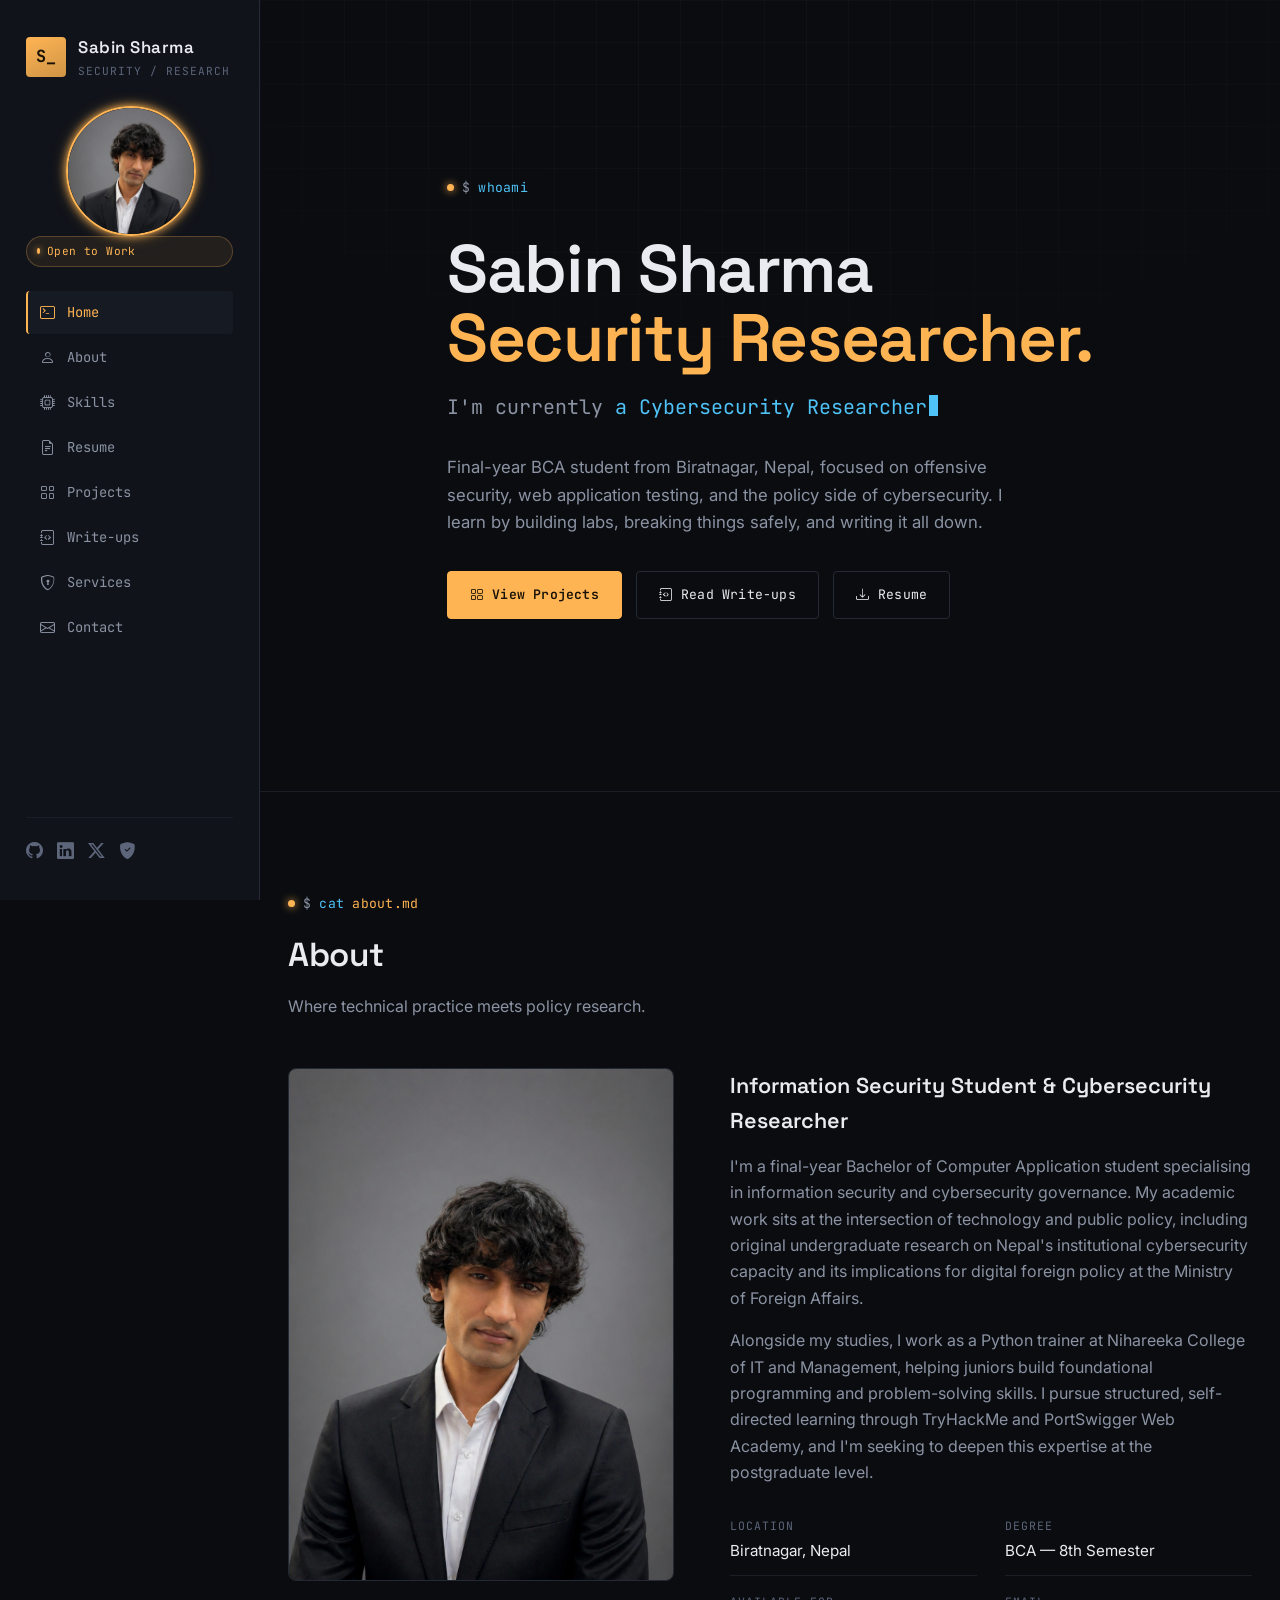
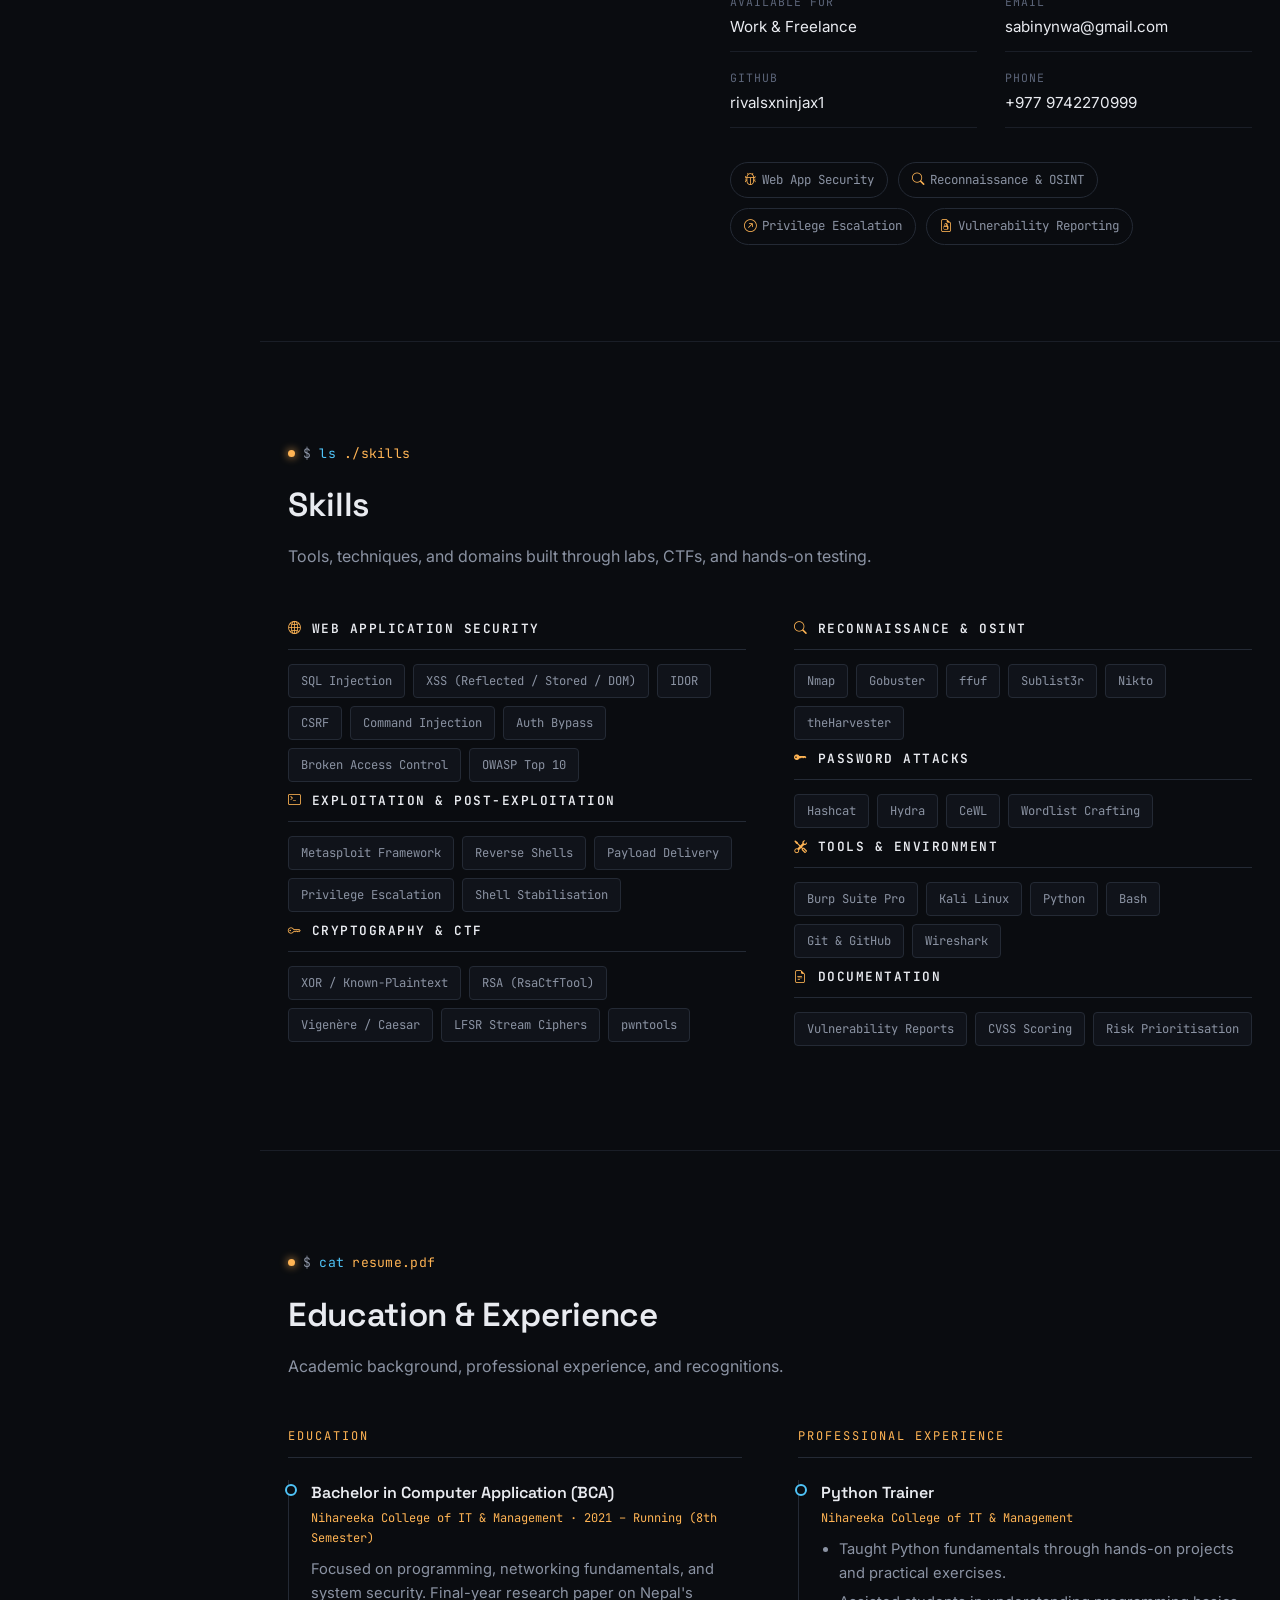
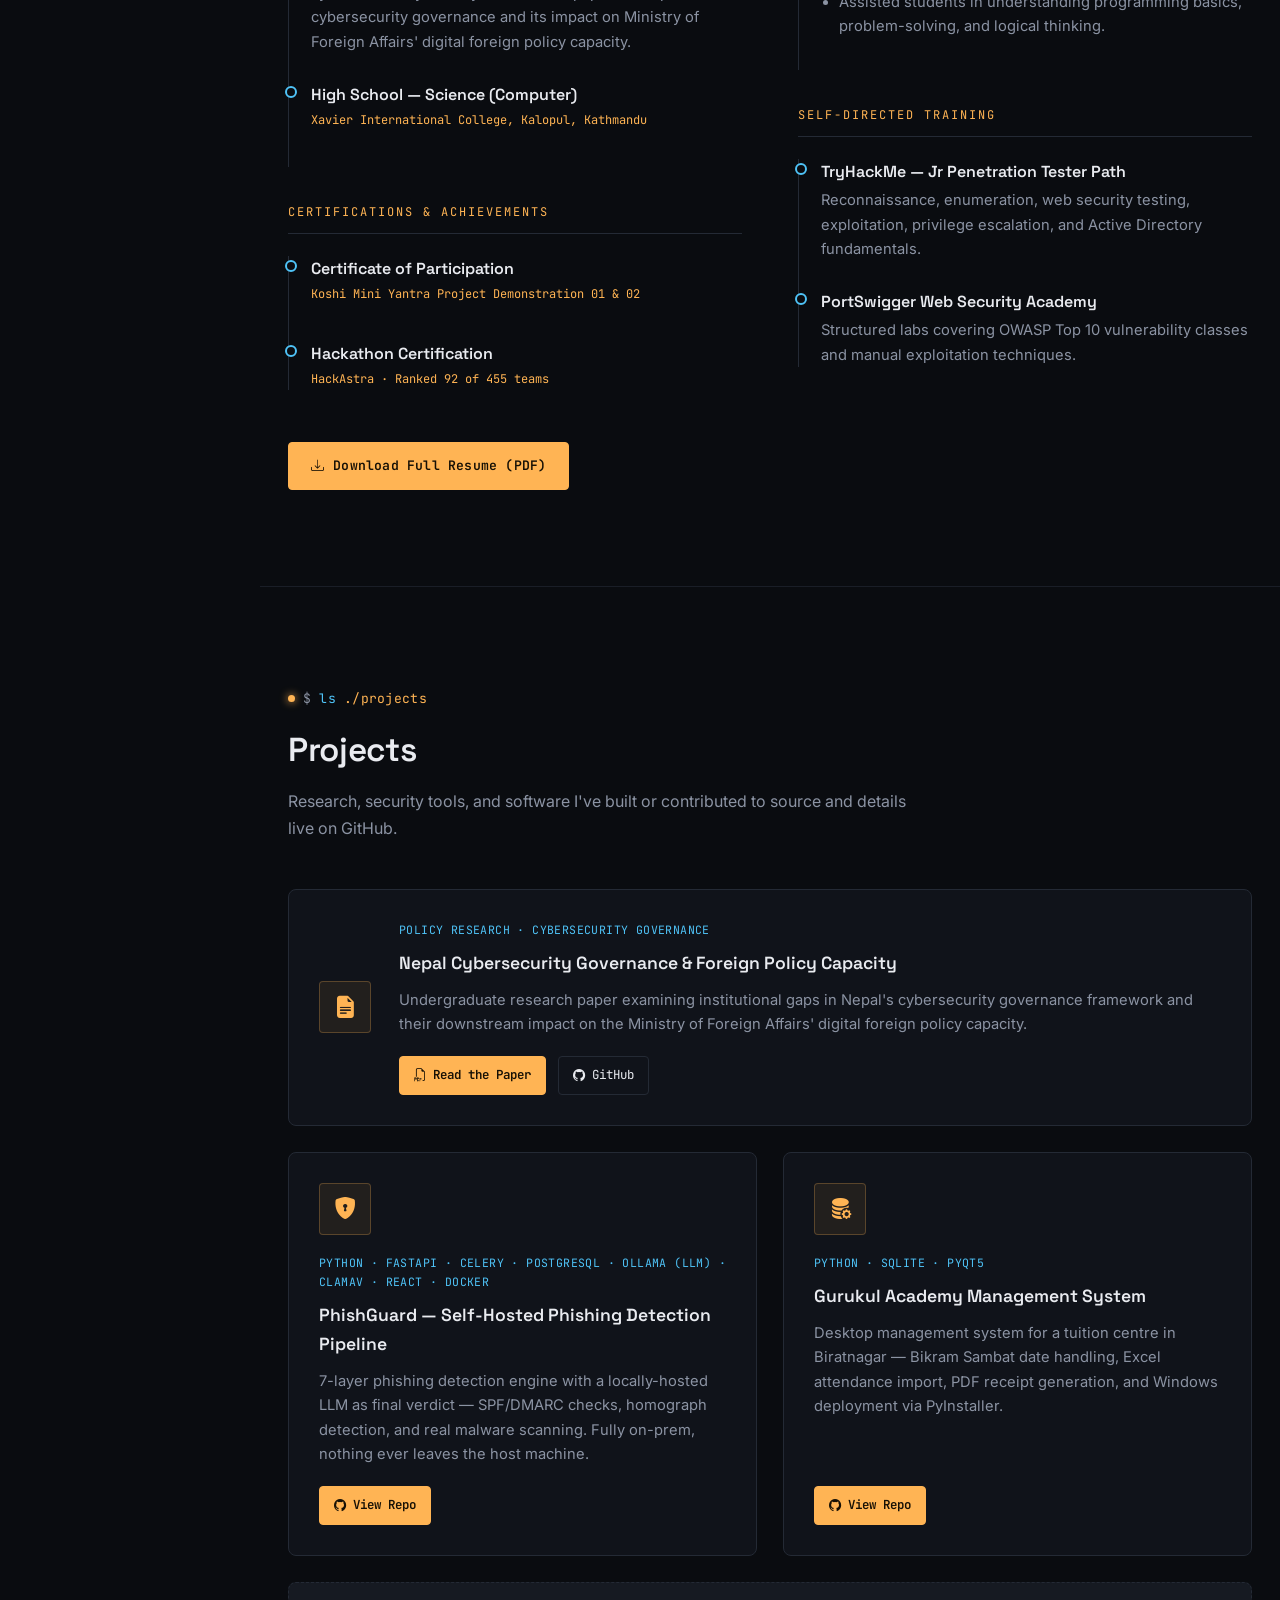
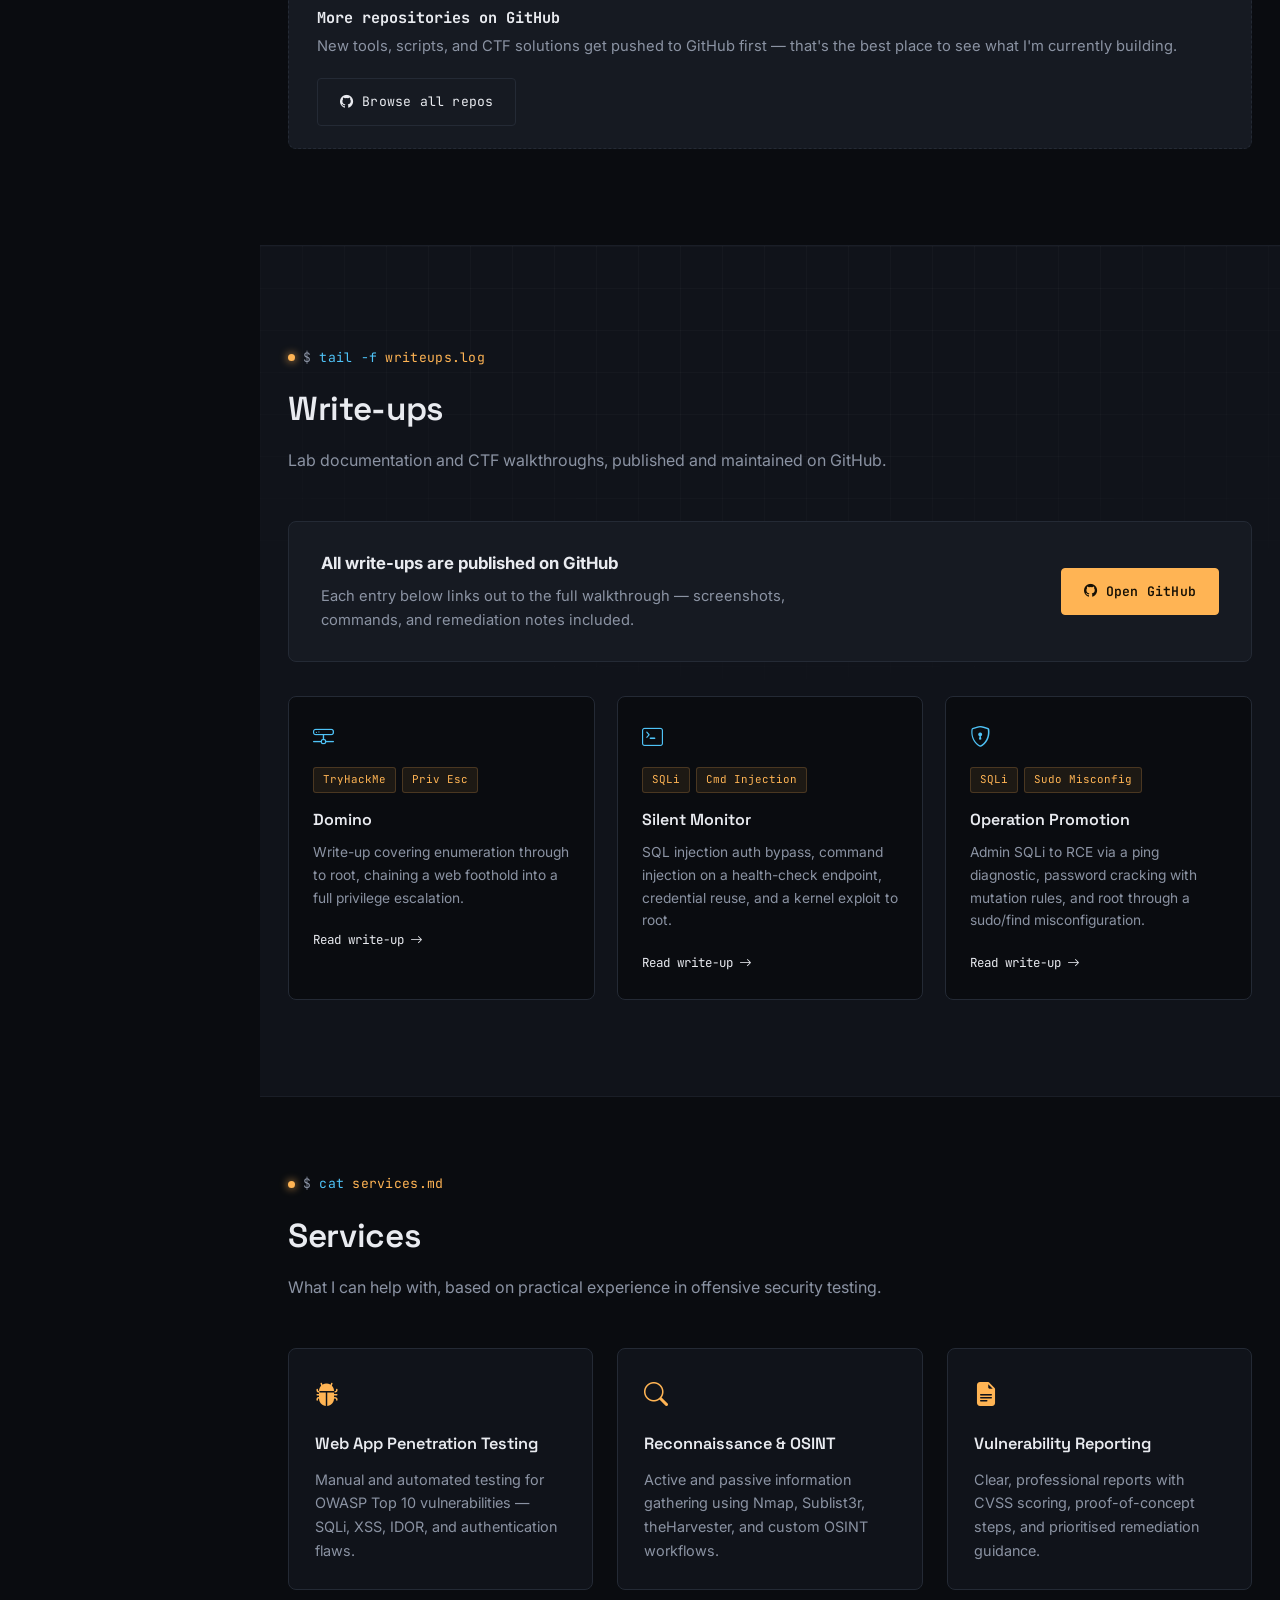
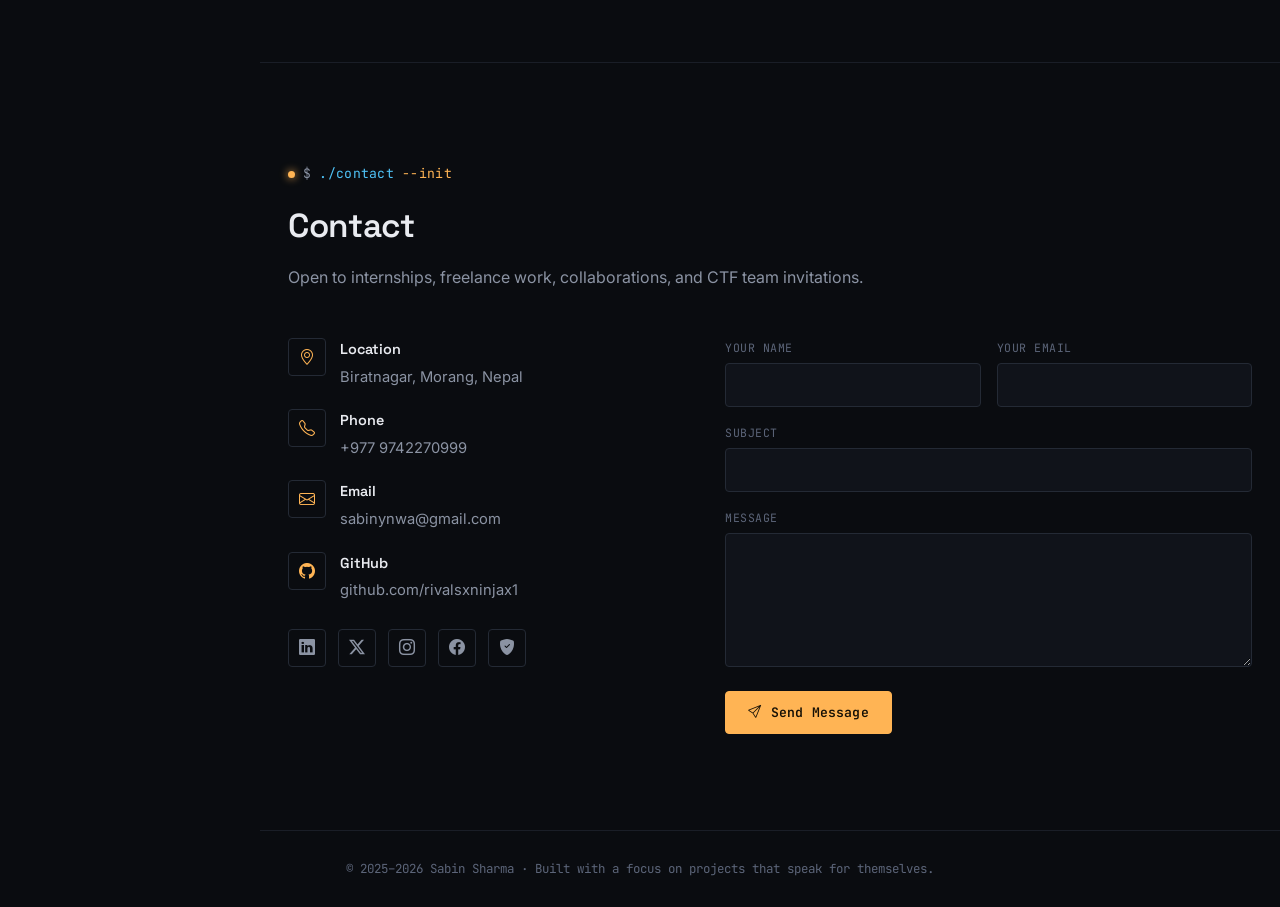
==== commit 41d3ed31: "added" ====
--- a/index.html
+++ b/index.html
@@ -1,337 +1,547 @@
 <!doctype html>
 <html lang="en">
-<head>
-<meta charset="utf-8">
-<meta name="viewport" content="width=device-width, initial-scale=1.0">
-<title>Sabin Sharma — Cybersecurity Student &amp; Researcher</title>
-<meta name="description" content="Sabin Sharma - Information Security student, penetration tester in training, and cybersecurity researcher based in Biratnagar, Nepal.">
-<meta name="keywords" content="cybersecurity, ethical hacking, penetration testing, information security, Nepal, Sabin Sharma">
-
-<link rel="icon" href="assets/img/favicon.png">
-<link rel="apple-touch-icon" href="assets/img/apple-touch-icon.png">
-
-<link rel="preconnect" href="https://fonts.googleapis.com">
-<link rel="preconnect" href="https://fonts.gstatic.com" crossorigin>
-<link href="https://fonts.googleapis.com/css2?family=Space+Grotesk:wght@500;600;700&family=Inter:wght@400;500;600&family=JetBrains+Mono:wght@400;500;600&display=swap" rel="stylesheet">
-<link href="https://cdn.jsdelivr.net/npm/bootstrap-icons@1.11.3/font/bootstrap-icons.css" rel="stylesheet">
-
-<link href="assets/css/style.css" rel="stylesheet">
-</head>
-<body>
-
-<button class="header-toggle" id="header-toggle" aria-label="Toggle navigation"><i class="bi bi-list"></i></button>
-
-<header id="header">
-  <div class="brand">
-    <div class="brand-mark">S_</div>
-    <div>
-      <h1>Sabin Sharma</h1>
-      <span>SECURITY / RESEARCH</span>
-    </div>
-  </div>
-
-  <div class="profile-thumb">
-  <img src="assets/img/profile.png" alt="Sabin Sharma" class="img-circle">
-  </div>
-
-  <div class="status-chip"><i></i> Open to Work</div>
-
-  <nav class="navmenu">
-    <ul>
-      <li><a href="#hero" class="active"><i class="bi bi-terminal"></i> Home</a></li>
-      <li><a href="#about"><i class="bi bi-person"></i> About</a></li>
-      <li><a href="#skills"><i class="bi bi-cpu"></i> Skills</a></li>
-      <li><a href="#resume"><i class="bi bi-file-earmark-text"></i> Resume</a></li>
-      <li><a href="#projects"><i class="bi bi-grid"></i> Projects</a></li>
-      <li><a href="#writeups"><i class="bi bi-journal-code"></i> Write-ups</a></li>
-      <li><a href="#services"><i class="bi bi-shield-lock"></i> Services</a></li>
-      <li><a href="#contact"><i class="bi bi-envelope"></i> Contact</a></li>
-    </ul>
-  </nav>
-
-  <div class="side-social">
-    <a href="https://github.com/rivalsxninjax1" target="_blank" title="GitHub"><i class="bi bi-github"></i></a>
-    <a href="https://www.linkedin.com/in/sabin-sharma-33a58b250/" target="_blank" title="LinkedIn"><i class="bi bi-linkedin"></i></a>
-    <a href="https://x.com/rivalsxninjax1" target="_blank" title="X / Twitter"><i class="bi bi-twitter-x"></i></a>
-    <a href="https://tryhackme.com" target="_blank" title="TryHackMe"><i class="bi bi-shield-fill-check"></i></a>
-  </div>
-</header>
-
-<main>
-
-  <!-- ============ HERO ============ -->
-  <section id="hero" class="grid-tex">
-    <div class="container">
-      <div class="eyebrow-row">
-        <span class="prompt"><span class="cmd">$</span> whoami</span>
-      </div>
-      <h2>Sabin Sharma<br><span class="accent">Security Researcher.</span></h2>
-      <div class="role-line">I'm currently <span class="typed"></span><span class="cursor"></span></div>
-      <p class="lede">
-        Final-year BCA student from Biratnagar, Nepal, focused on offensive security,
-        web application testing, and the policy side of cybersecurity. I learn by
-        building labs, breaking things safely, and writing it all down.
-      </p>
-      <div class="btn-row">
-        <a href="#projects" class="btn btn-primary"><i class="bi bi-grid"></i> View Projects</a>
-        <a href="#writeups" class="btn btn-ghost"><i class="bi bi-journal-code"></i> Read Write-ups</a>
-        <a href="assets/docs/Sabin_Sharma_Resume.pdf" target="_blank" class="btn btn-ghost"><i class="bi bi-download"></i> Resume</a>
-      </div>
-    </div>
-  </section>
-
-  <!-- ============ ABOUT ============ -->
-  <section id="about">
-    <div class="container">
-      <div class="section-head reveal">
-        <span class="prompt"><span class="cmd">$</span> cat <span class="arg">about.md</span></span>
-        <h2>About</h2>
-        <p>Where technical practice meets policy research.</p>
-      </div>
-
-      <div class="about-grid reveal">
-        <div class="about-photo">
-          <img src="assets/img/profile.png" alt="Sabin Sharma">
-        </div>
-
-        <div class="about-copy">
-          <h3>Information Security Student &amp; Cybersecurity Researcher</h3>
-          <p>
-            I'm a final-year Bachelor of Computer Application student specialising in
-            information security and cybersecurity governance. My academic work sits at
-            the intersection of technology and public policy, including original
-            undergraduate research on Nepal's institutional cybersecurity capacity and
-            its implications for digital foreign policy at the Ministry of Foreign Affairs.
-          </p>
-          <p>
-            Alongside my studies, I work as a Python trainer at Nihareeka College of IT
-            and Management, helping juniors build foundational programming and
-            problem-solving skills. I pursue structured, self-directed learning through
-            TryHackMe and PortSwigger Web Academy, and I'm seeking to deepen this
-            expertise at the postgraduate level.
-          </p>
-
-          <div class="fact-grid">
-            <div class="fact"><span class="k">Location</span><span class="v">Biratnagar, Nepal</span></div>
-            <div class="fact"><span class="k">Degree</span><span class="v">BCA — 8th Semester</span></div>
-            <div class="fact"><span class="k">Available for</span><span class="v">Work &amp; Freelance</span></div>
-            <div class="fact"><span class="k">Email</span><span class="v"><a href="mailto:sabinynwa@gmail.com">sabinynwa@gmail.com</a></span></div>
-            <div class="fact"><span class="k">GitHub</span><span class="v"><a href="https://github.com/rivalsxninjax1" target="_blank">rivalsxninjax1</a></span></div>
-            <div class="fact"><span class="k">Phone</span><span class="v">+977 9742270999</span></div>
-          </div>
-
-          <div class="focus-row">
-            <span class="focus-chip"><i class="bi bi-bug"></i>Web App Security</span>
-            <span class="focus-chip"><i class="bi bi-search"></i>Reconnaissance &amp; OSINT</span>
-            <span class="focus-chip"><i class="bi bi-arrow-up-right-circle"></i>Privilege Escalation</span>
-            <span class="focus-chip"><i class="bi bi-file-earmark-lock"></i>Vulnerability Reporting</span>
-          </div>
+  <head>
+    <meta charset="utf-8" />
+    <meta name="viewport" content="width=device-width, initial-scale=1.0" />
+    <title>Sabin Sharma — Cybersecurity Student &amp; Researcher</title>
+    <meta
+      name="description"
+      content="Sabin Sharma - Information Security student, penetration tester in training, and cybersecurity researcher based in Biratnagar, Nepal."
+    />
+    <meta
+      name="keywords"
+      content="cybersecurity, ethical hacking, penetration testing, information security, Nepal, Sabin Sharma"
+    />
+
+    <link rel="icon" href="assets/img/favicon.png" />
+    <link rel="apple-touch-icon" href="assets/img/apple-touch-icon.png" />
+
+    <link rel="preconnect" href="https://fonts.googleapis.com" />
+    <link rel="preconnect" href="https://fonts.gstatic.com" crossorigin />
+    <link
+      href="https://fonts.googleapis.com/css2?family=Space+Grotesk:wght@500;600;700&family=Inter:wght@400;500;600&family=JetBrains+Mono:wght@400;500;600&display=swap"
+      rel="stylesheet"
+    />
+    <link
+      href="https://cdn.jsdelivr.net/npm/bootstrap-icons@1.11.3/font/bootstrap-icons.css"
+      rel="stylesheet"
+    />
+
+    <link href="assets/css/style.css" rel="stylesheet" />
+  </head>
+  <body>
+    <button
+      class="header-toggle"
+      id="header-toggle"
+      aria-label="Toggle navigation"
+    >
+      <i class="bi bi-list"></i>
+    </button>
+
+    <header id="header">
+      <div class="brand">
+        <div class="brand-mark">S_</div>
+        <div>
+          <h1>Sabin Sharma</h1>
+          <span>SECURITY / RESEARCH</span>
         </div>
       </div>
-    </div>
-  </section>
-
-  <!-- ============ SKILLS ============ -->
-  <section id="skills">
-    <div class="container">
-      <div class="section-head reveal">
-        <span class="prompt"><span class="cmd">$</span> ls <span class="arg">./skills</span></span>
-        <h2>Skills</h2>
-        <p>Tools, techniques, and domains built through labs, CTFs, and hands-on testing.</p>
+
+      <div class="profile-thumb">
+        <img
+          src="assets/img/profile.png"
+          alt="Sabin Sharma"
+          class="img-circle"
+        />
       </div>
 
-      <div class="skills-grid reveal">
-        <div>
-          <div class="skill-cat">
-            <h5><i class="bi bi-globe2"></i>Web Application Security</h5>
-            <div class="skill-tags">
-              <span class="skill-tag">SQL Injection</span>
-              <span class="skill-tag">XSS (Reflected / Stored / DOM)</span>
-              <span class="skill-tag">IDOR</span>
-              <span class="skill-tag">CSRF</span>
-              <span class="skill-tag">Command Injection</span>
-              <span class="skill-tag">Auth Bypass</span>
-              <span class="skill-tag">Broken Access Control</span>
-              <span class="skill-tag">OWASP Top 10</span>
-            </div>
-          </div>
-          <div class="skill-cat">
-            <h5><i class="bi bi-terminal"></i>Exploitation &amp; Post-Exploitation</h5>
-            <div class="skill-tags">
-              <span class="skill-tag">Metasploit Framework</span>
-              <span class="skill-tag">Reverse Shells</span>
-              <span class="skill-tag">Payload Delivery</span>
-              <span class="skill-tag">Privilege Escalation</span>
-              <span class="skill-tag">Shell Stabilisation</span>
-            </div>
-          </div>
-          <div class="skill-cat">
-            <h5><i class="bi bi-key"></i>Cryptography &amp; CTF</h5>
-            <div class="skill-tags">
-              <span class="skill-tag">XOR / Known-Plaintext</span>
-              <span class="skill-tag">RSA (RsaCtfTool)</span>
-              <span class="skill-tag">Vigenère / Caesar</span>
-              <span class="skill-tag">LFSR Stream Ciphers</span>
-              <span class="skill-tag">pwntools</span>
-            </div>
+      <div class="status-chip"><i></i> Open to Work</div>
+
+      <nav class="navmenu">
+        <ul>
+          <li>
+            <a href="#hero" class="active"
+              ><i class="bi bi-terminal"></i> Home</a
+            >
+          </li>
+          <li>
+            <a href="#about"><i class="bi bi-person"></i> About</a>
+          </li>
+          <li>
+            <a href="#skills"><i class="bi bi-cpu"></i> Skills</a>
+          </li>
+          <li>
+            <a href="#resume"><i class="bi bi-file-earmark-text"></i> Resume</a>
+          </li>
+          <li>
+            <a href="#projects"><i class="bi bi-grid"></i> Projects</a>
+          </li>
+          <li>
+            <a href="#writeups"><i class="bi bi-journal-code"></i> Write-ups</a>
+          </li>
+          <li>
+            <a href="#services"><i class="bi bi-shield-lock"></i> Services</a>
+          </li>
+          <li>
+            <a href="#contact"><i class="bi bi-envelope"></i> Contact</a>
+          </li>
+        </ul>
+      </nav>
+
+      <div class="side-social">
+        <a
+          href="https://github.com/rivalsxninjax1"
+          target="_blank"
+          title="GitHub"
+          ><i class="bi bi-github"></i
+        ></a>
+        <a
+          href="https://www.linkedin.com/in/sabin-sharma-33a58b250/"
+          target="_blank"
+          title="LinkedIn"
+          ><i class="bi bi-linkedin"></i
+        ></a>
+        <a
+          href="https://x.com/rivalsxninjax1"
+          target="_blank"
+          title="X / Twitter"
+          ><i class="bi bi-twitter-x"></i
+        ></a>
+        <a href="https://tryhackme.com" target="_blank" title="TryHackMe"
+          ><i class="bi bi-shield-fill-check"></i
+        ></a>
+      </div>
+    </header>
+
+    <main>
+      <!-- ============ HERO ============ -->
+      <section id="hero" class="grid-tex">
+        <div class="container">
+          <div class="eyebrow-row">
+            <span class="prompt"><span class="cmd">$</span> whoami</span>
+          </div>
+          <h2>
+            Sabin Sharma<br /><span class="accent">Security Researcher.</span>
+          </h2>
+          <div class="role-line">
+            I'm currently <span class="typed"></span
+            ><span class="cursor"></span>
+          </div>
+          <p class="lede">
+            Final-year BCA student from Biratnagar, Nepal, focused on offensive
+            security, web application testing, and the policy side of
+            cybersecurity. I learn by building labs, breaking things safely, and
+            writing it all down.
+          </p>
+          <div class="btn-row">
+            <a href="#projects" class="btn btn-primary"
+              ><i class="bi bi-grid"></i> View Projects</a
+            >
+            <a href="#writeups" class="btn btn-ghost"
+              ><i class="bi bi-journal-code"></i> Read Write-ups</a
+            >
+            <a
+              href="assets/docs/Sabin_Sharma_Resume.pdf"
+              target="_blank"
+              class="btn btn-ghost"
+              ><i class="bi bi-download"></i> Resume</a
+            >
           </div>
         </div>
-
-        <div>
-          <div class="skill-cat">
-            <h5><i class="bi bi-search"></i>Reconnaissance &amp; OSINT</h5>
-            <div class="skill-tags">
-              <span class="skill-tag">Nmap</span>
-              <span class="skill-tag">Gobuster</span>
-              <span class="skill-tag">ffuf</span>
-              <span class="skill-tag">Sublist3r</span>
-              <span class="skill-tag">Nikto</span>
-              <span class="skill-tag">theHarvester</span>
-            </div>
-          </div>
-          <div class="skill-cat">
-            <h5><i class="bi bi-key-fill"></i>Password Attacks</h5>
-            <div class="skill-tags">
-              <span class="skill-tag">Hashcat</span>
-              <span class="skill-tag">Hydra</span>
-              <span class="skill-tag">CeWL</span>
-              <span class="skill-tag">Wordlist Crafting</span>
-            </div>
-          </div>
-          <div class="skill-cat">
-            <h5><i class="bi bi-tools"></i>Tools &amp; Environment</h5>
-            <div class="skill-tags">
-              <span class="skill-tag">Burp Suite Pro</span>
-              <span class="skill-tag">Kali Linux</span>
-              <span class="skill-tag">Python</span>
-              <span class="skill-tag">Bash</span>
-              <span class="skill-tag">Git &amp; GitHub</span>
-              <span class="skill-tag">Wireshark</span>
-            </div>
-          </div>
-          <div class="skill-cat">
-            <h5><i class="bi bi-file-earmark-text"></i>Documentation</h5>
-            <div class="skill-tags">
-              <span class="skill-tag">Vulnerability Reports</span>
-              <span class="skill-tag">CVSS Scoring</span>
-              <span class="skill-tag">Risk Prioritisation</span>
+      </section>
+
+      <!-- ============ ABOUT ============ -->
+      <section id="about">
+        <div class="container">
+          <div class="section-head reveal">
+            <span class="prompt"
+              ><span class="cmd">$</span> cat
+              <span class="arg">about.md</span></span
+            >
+            <h2>About</h2>
+            <p>Where technical practice meets policy research.</p>
+          </div>
+
+          <div class="about-grid reveal">
+            <div class="about-photo">
+              <img src="assets/img/profile.png" alt="Sabin Sharma" />
+            </div>
+
+            <div class="about-copy">
+              <h3>
+                Information Security Student &amp; Cybersecurity Researcher
+              </h3>
+              <p>
+                I'm a final-year Bachelor of Computer Application student
+                specialising in information security and cybersecurity
+                governance. My academic work sits at the intersection of
+                technology and public policy, including original undergraduate
+                research on Nepal's institutional cybersecurity capacity and its
+                implications for digital foreign policy at the Ministry of
+                Foreign Affairs.
+              </p>
+              <p>
+                Alongside my studies, I work as a Python trainer at Nihareeka
+                College of IT and Management, helping juniors build foundational
+                programming and problem-solving skills. I pursue structured,
+                self-directed learning through TryHackMe and PortSwigger Web
+                Academy, and I'm seeking to deepen this expertise at the
+                postgraduate level.
+              </p>
+
+              <div class="fact-grid">
+                <div class="fact">
+                  <span class="k">Location</span
+                  ><span class="v">Biratnagar, Nepal</span>
+                </div>
+                <div class="fact">
+                  <span class="k">Degree</span
+                  ><span class="v">BCA — 8th Semester</span>
+                </div>
+                <div class="fact">
+                  <span class="k">Available for</span
+                  ><span class="v">Work &amp; Freelance</span>
+                </div>
+                <div class="fact">
+                  <span class="k">Email</span
+                  ><span class="v"
+                    ><a href="mailto:sabinynwa@gmail.com"
+                      >sabinynwa@gmail.com</a
+                    ></span
+                  >
+                </div>
+                <div class="fact">
+                  <span class="k">GitHub</span
+                  ><span class="v"
+                    ><a href="https://github.com/rivalsxninjax1" target="_blank"
+                      >rivalsxninjax1</a
+                    ></span
+                  >
+                </div>
+                <div class="fact">
+                  <span class="k">Phone</span
+                  ><span class="v">+977 9742270999</span>
+                </div>
+              </div>
+
+              <div class="focus-row">
+                <span class="focus-chip"
+                  ><i class="bi bi-bug"></i>Web App Security</span
+                >
+                <span class="focus-chip"
+                  ><i class="bi bi-search"></i>Reconnaissance &amp; OSINT</span
+                >
+                <span class="focus-chip"
+                  ><i class="bi bi-arrow-up-right-circle"></i>Privilege
+                  Escalation</span
+                >
+                <span class="focus-chip"
+                  ><i class="bi bi-file-earmark-lock"></i>Vulnerability
+                  Reporting</span
+                >
+              </div>
             </div>
           </div>
         </div>
-      </div>
-    </div>
-  </section>
-
-  <!-- ============ RESUME ============ -->
-  <section id="resume">
-    <div class="container">
-      <div class="section-head reveal">
-        <span class="prompt"><span class="cmd">$</span> cat <span class="arg">resume.pdf</span></span>
-        <h2>Education &amp; Experience</h2>
-        <p>Academic background, professional experience, and recognitions.</p>
-      </div>
-
-      <div class="timeline-cols reveal">
-        <div>
-          <div class="tl-label">Education</div>
-          <div class="tl-item">
-            <h4>Bachelor in Computer Application (BCA)</h4>
-            <span class="meta">Nihareeka College of IT &amp; Management · 2021 – Running (8th Semester)</span>
-            <p>Focused on programming, networking fundamentals, and system security. Final-year research paper on Nepal's cybersecurity governance and its impact on Ministry of Foreign Affairs' digital foreign policy capacity.</p>
-          </div>
-          <div class="tl-item">
-            <h4>High School — Science (Computer)</h4>
-            <span class="meta">Xavier International College, Kalopul, Kathmandu</span>
-          </div>
-
-          <div class="tl-label" style="margin-top:36px;">Certifications &amp; Achievements</div>
-          <div class="tl-item">
-            <h4>Certificate of Participation</h4>
-            <span class="meta">Koshi Mini Yantra Project Demonstration 01 &amp; 02</span>
-          </div>
-          <div class="tl-item">
-            <h4>Hackathon Certification</h4>
-            <span class="meta">HackAstra · Ranked 92 of 455 teams</span>
+      </section>
+
+      <!-- ============ SKILLS ============ -->
+      <section id="skills">
+        <div class="container">
+          <div class="section-head reveal">
+            <span class="prompt"
+              ><span class="cmd">$</span> ls
+              <span class="arg">./skills</span></span
+            >
+            <h2>Skills</h2>
+            <p>
+              Tools, techniques, and domains built through labs, CTFs, and
+              hands-on testing.
+            </p>
+          </div>
+
+          <div class="skills-grid reveal">
+            <div>
+              <div class="skill-cat">
+                <h5><i class="bi bi-globe2"></i>Web Application Security</h5>
+                <div class="skill-tags">
+                  <span class="skill-tag">SQL Injection</span>
+                  <span class="skill-tag">XSS (Reflected / Stored / DOM)</span>
+                  <span class="skill-tag">IDOR</span>
+                  <span class="skill-tag">CSRF</span>
+                  <span class="skill-tag">Command Injection</span>
+                  <span class="skill-tag">Auth Bypass</span>
+                  <span class="skill-tag">Broken Access Control</span>
+                  <span class="skill-tag">OWASP Top 10</span>
+                </div>
+              </div>
+              <div class="skill-cat">
+                <h5>
+                  <i class="bi bi-terminal"></i>Exploitation &amp;
+                  Post-Exploitation
+                </h5>
+                <div class="skill-tags">
+                  <span class="skill-tag">Metasploit Framework</span>
+                  <span class="skill-tag">Reverse Shells</span>
+                  <span class="skill-tag">Payload Delivery</span>
+                  <span class="skill-tag">Privilege Escalation</span>
+                  <span class="skill-tag">Shell Stabilisation</span>
+                </div>
+              </div>
+              <div class="skill-cat">
+                <h5><i class="bi bi-key"></i>Cryptography &amp; CTF</h5>
+                <div class="skill-tags">
+                  <span class="skill-tag">XOR / Known-Plaintext</span>
+                  <span class="skill-tag">RSA (RsaCtfTool)</span>
+                  <span class="skill-tag">Vigenère / Caesar</span>
+                  <span class="skill-tag">LFSR Stream Ciphers</span>
+                  <span class="skill-tag">pwntools</span>
+                </div>
+              </div>
+            </div>
+
+            <div>
+              <div class="skill-cat">
+                <h5><i class="bi bi-search"></i>Reconnaissance &amp; OSINT</h5>
+                <div class="skill-tags">
+                  <span class="skill-tag">Nmap</span>
+                  <span class="skill-tag">Gobuster</span>
+                  <span class="skill-tag">ffuf</span>
+                  <span class="skill-tag">Sublist3r</span>
+                  <span class="skill-tag">Nikto</span>
+                  <span class="skill-tag">theHarvester</span>
+                </div>
+              </div>
+              <div class="skill-cat">
+                <h5><i class="bi bi-key-fill"></i>Password Attacks</h5>
+                <div class="skill-tags">
+                  <span class="skill-tag">Hashcat</span>
+                  <span class="skill-tag">Hydra</span>
+                  <span class="skill-tag">CeWL</span>
+                  <span class="skill-tag">Wordlist Crafting</span>
+                </div>
+              </div>
+              <div class="skill-cat">
+                <h5><i class="bi bi-tools"></i>Tools &amp; Environment</h5>
+                <div class="skill-tags">
+                  <span class="skill-tag">Burp Suite Pro</span>
+                  <span class="skill-tag">Kali Linux</span>
+                  <span class="skill-tag">Python</span>
+                  <span class="skill-tag">Bash</span>
+                  <span class="skill-tag">Git &amp; GitHub</span>
+                  <span class="skill-tag">Wireshark</span>
+                </div>
+              </div>
+              <div class="skill-cat">
+                <h5><i class="bi bi-file-earmark-text"></i>Documentation</h5>
+                <div class="skill-tags">
+                  <span class="skill-tag">Vulnerability Reports</span>
+                  <span class="skill-tag">CVSS Scoring</span>
+                  <span class="skill-tag">Risk Prioritisation</span>
+                </div>
+              </div>
+            </div>
           </div>
         </div>
-
-        <div>
-          <div class="tl-label">Professional Experience</div>
-          <div class="tl-item">
-            <h4>Python Trainer</h4>
-            <span class="meta">Nihareeka College of IT &amp; Management</span>
-            <ul>
-              <li>Taught Python fundamentals through hands-on projects and practical exercises.</li>
-              <li>Assisted students in understanding programming basics, problem-solving, and logical thinking.</li>
-            </ul>
-          </div>
-
-          <div class="tl-label" style="margin-top:36px;">Self-Directed Training</div>
-          <div class="tl-item">
-            <h4>TryHackMe — Jr Penetration Tester Path</h4>
-            <p>Reconnaissance, enumeration, web security testing, exploitation, privilege escalation, and Active Directory fundamentals.</p>
-          </div>
-          <div class="tl-item">
-            <h4>PortSwigger Web Security Academy</h4>
-            <p>Structured labs covering OWASP Top 10 vulnerability classes and manual exploitation techniques.</p>
+      </section>
+
+      <!-- ============ RESUME ============ -->
+      <section id="resume">
+        <div class="container">
+          <div class="section-head reveal">
+            <span class="prompt"
+              ><span class="cmd">$</span> cat
+              <span class="arg">resume.pdf</span></span
+            >
+            <h2>Education &amp; Experience</h2>
+            <p>
+              Academic background, professional experience, and recognitions.
+            </p>
+          </div>
+
+          <div class="timeline-cols reveal">
+            <div>
+              <div class="tl-label">Education</div>
+              <div class="tl-item">
+                <h4>Bachelor in Computer Application (BCA)</h4>
+                <span class="meta"
+                  >Nihareeka College of IT &amp; Management · 2021 – Running
+                  (8th Semester)</span
+                >
+                <p>
+                  Focused on programming, networking fundamentals, and system
+                  security. Final-year research paper on Nepal's cybersecurity
+                  governance and its impact on Ministry of Foreign Affairs'
+                  digital foreign policy capacity.
+                </p>
+              </div>
+              <div class="tl-item">
+                <h4>High School — Science (Computer)</h4>
+                <span class="meta"
+                  >Xavier International College, Kalopul, Kathmandu</span
+                >
+              </div>
+
+              <div class="tl-label" style="margin-top: 36px">
+                Certifications &amp; Achievements
+              </div>
+              <div class="tl-item">
+                <h4>Certificate of Participation</h4>
+                <span class="meta"
+                  >Koshi Mini Yantra Project Demonstration 01 &amp; 02</span
+                >
+              </div>
+              <div class="tl-item">
+                <h4>Hackathon Certification</h4>
+                <span class="meta">HackAstra · Ranked 92 of 455 teams</span>
+              </div>
+            </div>
+
+            <div>
+              <div class="tl-label">Professional Experience</div>
+              <div class="tl-item">
+                <h4>Python Trainer</h4>
+                <span class="meta"
+                  >Nihareeka College of IT &amp; Management</span
+                >
+                <ul>
+                  <li>
+                    Taught Python fundamentals through hands-on projects and
+                    practical exercises.
+                  </li>
+                  <li>
+                    Assisted students in understanding programming basics,
+                    problem-solving, and logical thinking.
+                  </li>
+                </ul>
+              </div>
+
+              <div class="tl-label" style="margin-top: 36px">
+                Self-Directed Training
+              </div>
+              <div class="tl-item">
+                <h4>TryHackMe — Jr Penetration Tester Path</h4>
+                <p>
+                  Reconnaissance, enumeration, web security testing,
+                  exploitation, privilege escalation, and Active Directory
+                  fundamentals.
+                </p>
+              </div>
+              <div class="tl-item">
+                <h4>PortSwigger Web Security Academy</h4>
+                <p>
+                  Structured labs covering OWASP Top 10 vulnerability classes
+                  and manual exploitation techniques.
+                </p>
+              </div>
+            </div>
+          </div>
+
+          <div class="resume-cta reveal">
+            <a
+              href="assets/docs/Sabin_Sharma_Resume.pdf"
+              target="_blank"
+              class="btn btn-primary"
+              ><i class="bi bi-download"></i> Download Full Resume (PDF)</a
+            >
           </div>
         </div>
-      </div>
-
-      <div class="resume-cta reveal">
-        <a href="assets/docs/Sabin_Sharma_Resume.pdf" target="_blank" class="btn btn-primary"><i class="bi bi-download"></i> Download Full Resume (PDF)</a>
-      </div>
-    </div>
-  </section>
-
-  <!-- ============ PROJECTS ============ -->
-  <section id="projects">
-    <div class="container">
-      <div class="section-head reveal">
-        <span class="prompt"><span class="cmd">$</span> ls <span class="arg">./projects</span></span>
-        <h2>Projects</h2>
-        <p>Research, security tools, and software I've built or contributed to source and details live on GitHub.</p>
-      </div>
-
-      <div class="project-grid reveal">
-
-        <!-- Featured project -->
-        <div class="project-card featured">
-          <div class="project-icon"><i class="bi bi-file-earmark-text-fill"></i></div>
-          <div>
-            <div class="project-stack">Policy Research · Cybersecurity Governance</div>
-            <h4>Nepal Cybersecurity Governance &amp; Foreign Policy Capacity</h4>
-            <p>Undergraduate research paper examining institutional gaps in Nepal's cybersecurity governance framework and their downstream impact on the Ministry of Foreign Affairs' digital foreign policy capacity.</p>
-            <div class="project-links">
-              <a href="assets/docs/researchfinalpdf.pdf" target="_blank" class="primary"><i class="bi bi-filetype-pdf"></i> Read the Paper</a>
-              <a href="https://github.com/rivalsxninjax1" target="_blank"><i class="bi bi-github"></i> GitHub</a>
-            </div>
-          </div>
-        </div>
-
-
-
-     <div class="project-card">
-  <div class="project-icon"><i class="bi bi-shield-lock-fill"></i></div>
-  <div class="project-stack">Python · FastAPI · Celery · PostgreSQL · Ollama (LLM) · ClamAV · React · Docker</div>
-  <h4>PhishGuard — Self-Hosted Phishing Detection Pipeline</h4>
-  <p>7-layer phishing detection engine with a locally-hosted LLM as final verdict — SPF/DMARC checks, homograph detection, and real malware scanning. Fully on-prem, nothing ever leaves the host machine.</p>
-  <div class="project-links">
-    <a href="https://github.com/rivalsxninjax1/fishingai" target="_blank" class="primary"><i class="bi bi-github"></i> View Repo</a>
-  </div>
-</div>
-        
-
-        <div class="project-card">
-          <div class="project-icon"><i class="bi bi-database-fill-gear"></i></div>
-          <div class="project-stack">Python · SQLite · PyQt5</div>
-          <h4>Gurukul Academy Management System</h4>
-          <p>Desktop management system for a tuition centre in Biratnagar — Bikram Sambat date handling, Excel attendance import, PDF receipt generation, and Windows deployment via PyInstaller.</p>
-          <div class="project-links">
-            <a href="https://github.com/rivalsxninjax1/gurukul" target="_blank" class="primary"><i class="bi bi-github"></i> View Repo</a>
-          </div>
-        </div>
-        <!--
+      </section>
+
+      <!-- ============ PROJECTS ============ -->
+      <section id="projects">
+        <div class="container">
+          <div class="section-head reveal">
+            <span class="prompt"
+              ><span class="cmd">$</span> ls
+              <span class="arg">./projects</span></span
+            >
+            <h2>Projects</h2>
+            <p>
+              Research, security tools, and software I've built or contributed
+              to source and details live on GitHub.
+            </p>
+          </div>
+
+          <div class="project-grid reveal">
+            <!-- Featured project -->
+            <div class="project-card featured">
+              <div class="project-icon">
+                <i class="bi bi-file-earmark-text-fill"></i>
+              </div>
+              <div>
+                <div class="project-stack">
+                  Policy Research · Cybersecurity Governance
+                </div>
+                <h4>
+                  Nepal Cybersecurity Governance &amp; Foreign Policy Capacity
+                </h4>
+                <p>
+                  Undergraduate research paper examining institutional gaps in
+                  Nepal's cybersecurity governance framework and their
+                  downstream impact on the Ministry of Foreign Affairs' digital
+                  foreign policy capacity.
+                </p>
+                <div class="project-links">
+                  <a
+                    href="assets/docs/researchfinalpdf.pdf"
+                    target="_blank"
+                    class="primary"
+                    ><i class="bi bi-filetype-pdf"></i> Read the Paper</a
+                  >
+                  <a href="https://github.com/rivalsxninjax1" target="_blank"
+                    ><i class="bi bi-github"></i> GitHub</a
+                  >
+                </div>
+              </div>
+            </div>
+
+            <div class="project-card">
+              <div class="project-icon">
+                <i class="bi bi-shield-lock-fill"></i>
+              </div>
+              <div class="project-stack">
+                Python · FastAPI · Celery · PostgreSQL · Ollama (LLM) · ClamAV ·
+                React · Docker
+              </div>
+              <h4>PhishGuard — Self-Hosted Phishing Detection Pipeline</h4>
+              <p>
+                7-layer phishing detection engine with a locally-hosted LLM as
+                final verdict — SPF/DMARC checks, homograph detection, and real
+                malware scanning. Fully on-prem, nothing ever leaves the host
+                machine.
+              </p>
+              <div class="project-links">
+                <a
+                  href="https://github.com/rivalsxninjax1/fishingai"
+                  target="_blank"
+                  class="primary"
+                  ><i class="bi bi-github"></i> View Repo</a
+                >
+              </div>
+            </div>
+
+            <div class="project-card">
+              <div class="project-icon">
+                <i class="bi bi-database-fill-gear"></i>
+              </div>
+              <div class="project-stack">Python · SQLite · PyQt5</div>
+              <h4>Gurukul Academy Management System</h4>
+              <p>
+                Desktop management system for a tuition centre in Biratnagar —
+                Bikram Sambat date handling, Excel attendance import, PDF
+                receipt generation, and Windows deployment via PyInstaller.
+              </p>
+              <div class="project-links">
+                <a
+                  href="https://github.com/rivalsxninjax1/gurukul"
+                  target="_blank"
+                  class="primary"
+                  ><i class="bi bi-github"></i> View Repo</a
+                >
+              </div>
+            </div>
+            <!--
         <div class="project-card">
           <div class="project-icon"><i class="bi bi-shield-fill-check"></i></div>
           <div class="project-stack">DVWA · PortSwigger · Lab Research</div>
@@ -341,182 +551,323 @@
             <a href="#writeups"><i class="bi bi-journal-code"></i> See Write-ups</a>
           </div>
         </div>-->
-
-      </div>
-
-      <div class="more-projects reveal">
-        <div>
-          <strong>More repositories on GitHub</strong>
-          <p>New tools, scripts, and CTF solutions get pushed to GitHub first — that's the best place to see what I'm currently building.</p>
+          </div>
+
+          <div class="more-projects reveal">
+            <div>
+              <strong>More repositories on GitHub</strong>
+              <p>
+                New tools, scripts, and CTF solutions get pushed to GitHub first
+                — that's the best place to see what I'm currently building.
+              </p>
+            </div>
+            <a
+              href="https://github.com/rivalsxninjax1?tab=repositories"
+              target="_blank"
+              class="btn btn-ghost"
+              ><i class="bi bi-github"></i> Browse all repos</a
+            >
+          </div>
         </div>
-        <a href="https://github.com/rivalsxninjax1?tab=repositories" target="_blank" class="btn btn-ghost"><i class="bi bi-github"></i> Browse all repos</a>
-      </div>
-    </div>
-  </section>
-
-  <!-- ============ WRITE-UPS ============ -->
-  <section id="writeups" class="grid-tex">
-    <div class="container">
-      <div class="section-head reveal">
-        <span class="prompt"><span class="cmd">$</span> tail -f <span class="arg">writeups.log</span></span>
-        <h2>Write-ups</h2>
-        <p>Lab documentation and CTF walkthroughs, published and maintained on GitHub.</p>
-      </div>
-
-      <div class="writeup-banner reveal">
-        <div class="txt">
-          <strong>All write-ups are published on GitHub</strong>
-          <p>Each entry below links out to the full walkthrough — screenshots, commands, and remediation notes included.</p>
-        </div>
-        <a href="https://github.com/rivalsxninjax1?tab=repositories" target="_blank" class="btn btn-primary"><i class="bi bi-github"></i> Open GitHub</a>
-      </div>
-
-      <!--
+      </section>
+
+      <!-- ============ WRITE-UPS ============ -->
+      <section id="writeups" class="grid-tex">
+        <div class="container">
+          <div class="section-head reveal">
+            <span class="prompt"
+              ><span class="cmd">$</span> tail -f
+              <span class="arg">writeups.log</span></span
+            >
+            <h2>Write-ups</h2>
+            <p>
+              Lab documentation and CTF walkthroughs, published and maintained
+              on GitHub.
+            </p>
+          </div>
+
+          <div class="writeup-banner reveal">
+            <div class="txt">
+              <strong>All write-ups are published on GitHub</strong>
+              <p>
+                Each entry below links out to the full walkthrough —
+                screenshots, commands, and remediation notes included.
+              </p>
+            </div>
+            <a
+              href="https://ninjax11.gitbook.io/docs"
+              target="_blank"
+              class="btn btn-primary"
+              ><i class="bi bi-github"></i> Open GitHub</a
+            >
+          </div>
+
+          <!--
         HOW TO ADD A NEW WRITE-UP
         Duplicate one .writeup-card block below and edit:
           - the two <span class="tag"> labels (category + technique)
           - the <h4> title
           - the <p> one-line summary
           - the href on <a class="read-more"> → link straight to the file/folder in your GitHub write-ups repo
-      --><!--
-      <div class="writeup-grid reveal">
-
-       <div class="writeup-card">
-          <i class="bi bi-globe2 wu-icon"></i>
-          <div class="tag-row"><span class="tag">Web</span><span class="tag">SQLi</span></div>
-          <h4>Web Application Injection Testing</h4>
-          <p>Notes on identifying and exploiting SQL injection points across DVWA and PortSwigger labs, from detection to data extraction.</p>
-          <a href="https://github.com/rivalsxninjax1?tab=repositories" target="_blank" class="read-more">Read write-up <i class="bi bi-arrow-right"></i></a>
+      -->
+          <div class="writeup-grid reveal">
+            <div class="writeup-card">
+              <i class="bi bi-hdd-network wu-icon"></i>
+              <div class="tag-row">
+                <span class="tag">TryHackMe</span
+                ><span class="tag">Priv Esc</span>
+              </div>
+              <h4>Domino</h4>
+              <p>
+                Write-up covering enumeration through to root, chaining a web
+                foothold into a full privilege escalation.
+              </p>
+              <a
+                href="https://ninjax11.gitbook.io/docs/tryhackme/domino"
+                target="_blank"
+                class="read-more"
+                >Read write-up <i class="bi bi-arrow-right"></i
+              ></a>
+            </div>
+
+            <div class="writeup-card">
+              <i class="bi bi-terminal wu-icon"></i>
+              <div class="tag-row">
+                <span class="tag">SQLi</span
+                ><span class="tag">Cmd Injection</span>
+              </div>
+              <h4>Silent Monitor</h4>
+              <p>
+                SQL injection auth bypass, command injection on a health-check
+                endpoint, credential reuse, and a kernel exploit to root.
+              </p>
+              <a
+                href="https://ninjax11.gitbook.io/docs/tryhackme/silent_monitor"
+                target="_blank"
+                class="read-more"
+                >Read write-up <i class="bi bi-arrow-right"></i
+              ></a>
+            </div>
+
+            <div class="writeup-card">
+              <i class="bi bi-shield-lock wu-icon"></i>
+              <div class="tag-row">
+                <span class="tag">SQLi</span
+                ><span class="tag">Sudo Misconfig</span>
+              </div>
+              <h4>Operation Promotion</h4>
+              <p>
+                Admin SQLi to RCE via a ping diagnostic, password cracking with
+                mutation rules, and root through a sudo/find misconfiguration.
+              </p>
+              <a
+                href="https://ninjax11.gitbook.io/docs/tryhackme/operation_promotion"
+                target="_blank"
+                class="read-more"
+                >Read write-up <i class="bi bi-arrow-right"></i
+              ></a>
+            </div>
+          </div>
         </div>
-
-        <div class="writeup-card">
-          <i class="bi bi-braces wu-icon"></i>
-          <div class="tag-row"><span class="tag">CTF</span><span class="tag">Crypto</span></div>
-          <h4>Breaking a Stream Cipher with pwntools</h4>
-          <p>Recovering a keystream from a weak LFSR-based cipher using known-plaintext and correlation techniques.</p>
-          <a href="https://github.com/rivalsxninjax1?tab=repositories" target="_blank" class="read-more">Read write-up <i class="bi bi-arrow-right"></i></a>
+      </section>
+
+      <!-- ============ SERVICES ============ -->
+      <section id="services" class="tight">
+        <div class="container">
+          <div class="section-head reveal">
+            <span class="prompt"
+              ><span class="cmd">$</span> cat
+              <span class="arg">services.md</span></span
+            >
+            <h2>Services</h2>
+            <p>
+              What I can help with, based on practical experience in offensive
+              security testing.
+            </p>
+          </div>
+
+          <div class="service-grid reveal">
+            <div class="service-card">
+              <i class="bi bi-bug-fill"></i>
+              <h4>Web App Penetration Testing</h4>
+              <p>
+                Manual and automated testing for OWASP Top 10 vulnerabilities —
+                SQLi, XSS, IDOR, and authentication flaws.
+              </p>
+            </div>
+            <div class="service-card">
+              <i class="bi bi-search"></i>
+              <h4>Reconnaissance &amp; OSINT</h4>
+              <p>
+                Active and passive information gathering using Nmap, Sublist3r,
+                theHarvester, and custom OSINT workflows.
+              </p>
+            </div>
+            <div class="service-card">
+              <i class="bi bi-file-earmark-text-fill"></i>
+              <h4>Vulnerability Reporting</h4>
+              <p>
+                Clear, professional reports with CVSS scoring, proof-of-concept
+                steps, and prioritised remediation guidance.
+              </p>
+            </div>
+          </div>
         </div>
-
-        <div class="writeup-card">
-          <i class="bi bi-search wu-icon"></i>
-          <div class="tag-row"><span class="tag">Recon</span><span class="tag">OSINT</span></div>
-          <h4>Enumeration Methodology for Web Targets</h4>
-          <p>A repeatable recon workflow — Nmap service discovery, subdomain enumeration, and directory brute-forcing before exploitation.</p>
-          <a href="https://github.com/rivalsxninjax1?tab=repositories" target="_blank" class="read-more">Read write-up <i class="bi bi-arrow-right"></i></a>
-        </div>  -->
-
+      </section>
+
+      <!-- ============ CONTACT ============ -->
+      <section id="contact">
+        <div class="container">
+          <div class="section-head reveal">
+            <span class="prompt"
+              ><span class="cmd">$</span> ./contact
+              <span class="arg">--init</span></span
+            >
+            <h2>Contact</h2>
+            <p>
+              Open to internships, freelance work, collaborations, and CTF team
+              invitations.
+            </p>
+          </div>
+
+          <div class="contact-grid reveal">
+            <div class="contact-info">
+              <div class="item">
+                <i class="bi bi-geo-alt"></i>
+                <div>
+                  <h3>Location</h3>
+                  <p>Biratnagar, Morang, Nepal</p>
+                </div>
+              </div>
+              <div class="item">
+                <i class="bi bi-telephone"></i>
+                <div>
+                  <h3>Phone</h3>
+                  <p>+977 9742270999</p>
+                </div>
+              </div>
+              <div class="item">
+                <i class="bi bi-envelope"></i>
+                <div>
+                  <h3>Email</h3>
+                  <p>
+                    <a href="mailto:sabinynwa@gmail.com">sabinynwa@gmail.com</a>
+                  </p>
+                </div>
+              </div>
+              <div class="item">
+                <i class="bi bi-github"></i>
+                <div>
+                  <h3>GitHub</h3>
+                  <p>
+                    <a href="https://github.com/rivalsxninjax1" target="_blank"
+                      >github.com/rivalsxninjax1</a
+                    >
+                  </p>
+                </div>
+              </div>
+
+              <div class="contact-social">
+                <a
+                  href="https://www.linkedin.com/in/sabin-sharma-33a58b250/"
+                  target="_blank"
+                  title="LinkedIn"
+                  ><i class="bi bi-linkedin"></i
+                ></a>
+                <a
+                  href="https://x.com/rivalsxninjax1"
+                  target="_blank"
+                  title="X / Twitter"
+                  ><i class="bi bi-twitter-x"></i
+                ></a>
+                <a
+                  href="https://www.instagram.com/rivalsxninjax/"
+                  target="_blank"
+                  title="Instagram"
+                  ><i class="bi bi-instagram"></i
+                ></a>
+                <a
+                  href="https://www.facebook.com/sabinac007/"
+                  target="_blank"
+                  title="Facebook"
+                  ><i class="bi bi-facebook"></i
+                ></a>
+                <a
+                  href="https://tryhackme.com"
+                  target="_blank"
+                  title="TryHackMe"
+                  ><i class="bi bi-shield-fill-check"></i
+                ></a>
+              </div>
+            </div>
+
+            <form
+              class="contact-form"
+              action="https://api.web3forms.com/submit"
+              method="POST"
+            >
+              <input
+                type="hidden"
+                name="access_key"
+                value="e94a9a36-7b99-456f-98b1-3f2509857cee"
+              />
+              <input
+                type="hidden"
+                name="subject"
+                value="New Portfolio Contact — Sabin Sharma"
+              />
+              <input
+                type="hidden"
+                name="from_name"
+                value="Sabin Sharma Portfolio"
+              />
+
+              <div class="form-row">
+                <div>
+                  <label for="name-field">Your Name</label>
+                  <input type="text" name="name" id="name-field" required />
+                </div>
+                <div>
+                  <label for="email-field">Your Email</label>
+                  <input type="email" name="email" id="email-field" required />
+                </div>
+              </div>
+              <div>
+                <label for="subject-field">Subject</label>
+                <input type="text" name="subject" id="subject-field" required />
+              </div>
+              <div>
+                <label for="message-field">Message</label>
+                <textarea
+                  name="message"
+                  id="message-field"
+                  rows="6"
+                  required
+                ></textarea>
+              </div>
+              <div class="btn-row" style="align-items: center">
+                <button type="submit" class="btn btn-primary">
+                  <i class="bi bi-send"></i> Send Message
+                </button>
+                <span class="form-status"></span>
+              </div>
+            </form>
+          </div>
+        </div>
+      </section>
+    </main>
+
+    <footer id="footer">
+      <div class="container">
+        © 2025–2026 Sabin Sharma · Built with a focus on projects that speak for
+        themselves.
       </div>
-    </div>
-  </section>
-
-  <!-- ============ SERVICES ============ -->
-  <section id="services" class="tight">
-    <div class="container">
-      <div class="section-head reveal">
-        <span class="prompt"><span class="cmd">$</span> cat <span class="arg">services.md</span></span>
-        <h2>Services</h2>
-        <p>What I can help with, based on practical experience in offensive security testing.</p>
-      </div>
-
-      <div class="service-grid reveal">
-        <div class="service-card">
-          <i class="bi bi-bug-fill"></i>
-          <h4>Web App Penetration Testing</h4>
-          <p>Manual and automated testing for OWASP Top 10 vulnerabilities — SQLi, XSS, IDOR, and authentication flaws.</p>
-        </div>
-        <div class="service-card">
-          <i class="bi bi-search"></i>
-          <h4>Reconnaissance &amp; OSINT</h4>
-          <p>Active and passive information gathering using Nmap, Sublist3r, theHarvester, and custom OSINT workflows.</p>
-        </div>
-        <div class="service-card">
-          <i class="bi bi-file-earmark-text-fill"></i>
-          <h4>Vulnerability Reporting</h4>
-          <p>Clear, professional reports with CVSS scoring, proof-of-concept steps, and prioritised remediation guidance.</p>
-        </div>
-      </div>
-    </div>
-  </section>
-
-  <!-- ============ CONTACT ============ -->
-  <section id="contact">
-    <div class="container">
-      <div class="section-head reveal">
-        <span class="prompt"><span class="cmd">$</span> ./contact <span class="arg">--init</span></span>
-        <h2>Contact</h2>
-        <p>Open to internships, freelance work, collaborations, and CTF team invitations.</p>
-      </div>
-
-      <div class="contact-grid reveal">
-        <div class="contact-info">
-          <div class="item">
-            <i class="bi bi-geo-alt"></i>
-            <div><h3>Location</h3><p>Biratnagar, Morang, Nepal</p></div>
-          </div>
-          <div class="item">
-            <i class="bi bi-telephone"></i>
-            <div><h3>Phone</h3><p>+977 9742270999</p></div>
-          </div>
-          <div class="item">
-            <i class="bi bi-envelope"></i>
-            <div><h3>Email</h3><p><a href="mailto:sabinynwa@gmail.com">sabinynwa@gmail.com</a></p></div>
-          </div>
-          <div class="item">
-            <i class="bi bi-github"></i>
-            <div><h3>GitHub</h3><p><a href="https://github.com/rivalsxninjax1" target="_blank">github.com/rivalsxninjax1</a></p></div>
-          </div>
-
-          <div class="contact-social">
-            <a href="https://www.linkedin.com/in/sabin-sharma-33a58b250/" target="_blank" title="LinkedIn"><i class="bi bi-linkedin"></i></a>
-            <a href="https://x.com/rivalsxninjax1" target="_blank" title="X / Twitter"><i class="bi bi-twitter-x"></i></a>
-            <a href="https://www.instagram.com/rivalsxninjax/" target="_blank" title="Instagram"><i class="bi bi-instagram"></i></a>
-            <a href="https://www.facebook.com/sabinac007/" target="_blank" title="Facebook"><i class="bi bi-facebook"></i></a>
-            <a href="https://tryhackme.com" target="_blank" title="TryHackMe"><i class="bi bi-shield-fill-check"></i></a>
-          </div>
-        </div>
-
-        <form class="contact-form" action="https://api.web3forms.com/submit" method="POST">
-          <input type="hidden" name="access_key" value="e94a9a36-7b99-456f-98b1-3f2509857cee">
-          <input type="hidden" name="subject" value="New Portfolio Contact — Sabin Sharma">
-          <input type="hidden" name="from_name" value="Sabin Sharma Portfolio">
-
-          <div class="form-row">
-            <div>
-              <label for="name-field">Your Name</label>
-              <input type="text" name="name" id="name-field" required>
-            </div>
-            <div>
-              <label for="email-field">Your Email</label>
-              <input type="email" name="email" id="email-field" required>
-            </div>
-          </div>
-          <div>
-            <label for="subject-field">Subject</label>
-            <input type="text" name="subject" id="subject-field" required>
-          </div>
-          <div>
-            <label for="message-field">Message</label>
-            <textarea name="message" id="message-field" rows="6" required></textarea>
-          </div>
-          <div class="btn-row" style="align-items:center;">
-            <button type="submit" class="btn btn-primary"><i class="bi bi-send"></i> Send Message</button>
-            <span class="form-status"></span>
-          </div>
-        </form>
-      </div>
-    </div>
-  </section>
-
-</main>
-
-<footer id="footer">
-  <div class="container">
-    © 2025–2026 Sabin Sharma · Built with a focus on projects that speak for themselves.
-  </div>
-</footer>
-
-<a href="#" id="scroll-top" aria-label="Scroll to top"><i class="bi bi-arrow-up"></i></a>
-
-<script src="assets/js/main.js"></script>
-</body>
+    </footer>
+
+    <a href="#" id="scroll-top" aria-label="Scroll to top"
+      ><i class="bi bi-arrow-up"></i
+    ></a>
+
+    <script src="assets/js/main.js"></script>
+  </body>
 </html>
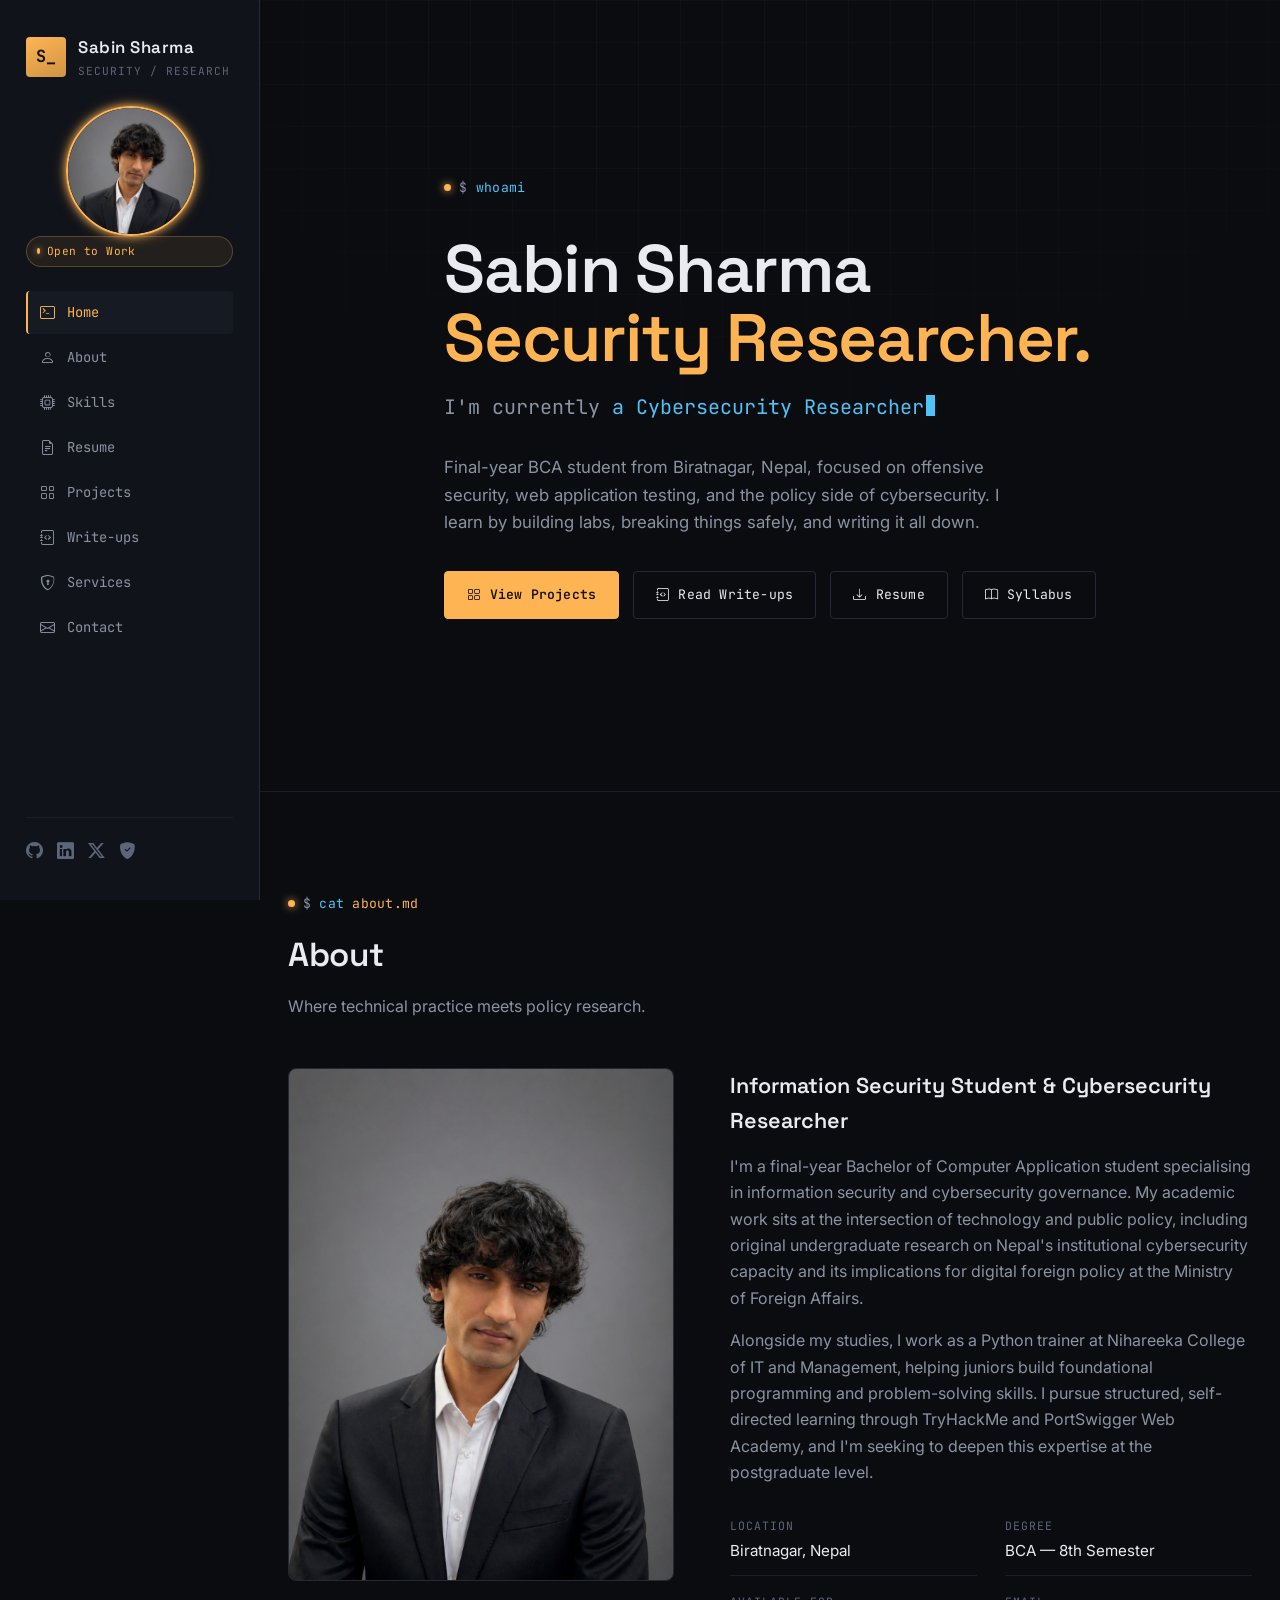
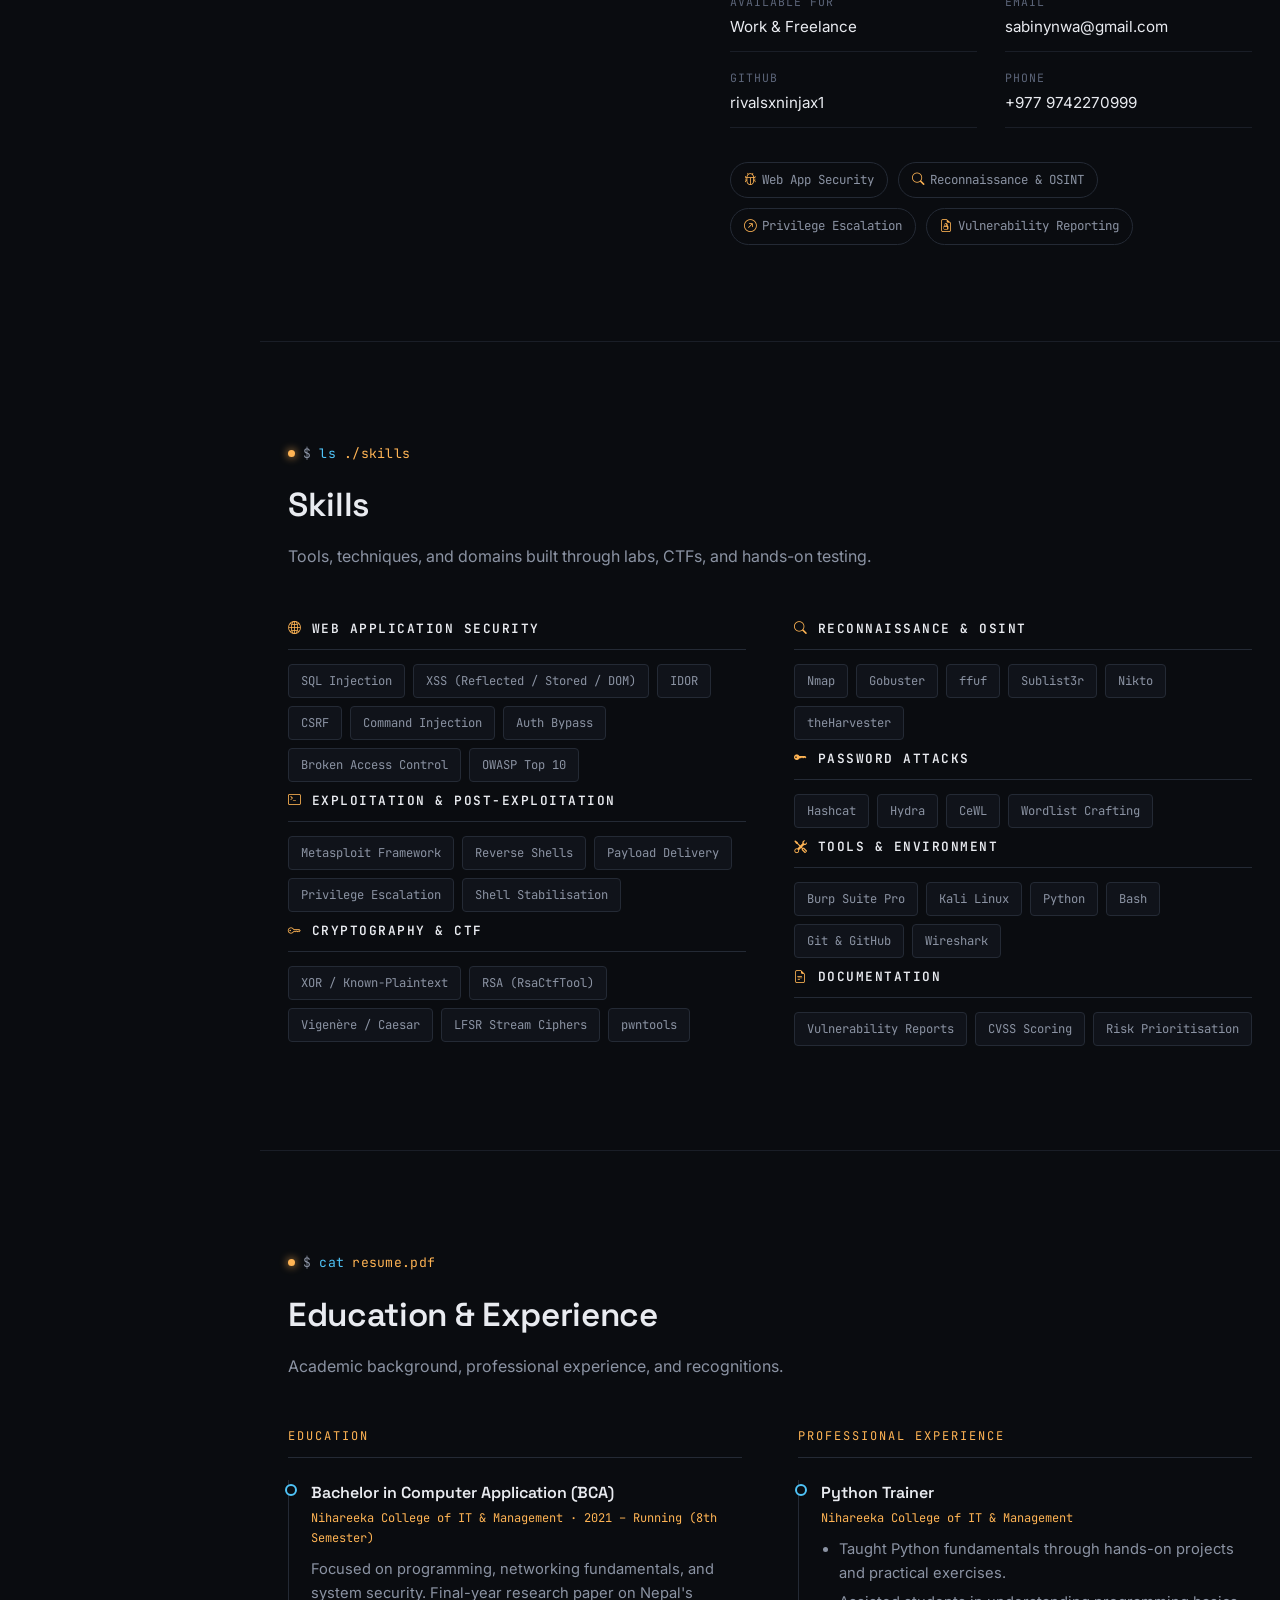
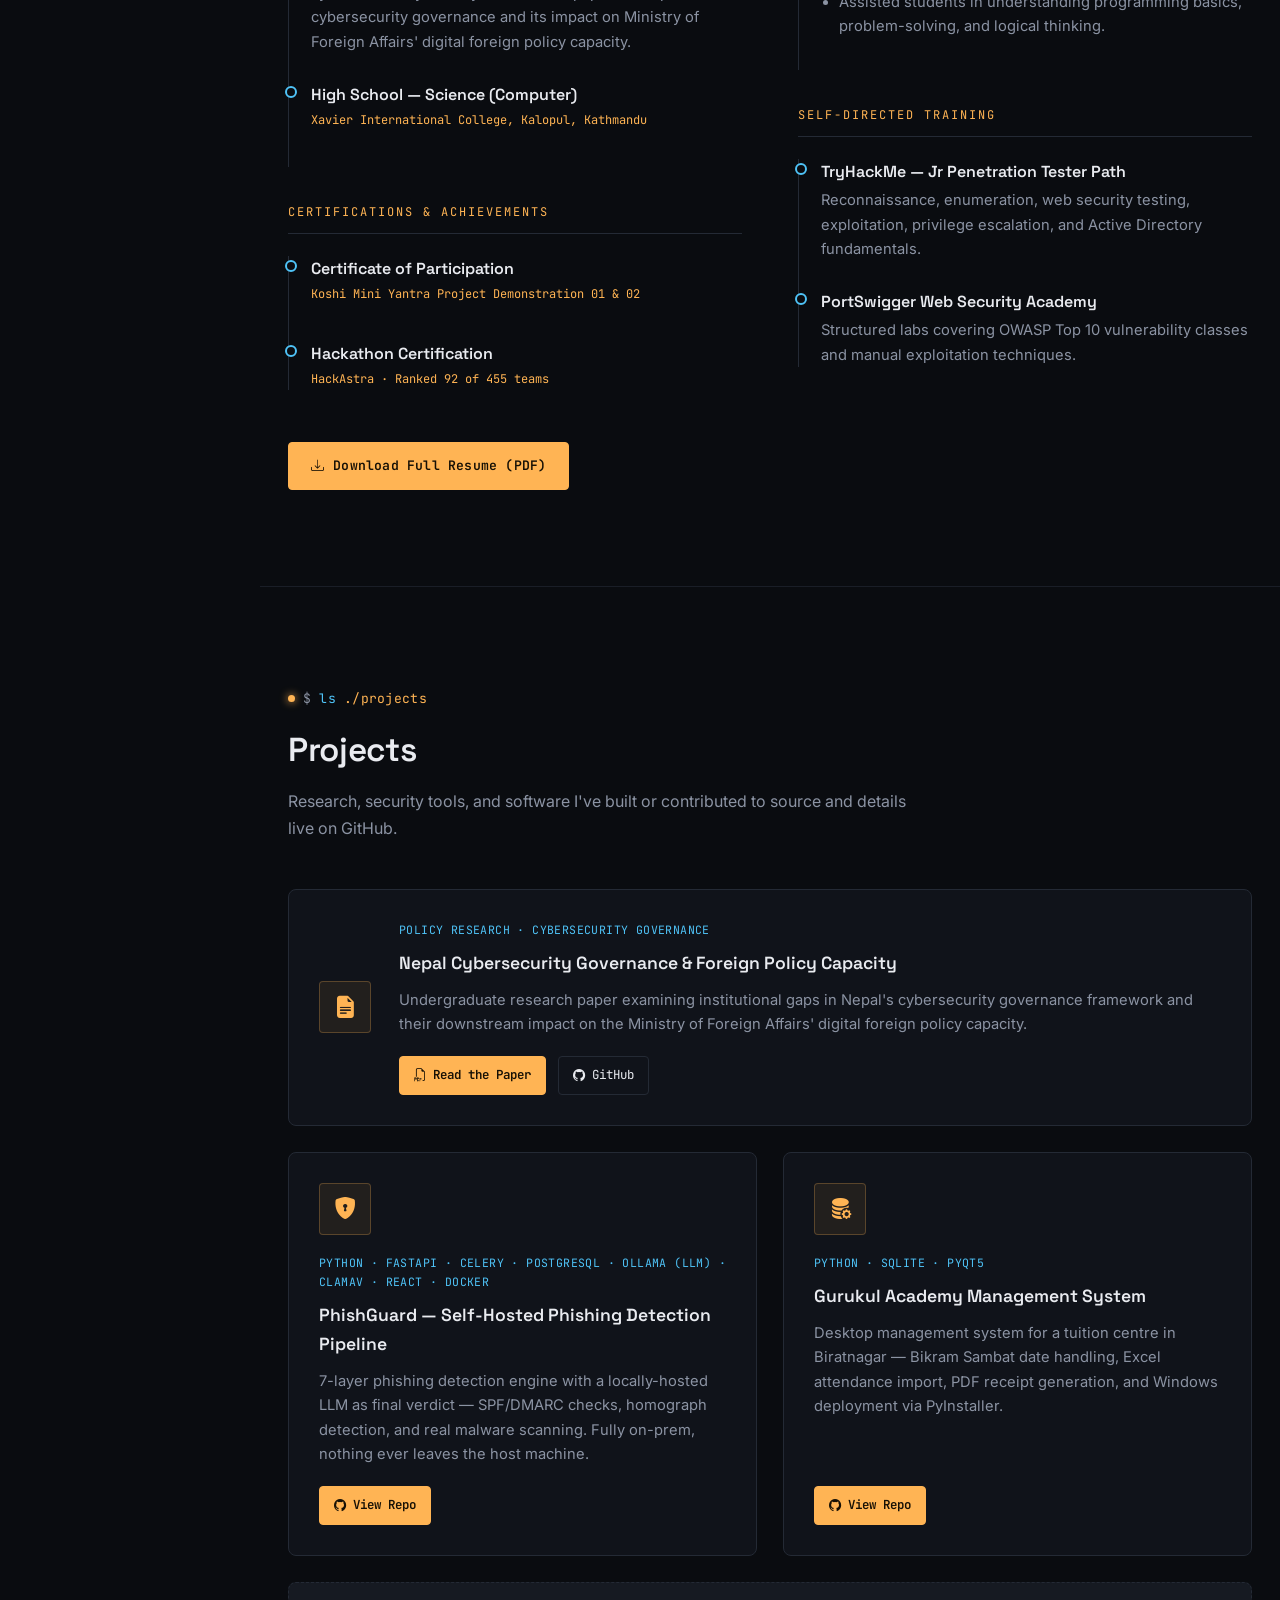
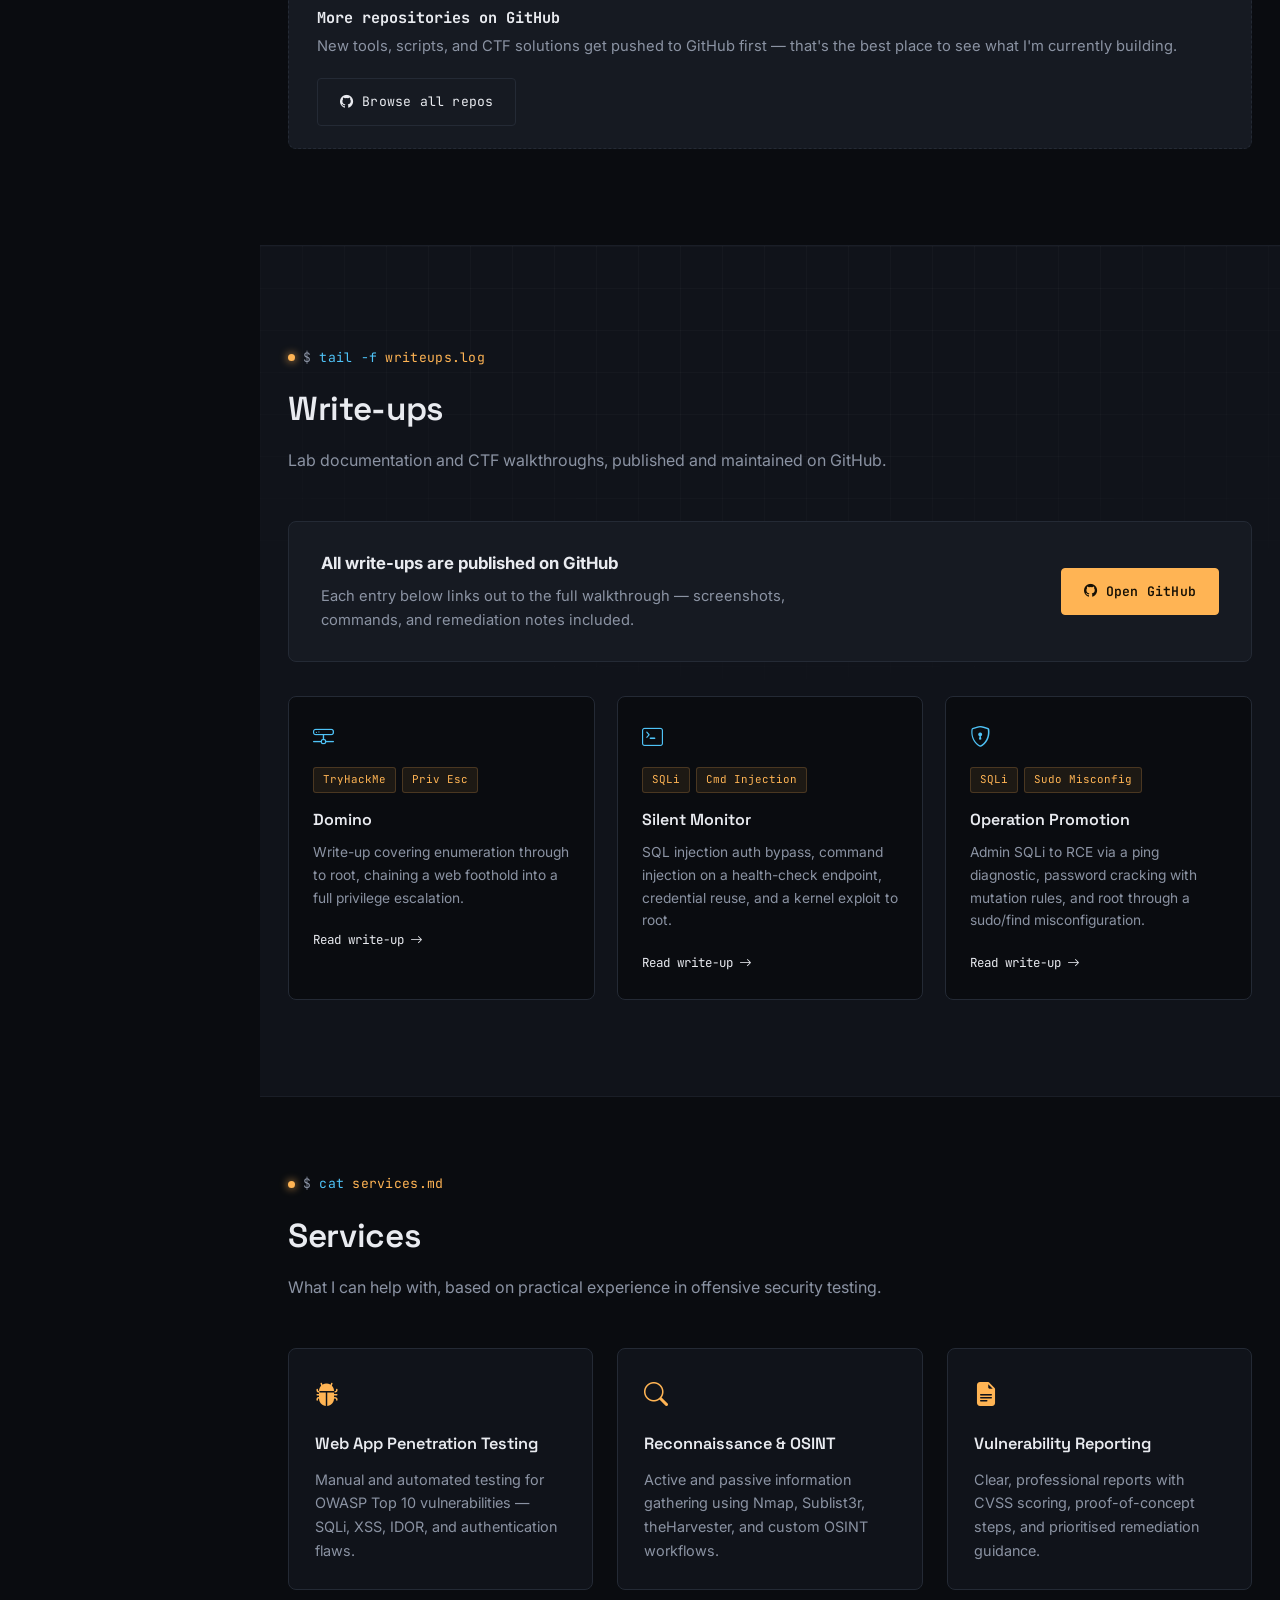
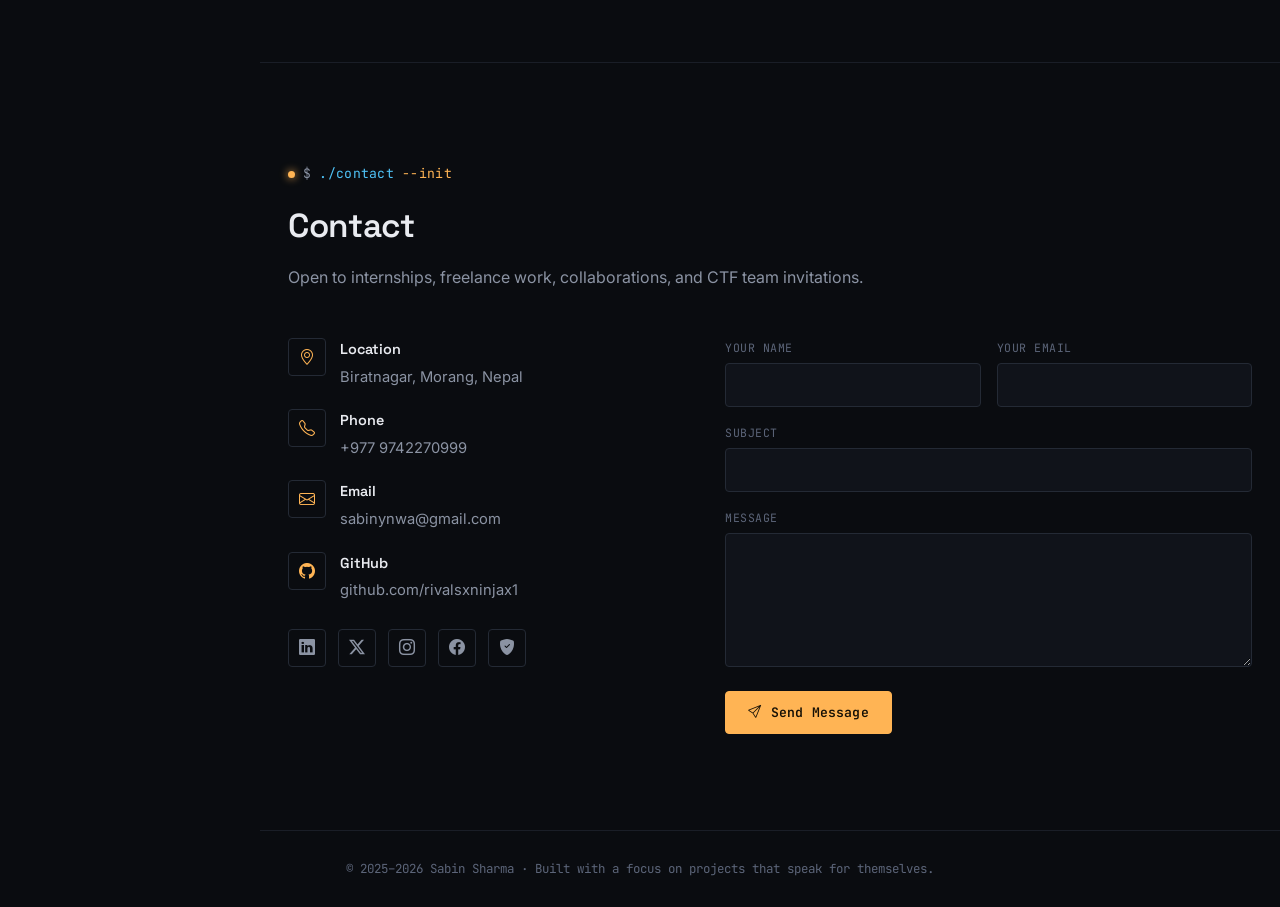
==== commit 1200d063: "syllabus" ====
--- a/index.html
+++ b/index.html
@@ -145,6 +145,12 @@
               target="_blank"
               class="btn btn-ghost"
               ><i class="bi bi-download"></i> Resume</a
+            >
+              <a
+              href="ethical-hacking-syllabus.html"
+              target="_blank"
+              class="btn btn-ghost"
+              ><i class="bi bi-book"></i> Syllabus</a
             >
           </div>
         </div>
